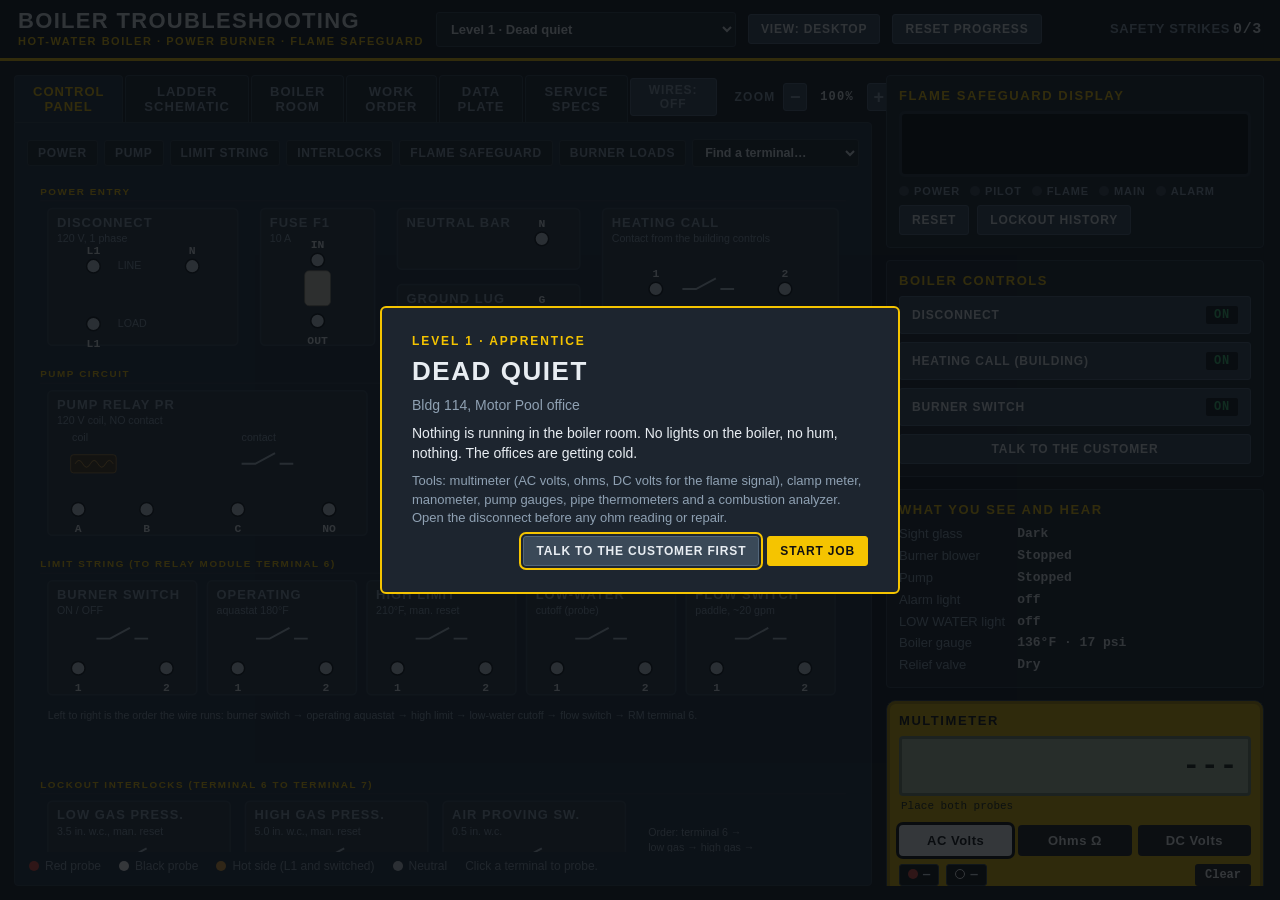
==== boiler-troubleshooting.html @ b12e19dd "Boiler Troubleshooting: first playable version Hot-water boiler with an on/off power burner and a 78" ====
<!doctype html>
<html lang="en" data-tab="Unit">
<head>
<meta charset="utf-8">
<meta name="viewport" content="width=device-width,initial-scale=1">
<title>Boiler Troubleshooting</title>
<style>
:root{
  --VH:1vh; --VW:1vw; --bz:1;
  --bg:#141a21; --panel:#1d252f; --panel2:#243040; --line:#33414f; --ink:#e8edf2; --dim:#8fa1b3;
  --yellow:#f5c400; --red:#e5483b; --green:#38c172; --blue:#4aa3df; --metal:#2c3845; --metal2:#3a4958;
  --head:"Bahnschrift","DIN Alternate","Arial Narrow","Helvetica Neue",Arial,sans-serif;
  --body:"Segoe UI","Helvetica Neue",Arial,sans-serif;
  --mono:"Consolas","SF Mono","Menlo","Courier New",monospace;
}
*{box-sizing:border-box}
html,body{height:100%;margin:0}
body{background:var(--bg);color:var(--ink);font:14px/1.45 var(--body);display:flex;flex-direction:column;min-width:1100px}
button{font:inherit;color:inherit;cursor:pointer}
button:focus-visible,select:focus-visible{outline:2px solid var(--yellow);outline-offset:2px}

header{display:flex;align-items:center;gap:20px;padding:10px 18px;background:#10151b;border-bottom:3px solid var(--yellow)}
h1{font:700 22px/1 var(--head);letter-spacing:.06em;text-transform:uppercase;margin:0;white-space:nowrap}
h1 small{display:block;font:600 11px/1.2 var(--body);letter-spacing:.14em;color:var(--yellow);margin-top:3px}
#lvlTabs{display:flex;gap:6px;flex:1}
.lvl{background:var(--panel);border:1px solid var(--line);border-radius:3px;padding:6px 12px;font:700 13px var(--head);letter-spacing:.05em;color:var(--dim)}
.lvl.on{background:var(--yellow);color:#111;border-color:var(--yellow)}
.lvl.done::after{content:" ✓";color:var(--green)}
.lvl.on.done::after{color:#0a5a2a}
.hud{display:flex;gap:18px;font:600 13px var(--head);letter-spacing:.05em;text-transform:uppercase;color:var(--dim)}
.hud b{color:var(--ink);font-family:var(--mono);font-size:15px;margin-left:4px}
#strikes b.bad{color:var(--red)}

main{flex:1;display:grid;grid-template-columns:1fr 380px;gap:14px;padding:14px;min-height:0}
.left{display:flex;flex-direction:column;min-width:0;min-height:0}
.tabs{display:flex;gap:2px}
.tab{background:var(--panel);border:1px solid var(--line);border-bottom:none;border-radius:4px 4px 0 0;padding:8px 18px;font:700 13px var(--head);letter-spacing:.08em;text-transform:uppercase;color:var(--dim)}
.tab.on{background:var(--panel2);color:var(--yellow)}
.view{flex:1;background:var(--panel2);border:1px solid var(--line);border-radius:0 4px 4px 4px;padding:10px;min-height:0;display:flex;flex-direction:column}
.view[hidden]{display:none}
.view svg{width:100%;height:auto;max-height:100%;flex:1;min-height:0}
.legend{display:flex;flex-wrap:wrap;gap:6px 18px;font-size:12px;color:var(--dim);padding:6px 4px 0}
.legend i{display:inline-block;width:10px;height:10px;border-radius:50%;margin-right:6px;vertical-align:-1px}

.term{cursor:pointer}
.term circle.hit{fill:#c9d3dd;stroke:#10151b;stroke-width:2}
.term:hover circle.hit{fill:var(--yellow)}
.term text{font:600 15px var(--mono);fill:var(--ink)}
.term circle.pad{fill:transparent}
.box{fill:var(--metal);stroke:var(--metal2);stroke-width:2}
.boxlabel{font:700 17px var(--head);letter-spacing:.08em;fill:var(--dim);text-transform:uppercase}
.sub{font:14px var(--body);fill:var(--dim)}
.ring-r{fill:none;stroke:var(--red);stroke-width:4}
.ring-b{fill:none;stroke:#ffffff;stroke-width:4;stroke-dasharray:4 3}
.sch .w{stroke:#b9c6d3;stroke-width:2;fill:none}
.sch .lv{stroke:var(--blue)}
.sch .hv{stroke:#e8a33b}
.sch text{font:600 12px var(--mono);fill:var(--ink)}
.sch .t{font:700 12px var(--head);letter-spacing:.08em;fill:var(--dim);text-transform:uppercase}
.sch .p{fill:#10151b;stroke:#b9c6d3;stroke-width:2}
.sch .n{fill:var(--yellow);font:700 11px var(--mono)}

aside{display:flex;flex-direction:column;gap:12px;min-height:0;overflow-y:auto;padding-right:2px}
.card{background:var(--panel);border:1px solid var(--line);border-radius:4px;padding:12px}
.card h2{margin:0 0 8px;font:700 13px var(--head);letter-spacing:.12em;text-transform:uppercase;color:var(--yellow)}
#ticket p{margin:0 0 6px}
#ticket .site{color:var(--dim);font-size:12px}
.status{display:grid;grid-template-columns:auto 1fr;gap:3px 12px;font-size:13px}
.status span:nth-child(odd){color:var(--dim)}
.status b{font-family:var(--mono);font-weight:600}
.ok{color:var(--green)}.warn{color:var(--yellow)}.bad{color:var(--red)}

.meter{background:#e4b800;border-radius:10px;padding:12px;color:#111;box-shadow:inset 0 0 0 3px #b99300}
.meter h2{color:#111}
#lcd{background:#b8c9a8;color:#1a2414;border-radius:4px;font:600 30px/1 var(--mono);text-align:right;padding:12px 10px;letter-spacing:.02em;min-height:56px;border:3px solid #7d8c6f}
#lcd.err{color:#8b1a10}
#lcdSub{font:11px var(--mono);color:#1a2414;margin:4px 2px 0;min-height:15px}
.modes{display:grid;grid-template-columns:repeat(3,1fr);gap:6px;margin:10px 0 8px}
.mode{text-transform:none;background:#222;color:#fff;border:none;border-radius:4px;padding:8px 4px;font:700 13px var(--head);letter-spacing:.04em}
.mode.on{background:#fff;color:#111;box-shadow:0 0 0 3px #111}
.probes{display:flex;justify-content:space-between;align-items:center;font:600 12px var(--mono)}
.pr{display:inline-block;width:10px;height:10px;border-radius:50%;margin-right:5px;vertical-align:-1px}
.pr.r{background:var(--red)}.pr.k{background:#111;border:1px solid #fff}
.sm{background:#222;color:#fff;border:none;border-radius:3px;padding:4px 10px;font-size:12px}
.row{display:flex;gap:8px;align-items:center;flex-wrap:wrap}
select{background:#10151b;color:var(--ink);border:1px solid var(--line);border-radius:3px;padding:6px;font:inherit;flex:1;min-width:0}
.btn{background:var(--metal2);border:1px solid #51657a;border-radius:3px;padding:7px 12px;font:700 12px var(--head);letter-spacing:.07em;text-transform:uppercase}
.btn:hover{background:#486076}
.btn.go{background:var(--yellow);border-color:var(--yellow);color:#111}
.btn.go:hover{background:#ffd633}
.sw{display:flex;align-items:center;justify-content:space-between;width:100%;padding:9px 12px}
.sw em{font-style:normal;font-family:var(--mono);padding:2px 8px;border-radius:2px;background:#10151b}
.sw.on em{color:var(--green)}.sw.off em{color:var(--red)}
.tools{display:grid;gap:8px}
#log{height:260px;overflow-y:auto;font-size:12.5px;display:flex;flex-direction:column;gap:5px}
#log div{padding-left:8px;border-left:3px solid var(--line)}
#log .s{border-color:var(--red);color:#ffb3ac}
#log .g{border-color:var(--green)}
#log .h{border-color:var(--blue);color:#bfe1f7}
#guide table{border-collapse:collapse;font-size:12.5px;width:100%}
#guide td{padding:2px 0;border-bottom:1px solid var(--line)}
#guide td:last-child{text-align:right;font-family:var(--mono);color:var(--yellow)}
#guide.hide{display:none}

#modal{position:fixed;top:0;right:0;bottom:0;left:0;background:rgba(8,11,15,.82);display:flex;align-items:center;justify-content:center;z-index:9}
#modal[hidden]{display:none}
.sheet{background:var(--panel);border:2px solid var(--yellow);border-radius:6px;padding:26px 30px;width:min(520px,calc(92 * var(--VW)))}
.sheet h3{margin:0 0 4px;font:700 26px var(--head);letter-spacing:.06em;text-transform:uppercase}
.sheet .kick{color:var(--yellow);font:700 12px var(--head);letter-spacing:.16em;text-transform:uppercase;margin-bottom:8px}
.sheet p{margin:8px 0}
.stars{font-size:34px;color:var(--yellow);letter-spacing:6px;margin:6px 0}
.stars span.off{color:#41505f}
.sheet table{width:100%;border-collapse:collapse;margin:10px 0 16px;font-size:13px}
.sheet td{padding:3px 0;border-bottom:1px solid var(--line)}
.sheet td:last-child{text-align:right;font-family:var(--mono)}
.sheet .row{justify-content:flex-end;margin-top:6px}

.scroll{flex:1;min-height:0;overflow:auto}
#unitSvg{display:block;flex:none;max-height:none;height:auto;min-height:0;width:100%}
.tabs{align-items:flex-end}
.zoom{margin-left:auto;display:flex;gap:8px;align-items:center;font:700 12px var(--head);letter-spacing:.1em;text-transform:uppercase;color:var(--dim);padding-bottom:6px}
.zoom[hidden]{display:none}
.zoom span{font-family:var(--mono);min-width:44px;text-align:center;color:var(--ink)}
.zb{background:var(--metal2);border:1px solid #51657a;border-radius:3px;width:30px;height:28px;font:700 18px/1 var(--head);padding:0}
.zb:hover{background:#486076}

#specBody{padding:6px 10px;max-width:880px}
#specBody h3{margin:18px 0 6px;font:700 14px var(--head);letter-spacing:.12em;text-transform:uppercase;color:var(--yellow)}
#specBody h3:first-child{margin-top:6px}
#specBody table{border-collapse:collapse;width:100%;font-size:14px}
#specBody th{font:700 12px var(--head);letter-spacing:.1em;text-transform:uppercase;color:var(--dim);text-align:right;padding:4px 10px;border-bottom:2px solid var(--line)}
#specBody th:first-child,#specBody td:first-child{text-align:left}
#specBody td{padding:6px 10px;border-bottom:1px solid var(--line);text-align:right;font-family:var(--mono)}
#specBody td:first-child{font-family:var(--body)}
#specBody p{color:var(--dim);font-size:13px;margin:6px 0 0}

#unitSvg.nowires .wr{display:none}
#wireTog{padding:4px 12px;margin-right:10px}
.lvl{white-space:nowrap;padding:6px 9px}#lvlTabs{flex-wrap:nowrap}

#setTabs{display:flex;gap:4px}.setbtn{background:var(--panel);border:1px solid var(--line);border-radius:3px;padding:6px 10px;font:700 12px var(--head);letter-spacing:.06em;text-transform:uppercase;color:var(--dim);white-space:nowrap}.setbtn.on{background:var(--blue);color:#06121c;border-color:var(--blue)}header{gap:14px}

.lvl{padding:6px 7px;font-size:12px}header{gap:12px}.hud{gap:12px}.hud b{margin-left:3px}.hud span{white-space:nowrap}
#phaseRow[hidden]{display:none}

#picSvg{display:block;width:100%;height:auto}
.pl{font:600 13px var(--body);fill:#8fa1b3}.sl{font:700 12px var(--head);letter-spacing:.06em;fill:var(--ink);paint-order:stroke;stroke:#10151b;stroke-width:3px}
.spot{cursor:pointer}.spot .pad{fill:transparent}.spot:hover circle:not(.pad):not(.ring){stroke:#fff}
#picPanel{display:grid;grid-template-columns:1.2fr 1fr 1.2fr;gap:12px;padding:12px 4px}
.pc{background:var(--panel);border:1px solid var(--line);border-radius:4px;padding:10px 12px}
.pc h3{margin:0 0 8px;font:700 13px var(--head);letter-spacing:.12em;text-transform:uppercase;color:var(--yellow)}
.pc .dim,.dim{color:var(--dim);font-size:12.5px}.pc p{margin:6px 0}
.gl{display:flex;justify-content:space-between;align-items:baseline;padding:4px 0;border-bottom:1px solid var(--line)}
.gl .big{font:700 24px var(--mono)}
.pc .status{grid-template-columns:auto 1fr}
header{flex-wrap:wrap;row-gap:6px}.hud{margin-left:auto}#lvlTabs{display:flex;gap:3px;flex-wrap:wrap}

.unitnav{display:flex;flex-wrap:wrap;gap:6px;align-items:center;padding:6px 2px 8px}
.unitnav .chip{background:var(--panel);border:1px solid var(--line);border-radius:3px;padding:5px 10px;font:700 12px var(--head);letter-spacing:.06em;text-transform:uppercase;color:var(--dim);cursor:pointer}
.unitnav .chip.on{background:var(--yellow);color:#10151b;border-color:var(--yellow)}
.unitnav select{background:var(--panel);color:var(--text,#e6edf3);border:1px solid var(--line);border-radius:3px;padding:5px 8px;font:600 12.5px var(--head);margin-left:auto;max-width:260px}
.term.flash .hit{transform-box:fill-box;transform-origin:center;animation:tflash .5s ease-in-out 4}
@keyframes tflash{50%{transform:scale(2);fill:#ffd23f}}
.plate{max-width:520px;margin:18px auto;padding:20px 24px;background:#cfd6dc;color:#1a222b;border:4px solid #7b8794;border-radius:6px;box-shadow:inset 0 0 0 2px #e9edf0}
.plate h3{margin:0 0 4px;font:800 18px var(--head);letter-spacing:.14em;text-transform:uppercase;color:#1a222b}
.plate .plm{font:600 14px var(--mono);margin-bottom:12px;color:#33414f}
.plate .plr{font:600 15px var(--mono);padding:7px 0;border-top:1px solid #9aa6b1}
.plate.sunworn{background:radial-gradient(ellipse at 70% 72%,#e6ddc8 0,#d9d4c6 28%,rgba(207,214,220,0) 62%),#cfd6dc}
.plate .plWorn{color:#5d6670}.plate .plFade{opacity:.35;filter:blur(.6px)}
.plate .plSmudge{display:inline-block;width:52px;height:15px;vertical-align:-2px;border-radius:7px;background:radial-gradient(ellipse,#b3aa96 0,#c9c2b0 55%,rgba(201,194,176,0) 100%);filter:blur(1px)}
.plate .dim{color:#46525e;font-size:12.5px;margin-top:12px}
#unitScroll::after{content:"";display:block;height:calc(50 * var(--VH));flex:none}

.pchip{background:#0f1419;color:#e6edf3;border:1px solid #3a4756;border-radius:3px;padding:3px 8px;font:600 12px var(--mono);cursor:pointer}
.pchip.sel{outline:2px solid #ffd23f}

@keyframes pcspin{to{transform:rotate(360deg)}}
@keyframes pcshake{0%{transform:translate(0,0)}25%{transform:translate(1.4px,-1px)}50%{transform:translate(-1.2px,.8px)}75%{transform:translate(1px,1.2px)}100%{transform:translate(0,0)}}
.spin.on{animation:pcspin var(--d,.4s) linear infinite}
.shake.on{animation:pcshake .16s linear infinite}.shake.on.hum{animation-duration:.07s}.shake.hum rect:first-child{stroke:#e5483b}
@media (prefers-reduced-motion:reduce){.spin.on,.shake.on{animation:none}}

.cstate{transition:opacity .6s;pointer-events:none}

/* ---- thermostat tab ---- */
.ts-wrap{display:flex;gap:28px;padding:22px;align-items:flex-start;flex-wrap:wrap}
.ts-dev{width:300px;background:linear-gradient(#eef1f4,#cfd6dd);border:2px solid #9aa6b2;border-radius:26px;padding:22px 20px 18px;box-shadow:0 8px 24px #0008, inset 0 2px 0 #fff}
.ts-screen{border-radius:14px;background:#0d1822;border:2px solid #25343f;padding:12px 16px 14px;text-align:center;color:#cfe6f5;font-family:var(--mono);transition:background .3s}
.ts-screen.cool{background:#0b3a63;box-shadow:inset 0 0 28px #3aa7ff66}
.ts-screen.idle{background:#133021}
.ts-screen.off{background:#1a1f25;color:#6c7a88}
.ts-room{font-size:13px;text-align:left}
.ts-setlbl{font-size:11px;letter-spacing:.14em;text-transform:uppercase;opacity:.7;margin-top:4px}
.ts-set{font-size:78px;line-height:1;font-weight:700}.ts-set span{font-size:24px;vertical-align:top;margin-left:2px}
.ts-state{font:700 12px var(--head);letter-spacing:.14em;margin-top:6px}
.ts-pad{display:flex;gap:14px;justify-content:center;margin:16px 0 12px}
.ts-b{background:linear-gradient(#fff,#d8dee4);border:1px solid #8793a0;border-radius:10px;color:#26323d;font:700 20px var(--head);width:72px;height:46px;box-shadow:0 2px 0 #7e8a96}
.ts-b:active{transform:translateY(2px);box-shadow:none}
.ts-b.wide{font-size:13px;letter-spacing:.08em;width:78px;height:36px}
.ts-row{display:flex;gap:8px;align-items:center;justify-content:center;color:#3c4a57;font:700 11px var(--head);letter-spacing:.1em}
.ts-side{flex:1;min-width:300px;max-width:460px;display:flex;flex-direction:column;gap:12px}
.ts-term{display:flex;gap:10px;align-items:center;padding:5px 0;border-top:1px solid var(--line)}
.ts-term span{flex:1}
.tc{font:700 13px var(--mono);font-style:normal;min-width:30px;text-align:center;border-radius:4px;padding:2px 6px;color:#111}
.tc.r{background:#e5483b;color:#fff}.tc.y{background:#f5c400}.tc.g{background:#38c172}.tc.c{background:#4aa3df}
.ts-led{width:12px;height:12px;border-radius:50%;background:#3b4652;display:inline-block}
.ts-led.on{background:#38e08a;box-shadow:0 0 8px #38e08a}

#unitSvg .wrhit{fill:none;pointer-events:stroke;cursor:pointer}
#unitSvg.nowires .wrhit{display:none}
#unitSvg.tracing .wr{opacity:0;transition:opacity .15s}
#unitSvg.tracing .wr.sel{opacity:1;stroke-width:5.5;filter:drop-shadow(0 0 4px #fff)}
#unitSvg.tracing .wrhit{pointer-events:none}
#unitSvg.tracing .wr.sel + .wrhit{pointer-events:stroke}
#picSvg.wide .sl{font-size:14px;stroke-width:3.5px}#picSvg.wide .pl{font-size:15px}
@keyframes dflow{to{stroke-dashoffset:-28}}.dflow{animation:dflow .9s linear infinite}.cdrip{animation:dflow .55s linear infinite}
.spot.hid .pad{fill:transparent;pointer-events:all}.spot.hid:hover .hv{opacity:.75}.spot.hid:focus{outline:none}.spot.hid:focus .hv{opacity:.75}

@keyframes rfc{to{stroke-dashoffset:-26.1}}@keyframes rfh{to{stroke-dashoffset:-36.2}}.rfC{animation:rfc .45s linear infinite}.rfH{animation:rfh .66s linear infinite}

/* phones and small tablets: single column, normal page scroll, bigger touch targets */
button,select,.spot,.term,.wrhit{touch-action:manipulation;-webkit-tap-highlight-color:transparent}
/* phone view: set by the View button (and automatically on narrow screens) */
html.phone body{min-width:0;height:auto;min-height:100%}
html.phone{height:auto}
html.phone header{padding:8px 10px;gap:8px;row-gap:6px}
html.phone h1{font-size:18px;white-space:normal}
html.phone #setTabs,html.phone #lvlTabs{flex-wrap:wrap;gap:4px}
html.phone .setbtn,html.phone .lvl,html.phone .btn,html.phone .mode,html.phone .pchip,html.phone .chip,html.phone .unitnav .chip,html.phone .zb,html.phone .sm{min-height:40px}
html.phone .lvl{padding:8px 11px}
html.phone .hud{margin-left:0;width:100%}
html.phone main{display:flex;flex-direction:column;gap:10px;padding:8px;min-height:0}
html.phone .left{min-height:0}
html.phone .tabs{flex-wrap:wrap;gap:3px}
html.phone .tab{padding:10px 12px;font-size:12px;border-bottom:1px solid var(--line);border-radius:4px}
html.phone .tabs .zoom{margin-left:0;width:100%}
html.phone .view{border-radius:4px;min-height:0;padding:6px}
html.phone .view .scroll{max-height:calc(72 * var(--VH));-webkit-overflow-scrolling:touch}
html.phone aside{overflow:visible;padding-right:0}
html.phone #modal{align-items:flex-start;overflow:auto;padding:10px}
html.phone .sheet{padding:18px 16px;width:100%;max-height:none;margin:auto}
html.phone .sheet h3{font-size:22px}
html.phone .ts-side{min-width:0;flex:1 1 100%;max-width:none}
html.phone select{min-height:40px}
html.phone .unitnav{flex-wrap:wrap}
html.phone .unitnav select{flex:1 1 100%}
html.phone body{max-width:480px;margin:0 auto;box-shadow:0 0 0 1px var(--line)}
html.phone .lvlsel{width:100%;min-width:0}
html.phone #lvlTabs{flex:1 1 100%}
html.phone .sheet.wide{width:100%}
html.phone header .btn{flex:1 1 auto}
#viewBtn{white-space:nowrap}

/* the repair minigames get nearly the whole window */
.sheet.wide.big{width:min(1240px,calc(97 * var(--VW)));max-height:calc(96 * var(--VH));overflow:auto;padding:14px 22px 16px}
.sheet.big h3{margin:2px 0 4px;font-size:22px}
.sheet.big svg{max-height:calc(96 * var(--VH) - 200px);margin:0 auto}
.sheet.big svg,.sheet.big canvas{box-shadow:0 0 0 1px var(--line)}
html.phone .sheet.big{width:100%;max-height:none;padding:14px 12px}
html.phone .sheet.big svg{max-height:none}

/* instructor job */
.sheet.wide{width:min(780px,calc(96 * var(--VW)));max-height:calc(92 * var(--VH));overflow:auto}
.fld{margin:10px 0}.fld>label{display:block;font:700 12px var(--head);letter-spacing:.08em;text-transform:uppercase;color:var(--yellow);margin-bottom:4px}
.fld input[type=text],.fld input[type=password],.fld input[type=email],.fld textarea{width:100%;box-sizing:border-box;background:#10151b;color:var(--ink);border:1px solid var(--line);border-radius:3px;padding:8px;font:inherit}
.fld textarea{resize:vertical;font-family:var(--mono);font-size:12.5px}
.iErr{color:var(--red);margin:6px 0;min-height:1em;font-size:13px}.ihr{border:0;border-top:1px solid var(--line);margin:14px 0}
.ifaults{display:grid;grid-template-columns:repeat(auto-fit,minmax(260px,1fr));gap:10px}
.ifaults fieldset{border:1px solid var(--line);border-radius:4px;margin:0;padding:6px 10px 8px;min-width:0}
.ifaults legend{font:700 12px var(--head);letter-spacing:.08em;text-transform:uppercase;color:var(--dim);padding:0 4px}
.chk{display:flex;gap:8px;align-items:flex-start;padding:3px 0;font-size:13px;cursor:pointer}.chk input{margin-top:3px}

#ticket{font-size:15px}
#ticket p{margin:0 0 10px}

.lvlsel{background:var(--panel);color:var(--ink);border:1px solid var(--line);border-radius:3px;padding:8px 10px;font:700 13px var(--head);min-width:260px;max-width:100%}
#lvlTabs{flex-wrap:wrap}
.lvlsel{width:300px;flex:none}#lvlTabs{flex:none}

/* show only the tools each screen needs */
html:not([data-tab="Unit"]) #cardMeter,html:not([data-tab="Unit"]) #cardClamp{display:none}
html:not([data-tab="Unit"]):not([data-tab="Pic"]):not([data-tab="Therm"]) #cardCtl,html:not([data-tab="Unit"]):not([data-tab="Pic"]):not([data-tab="Therm"]) #cardStatus{display:none}
html:not([data-tab="Unit"]):not([data-tab="Pic"]) #cardParts{display:none}
/* on the other screens the log can be shorter so the controls stay in view */
html[data-tab="Pic"] #log,html[data-tab="Therm"] #log{height:130px}
html[data-tab="Schem"] #log,html[data-tab="Order"] #log,html[data-tab="Plate"] #log,html[data-tab="Spec"] #log{height:340px}

/* no 24 V at the thermostat: the screen is dead */
.ts-screen.dead{background:#06090c;border-color:#1a232b;box-shadow:inset 0 0 40px #000;color:transparent}
.ts-screen.dead>*{visibility:hidden}
.ts-dev.dead .ts-b{opacity:.45}

.gdual{display:grid;grid-template-columns:1fr 1fr;gap:10px}
.gct{font:700 11px var(--head);letter-spacing:.1em;text-transform:uppercase;color:var(--yellow);margin-bottom:2px;min-height:1em}
html.phone .gdual{grid-template-columns:1fr}

/* smartboard view: the whole page is scaled up so it reads from across the room, with big touch targets */
html.board{--VH:calc(1vh / var(--bz));--VW:calc(1vw / var(--bz))}
html.board body{zoom:var(--bz);height:calc(100vh / var(--bz));min-width:0}
html.board .btn,html.board .tab,html.board .lvl,html.board .setbtn,html.board .mode,html.board .chip,html.board .pchip,html.board .zb,html.board select{min-height:44px}
html.board .tab{padding:12px 20px}
html.board .sheet{padding:30px 34px}
#bzBox{display:none;gap:4px;align-items:center}html.board #bzBox{display:inline-flex}

html:is([data-tab="Schem"],[data-tab="Order"],[data-tab="Plate"],[data-tab="Spec"]) #cardLog{display:none}
html[data-tab="Unit"] #cardCtl{order:1}
html[data-tab="Unit"] #cardStatus{order:2}
html[data-tab="Unit"] #cardMeter{order:3}
html[data-tab="Unit"] #cardClamp{order:4}
html[data-tab="Unit"] #cardParts{order:5}
html[data-tab="Unit"] #cardLog{order:6}
html[data-tab="Unit"] #guide{order:7}

.irow{display:grid;grid-template-columns:repeat(auto-fit,minmax(170px,1fr));gap:10px}.irow input{width:100%;box-sizing:border-box}

.ifaults{grid-template-columns:1fr}
.igrp{border:1px solid var(--line);border-radius:4px;padding:0 10px}
.igrp summary{cursor:pointer;font:700 12px var(--head);letter-spacing:.08em;text-transform:uppercase;color:var(--ink);padding:10px 0}
.igrp[open] summary{border-bottom:1px solid var(--line);margin-bottom:6px}
.igrp[open]{padding-bottom:8px}

html.phone #unitScroll::after{height:calc(8 * var(--VH))}
html.phone #unitScroll{max-height:calc(78 * var(--VH))}
html.phone .tab{padding:6px 9px;font-size:11px}
html.phone .unitnav .chip{min-height:32px;padding:5px 9px;font-size:11px}
html.phone .unitnav{gap:4px;margin-bottom:4px}
html.phone .unitnav select{flex:1 1 100%;min-height:34px}
html.phone .tabs .zoom .btn,html.phone .tabs .zoom .zb{min-height:34px}
html.phone[data-tab="Unit"] aside{display:contents}
html.phone[data-tab="Unit"] #cardMeter{order:-1}

#tabSel{display:none}
html.phone #tabSel{display:block;width:100%;font:700 14px var(--head);letter-spacing:.06em;text-transform:uppercase;min-height:44px}
html.phone .tabs .tab{display:none}

#setSel{background:var(--panel);border:1px solid var(--line);border-radius:3px;padding:6px 10px;font:700 12px var(--head);letter-spacing:.06em;text-transform:uppercase;color:var(--ink);min-width:190px}
html.phone #setSel{width:100%}
html.phone #picPanel{grid-template-columns:1fr;gap:10px;padding:10px 0}
html.phone #picPanel .pc{width:100%;box-sizing:border-box}
html.phone #picPanel .row{flex-wrap:wrap}
html.phone #viewPic .scroll{max-height:none;overflow:visible}
/* no white selection or focus outlines on clicked components */
svg *:focus,svg *:focus-visible,svg:focus,[tabindex]:focus{outline:none!important}
#picSvg .ring{display:none!important}
.spot.hid:focus .hv{opacity:0}
@media (hover:none){.spot.hid:hover .hv{opacity:0}}
*{-webkit-tap-highlight-color:transparent}

.rsWrap{overflow:auto;max-height:55vh;border:1px solid var(--line);border-radius:4px}
.rsTbl{width:100%;border-collapse:collapse;font-size:13px}
.rsTbl th{position:sticky;top:0;background:var(--panel2);text-align:left;font:700 11px var(--head);letter-spacing:.06em;text-transform:uppercase;color:var(--dim);padding:7px 8px;border-bottom:1px solid var(--line)}
.rsTbl td{padding:7px 8px;border-bottom:1px solid var(--line);vertical-align:top}
.rsRow{cursor:pointer}.rsRow:hover,.rsRow.open{background:rgba(255,255,255,.04)}
.rsList{margin:4px 0 4px 18px;padding:0;font:12px/1.5 var(--mono);color:var(--ink)}
#rsPw,#rsName,.irow input{background:#10151b;color:var(--ink);border:1px solid var(--line);border-radius:3px;padding:8px;font:inherit;box-sizing:border-box}
.rsTbl td,.rsSteps td,.rsList li{text-align:left!important}
.rsSteps td{background:rgba(0,0,0,.18)}

.ts-screen.heat{background:#5a2a0d;box-shadow:inset 0 0 28px #ff8a3a66}

.loto{margin-top:10px;border-top:1px solid var(--line);padding-top:8px}
.lotoT{font:700 11px var(--head);letter-spacing:.08em;text-transform:uppercase;color:var(--dim);margin:8px 0 4px}
.loto ol{margin:0;padding-left:20px;font-size:13px;color:var(--dim)}
.loto li{margin:3px 0}.loto li.ok{color:var(--green)}.loto li.ok::marker{content:'✓  '}
.loto li span{display:inline-block;font:700 11px var(--mono);padding:1px 4px;margin:1px 2px;border:1px solid var(--line);border-radius:3px}.loto li span.okp{color:var(--green);border-color:var(--green)}

.ctrans{max-height:42vh;overflow:auto;margin:6px 0 12px;display:flex;flex-direction:column;gap:6px}
.ctrans .cq{align-self:flex-end;max-width:80%;background:#2d6cdf;color:#fff;padding:8px 12px;border-radius:12px 12px 2px 12px;font-size:14px}
.ctrans .ca{align-self:flex-start;max-width:80%;background:var(--panel2);border:1px solid var(--line);padding:8px 12px;border-radius:12px 12px 12px 2px;font-size:14px}
.cqs{display:flex;flex-wrap:wrap;gap:6px;margin-bottom:10px}.cqs .btn{text-transform:none;letter-spacing:0;font-weight:600;text-align:left}

.svchips{display:flex;flex-wrap:wrap;gap:4px;margin-top:8px}.svchip{font:700 11px var(--mono);padding:2px 6px;border:1px solid var(--line);border-radius:3px;color:var(--dim)}.svchip.ok{color:var(--green);border-color:var(--green)}
.coBox{background:#10151b;border:1px solid var(--line);border-radius:3px;padding:8px;color:var(--dim);font-size:13px}
.coReads{max-height:210px;overflow:auto;border:1px solid var(--line);border-radius:3px;background:#10151b;padding:4px 6px}
.coRead{display:flex;gap:8px;align-items:flex-start;padding:5px 2px;border-bottom:1px solid rgba(255,255,255,.05);font:12.5px var(--mono);color:var(--ink);text-transform:none;letter-spacing:0;cursor:pointer}
.coRead input{margin-top:2px;flex:none;width:18px;height:18px}
.coAAR{margin:10px 0;border:1px solid var(--line);border-radius:3px;padding:8px 10px;background:#10151b}
.coAAR summary{cursor:pointer;font:700 12px var(--head);letter-spacing:.08em;text-transform:uppercase;color:var(--yellow)}
.coAAR ul{margin:2px 0;padding-left:20px}
.coWO{border-left:3px solid var(--yellow);padding:4px 10px;margin:6px 0;background:rgba(255,200,0,.05)}
.rcSeg .btn.on{background:var(--yellow);color:#111;border-color:var(--yellow)}
/* class controls */
#clsBar{position:fixed;left:12px;bottom:12px;z-index:8;max-width:min(560px,calc(100vw - 24px));background:#141b23;border:2px solid var(--yellow);border-radius:6px;padding:8px 10px;box-shadow:0 8px 30px rgba(0,0,0,.5)}
#clsBar[hidden],#clsMeter[hidden],#clsPause[hidden]{display:none}
.clsHead{display:flex;justify-content:space-between;align-items:center;font:700 12px var(--head);letter-spacing:.08em;text-transform:uppercase;color:var(--yellow);margin-bottom:6px}
.clsBtns{display:flex;flex-wrap:wrap;gap:6px}.clsBtns .btn{font-size:12px;padding:8px 10px}
.clsBtns .btn.on{background:var(--yellow);color:#111;border-color:var(--yellow)}
#clsMeter{position:fixed;top:140px;right:14px;cursor:move;touch-action:none;user-select:none;z-index:8;background:#c9d36a;color:#111;border:4px solid #2a2f1a;border-radius:8px;padding:10px 22px;text-align:right;font-family:var(--mono);box-shadow:0 8px 30px rgba(0,0,0,.5);min-width:260px}
.clsLcd{font-size:72px;font-weight:700;line-height:1.05}.clsSub{font-size:18px;opacity:.8}
#clsPause{position:fixed;bottom:0;left:50%;transform:translateX(-50%);z-index:8;white-space:nowrap;background:var(--red);color:#fff;font:700 18px var(--head);letter-spacing:.12em;padding:8px 26px;border-radius:6px 6px 0 0}
html.clsNoStatus #cardStatus{display:none}
html.clsNoGuide #guide{display:none}
html.phone #clsBar{left:6px;right:6px;bottom:6px;max-width:none}
html.phone .clsLcd{font-size:44px}html.phone #clsMeter{top:34px;bottom:auto;left:6px;right:6px;min-width:0;padding:6px 14px}
html.phone #clsPause{font-size:12px;padding:6px 14px;top:0;bottom:auto;border-radius:0 0 6px 6px}
/* sequence of operation */
#seqBar{position:fixed;right:12px;bottom:12px;z-index:8;width:min(440px,calc(100vw - 24px));max-height:70vh;overflow:auto;background:#141b23;border:2px solid var(--blue);border-radius:6px;padding:10px 12px;box-shadow:0 8px 30px rgba(0,0,0,.5)}
#seqBar[hidden]{display:none}
#seqBar .clsHead{color:var(--blue)}
.seqT{margin:4px 0 6px;font-size:18px}.seqTxt{margin:0 0 8px;font-size:14px;line-height:1.45;color:var(--ink)}
.seqRd{width:100%;border-collapse:collapse;margin-bottom:10px;font:13px var(--mono)}.seqRd td{padding:4px 2px;border-bottom:1px solid rgba(255,255,255,.07)}.seqRd td:last-child{text-align:right;color:var(--yellow);font-weight:700}
#unitSvg .term.seqHi circle,#unitSvg .term.seqHi rect{stroke:#4aa3df;stroke-width:4}
#unitSvg .term.seqHi{filter:drop-shadow(0 0 6px #4aa3df)}
html.phone #seqBar{left:6px;right:6px;bottom:6px;width:auto;max-height:55vh}
#schemSvg .seqBand{fill:rgba(74,163,223,.13);stroke:#4aa3df;stroke-width:3;stroke-dasharray:10 6}
/* meter school */
#msBar{position:fixed;right:12px;bottom:12px;z-index:8;width:min(440px,calc(100vw - 24px));max-height:72vh;overflow:auto;background:#141b23;border:2px solid var(--green);border-radius:6px;padding:10px 12px;box-shadow:0 8px 30px rgba(0,0,0,.5)}
#msBar[hidden]{display:none}#msBar .clsHead{color:var(--green)}
.msReq{margin:0 0 8px;padding-left:22px;font:13px var(--mono)}.msReq li{margin:3px 0;color:var(--dim)}.msReq li.ok{color:var(--green)}.msReq li.ok::marker{content:'✓  '}
.msCh{display:flex;flex-direction:column;gap:6px;margin-bottom:8px}.msCh .btn{text-align:left;text-transform:none;letter-spacing:0;font-weight:600}
.msOk{color:var(--green);font-size:14px;line-height:1.45}.msNo{color:var(--red);font-size:14px}
.msMods{display:flex;flex-direction:column;gap:8px}.msMod{display:flex;flex-direction:column;align-items:flex-start;text-align:left;gap:4px;padding:12px 14px;text-transform:none;letter-spacing:0}
.msMod b{font:700 15px var(--head);letter-spacing:.06em;text-transform:uppercase}.msMod span{font-size:13px;color:var(--dim);font-weight:400}
html.phone #msBar{left:6px;right:6px;bottom:6px;width:auto;max-height:50vh}
#msBar.min>*:not(.clsHead){display:none}#msBar.min .clsHead{margin:0}
/* refrigerant service rig */
#rigSvg{width:100%;display:block;max-height:calc(100vh - 300px);min-height:380px;border-radius:6px}
#rigInfo{margin:10px 4px}
.rigBar{display:flex;flex-wrap:wrap;gap:6px;align-items:center;margin:0 0 8px}.rigBar .btn.on{background:var(--yellow);color:#111;border-color:var(--yellow)}
.rigBarT{font:700 12px var(--head);letter-spacing:.1em;text-transform:uppercase;color:var(--yellow);margin-right:4px}
.rigTd{fill:#e8c13b;font:700 15px var(--head);letter-spacing:.06em;text-transform:uppercase}
.rigLab{fill:#c7d2dc;font:12px var(--mono)}.rigLabW{fill:#f2f4f6;font:700 13px var(--head);letter-spacing:.08em}.rigLabD{fill:#1a1a1a;font:700 12px var(--head)}
.rigDialN{fill:#111;font:700 7.5px var(--mono)}.rigDialU{fill:#222;font:700 9px var(--mono)}.rigDialR{fill:#c22;font:700 5.5px var(--head)}
.rigG{fill:#ffd84a;font:700 15px var(--mono)}.rigGs{fill:#555;font:10px var(--mono)}
.rigLcdT{fill:#111;font:700 20px var(--mono)}.rigLcdS{fill:#c9d36a;font:700 13px var(--mono)}
.rigHit{fill:transparent;cursor:pointer}
.rigPort{cursor:pointer}.rigPort.hot .rigHit{fill:rgba(74,163,223,.25);stroke:#4aa3df;stroke-width:3}
.rigEnd{cursor:pointer}.rigEnd.sel .rigHit{fill:rgba(255,255,255,.18);stroke:#fff;stroke-width:3}
.rigBtn{cursor:pointer}.rigBtn rect{fill:#26323e;stroke:#56687a;stroke-width:2}.rigBtn text{fill:#e6edf3;font:700 12px var(--head);letter-spacing:.05em;pointer-events:none}
.rigBtn.on rect{fill:#e8c13b;stroke:#b8961c}.rigBtn.on text{fill:#111}.rigBtn:hover rect{stroke:#e8c13b}
.rigBtn.sw.on rect{fill:#38c172;stroke:#1f7a45}
.rigKnob{cursor:pointer}.rigKnobT{fill:#e6edf3;font:700 11px var(--head);letter-spacing:.06em}.rigKnob.on .rigKnobT{fill:#38e08a}
.rigHint{color:#4aa3df;font-size:14px;margin-top:0}
html.phone #viewSvc .scroll{overflow-x:auto;-webkit-overflow-scrolling:touch}
html.phone #rigSvg{width:900px;max-width:none;max-height:none}
.rigTk{fill:#2c3238;font:700 14px var(--head);letter-spacing:.08em;text-transform:uppercase}.rigLk{fill:#2c3238;font:700 12px var(--mono)}
.rigBrand{fill:#fff;font:italic 800 16px Arial,sans-serif;letter-spacing:.02em}.rigModel{fill:#fff;font:700 14px Arial,sans-serif}
.rigTiny{fill:#c7d2dc;font:700 9px var(--mono)}
.rigLcdH{fill:#1d2420;font:700 10px var(--mono)}.rigLcdL{fill:#3b4640;font:700 9.5px var(--mono)}.rigLcdB{fill:#101512;font:700 19px var(--mono)}.rigLcdU{fill:#3b4640;font:9px var(--mono)}
.rigLcdM{fill:#101512;font:700 11.5px var(--mono)}.rigLcdS2{fill:#3b4640;font:9.5px var(--mono)}
.rigKey{fill:#e6edf3;font:700 9px var(--mono);pointer-events:none}
.rigAppion{fill:#e0312b;font:900 20px Arial,sans-serif;letter-spacing:.04em}.rigModelW{fill:#f2f2f2;font:italic 700 18px Arial,sans-serif}
.rigBtn.rocker rect{stroke-width:1}
.rigWarn{fill:#e6b417;font:700 5.5px Arial,sans-serif;letter-spacing:.02em}.rigWarnBig{fill:#ff3b30;font:700 12px var(--head);letter-spacing:.08em}
.rigInOut{fill:#e6b417;font:900 15px Arial,sans-serif}
.rigKpos{fill:#b89a2a;font:700 7.5px Arial,sans-serif}.rigKpos.on{fill:#fff}
.rigSuperEvac{fill:#f2f2f2;font:italic 900 15px Arial,sans-serif;letter-spacing:.02em}
.rigMgT{fill:#0b2033;font:700 13px var(--mono)}.rigMgB{fill:#111;font:italic 900 9px Arial,sans-serif}
.rigVcT{fill:#2c3238;font:700 9px var(--head);letter-spacing:.05em}
.rigVcRow{flex-wrap:wrap;justify-content:flex-start;gap:6px;margin:4px 0 8px}.rigVcRow .btn.on{background:#26323e;border-color:var(--yellow);color:var(--yellow)}

/* training record */
.recTiles{display:grid;grid-template-columns:repeat(auto-fit,minmax(110px,1fr));gap:8px;margin:8px 0 12px}
.recTiles div{background:var(--panel2);border:1px solid var(--line);border-radius:5px;padding:8px 10px}
.recTiles b{display:block;font:800 22px var(--head);color:var(--ink)}.recTiles span{font-size:12px;color:var(--dim)}
.recGrp{margin-bottom:10px}.recGh{font:700 12px var(--head);letter-spacing:.12em;text-transform:uppercase;color:var(--yellow);margin:6px 0 4px}
.recRow{display:grid;grid-template-columns:minmax(150px,1.3fr) auto minmax(120px,1fr) auto;gap:4px 10px;align-items:center;padding:6px 0;border-bottom:1px solid var(--line)}
.recN{font-size:14px}.recMeta{font:12px var(--mono);color:var(--dim)}.recSo{color:var(--green)}
.recChip{font:700 11px var(--head);letter-spacing:.06em;text-transform:uppercase;padding:3px 8px;border-radius:10px;border:1px solid var(--line);color:var(--dim);white-space:nowrap;justify-self:start}
.recChip.lv1{color:#e8a33b;border-color:#7a5a20}.recChip.lv2{color:var(--blue);border-color:#2b5f86}.recChip.lv3{color:var(--green);border-color:#1f6b40}.recChip.lv4{color:#111;background:var(--green);border-color:var(--green)}
.recSign{padding:4px 10px;font-size:11px}
.recDet{margin:6px 0 10px}.recDet summary{cursor:pointer;font:700 13px var(--head);letter-spacing:.08em;text-transform:uppercase;color:var(--yellow)}
html.phone .recRow{grid-template-columns:1fr auto}html.phone .recMeta{grid-column:1/-1}
@media print{
  body{background:#fff!important}
  body>*:not(#modal){display:none!important}
  #modal{position:static!important;background:none!important;display:block!important}
  #sheet{width:auto!important;max-height:none!important;overflow:visible!important;border:none!important;background:#fff!important;color:#000!important;padding:0!important}
  #sheet *{color:#000!important;background:transparent!important;border-color:#999!important}
  #sheet .recChip.lv4{background:#ddd!important}
  .noPrint{display:none!important}
}

/* smartboard: the hands-on jobs (filters, coil wash, drain, belt) fill the screen; the picture is as wide as the screen height allows */
html.board .sheet.wide.big{width:calc(98 * var(--VW));max-height:calc(98 * var(--VH));padding:12px 22px 14px}
html.board .sheet.big .mgFit{max-width:calc((98 * var(--VH) - 210px) * var(--ar));margin-left:auto;margin-right:auto}

.whoTools{display:grid;gap:8px;margin:4px 0 14px}
.whoTools .btn{display:flex;flex-direction:column;align-items:flex-start;text-align:left;padding:12px 14px;gap:3px}
.whoTools .btn span{font:400 12.5px var(--body,inherit);letter-spacing:0;text-transform:none;color:var(--dim)}
.whoTools .btn.go span{color:#3a3000}

.tmRow{display:grid;grid-template-columns:1fr auto auto;gap:6px 12px;align-items:center;padding:10px 0;border-bottom:1px solid var(--line)}
.tmBtns{display:flex;gap:6px;flex-wrap:wrap;justify-content:flex-end}.tmBtns .btn{padding:6px 10px;font-size:11px}
html.phone .tmRow{grid-template-columns:1fr auto}html.phone .tmBtns{grid-column:1/-1;justify-content:flex-start}

/* sign-in screen over the whole game */
#gate{position:fixed;top:0;right:0;bottom:0;left:0;z-index:30;background:var(--bg);overflow:auto}
#gate[hidden]{display:none}
.gateWrap{min-height:100%;display:flex;align-items:center;justify-content:center;padding:20px 12px;box-sizing:border-box}
#gateCard{width:min(460px,calc(94 * var(--VW)))}
#gateCard .chk{font-size:13px;margin:6px 0 4px}
.rpList{display:grid;gap:6px;margin:4px 0 12px}.rpList .btn{display:flex;flex-direction:column;align-items:flex-start;text-align:left;padding:10px 14px;gap:2px}
.rpList .btn span{font:400 12.5px inherit;letter-spacing:0;text-transform:none;color:var(--dim)}

/* field wiring diagram in the manufacturer's style: thin black lines on white, condensed capitals */
.sch .wd text{fill:#111;font-family:"Arial Narrow","Roboto Condensed","Helvetica Neue Condensed","Liberation Sans Narrow",Arial,sans-serif;text-transform:uppercase}
.sch .wdPaper{fill:#fff;stroke:#bbb;stroke-width:1.5}
.sch .wdW{fill:none;stroke:#111;stroke-width:1.25;stroke-linejoin:miter}
.sch .wdW.fld{stroke-dasharray:14 9}
.sch .wdSym{fill:none;stroke:#111;stroke-width:1.25;stroke-linejoin:round;stroke-linecap:round}
.sch .wdTc{fill:#fff;stroke:#111;stroke-width:1.25}
.sch .wdBox{fill:none;stroke:#111;stroke-width:1.25}.sch .wdBox.fld{stroke-dasharray:14 9}
.sch .wdDot{fill:#111}
.sch .wdGap{fill:#fff}
.sch .wd .wdTn{font-size:9.5px;font-weight:700}
.sch .wd .wdT{font-size:12px;font-weight:700;letter-spacing:.03em}
.sch .wd .wdS{font-size:10px;font-weight:600;letter-spacing:.02em}
.sch .wd .wdTag{font-size:9.5px;font-weight:700;letter-spacing:.03em}
.sch .wd .wdH{font-size:14px;font-weight:700;letter-spacing:.08em}
.sch .wd .wdCap{font-family:Arial,"Helvetica Neue",sans-serif;font-size:19px;font-weight:700;text-transform:none}
#schMode[hidden]{display:none!important}

/* ===== Boiler game additions on top of the shared package-unit stylesheet ===== */
#kdm{background:#0d1822;border:3px solid #25343f;border-radius:6px;padding:10px 12px;font-family:var(--mono);color:#7fd7ff;min-height:64px}
#kdm1{font:700 18px var(--mono);letter-spacing:.04em}
#kdm2{font-size:12.5px;margin-top:4px;color:#a9e4ff;min-height:16px}
#kdm.dark{background:#06090c;color:transparent}#kdm.dark *{visibility:hidden}
#kdm.lock{color:#ffb3ac}#kdm.lock #kdm2{color:#ffd0cb}
.leds{display:flex;gap:10px;flex-wrap:wrap;margin-top:8px;font:700 11px var(--head);letter-spacing:.08em;text-transform:uppercase;color:var(--dim)}
.leds u{display:inline-block;width:10px;height:10px;border-radius:50%;background:#3b4652;margin-right:5px;vertical-align:-1px}
.leds u.on{background:#38e08a;box-shadow:0 0 6px #38e08a}.leds u.r.on{background:#ff3b2e;box-shadow:0 0 6px #ff3b2e}
#unitSvg .wr{pointer-events:none}
#anaOut table{width:100%;border-collapse:collapse}#anaOut td{padding:1px 0;border-bottom:1px solid var(--line)}#anaOut td:last-child{text-align:right;color:var(--yellow)}
#picPanel{grid-template-columns:1fr}
.spot .ring{pointer-events:none}
.qa{display:grid;gap:6px;margin:10px 0}.qa .btn{text-align:left}
.ans{background:var(--panel2);border-left:3px solid var(--yellow);padding:8px 10px;margin:8px 0;min-height:1.4em}
.hist td:first-child{color:var(--dim);white-space:nowrap;padding-right:10px;font-family:var(--mono)}.hist td:last-child{text-align:left!important;font-family:var(--body)!important}
html[data-tab="Pic"] #cardClamp{display:block}
html:not([data-tab="Unit"]):not([data-tab="Pic"]) #cardKdm{order:-1}

</style>
<script>
/* plain old JavaScript on purpose: if the game script cannot run on this browser, say so on screen instead of showing a blank page */
window.onerror = function (msg, src, line) {
  try {
    var d = document.getElementById('bootErr');
    if (!d) { d = document.createElement('div'); d.id = 'bootErr'; d.style.cssText = 'position:fixed;left:0;right:0;bottom:0;z-index:99;background:#7a1d16;color:#fff;font:15px Arial,sans-serif;padding:12px 16px;line-height:1.4';
      (document.body || document.documentElement).appendChild(d); }
    d.innerHTML = '<b>The game hit an error on this browser.</b> Send this line to whoever maintains the game:<br>' + String(msg).replace(/</g, '&lt;') + ' (line ' + line + ') &middot; ' + navigator.userAgent.replace(/</g, '&lt;');
  } catch (e) {}
};
</script>
</head>
<body>
<header>
  <h1>Boiler Troubleshooting<small>Hot-water boiler · power burner · flame safeguard</small></h1>
  <div id="lvlTabs" role="tablist" aria-label="Levels"></div>
  <button class="btn" id="viewBtn" type="button" title="Switch between the desktop, phone and smartboard layouts">View: Desktop</button>
  <span id="bzBox"><button class="btn" id="bzDn" type="button" title="Make everything smaller">Size −</button><button class="btn" id="bzUp" type="button" title="Make everything bigger">Size +</button></span>
  <button class="btn" id="resetProg" type="button" title="Clear completed levels and start over at level 1">Reset progress</button>
  <div class="hud"><span id="strikes">Safety strikes<b>0/3</b></span></div>
</header>
<main>
  <section class="left">
    <div class="tabs">
      <select id="tabSel" aria-label="Choose a screen"><option value="Unit">Control panel</option><option value="Schem">Ladder schematic</option><option value="Pic">Boiler room</option><option value="Order">Work order</option><option value="Plate">Data plate</option><option value="Spec">Service specs</option></select>
      <button class="tab on" id="tabUnit" type="button">Control panel</button>
      <button class="tab" id="tabSchem" type="button">Ladder schematic</button>
      <button class="tab" id="tabPic" type="button">Boiler room</button>
      <button class="tab" id="tabOrder" type="button">Work order</button>
      <button class="tab" id="tabPlate" type="button">Data plate</button>
      <button class="tab" id="tabSpec" type="button">Service specs</button>
      <div class="zoom" id="zoomBox"><button class="btn" id="wireTog" type="button" aria-pressed="false">Wires: Off</button>Zoom <button class="zb" id="zOut" type="button" aria-label="Zoom out">−</button><span id="zLbl">100%</span><button class="zb" id="zIn" type="button" aria-label="Zoom in">+</button></div>
    </div>
    <div class="view" id="viewUnit">
      <div class="unitnav" id="unitNav"></div>
      <div class="scroll" id="unitScroll"><svg id="unitSvg" class="nowires" viewBox="0 0 1100 1660" preserveAspectRatio="xMidYMin meet" role="img" aria-label="Boiler control panel with probe points"></svg></div>
      <div class="legend"><span><i style="background:var(--red)"></i>Red probe</span><span><i style="background:#fff"></i>Black probe</span><span><i style="background:#e8a33b"></i>Hot side (L1 and switched)</span><span><i style="background:#d0d6dc"></i>Neutral</span><span>Click a terminal to probe.</span></div>
    </div>
    <div class="view" id="viewSchem" hidden>
      <div class="scroll" style="flex:1;min-height:0;overflow:auto"><svg id="schemSvg" class="sch" viewBox="0 0 900 1060" preserveAspectRatio="xMidYMin meet" role="img" aria-label="Ladder schematic of the boiler controls"></svg></div>
      <div class="legend"><span>All control circuits are 120 V. Left rail: L1 after fuse F1. Right rail: neutral. Numbers on the right are line numbers.</span></div>
    </div>
    <div class="view" id="viewPic" hidden><div class="scroll"><svg id="picSvg" viewBox="0 0 1100 760" preserveAspectRatio="xMidYMin meet" role="img" aria-label="Boiler room with burner, gas train, pump and piping"></svg>
      <div id="picPanel"><div class="pc" id="picSel"><h3>Look closely</h3><p class="dim">Click any part of the boiler room to inspect it.</p></div></div></div></div>
    <div class="view" id="viewOrder" hidden><div class="scroll"><div class="card" id="ticket" style="max-width:640px;margin:14px"></div></div></div>
    <div class="view" id="viewPlate" hidden><div class="scroll" id="plateBody"></div></div>
    <div class="view" id="viewSpec" hidden><div class="scroll" id="specBody"></div></div>
  </section>
  <aside>
    <div class="card" id="cardKdm"><h2>Flame safeguard display</h2>
      <div id="kdm"><div id="kdm1">---</div><div id="kdm2"></div></div>
      <div class="leds"><span><u id="ledPow"></u>Power</span><span><u id="ledPilot"></u>Pilot</span><span><u id="ledFlame"></u>Flame</span><span><u id="ledMain"></u>Main</span><span><u id="ledAlarm" class="r"></u>Alarm</span></div>
      <div class="row" style="margin-top:8px"><button class="btn" id="rmReset" type="button">Reset</button><button class="btn" id="rmHist" type="button">Lockout history</button></div>
    </div>
    <div class="card" id="cardCtl">
      <h2>Boiler controls</h2>
      <div class="tools">
        <button class="btn sw on" id="discBtn" type="button">Disconnect <em>ON</em></button>
        <button class="btn sw on" id="callBtn" type="button">Heating call (building) <em>ON</em></button>
        <button class="btn sw on" id="bsBtn" type="button">Burner switch <em>ON</em></button>
        <button class="btn" id="custBtn" type="button">Talk to the customer</button>
      </div>
    </div>
    <div class="card" id="cardStatus"><h2>What you see and hear</h2><div class="status" id="status"></div></div>
    <div class="card meter" id="cardMeter">
      <h2>Multimeter</h2>
      <div id="lcd">---</div>
      <div id="lcdSub">Place both probes</div>
      <div class="modes">
        <button class="mode on" id="mV" type="button">AC Volts</button>
        <button class="mode" id="mR" type="button">Ohms Ω</button>
        <button class="mode" id="mD" type="button">DC Volts</button>
      </div>
      <div class="probes"><span><button class="pchip" id="chipR" type="button" title="Pick up the red lead, or choose it for the next terminal"><i class="pr r"></i><span id="pRed">—</span></button> <button class="pchip" id="chipK" type="button" title="Pick up the black lead, or choose it for the next terminal"><i class="pr k"></i><span id="pBlk">—</span></button></span><button class="sm" id="clearP" type="button">Clear</button></div>
      <div class="dim" style="font-size:12px;margin-top:4px;color:#3a3000">Leads stay on until you click the terminal again. Click the red or black lead above to choose which one the next terminal gets.</div>
    </div>
    <div class="card" id="cardClamp">
      <h2>Clamp meter &amp; gauges</h2>
      <div class="row" style="margin-bottom:6px"><select id="clampSel" aria-label="Clamp location"><option value="pump">Pump motor lead</option><option value="blower">Blower motor lead</option><option value="ign">Ignition transformer lead</option><option value="line">Main line (L1)</option></select><button class="btn" id="clampBtn" type="button">Clamp</button></div>
      <div class="row" style="margin-bottom:10px;font-family:var(--mono)">Amps: <b id="clampOut">---</b></div>
      <div class="row" style="margin-bottom:6px"><select id="manoSel" aria-label="Manometer port"><option value="inlet">Manometer: gas inlet port</option><option value="manifold">Manometer: manifold port (after V2)</option><option value="pilot">Manometer: pilot test port</option><option value="air">Manometer: blower static (air switch port)</option></select><button class="btn" id="manoBtn" type="button">Read</button></div>
      <div class="row" style="margin-bottom:10px;font-family:var(--mono)">Pressure: <b id="manoOut">---</b></div>
      <div class="row" style="margin-bottom:6px"><select id="pgSel" aria-label="Pump gauge"><option value="dp">Pump suction and discharge gauges</option><option value="ret">Pipe thermometer: return water</option><option value="sup">Pipe thermometer: supply water</option></select><button class="btn" id="pgBtn" type="button">Read</button></div>
      <div class="row" style="margin-bottom:10px;font-family:var(--mono)"><b id="pgOut">---</b></div>
      <div class="row"><button class="btn" id="anaBtn" type="button">Combustion analyzer in the stack</button></div>
      <div id="anaOut" style="font-family:var(--mono);font-size:12.5px;margin-top:6px">---</div>
    </div>
    <div class="card" id="cardParts">
      <h2>Parts and repairs</h2>
      <div class="row"><select id="partSel" aria-label="Part"></select><button class="btn go" id="installBtn" type="button">Do it</button></div>
      <div style="color:var(--dim);font-size:12px;margin-top:6px">Open the disconnect before replacing or cleaning anything. Valves, resets and the fill can be done live.</div>
    </div>
    <div class="card" id="cardLog"><h2>Job log</h2><div id="log" aria-live="polite"></div>
      <div class="row" style="margin-top:8px"><button class="btn" id="hintBtn" type="button">Hint</button><button class="btn" id="restartBtn" type="button">Restart level</button></div></div>
    <div class="card" id="guide"></div>
  </aside>
</main>
<div id="modal" hidden><div class="sheet" id="sheet" role="dialog" aria-modal="true"></div></div>
<script>
/* ---- engine.js ---- */
/* ===== Hot-water boiler simulation: 120 V control circuit, 7800-series flame safeguard (on/off burner),
   water side (pump, flow, pressure, expansion tank, relief valve) and combustion (gas pressures, air, flue gas).
   Written in plain ES2017 on purpose: the classroom smartboard browser is old. ===== */

const SPEED = 2;            /* flame safeguard timers run at twice real time so a full start takes about 40 s, not 80 s */
const FLAME_MIN = 1.25;     /* flame signal (V dc at the test jacks) needed to prove flame */
const OC_SET = 180, OC_DIFF = 15, HL_SET = 210;   /* operating aquastat opens at 180 and closes at 165; manual reset high limit 210 */

/* every probe point on the panel, in the words a tech would use */
const NODES = {
  LN_L1: 'Disconnect, line side L1 (always live)', LN_N: 'Disconnect, line side neutral',
  DS_L1: 'Disconnect, load side L1', F1_IN: 'Control fuse F1, in', F1_OUT: 'Control fuse F1, out (L1 bus)',
  NB: 'Neutral bar', GND: 'Ground lug (bare metal)',
  EN_1: 'Heating call contact (building controls), in', EN_2: 'Heating call contact (building controls), out',
  PR_A: 'Pump relay PR coil, terminal A', PR_B: 'Pump relay PR coil, terminal B (neutral)',
  PR_C: 'Pump relay PR contact, common (L1 bus)', PR_NO: 'Pump relay PR contact, normally open (to pump)',
  PM_1: 'Pump motor lead 1 (from PR)', PM_2: 'Pump motor lead 2 (neutral)',
  BS_1: 'Burner switch, in', BS_2: 'Burner switch, out',
  OC_1: 'Operating aquastat, in', OC_2: 'Operating aquastat, out',
  HL_1: 'High limit (manual reset), in', HL_2: 'High limit (manual reset), out',
  LW_1: 'Low-water cutoff, in', LW_2: 'Low-water cutoff, out',
  FS_1: 'Flow switch, in', FS_2: 'Flow switch, out (to RM terminal 6)',
  LG_1: 'Low gas pressure switch, in', LG_2: 'Low gas pressure switch, out',
  HG_1: 'High gas pressure switch, in', HG_2: 'High gas pressure switch, out',
  AP_1: 'Air proving switch, common', AP_2: 'Air proving switch, normally open (to RM terminal 7)',
  RM_L1: 'Relay module L1 (power in)', RM_L2: 'Relay module L2 (neutral)',
  RM_3: 'Relay module 3 (blower motor out)', RM_4: 'Relay module 4 (alarm out)',
  RM_6: 'Relay module 6 (limits and operating control in)', RM_7: 'Relay module 7 (lockout interlock in)',
  RM_8: 'Relay module 8 (pilot valve out)', RM_9: 'Relay module 9 (main valves out)', RM_10: 'Relay module 10 (ignition out)',
  FT_P: 'Flame signal test jack + (V dc)', FT_N: 'Flame signal test jack − (common)',
  BM_1: 'Blower motor lead 1 (from RM 3)', BM_2: 'Blower motor lead 2 (neutral)',
  AL_1: 'Alarm light, from RM 4', AL_2: 'Alarm light, neutral',
  PV_1: 'Pilot valve coil, from RM 8', PV_2: 'Pilot valve coil, neutral',
  V1_1: 'Main valve V1 coil, from RM 9', V1_2: 'Main valve V1 coil, neutral',
  V2_1: 'Main valve V2 coil, from RM 9', V2_2: 'Main valve V2 coil, neutral',
  IG_1: 'Ignition transformer primary, from RM 10', IG_2: 'Ignition transformer primary, neutral'
};

/* points joined by wire (one list per wire run) */
const NETS = [
  ['LN_L1'], ['DS_L1', 'F1_IN'], ['F1_OUT', 'EN_1', 'PR_C', 'RM_L1'], ['EN_2', 'PR_A', 'BS_1'], ['PR_NO', 'PM_1'],
  ['BS_2', 'OC_1'], ['OC_2', 'HL_1'], ['HL_2', 'LW_1'], ['LW_2', 'FS_1'], ['FS_2', 'RM_6', 'LG_1'], ['LG_2', 'HG_1'], ['HG_2', 'AP_1'], ['AP_2', 'RM_7'],
  ['RM_3', 'BM_1'], ['RM_4', 'AL_1'], ['RM_8', 'PV_1'], ['RM_9', 'V1_1', 'V2_1'], ['RM_10', 'IG_1'],
  ['LN_N', 'NB', 'GND', 'PR_B', 'PM_2', 'RM_L2', 'BM_2', 'AL_2', 'PV_2', 'V1_2', 'V2_2', 'IG_2'],
  ['FT_P'], ['FT_N']
];
const NET_OF = {};
NETS.forEach((n, i) => n.forEach(x => { NET_OF[x] = i; }));

/* ---------- a small resistor-network solver: voltages with the power on, ohms with it off ---------- */
function netGroups(els) {
  const par = NETS.map((n, i) => i);
  const find = x => { while (par[x] !== x) { par[x] = par[par[x]]; x = par[x]; } return x; };
  els.forEach(e => { if (e[2] === 0) { const a = find(NET_OF[e[0]]), b = find(NET_OF[e[1]]); if (a !== b) par[a] = b; } });
  const g = NETS.map((n, i) => find(i));
  const res = els.filter(e => e[2] > 0 && e[2] < Infinity).map(e => [g[NET_OF[e[0]]], g[NET_OF[e[1]]], e[2]]).filter(e => e[0] !== e[1]);
  return { g, res };
}
function gauss(A, b) {
  const n = b.length;
  for (let c = 0; c < n; c++) {
    let p = c; for (let r = c + 1; r < n; r++) if (Math.abs(A[r][c]) > Math.abs(A[p][c])) p = r;
    const t = A[c]; A[c] = A[p]; A[p] = t; const tb = b[c]; b[c] = b[p]; b[p] = tb;
    if (Math.abs(A[c][c]) < 1e-15) continue;
    for (let r = 0; r < n; r++) { if (r === c) continue; const f = A[r][c] / A[c][c]; if (!f) continue; for (let k = c; k < n; k++) A[r][k] -= f * A[c][k]; b[r] -= f * b[c]; }
  }
  return b.map((v, i) => Math.abs(A[i][i]) < 1e-15 ? 0 : v / A[i][i]);
}
function component(start, res) {
  const seen = new Set([start]), q = [start];
  while (q.length) { const x = q.pop(); res.forEach(e => { const o = e[0] === x ? e[1] : e[1] === x ? e[0] : null; if (o !== null && !seen.has(o)) { seen.add(o); q.push(o); } }); }
  return seen;
}
/* potentials (V) of every wire run; fixed = {groupNode: volts}; anything not tied to a source floats (null) */
function solveVolts(els, fixed) {
  const G = netGroups(els), V = {}, fixedG = {};
  Object.keys(fixed).forEach(id => { fixedG[G.g[NET_OF[id]]] = fixed[id]; });
  const reach = new Set();
  Object.keys(fixedG).forEach(k => component(+k, G.res).forEach(x => reach.add(x)));
  const unk = [...reach].filter(x => fixedG[x] === undefined), idx = {};
  unk.forEach((x, i) => { idx[x] = i; });
  const A = unk.map(() => unk.map(() => 0)), b = unk.map(() => 0);
  G.res.forEach(e => {
    const c = 1 / e[2];
    [[e[0], e[1]], [e[1], e[0]]].forEach(p => {
      const i = idx[p[0]]; if (i === undefined) return;
      A[i][i] += c;
      if (idx[p[1]] !== undefined) A[i][idx[p[1]]] -= c; else if (fixedG[p[1]] !== undefined) b[i] += c * fixedG[p[1]];
    });
  });
  const sol = unk.length ? gauss(A, b) : [];
  NETS.forEach((n, i) => { const g = G.g[i]; V[i] = fixedG[g] !== undefined ? fixedG[g] : idx[g] !== undefined ? sol[idx[g]] : null; });
  return V;
}
function solveOhms(els, a, b) {
  const G = netGroups(els), ga = G.g[NET_OF[a]], gb = G.g[NET_OF[b]];
  if (ga === gb) return 0.05;
  const comp = component(ga, G.res); if (!comp.has(gb)) return Infinity;
  const unk = [...comp].filter(x => x !== gb), idx = {}; unk.forEach((x, i) => { idx[x] = i; });
  const A = unk.map(() => unk.map(() => 0)), bb = unk.map(() => 0);
  G.res.forEach(e => {
    const c = 1 / e[2];
    [[e[0], e[1]], [e[1], e[0]]].forEach(p => { const i = idx[p[0]]; if (i === undefined) return; A[i][i] += c; if (idx[p[1]] !== undefined) A[i][idx[p[1]]] -= c; });
  });
  bb[idx[ga]] = 1;
  return gauss(A, bb)[idx[ga]];
}

/* ---------- the boiler ---------- */
const RM_TEXT = { OFF: 'NO POWER', INIT: 'INITIATE', STANDBY: 'STANDBY', PURGE: 'PREPURGE', PFEP: 'PILOT IGN (PFEP)', MFEP: 'MAIN IGN (MFEP)', RUN: 'RUN', POST: 'POSTPURGE', LOCKOUT: 'LOCKOUT', HOLD: 'STANDBY HOLD' };
const RM_OUT = { 3: ['PURGE', 'PFEP', 'MFEP', 'RUN', 'POST'], 8: ['PFEP', 'MFEP'], 10: ['PFEP'], 9: ['MFEP', 'RUN'], 4: ['LOCKOUT'] };

const Boiler = {
  faults: new Set(), disc: true, call: true, burnerSw: true,
  rm: null, Tb: 140, ocOpen: false, hlTrip: false, lgTrip: false, hgTrip: false, lockedOnce: false,
  pilot: false, main: false, spark: false, sig: 0, air: 0, flow: 0, dp: 0, pin: 7.2, man: 0, pilotP: 0,
  pumpRun: false, blowerRun: false, P: 18, relief: 'dry', time: 0, seed: 1, quiet: false, V: {}, en: {}, onLog: null, resetsSinceFix: 0,

  has(f) { return this.faults.has(f); },
  reset(faults, seed, opt) {
    opt = opt || {};
    this.faults = new Set(faults); this.seed = seed || 1;
    this.disc = true; this.call = true; this.burnerSw = true;
    this.rm = { st: 'OFF', t: 0, el: 0, ilk: false, hold: 0, hist: [], lock: '', runT: 0, lowSig: 0 };
    this.Tb = opt.Tb != null ? opt.Tb : 138 + (seed % 5) * 2; this.ocOpen = false; this.hlTrip = false; this.lgTrip = false; this.hgTrip = false;
    this.pilot = false; this.main = false; this.spark = false; this.sig = 0; this.air = 0; this.flow = 0; this.dp = 0;
    this.pumpRun = false; this.blowerRun = false; this.time = 0; this.resetsSinceFix = 0; this.en = {};
    this.line = 119 + (seed % 4) * 0.8;
    /* the boiler ran (or tried to) before the tech got there: play that out so the job is found as the customer left it */
    this.quiet = true;
    const pre = opt.pre != null ? opt.pre : 260;
    for (let i = 0; i < pre * 2; i++) this.tick(0.5);
    if (opt.resets) for (let r = 0; r < opt.resets; r++) { if (this.rm.st === 'LOCKOUT') this.rmReset(true); for (let i = 0; i < 120; i++) this.tick(0.5); }
    this.quiet = false; this.resetsSinceFix = 0;
  },

  /* ----- switch positions decided by the physical state ----- */
  ocClosed() { if (this.has('oc_bad')) return false; if (this.has('oc_stuck')) return true; return !this.ocOpen; },
  hlClosed() { return !this.has('hl_bad') && !this.hlTrip; },
  lowWater() { return this.has('low_water'); },
  lwClosed() { if (this.has('jmp_lwco')) return true; return !this.has('lwco_dirty') && !this.lowWater(); },
  fsClosed() { return !this.has('fs_bad') && this.flow >= 20; },
  apClosed() { if (this.has('aps_weld')) return true; return !this.has('aps_bad') && !this.has('aps_tube') && this.air >= 0.5; },
  rmPowered() { return this.rmOK() && this.vAt('RM_L1') > 90; },
  rmOK() { return !this.has('rm_bad'); },
  out(n) { const r = this.rm; return !!(r && this.rmOK() && this.lastPow && RM_OUT[n].indexOf(r.st) >= 0); },

  elements() {
    const f = this.faults, O = Infinity, sw = on => on ? 0 : O;
    return [
      ['LN_L1', 'DS_L1', sw(this.disc)], ['F1_IN', 'F1_OUT', f.has('fuse_open') ? O : 0],
      ['EN_1', 'EN_2', sw(this.call)], ['PR_A', 'PR_B', f.has('pr_coil') ? O : 380], ['PR_C', 'PR_NO', sw(this.en.pr)],
      ['PM_1', 'PM_2', f.has('pm_open') ? O : 1.3],
      ['BS_1', 'BS_2', sw(this.burnerSw)], ['OC_1', 'OC_2', sw(this.ocClosed())], ['HL_1', 'HL_2', sw(this.hlClosed())],
      ['LW_1', 'LW_2', sw(this.lwClosed())], ['FS_1', 'FS_2', sw(this.fsClosed())],
      ['LG_1', 'LG_2', sw(!this.lgTrip)], ['HG_1', 'HG_2', sw(!this.hgTrip)], ['AP_1', 'AP_2', sw(this.apClosed())],
      ['RM_L1', 'RM_L2', 3300], ['RM_6', 'RM_L2', 22000], ['RM_7', 'RM_L2', 22000],
      ['RM_L1', 'RM_3', sw(this.out(3))], ['RM_L1', 'RM_4', sw(this.out(4))], ['RM_L1', 'RM_8', sw(this.out(8))], ['RM_L1', 'RM_9', sw(this.out(9))], ['RM_L1', 'RM_10', sw(this.out(10))],
      ['BM_1', 'BM_2', f.has('blower_open') ? O : 1.9], ['AL_1', 'AL_2', 150], ['PV_1', 'PV_2', f.has('pv_open') ? O : 640],
      ['V1_1', 'V1_2', f.has('v1_open') ? O : 1150], ['V2_1', 'V2_2', f.has('v2_open') ? O : 1150], ['IG_1', 'IG_2', f.has('ig_open') ? O : 2.2]
    ];
  },
  solve() { this.V = solveVolts(this.elements(), { LN_L1: this.line, LN_N: 0 }); },
  vAt(id) { const v = this.V[NET_OF[id]]; return v == null ? null : v; },
  across(a, b) { const x = this.vAt(a), y = this.vAt(b); if (x == null || y == null) return 0; return Math.abs(x - y); },
  volts(a, b) {
    if (a === 'FT_P' || a === 'FT_N' || b === 'FT_P' || b === 'FT_N') return 0;
    return this.across(a, b);
  },
  dcVolts(a, b) {
    const pair = [a, b].sort().join();
    if (pair === 'FT_N,FT_P') { const s = this.rmPowered() ? this.sig : 0; return a === 'FT_P' ? s : -s; }
    return 0;
  },
  ohms(a, b) {
    if (a === 'FT_P' || a === 'FT_N' || b === 'FT_P' || b === 'FT_N') return [a, b].sort().join() === 'FT_N,FT_P' ? 1e6 : Infinity;
    return solveOhms(this.elements(), a, b);
  },

  /* ----- one step of time (seconds) ----- */
  tick(dt) {
    this.time += dt;
    const f = this.faults;
    for (let k = 0; k < 2; k++) {        /* settle: relay coils pull in, then their contacts change the circuit */
      this.solve();
      this.lastPow = this.rmOK() && (this.vAt('RM_L1') || 0) > 90;
      this.en.pr = this.across('PR_A', 'PR_B') > 85 && !f.has('pr_coil');
    }
    const on = (a, b) => this.across(a, b) > 90;
    const pumpV = on('PM_1', 'PM_2'), blowV = on('BM_1', 'BM_2');
    this.en.pumpV = pumpV; this.en.blowV = blowV;
    this.en.pv = on('PV_1', 'PV_2') && !f.has('pv_open');
    this.en.v1 = on('V1_1', 'V1_2') && !f.has('v1_open');
    this.en.v2 = on('V2_1', 'V2_2') && !f.has('v2_open');
    this.en.ig = on('IG_1', 'IG_2') && !f.has('ig_open');
    this.en.alarm = on('AL_1', 'AL_2');

    /* water side */
    this.pumpRun = pumpV && !f.has('pm_open');
    let flow = 0, dp = 0;
    if (this.pumpRun) {
      if (f.has('coupler')) { flow = 0; dp = 0; }
      else if (f.has('iso_closed')) { flow = 0; dp = 13.8; }
      else if (f.has('air_bound')) { const w = Math.sin(this.time * 0.9) * 0.5 + Math.sin(this.time * 2.3) * 0.5; flow = 13 + 10 * w; dp = 2.2 + 1.4 * w; }
      else if (f.has('strainer')) { flow = 38; dp = 12.6; }
      else { flow = 80; dp = 9.4; }
    }
    this.flow = flow; this.dp = dp;

    /* air: blower static pressure at the air switch port, in. w.c. */
    this.blowerRun = blowV && !f.has('blower_open');
    this.air = this.blowerRun ? (f.has('blower_dirty') ? 0.62 : 1.40) : 0;

    /* gas pressures, in. w.c. */
    const firing = this.main;
    this.pin = f.has('gas_closed') ? 0 : f.has('gas_low') ? (firing ? 2.4 : 3.0) : (firing ? 6.6 : 7.2);
    if (this.pin < 3.5) this.lgTrip = true;
    const mainOpen = this.en.v1 && this.en.v2;
    this.man = mainOpen && this.pin > 0.3 ? Math.min(this.pin - 0.2, f.has('reg_high') ? 6.2 : f.has('reg_low') ? 1.6 : 3.5) : 0;
    if (this.man > 5.0) this.hgTrip = true;
    this.pilotP = this.en.pv && this.pin > 0.3 && !f.has('pilot_cock') ? 3.0 : 0;

    /* flame */
    this.spark = this.en.ig && !f.has('electrode');
    const pilotGas = this.pilotP > 1;
    this.pilot = pilotGas && (this.spark || this.pilot);
    this.main = mainOpen && this.man > 0.8 && (this.pilot || this.main) && this.blowerRun;
    let s = 0;
    if (this.main) s = f.has('linkage') ? 2.1 : f.has('reg_low') ? 2.4 : 3.9;
    if (this.pilot) s = this.main ? s + 0.3 : 2.6;
    if (f.has('lens_dirty')) s *= 0.35;
    if (f.has('scanner_bad') || f.has('amp_bad')) s = 0;
    s = s ? Math.min(5, s * (1 + Math.sin(this.time * 1.7) * 0.03)) : 0;
    this.sig = s;

    this.rmStep(dt * SPEED);

    /* boiler water temperature: burner heat in, building load out */
    const qIn = this.main ? (f.has('reg_low') ? 680 : 1000) * this.eff() / 100 : 0;
    const qLoad = (this.flow > 5 ? 450 * Math.min(1, this.flow / 60) : 25) * Math.max(0, this.Tb - 70) / 110;
    this.qLoad = qLoad;
    this.Tb += (qIn - qLoad) / 509 * dt;
    if (this.Tb >= OC_SET) this.ocOpen = true; else if (this.Tb <= OC_SET - OC_DIFF) this.ocOpen = false;
    if (this.Tb >= HL_SET && !f.has('hl_bad')) { if (!this.hlTrip) this.note('High limit tripped at ' + Math.round(this.Tb) + '°F.'); this.hlTrip = true; }

    /* system pressure: cold fill plus expansion; a waterlogged tank lets it climb to the relief valve */
    const base = this.lowWater() ? 3.2 : 12;
    let P = base + (this.Tb - 70) * (f.has('tank_logged') ? 0.32 : 0.075);
    this.relief = 'dry';
    if (P >= 30) { P = 30 + (P - 30) * 0.05; this.relief = 'discharging'; }
    else if (f.has('relief_bad') && P > 19) this.relief = 'dripping';
    this.P = P;
  },
  eff() { const f = this.faults; return f.has('tubes_soot') ? 76.8 : f.has('linkage') ? 77.5 : f.has('blower_dirty') ? 80.6 : f.has('reg_low') ? 80.2 : 82.1; },
  note(m) { if (!this.quiet && this.onLog) this.onLog(m); },

  /* ----- the flame safeguard ----- */
  rmStep(d) {
    const r = this.rm, pow = this.rmOK() && (this.vAt('RM_L1') || 0) > 90;
    const t6 = (this.vAt('RM_6') || 0) > 90, t7 = (this.vAt('RM_7') || 0) > 90, flame = this.sig >= FLAME_MIN;
    const go = (st, t) => { r.st = st; r.t = t || 0; r.el = 0; r.ilk = false; r.hold = 0; };
    const lock = msg => { r.hist.unshift({ msg, at: RM_TEXT[r.st] }); r.hist = r.hist.slice(0, 6); r.lock = msg; go('LOCKOUT'); this.note('Flame safeguard LOCKOUT: ' + msg); };
    if (!pow) { if (r.st !== 'LOCKOUT') go('OFF'); return; }
    r.t -= d; r.el += d;
    switch (r.st) {
      case 'OFF': go('INIT', 10); break;
      case 'INIT': if (r.t <= 0) go('STANDBY'); break;
      case 'STANDBY': case 'HOLD':
        if (flame) { r.st = 'HOLD'; r.hold += d; if (r.hold > 30) lock('Flame signal with no call for burner (flame detected out of sequence)'); break; }
        if (t6 && t7) { r.st = 'HOLD'; r.hold += d; if (r.hold > 30) lock('Lockout interlock closed before the blower started (airflow switch made in standby)'); break; }
        if (r.st === 'HOLD') { r.st = 'STANDBY'; r.hold = 0; }
        if (t6) go('PURGE', 30);
        break;
      case 'PURGE':
        if (!t6) { go('STANDBY'); break; }
        if (t7) r.ilk = true;
        else if (r.ilk) { lock('Lockout interlock opened during prepurge'); break; }
        else if (r.el > 10) { lock('Lockout interlock did not prove in prepurge (airflow / gas pressure switches)'); break; }
        if (flame) { lock('Flame signal during prepurge'); break; }
        if (r.t <= 0 && r.ilk) go('PFEP', 10);
        break;
      case 'PFEP':
        if (!t6) { go('POST', 15); break; }
        if (!t7) { lock('Lockout interlock opened during pilot ignition'); break; }
        if (r.t <= 0) { if (flame) go('MFEP', 10); else lock('Pilot flame fail (PFEP): no flame proven at end of pilot trial'); }
        break;
      case 'MFEP':
        if (!t6) { go('POST', 15); break; }
        if (!t7) { lock('Lockout interlock opened during main ignition'); break; }
        if (!flame) { lock('Flame fail during main flame establishing period (MFEP)'); break; }
        if (r.t <= 0) { go('RUN'); r.runT = 0; r.lowSig = 0; }
        break;
      case 'RUN':
        r.runT += d;
        if (!t6) { go('POST', 15); break; }
        if (!t7) { lock('Lockout interlock opened while running (airflow / gas pressure)'); break; }
        if (!flame) { r.lowSig += d; if (r.lowSig >= 1.5) { lock(r.runT < 6 ? 'Main flame did not prove at end of MFEP (main flame ignition)' : 'Main flame fail (RUN)'); break; } } else r.lowSig = 0;
        break;
      case 'POST': if (r.t <= 0) go('STANDBY'); break;
      case 'LOCKOUT': break;
    }
  },
  rmReset(silent) {
    const r = this.rm;
    if (r.st !== 'LOCKOUT') return false;
    if (!this.rmOK() || (this.vAt('RM_L1') || 0) < 90) return false;
    r.st = 'INIT'; r.t = 10; r.el = 0; r.lock = '';
    if (!silent) this.resetsSinceFix++;
    return true;
  },

  /* ----- readings for the tools ----- */
  amps(where) {
    const j = v => v * (1 + Math.sin(this.time * 3.1) * 0.01), f = this.faults;
    const pump = !this.pumpRun ? 0 : f.has('coupler') ? 3.6 : f.has('iso_closed') ? 6.9 : f.has('air_bound') ? 6.0 + Math.sin(this.time * 0.9) * 0.8 : f.has('strainer') ? 8.3 : 10.2;
    const blow = this.blowerRun ? (f.has('blower_dirty') ? 4.5 : 5.8) : 0;
    const ign = this.en.ig ? 1.3 : 0, pv = this.en.pv ? 0.19 : 0, mv = (this.en.v1 ? 0.1 : 0) + (this.en.v2 ? 0.1 : 0), al = this.en.alarm ? 0.35 : 0;
    const prc = this.en.pr ? 0.06 : 0, rmc = this.lastPow ? 0.04 : 0;
    const m = { pump, blower: blow, ign, line: pump + blow + ign + pv + mv + al + prc + rmc };
    return j(m[where] || 0);
  },
  analyzer() {
    if (!this.main) return null;
    const f = this.faults;
    let o2 = 4.5, co = 35, st = 405;
    if (f.has('blower_dirty')) { o2 = 1.2; co = 780; st = 430; }
    if (f.has('linkage')) { o2 = 9.4; co = 18; st = 440; }
    if (f.has('tubes_soot')) { o2 = Math.min(o2, 4.3); co = Math.max(co, 62); st = 575; }
    if (f.has('reg_low')) { o2 = 8.1; co = 25; st = 330; }
    const co2 = (20.9 - o2) / 20.9 * 11.7;
    const coAF = co * 20.9 / (20.9 - o2);
    const w = 1 + Math.sin(this.time * 1.3) * 0.02;
    return { o2: o2 * w, co: Math.round(co * w), co2, coAF: Math.round(coAF * w), stack: Math.round(st * (1 + Math.sin(this.time) * 0.004)), eff: this.eff(), draft: -0.02 };
  },
  returnT() { if (this.flow < 5) return this.Tb - 25; return this.Tb - Math.min(60, (this.qLoad || 0) * 1000 / (500 * this.flow)); },
  status() {
    const f = this.faults;
    return {
      rm: this.rm.st, flame: this.main ? 'main' : this.pilot ? 'pilot' : this.spark ? 'spark' : 'none',
      blower: this.blowerRun ? 'run' : this.en.blowV ? 'hum' : 'off',
      pump: this.pumpRun ? 'run' : this.en.pumpV ? 'hum' : 'off',
      alarm: this.en.alarm, Tb: this.Tb, P: this.P, Tr: this.returnT(), relief: this.relief,
      lwLamp: this.lastPow !== undefined && (this.vAt('F1_OUT') || 0) > 90 && (f.has('lwco_dirty') || this.lowWater()),
      hlTrip: this.hlTrip, lgTrip: this.lgTrip, hgTrip: this.hgTrip
    };
  },
  healthy() {
    return this.faults.size === 0 && !this.hlTrip && !this.lgTrip && !this.hgTrip && this.rm.st === 'RUN' && this.rm.runT > 4;
  }
};

/* ---- parts.js ---- */
/* ===== Parts counter: every part or action a trainee can pick, and which fault each one cures ===== */
const PARTS = {
  fuse:      { name: 'Control fuse F1 (10 A)', g: 'Power and controls' },
  prelay:    { name: 'Pump relay PR (120 V coil)', g: 'Power and controls' },
  oc:        { name: 'Operating aquastat', g: 'Power and controls' },
  hl:        { name: 'High limit aquastat (manual reset)', g: 'Power and controls' },
  hlreset:   { name: 'Press the reset button on the high limit', g: 'Power and controls', live: true, reset: 'hl' },
  rm:        { name: 'Flame safeguard relay module', g: 'Flame safeguard' },
  amp:       { name: 'Flame amplifier (plug-in card)', g: 'Flame safeguard' },
  scanner:   { name: 'UV flame scanner', g: 'Flame safeguard' },
  scanclean: { name: 'Clean the flame scanner lens and sight tube', g: 'Flame safeguard' },
  ignx:      { name: 'Ignition transformer', g: 'Burner' },
  electrode: { name: 'Ignition electrode (set the gap)', g: 'Burner' },
  pilotv:    { name: 'Pilot gas valve', g: 'Burner' },
  pilotcock: { name: 'Open the pilot gas cock', g: 'Burner', live: true },
  blower:    { name: 'Burner blower motor', g: 'Burner' },
  blowclean: { name: 'Clean the blower wheel and air inlet', g: 'Burner' },
  aps:       { name: 'Air proving switch', g: 'Burner' },
  apstube:   { name: 'Air proving switch sensing tube', g: 'Burner' },
  linkage:   { name: 'Reset the air damper linkage (combustion setup)', g: 'Burner', live: true },
  tubes:     { name: 'Brush the fire tubes and clean the flue passages', g: 'Burner' },
  gascock:   { name: 'Open the main manual gas valve', g: 'Gas train', live: true },
  gasutil:   { name: 'Call the gas utility about low supply pressure', g: 'Gas train', live: true },
  gasreg:    { name: 'Main gas pressure regulator', g: 'Gas train' },
  lgps:      { name: 'Low gas pressure switch', g: 'Gas train' },
  lgpsreset: { name: 'Press the reset button on the low gas pressure switch', g: 'Gas train', live: true, reset: 'lg' },
  hgpsreset: { name: 'Press the reset button on the high gas pressure switch', g: 'Gas train', live: true, reset: 'hg' },
  mainv1:    { name: 'Main gas valve V1 (actuator / coil)', g: 'Gas train' },
  mainv2:    { name: 'Main gas valve V2 (actuator / coil)', g: 'Gas train' },
  pump:      { name: 'Circulating pump motor', g: 'Water side' },
  coupler:   { name: 'Pump coupler', g: 'Water side' },
  isoopen:   { name: 'Open the pump isolation valves', g: 'Water side', live: true },
  purgeair:  { name: 'Purge air from the system (vents and purge valve)', g: 'Water side', live: true },
  strainer:  { name: 'Clean the pump suction strainer', g: 'Water side' },
  flowsw:    { name: 'Flow switch', g: 'Water side' },
  lwcoclean: { name: 'Clean the low-water cutoff probe', g: 'Water side' },
  fillopen:  { name: 'Open the make-up water valve and fill the system', g: 'Water side', live: true },
  exptank:   { name: 'Expansion tank (drain, recharge air to fill pressure)', g: 'Water side' },
  relief:    { name: 'Pressure relief valve', g: 'Water side' },
  jmplwco:   { name: 'Remove jumper: low-water cutoff', g: 'Remove a jumper', jumper: true }
};
const FIXES = {
  fuse_open: 'fuse', pr_coil: 'prelay', oc_bad: 'oc', oc_stuck: 'oc', hl_bad: 'hl', rm_bad: 'rm', amp_bad: 'amp', scanner_bad: 'scanner',
  lens_dirty: 'scanclean', ig_open: 'ignx', electrode: 'electrode', pv_open: 'pilotv', pilot_cock: 'pilotcock', blower_open: 'blower',
  blower_dirty: 'blowclean', aps_bad: 'aps', aps_weld: 'aps', aps_tube: 'apstube', linkage: 'linkage', tubes_soot: 'tubes',
  gas_closed: 'gascock', gas_low: 'gasutil', reg_high: 'gasreg', reg_low: 'gasreg', v1_open: 'mainv1', v2_open: 'mainv2',
  pm_open: 'pump', coupler: 'coupler', iso_closed: 'isoopen', air_bound: 'purgeair', strainer: 'strainer', fs_bad: 'flowsw',
  lwco_dirty: 'lwcoclean', low_water: 'fillopen', tank_logged: 'exptank', relief_bad: 'relief', jmp_lwco: 'jmplwco'
};
const PART_GROUPS = ['Power and controls', 'Flame safeguard', 'Burner', 'Gas train', 'Water side', 'Remove a jumper'];

/* what a tech finds when they look closely at a part (unit picture). Only the clicked part tells anything */
function inspectText(k, B) {
  const f = B.faults, off = !B.disc;
  const T = {
    burner: () => 'Burner head and blower housing. ' + (B.blowerRun ? 'The blower is running.' : 'The blower is stopped.'),
    blower: () => !off ? 'Open the disconnect before you reach into the blower housing.' : f.has('blower_dirty') ? 'The blower wheel blades are packed with lint and dust, and the air inlet screen is matted over.' : 'The blower wheel is clean and spins freely by hand. The inlet screen is clear.',
    damper: () => f.has('linkage') ? 'The air damper is much further open than the paint mark on the shaft. The linkage set screw is loose.' : 'The air damper lines up with the paint mark on its shaft. The linkage is tight.',
    aps: () => f.has('aps_tube') ? 'The sensing tube from the blower housing to the switch is cracked through at a tight bend.' : 'The sensing tube is soft and whole, pushed fully on both barbs. Setpoint 0.5 in. w.c.',
    sight: () => B.main ? 'Through the sight glass: a steady main flame' + (f.has('linkage') ? ', short and lifting off the burner head, very blue.' : f.has('blower_dirty') ? ', long, lazy and yellow-tipped.' : ', blue with a firm shape.') : B.pilot ? 'Through the sight glass: a pilot flame.' : B.spark ? 'Through the sight glass: a spark snapping at the pilot, but no flame.' : 'Through the sight glass: dark.',
    scanner: () => !off ? 'Open the disconnect before you pull the scanner.' : f.has('lens_dirty') ? 'The scanner lens and sight tube are coated with a grey-brown film.' : 'The scanner lens is clear and the sight tube is clean.',
    electrode: () => !off ? 'Open the disconnect before you pull the pilot assembly.' : f.has('electrode') ? 'The electrode porcelain has a hairline crack, with a black carbon track across it.' : 'The electrode porcelain is clean and whole. Gap is about 1/8 inch.',
    ignx: () => 'Ignition transformer, 120 V primary, 6,000 V secondary.' + (B.en.ig ? ' It is buzzing.' : ''),
    pilotcock: () => f.has('pilot_cock') ? 'The pilot gas cock handle is across the pipe.' : 'The pilot gas cock handle is in line with the pipe.',
    gascock: () => f.has('gas_closed') ? 'The main manual gas valve handle is across the pipe.' : 'The main manual gas valve handle is in line with the pipe.',
    lgps: () => 'Low gas pressure switch, set at 3.5 in. w.c., manual reset. ' + (B.lgTrip ? 'The reset button is popped out.' : 'The reset button is in.'),
    hgps: () => 'High gas pressure switch, set at 5.0 in. w.c., manual reset. ' + (B.hgTrip ? 'The reset button is popped out.' : 'The reset button is in.'),
    reg: () => 'Main gas pressure regulator. The vent is clear.',
    v1: () => 'Main gas valve V1 actuator. ' + (B.en.v1 ? 'The OPEN indicator shows.' : 'The indicator shows CLOSED.'),
    v2: () => 'Main gas valve V2 actuator. ' + (B.en.v2 ? 'The OPEN indicator shows.' : 'The indicator shows CLOSED.'),
    pv: () => 'Pilot solenoid valve. ' + (B.en.pv ? 'It is warm and humming.' : 'It is quiet.'),
    pump: () => B.pumpRun ? (f.has('coupler') ? 'The pump motor is running. The coupler guard is warm. Through the guard slots the motor shaft spins but the pump shaft does not.' : f.has('air_bound') ? 'The pump is running and you can hear gravel-like rattling in the volute.' : 'The pump is running smoothly.') : B.en.pumpV ? 'The pump motor hums but does not turn. Hot to the touch.' : 'The pump is stopped.',
    coupler: () => !off ? 'Open the disconnect before you take the coupler guard off.' : f.has('coupler') ? 'With the guard off: the rubber coupler insert is shredded. The motor half spins free.' : 'With the guard off: the coupler is whole and tight.',
    iso: () => f.has('iso_closed') ? 'The suction isolation valve handle is across the pipe.' : 'Both pump isolation valves have their handles in line with the pipe.',
    strainer: () => 'Y-strainer on the pump suction. ' + (off && f.has('strainer') ? 'With the cap off: the basket is packed with scale and debris.' : off ? 'With the cap off: the basket is clean.' : 'Isolate and shut off the pump before you open it.'),
    fs: () => 'Paddle flow switch on the supply pipe. Closes at about 20 gpm.',
    lwco: () => (B.status().lwLamp ? 'The LOW WATER light is on. ' : 'The LOW WATER light is off. ') + (off && f.has('lwco_dirty') ? 'With the probe pulled: it is thick with scale and sludge.' : off ? 'With the probe pulled: it is clean.' : 'Probe-type low-water cutoff.'),
    gauge: () => 'Boiler pressure/temperature gauge: ' + B.P.toFixed(0) + ' psi, ' + Math.round(B.Tb) + '°F.',
    relief: () => 'Pressure relief valve, set at 30 psi. ' + (B.relief === 'discharging' ? 'Water is pouring out of the discharge pipe onto the floor.' : B.relief === 'dripping' ? 'The discharge pipe is dripping steadily.' : 'The discharge pipe is dry.'),
    exptank: () => off && f.has('tank_logged') ? 'Tapped along its side, the tank sounds full of water top to bottom. A drop of water comes out of the air valve.' : off ? 'Tapped along its side, the top half sounds hollow. The air valve gives air.' : 'Diaphragm expansion tank. Tap it or check the air charge with the system pressure off it.',
    fill: () => f.has('low_water') ? 'The make-up water valve is closed. The pressure-reducing fill valve is set at 12 psi.' : 'The make-up water valve is open. The pressure-reducing fill valve is set at 12 psi.',
    vent: () => 'Automatic air vent on the air separator. ' + (f.has('air_bound') ? 'It hisses air when you push the cap.' : 'Quiet.'),
    stack: () => 'Flue outlet and the analyzer test port.',
    tubes: () => !off ? 'Open the disconnect before you open the boiler door.' : f.has('tubes_soot') ? 'With the rear door open: the fire tubes are lined with soft black soot.' : 'With the rear door open: the fire tubes are clean.',
    rm: () => 'Flame safeguard relay module with keyboard display. ' + (B.rmOK() ? '' : 'The display and all LEDs are dark.'),
    alarm: () => B.en.alarm ? 'The red alarm light is on.' : 'The alarm light is off.',
    jumper: () => f.has('jmp_lwco') ? 'In the control cabinet, a short wire jumper is screwed across the two low-water cutoff terminals.' : 'No jumpers on the safety terminals.'
  };
  return T[k] ? T[k]() : '';
}

/* ---- levels.js ---- */
/* ===== Twenty service calls, from the basics to compound faults. Tickets are in the customer's words and never name the part.
   cust: answers to the questions in "Talk to the customer". pre: seconds the boiler ran before you arrived. resets: times the
   customer already pushed the reset button. ===== */
const RANKS = ['Apprentice', 'Apprentice', 'Apprentice', 'Apprentice', 'Apprentice', 'Journeyman', 'Journeyman', 'Journeyman', 'Journeyman', 'Journeyman',
  'Journeyman', 'Journeyman', 'Journeyman', 'Journeyman', 'Senior tech', 'Senior tech', 'Senior tech', 'Senior tech', 'Senior tech', 'Senior tech'];
const LEVELS = [
  { id: 1, title: 'Dead quiet', site: 'Bldg 114, Motor Pool office', faults: ['fuse_open'], par: 6,
    ticket: 'Nothing is running in the boiler room. No lights on the boiler, no hum, nothing. The offices are getting cold.',
    cust: { when: 'Sometime overnight. It was fine at close of business.', work: 'Nobody has touched it in months.', lights: 'No lights at all on the burner panel. Usually there is a green one.', noise: 'It is completely silent in there.' },
    hints: ['Start at the disconnect. Is there 120 V on the line side and the load side?', 'Follow L1 into the panel. Read across the control fuse with the power on.', 'Voltage across a fuse with the power on means the fuse is open. Confirm with ohms, power off.'] },
  { id: 2, title: 'Pump will not start', site: 'Bldg 207, Dental Clinic', faults: ['pr_coil'], par: 8,
    ticket: 'The boiler is not firing and the pipes in the mechanical room are cold. The building controls show heat is on.',
    cust: { when: 'This morning. The front desk noticed the cold first.', work: 'No work done.', lights: 'The burner display just says STANDBY.', noise: 'Very quiet. Usually you can hear the pump.' },
    hints: ['The burner waits for the flow switch, and the flow switch waits for the pump. Is the pump running?', 'Check for 120 V across the pump relay coil, then across its contacts.', 'Coil has 120 V across it but the contacts never close: ohm the coil with the power off.'] },
  { id: 3, title: 'Pump runs, burner waits', site: 'Bldg 31, Chapel annex', faults: ['oc_bad'], par: 8,
    ticket: 'The pump is running but the boiler never lights. The water gauge says it is barely warm.',
    cust: { when: 'Two days ago it started taking longer to warm up, then today it just stopped heating.', work: 'Nobody has been in there.', lights: 'The screen on the burner says STANDBY.', noise: 'Just the pump.' },
    hints: ['In STANDBY the relay module is waiting for terminal 6. Measure terminal 6 to neutral.', 'Walk the limit string from the burner switch to terminal 6. Where does the 120 V stop?', 'The water is far below the 180°F setpoint, so the operating control should be closed.'] },
  { id: 4, title: 'Red light after the gas work', site: 'Bldg 9, Headquarters', faults: ['gas_closed'], par: 7, resets: 1,
    ticket: 'The gas company was working on the meter yesterday. Now the boiler has a red light on and will not stay on. We pushed the reset once.',
    cust: { when: 'Since the gas crew left yesterday afternoon.', work: 'The gas company swapped the building meter.', lights: 'A red alarm light, and the screen says LOCKOUT.', noise: 'The fan ran for a little while after we pushed reset, then it stopped again.' },
    hints: ['Read the lockout message on the keyboard display. What does it name?', 'The lockout interlock string runs through the gas pressure switches and the air switch. Find where 120 V stops between terminal 6 and terminal 7.', 'Put the manometer on the gas inlet port. What is the supply pressure?'] },
  { id: 5, title: 'Click, click, no fire', site: 'Bldg 52, Barracks B', faults: ['ig_open'], par: 9, resets: 1,
    ticket: 'The boiler starts its fan, waits, then gives up with an alarm. Showers are lukewarm.',
    cust: { when: 'Early this morning.', work: 'Nothing.', lights: 'Red alarm light. The screen says something about pilot.', noise: 'The fan runs for a while, then nothing.' },
    hints: ['Reset and watch the sequence. During pilot ignition, look through the sight glass. Is there a spark?', 'During PFEP, read terminal 10 to neutral and across the ignition transformer primary.', '120 V across the primary and no spark: ohm the primary with the power off.'] },
  { id: 6, title: 'Spark but no pilot', site: 'Bldg 52, Barracks C', faults: ['pv_open'], par: 9, resets: 2,
    ticket: 'Same as the other barracks last week: alarm light, no heat. Our building manager pushed reset twice.',
    cust: { when: 'Last night.', work: 'No one has worked on it.', lights: 'Red light, the display says pilot flame fail.', noise: 'You can hear a ticking during start, then it stops.' },
    hints: ['During pilot ignition there is a spark but no flame. Is gas getting to the pilot? Check the pilot pressure.', 'Read terminal 8 to neutral during PFEP, and across the pilot valve coil.', '120 V at the pilot valve and no pilot gas: ohm the coil.'] },
  { id: 7, title: 'Flame you can see', site: 'Bldg 340, Gym', faults: ['lens_dirty'], par: 8, resets: 1,
    ticket: 'The boiler tries to light and you can actually see a little flame through the window, but then it shuts off and alarms.',
    cust: { when: 'It has done it on and off for a week, now every time.', work: 'Nothing.', lights: 'Red alarm. The screen says pilot flame fail.', noise: 'Normal start-up noises, then it shuts off.' },
    hints: ['A flame is there but the relay module does not believe it. What does the flame signal read in DC volts?', 'Normal pilot signal is 2 V dc or more. Minimum to prove flame is 1.25 V.', 'Low signal with a good flame: look at what the scanner looks through.'] },
  { id: 8, title: 'Fan runs, no prove', site: 'Bldg 18, Supply warehouse', faults: ['aps_bad'], par: 8, resets: 1,
    ticket: 'The boiler fan comes on and then it alarms within a few seconds. No heat in the warehouse office.',
    cust: { when: 'This morning.', work: 'No.', lights: 'Red light. Display says lockout something interlock.', noise: 'Fan runs, then quits.' },
    hints: ['The lockout says the interlock did not prove in prepurge. Which switches are in that string?', 'With the blower running, read the blower static pressure at the air switch port.', 'Good air pressure at the switch, but 120 V across its contacts with the blower running.'] },
  { id: 9, title: 'Hot smell from the burner', site: 'Bldg 405, Clinic', faults: ['blower_open'], par: 9, resets: 1,
    ticket: 'There was a hot electrical smell near the burner and now it has an alarm light. We did not touch anything else.',
    cust: { when: 'Around noon.', work: 'No work done.', lights: 'Red alarm light.', noise: 'It was humming loud before it quit. Now it is quiet.' },
    hints: ['During prepurge, is the blower turning?', 'Read terminal 3 to neutral, then across the blower motor leads.', 'Voltage is there and the motor does not run: ohm the motor, power off.'] },
  { id: 10, title: 'Pilot lights, main does not', site: 'Bldg 77, Dining facility', faults: ['v1_open'], par: 10, resets: 1,
    ticket: 'The boiler lights a little flame, then shuts down with an alarm. The kitchen needs hot water for the noon meal.',
    cust: { when: 'Since breakfast.', work: 'No.', lights: 'Red alarm. Something about main flame.', noise: 'A puff of a start, then it goes off.' },
    hints: ['The pilot proves. The main flame never lights. What does the main gas valve need?', 'During MFEP read terminal 9 to neutral, then across each main valve coil.', 'Both valves are in series in the gas line: if one does not open, no gas reaches the burner. Isolate each coil before you ohm it.'] },
  { id: 11, title: 'After the leak repair', site: 'Bldg 2, Family housing office', faults: ['low_water'], par: 6,
    ticket: 'A plumber fixed a leaking radiator valve upstairs yesterday. Today there is no heat at all.',
    cust: { when: 'This morning.', work: 'A plumber drained down part of the system and fixed a valve on the second floor.', lights: 'There is a light that says LOW WATER on a box on the side of the boiler.', noise: 'The pump is running.' },
    hints: ['What is the boiler pressure gauge reading? Cold fill is about 12 psi.', 'A probe-type low-water cutoff opens the limit string when the water drops below its probe.', 'After water is drained, it has to be put back.'] },
  { id: 12, title: 'Low water, full boiler', site: 'Bldg 60, Fire station', faults: ['lwco_dirty'], par: 8,
    ticket: 'The boiler says low water, but the pressure gauge looks normal. We added water anyway and nothing changed.',
    cust: { when: 'Yesterday.', work: 'We opened the water feed for a minute. The gauge went a little higher.', lights: 'LOW WATER light on.', noise: 'Pump runs. Burner never starts.' },
    hints: ['Is the boiler really low? Check the pressure gauge against the cold fill pressure.', 'Measure across the low-water cutoff contacts.', 'A probe senses water by conducting through it. What happens when it is coated?'] },
  { id: 13, title: 'Pump hums along, no heat', site: 'Bldg 115, Training center', faults: ['coupler'], par: 9,
    ticket: 'We hear the pump motor running, but the boiler will not fire and the building is cold.',
    cust: { when: 'This morning after the weekend.', work: 'No.', lights: 'Screen says STANDBY.', noise: 'The pump sounds louder than normal. Kind of a rattle.' },
    hints: ['The burner is waiting on terminal 6. Walk the limit string.', 'The flow switch is open. Is the pump actually moving water? Check the pump differential pressure.', 'Clamp the pump motor. Running current far below nameplate means the motor is not loaded.'] },
  { id: 14, title: 'After the pump service', site: 'Bldg 115, Training center', faults: ['iso_closed'], par: 8,
    ticket: 'A contractor rebuilt our pump yesterday. It is running but the building never heats up.',
    cust: { when: 'Since the pump was put back together.', work: 'The pump was rebuilt by a contractor.', lights: 'Screen says STANDBY.', noise: 'The pump runs.' },
    hints: ['Is water moving? Check the pump differential pressure.', 'A pump that runs at shutoff head shows high differential and low current.', 'Something on the pump piping is not where it should be after the service.'] },
  { id: 15, title: 'Gurgling and short cycling', site: 'Bldg 3, Recruiting office', faults: ['air_bound'], par: 10,
    ticket: 'The boiler keeps starting and stopping and there is a gurgling noise in the pipes. Some rooms are cold.',
    cust: { when: 'Since the system was drained and refilled for a valve change last week.', work: 'A valve was changed and the system was refilled.', lights: 'No alarms. It just keeps cycling.', noise: 'Gurgling in the pipes and a rattle at the pump.' },
    hints: ['Watch the flow switch and the pump differential over time. Is it steady?', 'Low, swinging pump differential and low amps: the pump is not full of water.', 'After a refill the air has to go somewhere.'] },
  { id: 16, title: 'Water on the floor', site: 'Bldg 220, Admin', faults: ['tank_logged'], par: 8,
    ticket: 'There is water on the boiler room floor every morning. The boiler seems to heat fine.',
    cust: { when: 'Over the last two weeks, getting worse.', work: 'No work.', lights: 'No alarm lights.', noise: 'Sometimes a hiss and a splash.' },
    hints: ['Watch the pressure gauge as the water heats up.', 'Normal system pressure rises only a few psi from cold to 180°F. This one climbs to the relief setting.', 'What in the system takes up the water as it expands?'] },
  { id: 17, title: 'Too hot, then nothing', site: 'Bldg 41, Medical logistics', faults: ['oc_stuck'], par: 10, pre: 300,
    ticket: 'Yesterday the radiators were too hot to touch. Today the boiler is off and the building is cooling down.',
    cust: { when: 'It got very hot yesterday afternoon, then off this morning.', work: 'No.', lights: 'The burner display says STANDBY.', noise: 'Some banging in the pipes yesterday when it was hot.' },
    hints: ['Walk the limit string. Which control has opened?', 'A manual reset high limit only trips when the water gets too hot. Why did it get that hot?', 'The operating control should have stopped the burner at 180°F. Watch it after you reset the high limit.'] },
  { id: 18, title: 'Trips while running', site: 'Bldg 9, Headquarters', faults: ['reg_high'], par: 10, resets: 1,
    ticket: 'The boiler starts, runs for a few seconds and then shuts down with an alarm. The gas company says our supply is fine.',
    cust: { when: 'Since yesterday.', work: 'No.', lights: 'Red light. Lockout.', noise: 'It lights with a louder roar than usual, then shuts off.' },
    hints: ['Read the lockout history. When in the sequence does it trip?', 'Check the gas pressure switches. One has a popped reset button.', 'Put the manometer on the manifold port during a start. What should manifold pressure be?'] },
  { id: 19, title: 'Exhaust smell', site: 'Bldg 500, Child development center', faults: ['blower_dirty'], par: 8,
    ticket: 'Staff noticed an exhaust smell near the boiler room door and the boiler window is getting dark. The heat is working.',
    cust: { when: 'The smell started this week.', work: 'Nobody has cleaned anything in there for a long time.', lights: 'No alarm.', noise: 'Sounds normal.' },
    hints: ['The boiler runs. This job is about combustion. Use the analyzer in the stack.', 'Low O2 and high CO mean not enough air for the gas.', 'Check the blower static pressure, then look at what moves the air.'] },
  { id: 20, title: 'Someone got it running', site: 'Bldg 8, Old armory', faults: ['jmp_lwco', 'low_water'], par: 10,
    ticket: 'Another company came out last night and got the boiler going. Now it is making loud banging and kettle noises.',
    cust: { when: 'The noise started this morning.', work: 'Another contractor came out last night. He said he got it running and would come back for parts.', lights: 'There is a LOW WATER light on, but the boiler is running anyway.', noise: 'Banging and rumbling like a kettle.' },
    hints: ['The LOW WATER light is on but the burner runs. How can that be?', 'Look at the low-water cutoff terminals in the cabinet.', 'Never leave a safety jumped. Fix the reason it tripped, then remove the jumper.'] }
];
LEVELS.forEach((l, i) => { l.rank = RANKS[i]; l.n = i + 1; });

/* ---- panel.js ---- */
/* ===== Boiler control panel: every probe point the meter can touch, grouped the way the cabinet is laid out ===== */
const PANEL_W = 1100, PANEL_H = 1660;
const TPOS = {};
const NAV = [['Power', 0], ['Pump', 250], ['Limit string', 500], ['Interlocks', 790], ['Flame safeguard', 1010], ['Burner loads', 1330]];
const TLBL = {
  LN_L1: 'L1', LN_N: 'N', DS_L1: 'L1', F1_IN: 'IN', F1_OUT: 'OUT', NB: 'N', GND: 'G', EN_1: '1', EN_2: '2',
  PR_A: 'A', PR_B: 'B', PR_C: 'C', PR_NO: 'NO', PM_1: '1', PM_2: '2',
  BS_1: '1', BS_2: '2', OC_1: '1', OC_2: '2', HL_1: '1', HL_2: '2', LW_1: '1', LW_2: '2', FS_1: '1', FS_2: '2',
  LG_1: 'C', LG_2: 'NO', HG_1: 'C', HG_2: 'NC', AP_1: 'C', AP_2: 'NO',
  RM_L1: 'L1', RM_L2: 'L2', RM_3: '3', RM_4: '4', RM_6: '6', RM_7: '7', RM_8: '8', RM_9: '9', RM_10: '10', FT_P: '+', FT_N: '−',
  BM_1: '1', BM_2: '2', AL_1: '1', AL_2: '2', PV_1: '1', PV_2: '2', V1_1: '1', V1_2: '2', V2_1: '1', V2_2: '2', IG_1: '1', IG_2: '2'
};
function term(id, x, y, lblPos) {
  TPOS[id] = [x, y];
  const ly = lblPos === 'b' ? y + 30 : y - 16;
  return `<g class="term" data-id="${id}" tabindex="0" role="button" aria-label="${esc(NODES[id])}"><circle class="pad" cx="${x}" cy="${y}" r="22"/><circle class="hit" cx="${x}" cy="${y}" r="9"/><circle class="ring-r" cx="${x}" cy="${y}" r="15" style="display:none"/><circle class="ring-b" cx="${x}" cy="${y}" r="19" style="display:none"/><text x="${x}" y="${ly}" text-anchor="middle">${TLBL[id] || id}</text></g>`;
}
function box(x, y, w, h, label, sub) {
  return `<rect class="box" x="${x}" y="${y}" width="${w}" height="${h}" rx="6"/><text class="boxlabel" x="${x + 12}" y="${y + 24}">${label}</text>` + (sub ? `<text class="sub" x="${x + 12}" y="${y + 44}">${sub}</text>` : '');
}
function sect(y, label) { return `<text x="20" y="${y}" style="font:700 13px var(--head);letter-spacing:.16em;fill:var(--yellow);text-transform:uppercase">${label}</text><line x1="20" x2="1080" y1="${y + 8}" y2="${y + 8}" stroke="#33414f"/>`; }
function twoTermDevice(x, y, w, label, sub, a, b, glyph) {
  return box(x, y, w, 150, label, sub) + (glyph || '') + term(a, x + 40, y + 115, 'b') + term(b, x + w - 40, y + 115, 'b');
}
/* small drawings inside the boxes (no faults are ever shown here) */
const G_SW = (x, y) => `<path d="M${x} ${y} h18 l26 -14 M${x + 50} ${y} h18" stroke="#b9c6d3" stroke-width="2.5" fill="none"/>`;
const G_COIL = (x, y) => `<rect x="${x}" y="${y - 12}" width="60" height="24" rx="4" fill="#4a3a1e" stroke="#b9873a"/><path d="M${x + 6} ${y} q5 -9 10 0 t10 0 t10 0 t10 0 t10 0" stroke="#e8a33b" fill="none"/>`;
const G_MOTOR = (x, y, key) => `<circle cx="${x}" cy="${y}" r="26" fill="#2b3642" stroke="#6a7d90" stroke-width="2"/><g class="spin" data-fan="${key}" style="transform-origin:${x}px ${y}px"><path d="M${x} ${y - 20} L${x} ${y + 20} M${x - 20} ${y} L${x + 20} ${y}" stroke="#9fb1c3" stroke-width="4"/></g><text x="${x}" y="${y + 44}" text-anchor="middle" class="sub">M</text>`;

function buildPanel() {
  let s = '';
  /* ---- power ---- */
  s += sect(26, 'Power entry');
  s += box(30, 44, 250, 180, 'Disconnect', '120 V, 1 phase') + term('LN_L1', 90, 120) + term('LN_N', 220, 120) + term('DS_L1', 90, 196, 'b');
  s += `<text class="sub" x="122" y="124">LINE</text><text class="sub" x="122" y="200">LOAD</text>`;
  s += box(310, 44, 150, 180, 'Fuse F1', '10 A') + `<rect x="368" y="126" width="34" height="46" rx="6" fill="#d9d2c0" stroke="#8a826e"/>` + term('F1_IN', 385, 112) + term('F1_OUT', 385, 192, 'b');
  s += box(490, 44, 240, 80, 'Neutral bar', '') + term('NB', 680, 84);
  s += box(490, 144, 240, 80, 'Ground lug', '') + term('GND', 680, 184);
  s += box(760, 44, 310, 180, 'Heating call', 'Contact from the building controls') + G_SW(865, 150) + term('EN_1', 830, 150) + term('EN_2', 1000, 150);
  /* ---- pump ---- */
  s += sect(266, 'Pump circuit');
  s += box(30, 284, 420, 190, 'Pump relay PR', '120 V coil, NO contact') + G_COIL(60, 380) + `<text class="sub" x="62" y="350">coil</text>` + G_SW(285, 380) + `<text class="sub" x="285" y="350">contact</text>`;
  s += term('PR_A', 70, 440, 'b') + term('PR_B', 160, 440, 'b') + term('PR_C', 280, 440, 'b') + term('PR_NO', 400, 440, 'b');
  s += box(480, 284, 340, 190, 'Pump motor', '3/4 hp, 120 V, 1 phase') + G_MOTOR(650, 370, 'pump') + term('PM_1', 540, 440, 'b') + term('PM_2', 760, 440, 'b');
  /* ---- limit string ---- */
  s += sect(516, 'Limit string (to relay module terminal 6)');
  const lim = [['BS', 'Burner switch', 'ON / OFF'], ['OC', 'Operating', 'aquastat 180°F'], ['HL', 'High limit', '210°F, man. reset'], ['LW', 'Low-water', 'cutoff (probe)'], ['FS', 'Flow switch', 'paddle, ~20 gpm']];
  lim.forEach((d, i) => { const x = 30 + i * 210; s += twoTermDevice(x, 534, 196, d[1], d[2], d[0] + '_1', d[0] + '_2', G_SW(x + 64, 610)); });
  s += `<text class="sub" x="30" y="716">Left to right is the order the wire runs: burner switch → operating aquastat → high limit → low-water cutoff → flow switch → RM terminal 6.</text>`;
  /* ---- interlocks ---- */
  s += sect(806, 'Lockout interlocks (terminal 6 to terminal 7)');
  const ilk = [['LG', 'Low gas press.', '3.5 in. w.c., man. reset'], ['HG', 'High gas press.', '5.0 in. w.c., man. reset'], ['AP', 'Air proving sw.', '0.5 in. w.c.']];
  ilk.forEach((d, i) => { const x = 30 + i * 260; s += twoTermDevice(x, 824, 240, d[1], d[2], d[0] + '_1', d[0] + '_2', G_SW(x + 86, 900)); });
  s += `<text class="sub" x="820" y="870">Order: terminal 6 →</text><text class="sub" x="820" y="890">low gas → high gas →</text><text class="sub" x="820" y="910">air switch → terminal 7</text>`;
  /* ---- relay module ---- */
  s += sect(1026, 'Flame safeguard relay module (7800 series, on/off)');
  s += box(30, 1044, 1040, 260, 'Relay module on its subbase', 'Keyboard display, plug-in flame amplifier, UV scanner on F and G');
  s += `<rect x="560" y="1062" width="230" height="80" rx="6" fill="#0d1822" stroke="#25343f"/><text id="pnlKdm" x="675" y="1098" text-anchor="middle" style="font:700 16px var(--mono);fill:#7fd7ff">---</text><text id="pnlKdm2" x="675" y="1124" text-anchor="middle" style="font:12px var(--mono);fill:#7fd7ff"></text>`;
  s += `<rect x="830" y="1062" width="210" height="80" rx="6" fill="#273340" stroke="#51657a"/><text class="sub" x="842" y="1082">Flame amplifier</text><text class="sub" x="842" y="1100">test jacks (V dc)</text>`;
  s += term('FT_P', 940, 1124) + term('FT_N', 1000, 1124);
  const rmT = ['RM_L1', 'RM_L2', 'RM_3', 'RM_4', 'RM_6', 'RM_7', 'RM_8', 'RM_9', 'RM_10'];
  rmT.forEach((id, i) => { const x = 80 + i * 110; s += `<rect x="${x - 26}" y="1196" width="52" height="56" rx="4" fill="#1a222b" stroke="#51657a"/>` + term(id, x, 1236); });
  s += `<text class="sub" x="54" y="1286">Subbase terminals. F and G (scanner) are not probe points; read the flame signal at the test jacks.</text>`;
  /* ---- loads ---- */
  s += sect(1346, 'Burner loads');
  const lds = [['BM', 'Blower motor', '1/3 hp', G_MOTOR], ['IG', 'Ignition xfmr', '120 / 6,000 V'], ['PV', 'Pilot valve', '120 V coil'], ['V1', 'Main valve V1', '120 V'], ['V2', 'Main valve V2', '120 V'], ['AL', 'Alarm light', '120 V']];
  lds.forEach((d, i) => {
    const x = 30 + (i % 3) * 350, y = 1364 + Math.floor(i / 3) * 150;
    const gl = d[0] === 'BM' ? G_MOTOR(x + 230, y + 70, 'blw') : d[0] === 'AL' ? `<circle id="pnlAlarm" cx="${x + 230}" cy="${y + 70}" r="18" fill="#3a1d1a" stroke="#7a3a33" stroke-width="3"/>` : G_COIL(x + 200, y + 70);
    s += box(x, y, 330, 136, d[1], d[2]) + gl + term(d[0] + '_1', x + 40, y + 100, 'b') + term(d[0] + '_2', x + 130, y + 100, 'b');
  });
  s += buildWires();
  return s;
}
/* field wiring, drawn when "Wires: On" (orange: hot side, white: neutral, green: ground) */
function buildWires() {
  let s = '';
  NETS.forEach((n, i) => {
    if (n.length < 2) return;
    const neutral = n.indexOf('NB') >= 0;
    const col = neutral ? '#d0d6dc' : '#e8a33b';
    const pts = n.filter(id => TPOS[id]).map(id => TPOS[id]);
    for (let k = 1; k < pts.length; k++) {
      const a = neutral ? TPOS.NB : pts[k - 1], b = pts[k];
      const midY = Math.max(a[1], b[1]) + 18 + (i % 5) * 4;
      const d = `M${a[0]} ${a[1]} V${midY} H${b[0]} V${b[1]}`;
      s += `<path class="wr" d="${d}" stroke="${n.indexOf('GND') >= 0 && b === TPOS.GND ? '#38c172' : col}" stroke-width="3" fill="none" opacity=".75"/>`;
    }
  });
  return s;
}

/* ---- ladder.js ---- */
/* ===== Ladder schematic: how 120 V flows from L1 through each control to neutral ===== */
const LAD_W = 900, LAD_H = 1060, RAIL_L = 70, RAIL_R = 840;

/* symbols. Each returns [svg, width] drawn from x along a rung at height y */
const SYM = {
  no: (x, y, t) => [`<path class="w" d="M${x} ${y} h14 M${x + 14} ${y - 12} v24 M${x + 30} ${y - 12} v24 M${x + 30} ${y} h14"/><text x="${x + 22}" y="${y - 18}" text-anchor="middle">${t}</text>`, 44],
  nc: (x, y, t) => [`<path class="w" d="M${x} ${y} h14 M${x + 14} ${y - 12} v24 M${x + 30} ${y - 12} v24 M${x + 30} ${y} h14 M${x + 8} ${y + 12} l28 -24"/><text x="${x + 22}" y="${y - 18}" text-anchor="middle">${t}</text>`, 44],
  coil: (x, y, t) => [`<path class="w" d="M${x} ${y} h10 M${x + 46} ${y} h10"/><circle class="p" cx="${x + 28}" cy="${y}" r="18"/><text x="${x + 28}" y="${y + 4}" text-anchor="middle">${t}</text>`, 56],
  motor: (x, y, t) => [`<path class="w" d="M${x} ${y} h10 M${x + 50} ${y} h10"/><circle class="p" cx="${x + 30}" cy="${y}" r="20"/><text x="${x + 30}" y="${y + 5}" text-anchor="middle">M</text><text x="${x + 30}" y="${y - 26}" text-anchor="middle">${t}</text>`, 60],
  lamp: (x, y, t) => [`<path class="w" d="M${x} ${y} h10 M${x + 46} ${y} h10"/><circle class="p" cx="${x + 28}" cy="${y}" r="16"/><path class="w" d="M${x + 17} ${y - 11} l22 22 M${x + 39} ${y - 11} l-22 22"/><text x="${x + 28}" y="${y - 24}" text-anchor="middle">${t}</text>`, 56],
  xfmr: (x, y, t) => [`<path class="w" d="M${x} ${y} h8 q6 -14 12 0 q6 -14 12 0 q6 -14 12 0 h8 M${x + 20} ${y - 18} h24 M${x + 20} ${y - 22} h24"/><text x="${x + 26}" y="${y - 30}" text-anchor="middle">${t}</text>`, 52],
  fuse: (x, y, t) => [`<path class="w" d="M${x} ${y} h8 M${x + 48} ${y} h8"/><rect class="p" x="${x + 8}" y="${y - 8}" width="40" height="16" rx="3"/><path class="w" d="M${x + 8} ${y} h40"/><text x="${x + 28}" y="${y - 16}" text-anchor="middle">${t}</text>`, 56],
  /* temperature switch (opens on rise), pressure switch, float/probe, flow paddle: contact with a sensing mark under it */
  temp: (x, y, t, nc) => { const c = SYM[nc ? 'nc' : 'no'](x, y, t); return [c[0] + `<path class="w" d="M${x + 22} ${y + 14} v10 h-8 l8 10 l8 -10 h-8"/>`, 44]; },
  press: (x, y, t, nc) => { const c = SYM[nc ? 'nc' : 'no'](x, y, t); return [c[0] + `<path class="w" d="M${x + 22} ${y + 14} v8 M${x + 10} ${y + 32} q12 -14 24 0 z"/>`, 44]; },
  probe: (x, y, t) => { const c = SYM.no(x, y, t); return [c[0] + `<path class="w" d="M${x + 22} ${y + 14} v16 M${x + 14} ${y + 32} h16"/>`, 44]; },
  flow: (x, y, t) => { const c = SYM.no(x, y, t); return [c[0] + `<path class="w" d="M${x + 22} ${y + 14} v14 l10 8"/>`, 44]; },
  rmT: (x, y, t) => [`<rect class="p" x="${x}" y="${y - 12}" width="30" height="24" rx="2"/><text class="n" x="${x + 15}" y="${y + 4}" text-anchor="middle">${t}</text>`, 30],
  wire: (x, y, t, w) => [`<path class="w" d="M${x} ${y} h${w}"/>` + (t ? `<text x="${x + w / 2}" y="${y - 8}" text-anchor="middle">${t}</text>` : ''), w]
};
function rung(y, items, opt) {
  opt = opt || {};
  let x = opt.from || RAIL_L, s = '';
  const total = items.reduce((a, it) => a + SYM[it[0]](0, 0, '', it[2])[1], 0);
  const end = opt.to || RAIL_R;
  const gaps = items.length + 1, gap = Math.max(10, (end - x - total) / gaps);
  s += `<path class="w" d="M${x} ${y} h${gap}"/>`; x += gap;
  items.forEach((it, i) => {
    const r = SYM[it[0]](x, y, it[1], it[2]); s += r[0]; x += r[1];
    const g = i === items.length - 1 ? end - x : gap; s += `<path class="w" d="M${x} ${y} h${g}"/>`; x += g;
  });
  if (opt.label) s += `<text class="t" x="${RAIL_R + 14}" y="${y + 4}">${opt.label}</text>`;
  return s;
}
function buildLadder() {
  let s = '';
  s += `<text class="t" x="${RAIL_L - 30}" y="30">L1 120 V</text><text class="t" x="${RAIL_R - 6}" y="30">N</text>`;
  /* supply: disconnect and fuse feeding the left rail */
  s += `<path class="w" d="M${RAIL_L - 40} 60 h12"/>` + SYM.no(RAIL_L - 28, 60, 'DISC')[0] + `<path class="w" d="M${RAIL_L + 16} 60 h10"/>` + SYM.fuse(RAIL_L + 26, 60, 'F1 10A')[0] + `<path class="w" d="M${RAIL_L + 82} 60 h20 v20 H${RAIL_L} V1010"/>`;
  s += `<path class="w" d="M${RAIL_R} 46 V1010"/>`;
  /* rung 1: heating call to the pump relay coil, and node A */
  s += rung(130, [['no', 'HEAT CALL'], ['wire', 'A', 290], ['coil', 'PR']], { label: '1' });
  s += rung(210, [['no', 'PR'], ['motor', 'PUMP']], { label: '2' });
  /* rung 3: from A through the limit string to terminal 6 */
  const ax = 310;
  s += `<path class="w" d="M${ax} 130 V290"/><circle cx="${ax}" cy="130" r="4" fill="#b9c6d3"/>`;
  s += rung(290, [['no', 'BURNER SW'], ['temp', 'OPER 180°', true], ['temp', 'HI LIM MR', true], ['probe', 'LWCO'], ['flow', 'FLOW SW'], ['rmT', '6']], { from: ax, label: '3' });
  s += `<text x="${ax + 4}" y="330" style="font:11px var(--mono);fill:#8fa1b3">operating and high limit open on temperature rise</text>`;
  /* rung 4: lockout interlocks 6 to 7 */
  s += rung(390, [['rmT', '6'], ['press', 'LGPS (MR)'], ['press', 'HGPS (MR)', true], ['press', 'AIR SW'], ['rmT', '7']], { from: 180, to: 780, label: '4' });
  s += `<text x="180" y="430" style="font:11px var(--mono);fill:#8fa1b3">gas pressure switches are manual reset. 6 and 7 are inputs to the relay module.</text>`;
  /* the relay module outputs */
  s += `<rect x="${RAIL_L + 30}" y="470" width="150" height="440" rx="6" fill="none" stroke="#4aa3df" stroke-dasharray="6 4"/><text class="t" x="${RAIL_L + 40}" y="490">RELAY MODULE</text><text class="t" x="${RAIL_L + 40}" y="506">internal relays</text>`;
  const outs = [[550, '3', 'motor', 'BLOWER', '5'], [620, '10', 'xfmr', 'IGN XFMR', '6'], [690, '8', 'coil', 'PV', '7'], [760, '9', 'coil', 'V1', '8'], [870, '4', 'lamp', 'ALARM', '10']];
  outs.forEach(o => { s += rung(o[0], [['no', ''], ['rmT', o[1]], ['wire', '', 120], [o[2], o[3]]], { label: o[4] }); });
  s += `<path class="w" d="M520 760 V800 H${RAIL_R - 120}"/><circle cx="520" cy="760" r="4" fill="#b9c6d3"/>` + SYM.coil(RAIL_R - 120, 800, 'V2')[0] + `<path class="w" d="M${RAIL_R - 64} 800 H${RAIL_R}"/><text class="t" x="${RAIL_R + 14}" y="804">9</text>`;
  s += rung(970, [['rmT', 'L1'], ['wire', 'RELAY MODULE POWER', 380], ['rmT', 'L2']], { label: '11' });
  s += `<text x="${RAIL_L + 40}" y="530" style="font:11px var(--mono);fill:#8fa1b3">3: prepurge→postpurge · 10: pilot trial · 8: PFEP+MFEP · 9: MFEP+run · 4: lockout</text>`;
  s += `<text x="${RAIL_L}" y="1040" style="font:12px var(--mono);fill:#8fa1b3">UV scanner wires to F and G on the subbase (flame signal: 1.25 V dc minimum at the amplifier test jacks).</text>`;
  return s;
}

/* ---- pic.js ---- */
/* ===== Boiler room picture: piping, pump, gas train, burner and stack. Click a part to look at it closely. ===== */
const PIC_W = 1100, PIC_H = 760;
const SPOTS = {
  burner: [250, 470, 'Burner'], blower: [215, 420, 'Blower'], damper: [205, 515, 'Air damper'], aps: [262, 372, 'Air switch'],
  sight: [312, 470, 'Sight glass'], scanner: [300, 430, 'UV scanner'], electrode: [292, 512, 'Ignition electrode'], ignx: [228, 560, 'Ignition xfmr'],
  gascock: [42, 652, 'Main gas cock'], reg: [92, 652, 'Gas regulator'], lgps: [140, 612, 'Low gas sw.'], v1: [178, 652, 'Main valve V1'], v2: [220, 652, 'Main valve V2'],
  hgps: [258, 612, 'High gas sw.'], pilotcock: [128, 576, 'Pilot cock'], pv: [176, 576, 'Pilot valve'],
  stack: [725, 210, 'Stack / analyzer port'], tubes: [560, 470, 'Fire tubes'], gauge: [420, 270, 'P/T gauge'], relief: [520, 262, 'Relief valve'],
  lwco: [790, 400, 'Low-water cutoff'], fs: [850, 126, 'Flow switch'], vent: [960, 92, 'Air vent'], exptank: [960, 300, 'Expansion tank'],
  fill: [1044, 212, 'Make-up water'], pump: [900, 612, 'Pump'], coupler: [930, 642, 'Pump coupler'], iso: [1010, 612, 'Isolation valves'], strainer: [968, 650, 'Strainer'],
  rm: [118, 186, 'Control cabinet'], alarm: [118, 104, 'Alarm light'], jumper: [150, 250, 'Cabinet terminals']
};
function buildPic() {
  let s = `<defs><linearGradient id="gJk" x1="0" x2="0" y1="0" y2="1"><stop offset="0" stop-color="#9b2d22"/><stop offset="1" stop-color="#5e1a14"/></linearGradient>
    <linearGradient id="gPipe" x1="0" x2="0" y1="0" y2="1"><stop offset="0" stop-color="#5d6d7d"/><stop offset=".5" stop-color="#8697a8"/><stop offset="1" stop-color="#4a5866"/></linearGradient>
    <radialGradient id="gFl"><stop offset="0" stop-color="#fff6c8"/><stop offset=".5" stop-color="#5aa7ff"/><stop offset="1" stop-color="#173a6b"/></radialGradient></defs>`;
  s += `<rect x="0" y="0" width="${PIC_W}" height="${PIC_H}" fill="#1a2129"/><rect x="0" y="700" width="${PIC_W}" height="60" fill="#262e37"/><path d="M0 700 H${PIC_W}" stroke="#3a4652" stroke-width="3"/>`;
  /* relief valve discharge pipe, run behind the stack and down to the floor */
  s += `<path d="M534 262 H818 V690" stroke="#8697a8" stroke-width="8" fill="none"/>`;
  /* stack */
  s += `<rect x="700" y="40" width="50" height="270" fill="#6b7682" stroke="#4a545e"/><circle cx="725" cy="210" r="6" fill="#222"/><text class="pl" x="760" y="60">Flue</text>`;
  /* boiler shell */
  s += `<rect x="330" y="300" width="440" height="340" rx="22" fill="url(#gJk)" stroke="#3a0f0b" stroke-width="3"/><rect x="350" y="320" width="400" height="300" rx="14" fill="none" stroke="#c2513f" stroke-opacity=".35"/>`;
  s += `<text class="sl" x="590" y="420" text-anchor="middle">HOT WATER BOILER · 1,000 MBH</text>`;
  s += `<path d="M380 640 v40 M720 640 v40" stroke="#2b333c" stroke-width="16"/><rect x="360" y="680" width="380" height="20" fill="#2b333c"/>`;
  /* supply: up from the boiler, across the top to the building */
  s += `<path d="M460 300 V120 H1100" stroke="url(#gPipe)" stroke-width="22" fill="none"/><path id="supFlow" d="M460 300 V120 H1100" stroke="#e86b4a" stroke-width="3" fill="none" stroke-dasharray="8 20" opacity="0"/>`;
  s += `<text class="pl" x="1000" y="106">Supply →</text>`;
  /* P/T gauge and relief valve on top */
  s += `<path d="M420 300 v-14" stroke="#8697a8" stroke-width="6"/><circle cx="420" cy="270" r="18" fill="#f2f2ea" stroke="#333" stroke-width="3"/><path id="ptNeedle" d="M420 270 l0 -13" stroke="#b00" stroke-width="2.5"/>`;
  s += `<path d="M520 300 v-26" stroke="#8697a8" stroke-width="10"/><rect x="506" y="246" width="28" height="30" rx="4" fill="#c9a640" stroke="#7d6420"/>`;
  s += `<path id="reliefDrip" d="M818 690 v14" stroke="#4aa3df" stroke-width="4" stroke-dasharray="4 6" class="cdrip" opacity="0"/><ellipse id="puddle" cx="830" cy="712" rx="0" ry="5" fill="#3a6f9a" opacity=".7"/>`;
  /* flow switch and air separator with vent, expansion tank and fill below */
  s += `<rect x="838" y="96" width="24" height="16" fill="#4a5866"/><rect x="842" y="80" width="16" height="18" fill="#2e3a46"/>`;
  s += `<rect x="938" y="104" width="44" height="60" rx="10" fill="#6d7c8b" stroke="#3d4955"/><rect x="954" y="80" width="12" height="24" fill="#b0b9c2"/>`;
  s += `<path d="M960 164 V230" stroke="#8697a8" stroke-width="8"/><rect x="926" y="230" width="68" height="140" rx="30" fill="#3d77b5" stroke="#244a73" stroke-width="3"/><text class="pl" x="1000" y="300">Exp. tank</text>`;
  s += `<path d="M960 196 H1080 V700" stroke="#8697a8" stroke-width="6" fill="none"/><rect x="1032" y="200" width="24" height="24" rx="4" fill="#b9873a"/><text class="pl" x="1000" y="250">City water</text>`;
  /* return: from the building, through valves, strainer and pump into the boiler */
  s += `<path d="M1100 620 H770" stroke="url(#gPipe)" stroke-width="22" fill="none"/><path id="retFlow" d="M1100 620 H770" stroke="#5aa7ff" stroke-width="3" fill="none" stroke-dasharray="8 20" opacity="0"/>`;
  s += `<text class="pl" x="1000" y="596">← Return</text>`;
  s += `<rect x="1000" y="600" width="20" height="40" fill="#b9873a"/><rect x="842" y="600" width="20" height="40" fill="#b9873a"/>`;
  s += `<path d="M955 630 l18 0 l0 28 l-18 -8 z" fill="#6d7c8b" stroke="#3d4955"/>`;
  s += `<rect x="870" y="588" width="64" height="64" rx="8" fill="#2f6f9e" stroke="#1d4a6b" stroke-width="3"/><circle cx="902" cy="620" r="20" fill="#24577c"/><g class="spin" data-fan="pump2" style="transform-origin:902px 620px"><path d="M902 604 V636 M886 620 H918" stroke="#9fc6e3" stroke-width="4"/></g>`;
  s += `<rect x="908" y="640" width="42" height="20" fill="#5a6672"/><rect x="920" y="660" width="70" height="36" rx="6" fill="#2f6f9e" stroke="#1d4a6b"/>`;
  /* low-water cutoff on the side of the boiler, with its lamp */
  s += `<rect x="772" y="372" width="40" height="60" rx="6" fill="#56636f" stroke="#2c343c"/><circle id="lwLamp" cx="792" cy="388" r="6" fill="#3a2a1a"/>`;
  /* burner and blower on the front */
  s += `<rect x="190" y="380" width="140" height="180" rx="12" fill="#5f6d7a" stroke="#38424c" stroke-width="3"/><circle cx="222" cy="430" r="34" fill="#38424c"/><g class="spin" data-fan="blw2" style="transform-origin:222px 430px"><path d="M222 400 V460 M192 430 H252 M200 408 L244 452 M244 408 L200 452" stroke="#9fb1c3" stroke-width="5"/></g>`;
  s += `<rect x="180" y="500" width="40" height="34" fill="#4a5866" stroke="#2c343c"/><path id="damperBlade" d="M186 517 h28" stroke="#c9d3dd" stroke-width="4"/>`;
  s += `<circle cx="312" cy="470" r="14" fill="#0b0f14" stroke="#b9c6d3" stroke-width="3"/><circle id="flameGlow" cx="312" cy="470" r="11" fill="url(#gFl)" opacity="0"/>`;
  s += `<rect x="290" y="420" width="22" height="16" rx="3" fill="#7a3fae"/><rect x="214" y="548" width="34" height="24" rx="3" fill="#3b4652"/><circle id="sparkDot" cx="292" cy="512" r="5" fill="#cfe9ff" opacity="0"/>`;
  s += `<path d="M262 380 v-10" stroke="#ddd" stroke-width="3"/><rect x="250" y="356" width="26" height="18" rx="3" fill="#2d6a9f"/>`;
  /* gas train along the floor into the burner */
  s += `<path d="M0 652 H300 V560" stroke="#d4b73a" stroke-width="12" fill="none"/><path d="M110 652 V576 H300" stroke="#d4b73a" stroke-width="6" fill="none"/>`;
  s += `<rect x="32" y="640" width="20" height="24" fill="#c33"/><rect x="78" y="628" width="30" height="40" rx="6" fill="#4a5866"/><rect x="128" y="600" width="24" height="22" rx="3" fill="#2d6a9f"/>`;
  s += `<rect x="164" y="634" width="28" height="36" rx="4" fill="#3b4652"/><rect x="206" y="634" width="28" height="36" rx="4" fill="#3b4652"/><rect x="246" y="600" width="24" height="22" rx="3" fill="#2d6a9f"/>`;
  s += `<rect x="120" y="568" width="16" height="16" fill="#c33"/><rect x="164" y="566" width="24" height="20" rx="3" fill="#3b4652"/><text class="pl" x="6" y="690">Gas in</text>`;
  /* control cabinet on the wall with the alarm light */
  s += `<rect x="50" y="120" width="140" height="160" rx="6" fill="#56636f" stroke="#2c343c" stroke-width="3"/><rect x="66" y="140" width="80" height="34" rx="3" fill="#0d1822"/><text id="picKdm" x="106" y="162" text-anchor="middle" style="font:700 10px var(--mono);fill:#7fd7ff">---</text>`;
  s += `<circle id="picAlarm" cx="118" cy="104" r="12" fill="#3a1d1a" stroke="#222" stroke-width="2"/><rect x="20" y="140" width="24" height="60" rx="3" fill="#6d7c8b"/><text class="pl" x="16" y="220">Disc.</text>`;
  /* clickable spots */
  Object.keys(SPOTS).forEach(k => {
    const p = SPOTS[k];
    s += `<g class="spot" data-spot="${k}" tabindex="0" role="button" aria-label="${p[2]}"><circle class="pad" cx="${p[0]}" cy="${p[1]}" r="20"/><circle class="ring" cx="${p[0]}" cy="${p[1]}" r="17" fill="none" stroke="#ffd23f" stroke-width="3" style="display:none"/></g>`;
  });
  return s;
}
/* keep the picture in step with the boiler */
function renderPicLive(B) {
  const st = B.status(), set = (id, a, v) => { const e = document.getElementById(id); if (e) e.setAttribute(a, v); };
  set('flameGlow', 'opacity', st.flame === 'main' ? (B.has('blower_dirty') ? 0.95 : 0.85) : st.flame === 'pilot' ? 0.45 : 0);
  set('flameGlow', 'r', st.flame === 'main' ? 11 : 6);
  set('sparkDot', 'opacity', B.spark ? (Math.random() > 0.4 ? 1 : 0.2) : 0);
  set('picAlarm', 'fill', st.alarm ? '#ff3b2e' : '#3a1d1a');
  set('lwLamp', 'fill', st.lwLamp ? '#ffb020' : '#3a2a1a');
  set('reliefDrip', 'opacity', st.relief === 'dry' ? 0 : 1);
  set('puddle', 'rx', st.relief === 'discharging' ? 46 : st.relief === 'dripping' ? 18 : 0);
  set('supFlow', 'opacity', B.flow > 5 ? 0.9 : 0); set('retFlow', 'opacity', B.flow > 5 ? 0.9 : 0);
  ['supFlow', 'retFlow'].forEach(id => { const e = document.getElementById(id); if (e) e.classList.toggle('dflow', B.flow > 5); });
  const ang = Math.max(-130, Math.min(130, -130 + (B.P / 60) * 260));
  set('ptNeedle', 'transform', `rotate(${ang} 420 270)`);
  const k = document.getElementById('picKdm'); if (k) k.textContent = B.rmOK() && B.lastPow ? RM_TEXT[B.rm.st] : '';
}

/* ---- app.js ---- */
/* ===== Game: levels, meter, tools, parts, scoring and screens ===== */
const $ = id => document.getElementById(id);
const esc = s => String(s == null ? '' : s).replace(/[&<>"]/g, c => ({ '&': '&amp;', '<': '&lt;', '>': '&gt;', '"': '&quot;' }[c]));
const B = Boiler;
let li = 0, mode = 'V', probes = { red: null, black: null }, probeSel = null;
let strikes = 0, readings = 0, wrongParts = 0, partsUsed = 0, hintsUsed = 0, active = false, explore = false, t0 = Date.now(), winWait = 0;
let doneSet = new Set();
try { doneSet = new Set(JSON.parse(localStorage.getItem('blr_done') || '[]')); } catch (e) {}
const saveDone = () => { try { localStorage.setItem('blr_done', JSON.stringify([...doneSet])); } catch (e) {} };
const mmss = s => Math.floor(s / 60) + ':' + String(s % 60).padStart(2, '0');

function log(msg, cls) {
  const d = document.createElement('div'); d.textContent = msg; if (cls) d.className = cls;
  $('log').appendChild(d); $('log').scrollTop = $('log').scrollHeight;
}
B.onLog = m => { if (active) log(m, 'h'); };
function sheet(html) { $('sheet').className = 'sheet'; $('sheet').innerHTML = html; $('modal').hidden = false; const b = $('sheet').querySelector('button'); if (b) b.focus(); }
const closeSheet = () => { $('modal').hidden = true; };

/* ---------- normal readings and specs ---------- */
const GUIDE = [['Line L1 to neutral', '≈ 120 V'], ['Across a closed switch, power on', '0 V'], ['Across an open switch in a live string', '≈ 120 V'],
  ['Flame signal, pilot', '2.0 – 3.0 V dc'], ['Flame signal, main', '3.5 – 4.5 V dc'], ['Minimum to prove flame', '1.25 V dc'],
  ['Gas inlet, natural gas', '6.5 – 7.5 in. w.c.'], ['Manifold, full fire', '3.5 in. w.c.'], ['Blower static at the air switch', '≈ 1.4 in. w.c.'],
  ['Boiler pressure, cold / at 180°F', '12 / about 20 psi'], ['Pump differential', '≈ 9.4 psi'], ['Pump motor current', '≈ 10.2 A'], ['Blower motor current', '≈ 5.8 A']];
function buildSpecs() {
  const t = (h, rows) => `<h3>${h}</h3><table><tr><th>Item</th><th>Value</th></tr>` + rows.map(r => `<tr><td>${r[0]}</td><td>${r[1]}</td></tr>`).join('') + '</table>';
  return t('Electrical', [['Supply', '120 V, 1 phase, 60 Hz'], ['Control fuse F1', '10 A'], ['Blower motor', '1/3 hp, 5.8 A running'], ['Circulating pump motor', '3/4 hp, 10.2 A running'], ['Ignition transformer', '120 V primary, about 1.3 A'], ['Relay coils and valve coils', '120 V']]) +
    t('Flame safeguard sequence (this game runs it at 2× speed)', [['Initiate after power-up', '10 s'], ['Prepurge (blower on, airflow proven within 10 s)', '30 s'], ['Pilot flame establishing period, PFEP (ignition + pilot)', '10 s'], ['Main flame establishing period, MFEP (pilot + main)', '10 s'], ['Run (main valves only, interrupted pilot)', 'until the limits open'], ['Postpurge', '15 s'], ['Flame signal to prove flame', '1.25 V dc minimum'], ['Normal flame signal, pilot / main', '2 – 3 / 3.5 – 4.5 V dc']]) +
    t('Gas train (natural gas)', [['Inlet pressure', '7 in. w.c. (6.5 firing)'], ['Manifold pressure, full fire', '3.5 in. w.c.'], ['Pilot pressure', '3.0 in. w.c.'], ['Low gas pressure switch (manual reset)', 'opens below 3.5 in. w.c.'], ['High gas pressure switch (manual reset)', 'opens above 5.0 in. w.c.'], ['Air proving switch', 'closes at 0.5 in. w.c.'], ['Blower static at the switch port', 'about 1.4 in. w.c.']]) +
    t('Combustion (flue gas at the stack)', [['O2', '3 – 6 %'], ['CO2', '8.5 – 10 %'], ['CO, as measured', 'under 100 ppm'], ['Stack temperature', '380 – 450°F'], ['Combustion efficiency', 'about 82 %']]) +
    t('Water side', [['Operating aquastat', 'opens 180°F, closes 165°F'], ['High limit (manual reset)', '210°F'], ['Cold fill pressure', '12 psi'], ['Pressure at 180°F', 'about 20 psi'], ['Relief valve', '30 psi'], ['Design flow / ΔT', '80 gpm / about 20°F at full load'], ['Pump differential', 'about 9.4 psi'], ['Flow switch', 'closes at about 20 gpm']]) +
    `<p>Values not taken from a specific manufacturer's literature are typical for a 1,000 MBH commercial hot-water boiler with an on/off power burner. Confirm against the equipment on your site.</p>`;
}
function buildPlate() {
  return `<div class="plate"><h3>Hot water boiler</h3><div class="plm">Model HWB-1000 · Serial 24B-1187</div>
    <div class="plr">Input: 1,000,000 Btu/h natural gas</div><div class="plr">Gross output: 820,000 Btu/h</div>
    <div class="plr">Max. allowable working pressure: 80 psi water</div><div class="plr">Relief valve setting: 30 psi</div>
    <div class="plr">Max. water temperature: 250°F</div><div class="plr">Manifold pressure: 3.5 in. w.c. · Min. inlet: 5.0 in. w.c.</div>
    <div class="plr">Electrical: 120 V, 1 ph, 60 Hz · Burner 7.5 FLA</div></div>
    <div class="plate"><h3>Circulating pump</h3><div class="plm">In-line, close-coupled</div><div class="plr">80 gpm at 22 ft head</div><div class="plr">3/4 hp · 120 V · 1 ph · 10.6 FLA</div></div>`;
}

/* ---------- screens ---------- */
function renderTabs() {
  $('lvlTabs').innerHTML = `<select id="lvlSel" class="lvlsel" aria-label="Choose a level">` + LEVELS.map((l, i) =>
    `<option value="${i}"${i === li ? ' selected' : ''}>${doneSet.has(l.id) ? '✓ ' : ''}Level ${l.n} · ${esc(l.title)}</option>`).join('') + `</select>`;
  $('lvlSel').onchange = e => startLevel(+e.target.value);
}
function renderHud() { $('strikes').innerHTML = `Safety strikes<b class="${strikes ? 'bad' : ''}">${strikes}/3</b>`; }
function renderTicket() {
  const l = LEVELS[li];
  $('ticket').innerHTML = `<h2>Work order · ${esc(l.rank)}</h2><p><b>${esc(l.title)}</b></p><p class="site">${esc(l.site)}</p><p>${esc(l.ticket)}</p><div class="row" style="justify-content:flex-start"><button class="btn" type="button" id="custBtn2">Talk to the customer</button></div>`;
  $('custBtn2').onclick = custSheet;
  const g = $('guide');
  if (l.n <= 10) { g.className = 'card'; g.innerHTML = '<h2>Normal readings (training aid)</h2><table>' + GUIDE.map(r => `<tr><td>${r[0]}</td><td>${r[1]}</td></tr>`).join('') + '</table>'; }
  else { g.className = 'card hide'; g.innerHTML = ''; }
}
function setTab(t) {
  ['Unit', 'Schem', 'Pic', 'Order', 'Plate', 'Spec'].forEach(k => { $('tab' + k).classList.toggle('on', k === t); $('view' + k).hidden = k !== t; });
  document.documentElement.dataset.tab = t; $('tabSel').value = t; $('zoomBox').hidden = t !== 'Unit';
}

/* ---------- live status ---------- */
const FLAME_TXT = { none: 'Dark', spark: 'Spark, no flame', pilot: 'Pilot flame', main: 'Main flame' };
function updateStatus() {
  const s = B.status(), row = (k, v, c) => `<span>${k}</span><b class="${c || ''}">${v}</b>`;
  const noise = B.main && B.lowWater() ? 'Banging and kettling in the boiler' : B.has('air_bound') && B.pumpRun ? 'Gurgling in the pipes' : '';
  $('status').innerHTML =
    row('Sight glass', FLAME_TXT[s.flame], s.flame === 'main' ? 'ok' : s.flame === 'none' ? '' : 'warn') +
    row('Burner blower', s.blower === 'run' ? 'Running' : s.blower === 'hum' ? 'Humming, not turning' : 'Stopped', s.blower === 'hum' ? 'bad' : '') +
    row('Pump', s.pump === 'run' ? 'Running' : s.pump === 'hum' ? 'Humming, not turning' : 'Stopped', s.pump === 'hum' ? 'bad' : '') +
    row('Alarm light', s.alarm ? 'ON' : 'off', s.alarm ? 'bad' : '') +
    row('LOW WATER light', s.lwLamp ? 'ON' : 'off', s.lwLamp ? 'warn' : '') +
    row('Boiler gauge', Math.round(s.Tb) + '°F · ' + s.P.toFixed(0) + ' psi') +
    row('Relief valve', s.relief === 'dry' ? 'Dry' : s.relief === 'dripping' ? 'Dripping' : 'Discharging', s.relief === 'dry' ? '' : 'bad') +
    (noise ? row('Sound', noise, 'warn') : '');
  /* keyboard display and LEDs */
  const r = B.rm, pow = B.rmOK() && B.lastPow, k = $('kdm');
  k.className = !pow && r.st !== 'LOCKOUT' ? 'dark' : r.st === 'LOCKOUT' ? 'lock' : '';
  if (r.st === 'LOCKOUT' && !pow) k.className = 'dark';
  let l2 = '';
  if (r.st === 'LOCKOUT') l2 = r.lock;
  else if (['INIT', 'PURGE', 'PFEP', 'MFEP', 'POST'].indexOf(r.st) >= 0) l2 = Math.max(0, Math.ceil(r.t)) + ' s' + (r.st === 'PURGE' || r.st === 'PFEP' || r.st === 'MFEP' ? ' · Flame ' + B.sig.toFixed(1) + ' V' : '');
  else if (r.st === 'RUN' || r.st === 'HOLD' || r.st === 'STANDBY') l2 = 'Flame ' + B.sig.toFixed(1) + ' V';
  $('kdm1').textContent = RM_TEXT[r.st]; $('kdm2').textContent = l2;
  const led = (id, on) => $(id).classList.toggle('on', !!on);
  led('ledPow', pow); led('ledPilot', pow && B.out(8)); led('ledFlame', pow && B.sig >= FLAME_MIN); led('ledMain', pow && B.out(9)); led('ledAlarm', pow && r.st === 'LOCKOUT');
  const p1 = $('pnlKdm'), p2 = $('pnlKdm2'); if (p1) { p1.textContent = pow ? RM_TEXT[r.st] : ''; p2.textContent = pow ? l2.slice(0, 30) : ''; }
  const al = $('pnlAlarm'); if (al) al.setAttribute('fill', s.alarm ? '#ff3b2e' : '#3a1d1a');
  /* spinning motors */
  document.querySelectorAll('[data-fan]').forEach(el => {
    const kk = el.dataset.fan, on = /^pump/.test(kk) ? B.pumpRun : B.blowerRun;
    el.classList.toggle('on', on); el.style.setProperty('--d', /^pump/.test(kk) && B.has('coupler') ? '.25s' : '.3s');
  });
  renderPicLive(B);
  setSwitches();
}

/* ---------- meter ---------- */
function lcd(text, sub, err) { $('lcd').textContent = text; $('lcd').className = err ? 'err' : ''; $('lcdSub').textContent = sub || ''; }
const jit = v => v * (1 + (Math.random() - 0.5) * 0.006);
const lineSide = id => /^LN_/.test(id);
function measure(act) {
  const r = probes.red, b = probes.black;
  $('pRed').textContent = r || '—'; $('pBlk').textContent = b || '—';
  $('chipR').classList.toggle('sel', probeSel === 'red'); $('chipK').classList.toggle('sel', probeSel === 'black');
  document.querySelectorAll('#unitSvg .term').forEach(t => {
    const id = t.dataset.id;
    t.querySelector('.ring-r').style.display = id === r ? '' : 'none';
    t.querySelector('.ring-b').style.display = id === b ? '' : 'none';
  });
  if (!r || !b) return lcd('---', 'Place both probes');
  if (r === b) return lcd('0.0', 'Both probes on the same point');
  const name = id => NODES[id] || id;
  if (mode === 'V') {
    const v = B.volts(r, b), vt = v < 0.5 ? '0.0 V' : jit(v).toFixed(1) + ' V';
    if (act) { readings++; log('AC volts, ' + name(r) + ' to ' + name(b) + ': ' + vt); }
    lcd(vt, 'AC volts');
  } else if (mode === 'D') {
    const v = B.dcVolts(r, b), vt = Math.abs(v) < 0.05 ? '0.00 V' : jit(v).toFixed(2) + ' V';
    if (act) { readings++; log('DC volts, ' + name(r) + ' to ' + name(b) + ': ' + vt); }
    lcd(vt, 'DC volts');
  } else {
    if (lineSide(r) || lineSide(b)) { if (act) strike('You put the meter in ohms on the line side of the disconnect. That side is live even with the handle off.'); return lcd('ERR', 'Line side is always live.', true); }
    if (B.disc) { if (act) strike('You took an ohm reading on a live circuit. Open the disconnect first.'); return lcd('ERR', 'Circuit is live. Open the disconnect.', true); }
    const o = B.ohms(r, b), ot = o === Infinity ? 'OL' : o >= 1e5 ? 'OL' : (o < 1 ? jit(o).toFixed(2) : o >= 1000 ? (jit(o) / 1000).toFixed(2) + ' k' : jit(o).toFixed(1)) + (o === Infinity || o >= 1e5 ? '' : ' Ω');
    if (act) { readings++; log('Ohms, ' + name(r) + ' to ' + name(b) + ': ' + ot); }
    lcd(ot, o === Infinity || o >= 1e5 ? 'Open circuit' : 'Resistance');
  }
}
function setMode(m) { mode = m; ['V', 'R', 'D'].forEach(k => $('m' + k).classList.toggle('on', k === m)); measure(!!(probes.red && probes.black)); }
function probeClick(id) {
  if (!active) return;
  if (probeSel) { const other = probeSel === 'red' ? 'black' : 'red'; if (probes[other] === id) probes[other] = null; probes[probeSel] = id; probeSel = null; }
  else if (probes.red === id) probes.red = null;
  else if (probes.black === id) probes.black = null;
  else if (!probes.red) probes.red = id;
  else if (!probes.black) probes.black = id;
  else probes.red = id;
  measure(!!(probes.red && probes.black));
}
function chipClick(which) {
  if (!active) return;
  if (probes[which] && probeSel !== which) { probes[which] = null; probeSel = which; }
  else probeSel = probeSel === which ? null : which;
  measure(false);
}

/* ---------- tools ---------- */
function clamp() {
  if (!active) return; readings++;
  const k = $('clampSel').value, a = B.amps(k), t = a < 0.05 ? '0.0 A' : a.toFixed(a < 1 ? 2 : 1) + ' A';
  $('clampOut').textContent = t; log('Clamp, ' + $('clampSel').selectedOptions[0].text.toLowerCase() + ': ' + t);
}
function mano() {
  if (!active) return; readings++;
  const k = $('manoSel').value, v = { inlet: B.pin, manifold: B.man, pilot: B.pilotP, air: B.air }[k];
  const t = (v * (1 + (Math.random() - 0.5) * 0.02)).toFixed(1) + ' in. w.c.';
  $('manoOut').textContent = t; log($('manoSel').selectedOptions[0].text + ': ' + t);
}
function pumpGauge() {
  if (!active) return; readings++;
  const k = $('pgSel').value; let t;
  if (k === 'dp') { const suc = B.P - 1.5 - (B.has('strainer') && B.pumpRun ? 3 : 0), dis = suc + B.dp; t = 'Suction ' + suc.toFixed(1) + ' psi · discharge ' + dis.toFixed(1) + ' psi · difference ' + B.dp.toFixed(1) + ' psi'; }
  else if (k === 'ret') t = 'Return water ' + Math.round(B.returnT()) + '°F';
  else t = 'Supply water ' + Math.round(B.Tb - 1) + '°F';
  $('pgOut').textContent = t; log(t);
}
function analyzer() {
  if (!active) return; readings++;
  const a = B.analyzer();
  if (!a) { $('anaOut').textContent = 'No combustion: O2 20.9 %, CO 0 ppm. The burner is not firing.'; log('Combustion analyzer: burner not firing (room air).'); return; }
  $('anaOut').innerHTML = '<table>' + [['O2', a.o2.toFixed(1) + ' %'], ['CO2', a.co2.toFixed(1) + ' %'], ['CO (measured)', a.co + ' ppm'], ['CO (air free)', a.coAF + ' ppm'], ['Stack temp', a.stack + '°F'], ['Efficiency', a.eff.toFixed(1) + ' %']].map(r => `<tr><td>${r[0]}</td><td>${r[1]}</td></tr>`).join('') + '</table>';
  log('Combustion analyzer: O2 ' + a.o2.toFixed(1) + '%, CO ' + a.co + ' ppm, stack ' + a.stack + '°F, efficiency ' + a.eff.toFixed(1) + '%.');
}

/* ---------- rules ---------- */
function strike(msg) {
  strikes++; log('SAFETY STRIKE: ' + msg, 's'); renderHud();
  if (strikes >= 3) endLevel(false, 'Three safety strikes. A real tech gets sent home after that. Go over your safety routine and try again.');
}
function rmReset() {
  if (!active) return;
  if (B.rm.st !== 'LOCKOUT') { log('Reset pressed. The relay module is not locked out, so nothing happens.'); return; }
  if (!B.rmOK() || !B.lastPow) { log('The display is dark. No power to the relay module, so the reset does nothing.'); return; }
  B.rmReset();
  log('Relay module reset. It starts the sequence again.', 'h');
  if (B.resetsSinceFix >= 3) strike('You reset a locked-out burner three times without finding the cause. Each failed light-off can leave unburned gas in the combustion chamber.');
}
function rmHistory() {
  const h = B.rm.hist;
  sheet(`<div class="kick">Keyboard display · lockout history</div><h3>Last lockouts</h3>` + (h.length ? '<table class="hist">' + h.map((x, i) => `<tr><td>${i + 1}. during ${esc(x.at)}</td><td>${esc(x.msg)}</td></tr>`).join('') + '</table>' : '<p>No lockouts stored.</p>') + `<div class="row"><button class="btn go" type="button" id="hClose">Close</button></div>`);
  $('hClose').onclick = closeSheet;
}
function setSwitches() {
  [['discBtn', B.disc], ['callBtn', B.call], ['bsBtn', B.burnerSw]].forEach(p => { const b = $(p[0]); b.className = 'btn sw ' + (p[1] ? 'on' : 'off'); b.querySelector('em').textContent = p[1] ? 'ON' : 'OFF'; });
}
function installPart(k) {
  if (!active) return;
  const p = PARTS[k];
  if (!p.live && B.disc) return strike('You started work on the boiler with the disconnect closed. 120 V was live in the cabinet and the burner could start.');
  partsUsed++;
  if (p.reset) {
    const was = p.reset === 'hl' ? B.hlTrip : p.reset === 'lg' ? B.lgTrip : B.hgTrip;
    if (!was) { wrongParts++; log(p.name + ': it was not tripped.', 's'); return; }
    if (p.reset === 'hl') { if (B.Tb > HL_SET - 15) { partsUsed--; log('The high limit will not reset yet. The water is still ' + Math.round(B.Tb) + '°F. Let it cool below ' + (HL_SET - 15) + '°F.', 'h'); return; } B.hlTrip = false; }
    if (p.reset === 'lg') { B.lgTrip = false; B.tick(0.01); if (B.lgTrip) { log('Low gas pressure switch reset. It popped right back out: the gas pressure at the switch is still too low.', 's'); return; } }
    if (p.reset === 'hg') B.hgTrip = false;
    B.resetsSinceFix = 0; log(p.name.replace('Press', 'Pressed') + '. It latched in.', 'g'); updateStatus(); return;
  }
  const cured = [...B.faults].filter(f => FIXES[f] === k);
  if (cured.length) {
    cured.forEach(f => B.faults.delete(f));
    B.resetsSinceFix = 0;
    if (k === 'rm') { B.rm.st = 'OFF'; B.rm.lock = ''; }
    log('Done: ' + p.name + '.', 'g');
    if (B.faults.size) log('Watch how the boiler behaves now.', 'g');
    else log('That should take care of it. Make sure every switch and the relay module are reset, then watch the boiler fire normally.', 'g');
  } else if (p.jumper) { wrongParts++; log('You looked at those terminals. There is no jumper on them.', 's'); }
  else { wrongParts++; log('Done: ' + p.name + '. It made no difference. That part was fine.', 's'); }
  updateStatus(); measure(false);
}

/* ---------- levels ---------- */
function startLevel(i) {
  li = i; const l = LEVELS[i];
  B.reset(l.faults, i + 3, { pre: l.pre, resets: l.resets });
  probes = { red: null, black: null }; probeSel = null;
  strikes = 0; readings = 0; wrongParts = 0; partsUsed = 0; hintsUsed = 0; active = false; explore = false; winWait = 0;
  $('log').innerHTML = ''; ['clampOut', 'manoOut', 'pgOut', 'anaOut'].forEach(id => { $(id).textContent = '---'; });
  $('picSel').innerHTML = '<h3>Look closely</h3><p class="dim">Click any part of the boiler room to inspect it.</p>';
  document.querySelectorAll('.spot .ring').forEach(r => { r.style.display = 'none'; });
  renderTabs(); renderHud(); renderTicket(); updateStatus(); measure(false);
  sheet(`<div class="kick">Level ${l.n} · ${esc(l.rank)}</div><h3>${esc(l.title)}</h3><p style="color:var(--dim)">${esc(l.site)}</p><p>${esc(l.ticket)}</p>
    <p style="color:var(--dim);font-size:13px">Tools: multimeter (AC volts, ohms, DC volts for the flame signal), clamp meter, manometer, pump gauges, pipe thermometers and a combustion analyzer. Open the disconnect before any ohm reading or repair.</p>
    <div class="row"><button class="btn" id="custBtn0" type="button">Talk to the customer first</button><button class="btn go" id="goBtn" type="button">Start job</button></div>`);
  $('goBtn').onclick = () => { closeSheet(); active = true; t0 = Date.now(); log('On site. The building controls are calling for heat.'); };
  $('custBtn0').onclick = () => { $('goBtn').onclick(); custSheet(); };
}
function endLevel(win, msg) {
  active = false; const l = LEVELS[li];
  if (!win) {
    sheet(`<div class="kick">Job failed</div><h3>${esc(l.title)}</h3><p>${esc(msg)}</p><div class="row"><button class="btn go" id="rBtn" type="button">Try again</button></div>`);
    $('rBtn').onclick = () => startLevel(li); return;
  }
  const secs = Math.round((Date.now() - t0) / 1000);
  let stars = 3 - (strikes ? 1 : 0) - (wrongParts ? 1 : 0) - (hintsUsed || readings > l.par * 2 ? 1 : 0);
  stars = Math.max(1, stars);
  doneSet.add(l.id); saveDone(); renderTabs();
  const last = li === LEVELS.length - 1;
  sheet(`<div class="kick">Job complete</div><h3>${esc(l.title)}</h3>
    <div class="stars">${'★'.repeat(stars)}<span class="off">${'★'.repeat(3 - stars)}</span></div>
    <p>${last ? 'Every call is done. The boiler is firing normally and the building is warm.' : 'The boiler is firing normally and the building is warming up.'}</p>
    <table><tr><td>Readings taken (par ${l.par})</td><td>${readings}</td></tr><tr><td>Hints used</td><td>${hintsUsed}</td></tr><tr><td>Safety strikes</td><td>${strikes}</td></tr>
    <tr><td>Wrong parts</td><td>${wrongParts}</td></tr><tr><td>Parts and repairs</td><td>${partsUsed}</td></tr><tr><td>Time on the job</td><td>${mmss(secs)}</td></tr></table>
    <div class="row"><button class="btn" id="exploreBtn" type="button">Keep exploring</button><button class="btn" id="againBtn" type="button">Replay</button>${last ? '' : '<button class="btn go" id="nextBtn" type="button">Next job</button>'}</div>`);
  $('againBtn').onclick = () => startLevel(li);
  $('exploreBtn').onclick = () => { explore = true; active = true; closeSheet(); log('Job closed out. Free look: keep using the meters and tools. Nothing is scored now.', 'h'); };
  if (!last) $('nextBtn').onclick = () => startLevel(li + 1);
}
function hint() {
  if (!active || explore) return;
  const h = LEVELS[li].hints || []; if (!h.length) return;
  const i = Math.min(hintsUsed, h.length - 1); hintsUsed++;
  log('Hint: ' + h[i], 'h');
}
function custSheet() {
  const l = LEVELS[li], Q = [['when', 'When did this start?'], ['work', 'Has anyone worked on it lately?'], ['lights', 'Any lights or messages on the boiler?'], ['noise', 'Any noises or smells?']];
  sheet(`<div class="kick">${esc(l.site)}</div><h3>Talk to the customer</h3><div class="qa">` + Q.map(q => `<button class="btn" type="button" data-q="${q[0]}">${q[1]}</button>`).join('') + `</div><div class="ans" id="ans">Ask a question.</div><div class="row"><button class="btn go" type="button" id="cClose">Back to work</button></div>`);
  $('sheet').querySelectorAll('[data-q]').forEach(b => { b.onclick = () => { $('ans').textContent = '“' + (l.cust[b.dataset.q] || 'I am not sure.') + '”'; }; });
  $('cClose').onclick = closeSheet;
}
function inspect(k) {
  document.querySelectorAll('.spot .ring').forEach(r => { r.style.display = r.parentNode.dataset.spot === k ? '' : 'none'; });
  const t = inspectText(k, B);
  $('picSel').innerHTML = `<h3>${esc(SPOTS[k][2])}</h3><p>${esc(t)}</p>`;
  if (active) log('Looked at ' + SPOTS[k][2].toLowerCase() + ': ' + t);
}

/* ---------- start-up ---------- */
function buildPartOptions() {
  $('partSel').innerHTML = PART_GROUPS.map(g => `<optgroup label="${g}">` + Object.keys(PARTS).filter(k => PARTS[k].g === g).map(k => `<option value="${k}">${esc(PARTS[k].name)}</option>`).join('') + '</optgroup>').join('');
}
function buildNav() {
  const sc = $('unitScroll'), svg = $('unitSvg'), scale = () => svg.getBoundingClientRect().width / PANEL_W;
  /* old smartboard browsers have no element.scrollTo: set scrollTop there */
  const scrollPanel = y => { y = Math.max(0, y); if (sc.scrollTo) sc.scrollTo({ top: y, behavior: 'smooth' }); else sc.scrollTop = y; };
  const groups = NAV.map(() => []);
  Object.keys(TPOS).forEach(id => { let k = 0; NAV.forEach((n, q) => { if (n[1] <= TPOS[id][1]) k = q; }); groups[k].push(id); });
  $('unitNav').innerHTML = NAV.map((n, i) => `<button class="chip" data-i="${i}" type="button">${esc(n[0])}</button>`).join('') +
    '<select id="findTerm" aria-label="Find a terminal"><option value="">Find a terminal…</option>' + groups.map((g, q) => g.length ? `<optgroup label="${esc(NAV[q][0])}">` + g.map(id => `<option value="${id}">${esc(NODES[id])}</option>`).join('') + '</optgroup>' : '').join('') + '</select>';
  $('unitNav').onclick = e => { const c = e.target.closest('.chip'); if (!c) return; scrollPanel(NAV[+c.dataset.i][1] * scale() - 6); };
  $('findTerm').onchange = e => {
    const id = e.target.value; if (!id) return;
    scrollPanel((TPOS[id][1] - 120) * scale());
    const t = document.querySelector(`#unitSvg .term[data-id="${id}"]`); if (t) { t.classList.remove('flash'); void t.getBoundingClientRect(); t.classList.add('flash'); }
    e.target.value = '';
  };
}
function initViews() {
  const VIEWS = ['desktop', 'phone', 'board'], VLABEL = { desktop: 'View: Desktop', phone: 'View: Phone', board: 'View: Smartboard' };
  let viewMode = 'desktop', boardAdj = 1;
  try { boardAdj = +localStorage.getItem('blr_bz') || 1; } catch (e) {}
  const applyBoardZoom = () => { const z = Math.max(1, Math.min(3.5, window.innerWidth / 1536 * boardAdj)); document.documentElement.style.setProperty('--bz', viewMode === 'board' ? z.toFixed(3) : '1'); };
  const setView = (m, save) => {
    viewMode = m; const r = document.documentElement.classList;
    r.toggle('phone', m === 'phone'); r.toggle('board', m === 'board'); applyBoardZoom();
    $('viewBtn').textContent = VLABEL[m];
    if (save) try { localStorage.setItem('blr_view', m); } catch (e) {}
  };
  let v = null; try { v = localStorage.getItem('blr_view'); } catch (e) {}
  setView(VIEWS.indexOf(v) >= 0 ? v : window.innerWidth >= 2560 ? 'board' : window.innerWidth <= 900 ? 'phone' : 'desktop', false);
  $('viewBtn').onclick = () => setView(VIEWS[(VIEWS.indexOf(viewMode) + 1) % 3], true);
  const bz = d => { boardAdj = Math.max(0.6, Math.min(2, boardAdj + d)); try { localStorage.setItem('blr_bz', boardAdj); } catch (e) {} applyBoardZoom(); };
  $('bzUp').onclick = () => bz(0.1); $('bzDn').onclick = () => bz(-0.1);
  window.addEventListener('resize', applyBoardZoom);
  /* panel zoom */
  const Z = [100, 130, 160, 200, 250, 300]; let zi = 0;
  const applyZoom = () => { $('unitSvg').style.width = Z[zi] + '%'; $('zLbl').textContent = Z[zi] + '%'; };
  $('zIn').onclick = () => { zi = Math.min(Z.length - 1, zi + 1); applyZoom(); };
  $('zOut').onclick = () => { zi = Math.max(0, zi - 1); applyZoom(); };
  if (viewMode === 'phone') { zi = 3; applyZoom(); }
}
function init() {
  $('unitSvg').innerHTML = buildPanel();
  $('schemSvg').innerHTML = buildLadder();
  $('picSvg').innerHTML = buildPic();
  $('specBody').innerHTML = buildSpecs(); $('plateBody').innerHTML = buildPlate();
  buildPartOptions(); buildNav(); initViews();
  ['Unit', 'Schem', 'Pic', 'Order', 'Plate', 'Spec'].forEach(k => { $('tab' + k).onclick = () => setTab(k); });
  $('tabSel').onchange = e => setTab(e.target.value);
  $('unitSvg').addEventListener('click', e => { const t = e.target.closest('.term'); if (t) probeClick(t.dataset.id); });
  $('unitSvg').addEventListener('keydown', e => { const t = e.target.closest('.term'); if (t && (e.key === 'Enter' || e.key === ' ')) { e.preventDefault(); probeClick(t.dataset.id); } });
  $('picSvg').addEventListener('click', e => { const t = e.target.closest('.spot'); if (t) inspect(t.dataset.spot); });
  $('picSvg').addEventListener('keydown', e => { const t = e.target.closest('.spot'); if (t && (e.key === 'Enter' || e.key === ' ')) { e.preventDefault(); inspect(t.dataset.spot); } });
  $('mV').onclick = () => setMode('V'); $('mR').onclick = () => setMode('R'); $('mD').onclick = () => setMode('D');
  $('chipR').onclick = () => chipClick('red'); $('chipK').onclick = () => chipClick('black');
  $('clearP').onclick = () => { probes = { red: null, black: null }; probeSel = null; measure(false); };
  $('wireTog').onclick = () => { const on = $('unitSvg').classList.toggle('nowires'); $('wireTog').textContent = 'Wires: ' + (on ? 'Off' : 'On'); $('wireTog').setAttribute('aria-pressed', String(!on)); };
  $('discBtn').onclick = () => { if (!active) return; B.disc = !B.disc; log(B.disc ? 'Disconnect closed. Power is on.' : 'Disconnect opened. Power is off to the boiler controls (the line side is still live).'); B.tick(0.01); updateStatus(); measure(false); };
  $('callBtn').onclick = () => { if (!active) return; B.call = !B.call; log('Heating call from the building controls ' + (B.call ? 'ON.' : 'OFF.')); B.tick(0.01); updateStatus(); measure(false); };
  $('bsBtn').onclick = () => { if (!active) return; B.burnerSw = !B.burnerSw; log('Burner switch ' + (B.burnerSw ? 'ON.' : 'OFF.')); B.tick(0.01); updateStatus(); measure(false); };
  $('custBtn').onclick = custSheet; $('rmReset').onclick = rmReset; $('rmHist').onclick = rmHistory;
  $('clampBtn').onclick = clamp; $('manoBtn').onclick = mano; $('pgBtn').onclick = pumpGauge; $('anaBtn').onclick = analyzer;
  $('installBtn').onclick = () => installPart($('partSel').value);
  $('hintBtn').onclick = hint; $('restartBtn').onclick = () => startLevel(li);
  $('resetProg').onclick = () => { if (!confirm('Clear all completed levels?')) return; doneSet = new Set(); saveDone(); startLevel(0); };
  setTab('Unit');
  const first = LEVELS.findIndex(l => !doneSet.has(l.id));
  startLevel(first < 0 ? 0 : first);
  setInterval(() => {
    if (!active) return;
    B.tick(0.25);
    updateStatus(); measure(false);
    if (!explore && B.healthy()) { winWait += 0.25; if (winWait >= 2) endLevel(true); } else winWait = 0;
  }, 250);
}
if ($('unitSvg')) init();   /* test.html loads the same code without the game screen */

</script>
</body>
</html>
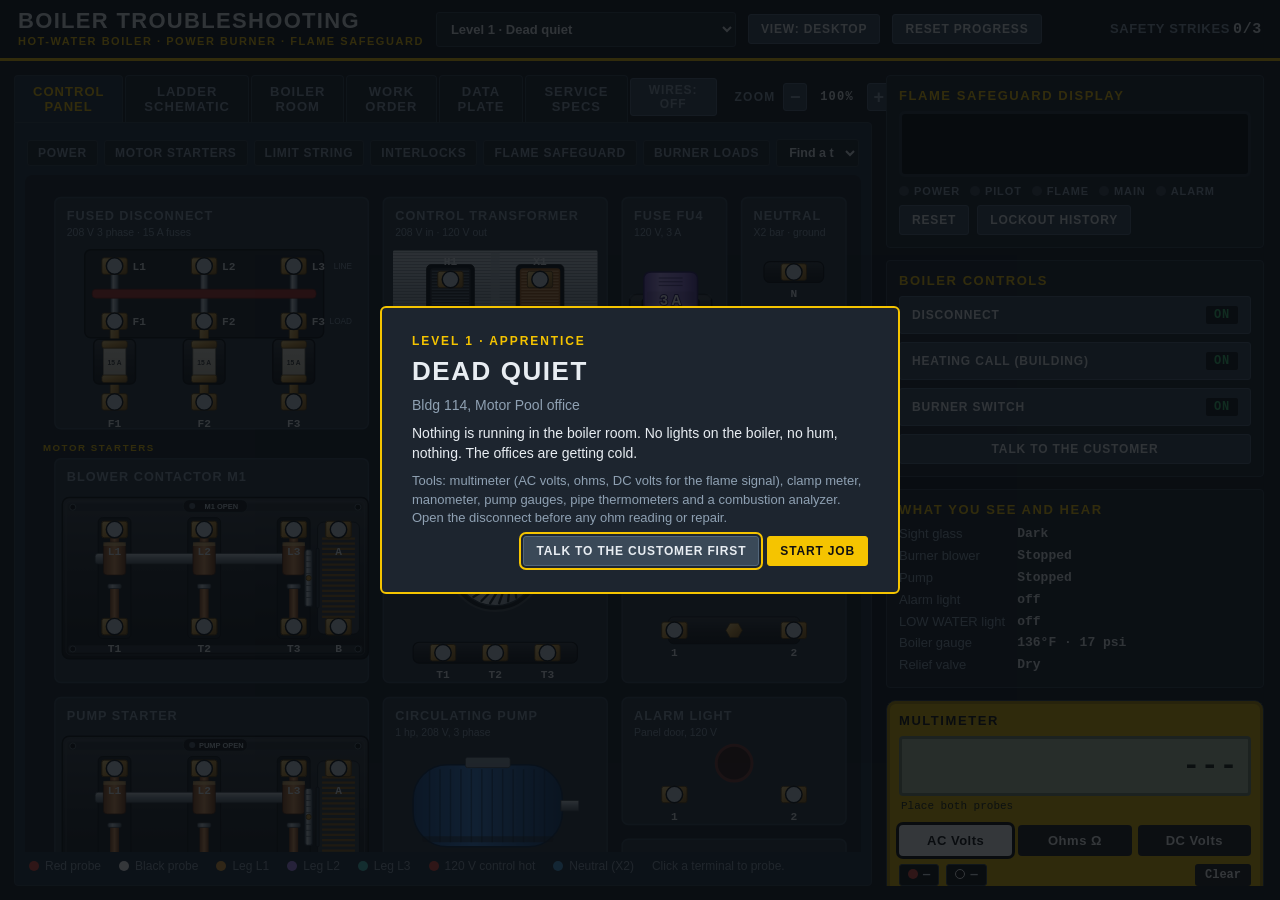
==== commit c3a393ea: "Switch to 208 V 3-phase and redraw the control panel in the package unit style - Fused disconnect F1" ====
--- a/boiler-troubleshooting.html
+++ b/boiler-troubleshooting.html
@@ -566,12 +566,12 @@
     </div>
     <div class="view" id="viewUnit">
       <div class="unitnav" id="unitNav"></div>
-      <div class="scroll" id="unitScroll"><svg id="unitSvg" class="nowires" viewBox="0 0 1100 1660" preserveAspectRatio="xMidYMin meet" role="img" aria-label="Boiler control panel with probe points"></svg></div>
-      <div class="legend"><span><i style="background:var(--red)"></i>Red probe</span><span><i style="background:#fff"></i>Black probe</span><span><i style="background:#e8a33b"></i>Hot side (L1 and switched)</span><span><i style="background:#d0d6dc"></i>Neutral</span><span>Click a terminal to probe.</span></div>
+      <div class="scroll" id="unitScroll"><svg id="unitSvg" class="nowires" viewBox="0 0 1120 2110" preserveAspectRatio="xMidYMin meet" role="img" aria-label="Boiler control panel with probe points"></svg></div>
+      <div class="legend"><span><i style="background:var(--red)"></i>Red probe</span><span><i style="background:#fff"></i>Black probe</span><span><i style="background:#e8a33b"></i>Leg L1</span><span><i style="background:#b48cff"></i>Leg L2</span><span><i style="background:#4ac9c0"></i>Leg L3</span><span><i style="background:#e5483b"></i>120 V control hot</span><span><i style="background:#4aa3df"></i>Neutral (X2)</span><span>Click a terminal to probe.</span></div>
     </div>
     <div class="view" id="viewSchem" hidden>
-      <div class="scroll" style="flex:1;min-height:0;overflow:auto"><svg id="schemSvg" class="sch" viewBox="0 0 900 1060" preserveAspectRatio="xMidYMin meet" role="img" aria-label="Ladder schematic of the boiler controls"></svg></div>
-      <div class="legend"><span>All control circuits are 120 V. Left rail: L1 after fuse F1. Right rail: neutral. Numbers on the right are line numbers.</span></div>
+      <div class="scroll" style="flex:1;min-height:0;overflow:auto"><svg id="schemSvg" class="sch" viewBox="0 0 900 1390" preserveAspectRatio="xMidYMin meet" role="img" aria-label="Ladder schematic of the boiler controls"></svg></div>
+      <div class="legend"><span>Top: 208 V 3-phase power. Below: 120 V control from the control transformer (left rail X1 after FU4, right rail X2). Numbers on the right are line numbers.</span></div>
     </div>
     <div class="view" id="viewPic" hidden><div class="scroll"><svg id="picSvg" viewBox="0 0 1100 760" preserveAspectRatio="xMidYMin meet" role="img" aria-label="Boiler room with burner, gas train, pump and piping"></svg>
       <div id="picPanel"><div class="pc" id="picSel"><h3>Look closely</h3><p class="dim">Click any part of the boiler room to inspect it.</p></div></div></div></div>
@@ -609,7 +609,7 @@
     </div>
     <div class="card" id="cardClamp">
       <h2>Clamp meter &amp; gauges</h2>
-      <div class="row" style="margin-bottom:6px"><select id="clampSel" aria-label="Clamp location"><option value="pump">Pump motor lead</option><option value="blower">Blower motor lead</option><option value="ign">Ignition transformer lead</option><option value="line">Main line (L1)</option></select><button class="btn" id="clampBtn" type="button">Clamp</button></div>
+      <div class="row" style="margin-bottom:6px"><select id="clampSel" aria-label="Clamp location"><option value="pump1">Pump motor lead T1</option><option value="pump2">Pump motor lead T2</option><option value="pump3">Pump motor lead T3</option><option value="blower1">Blower motor lead T1</option><option value="blower2">Blower motor lead T2</option><option value="blower3">Blower motor lead T3</option><option value="ign">Ignition transformer lead</option><option value="x1">Control transformer X1</option><option value="line">Main line L1</option></select><button class="btn" id="clampBtn" type="button">Clamp</button></div>
       <div class="row" style="margin-bottom:10px;font-family:var(--mono)">Amps: <b id="clampOut">---</b></div>
       <div class="row" style="margin-bottom:6px"><select id="manoSel" aria-label="Manometer port"><option value="inlet">Manometer: gas inlet port</option><option value="manifold">Manometer: manifold port (after V2)</option><option value="pilot">Manometer: pilot test port</option><option value="air">Manometer: blower static (air switch port)</option></select><button class="btn" id="manoBtn" type="button">Read</button></div>
       <div class="row" style="margin-bottom:10px;font-family:var(--mono)">Pressure: <b id="manoOut">---</b></div>
@@ -631,23 +631,35 @@
 <div id="modal" hidden><div class="sheet" id="sheet" role="dialog" aria-modal="true"></div></div>
 <script>
 /* ---- engine.js ---- */
-/* ===== Hot-water boiler simulation: 120 V control circuit, 7800-series flame safeguard (on/off burner),
-   water side (pump, flow, pressure, expansion tank, relief valve) and combustion (gas pressures, air, flue gas).
+/* ===== Hot-water boiler simulation: 208 V 3-phase power (blower and pump motors), 120 V control circuit from a control
+   transformer, 7800-series flame safeguard (on/off burner), water side (pump, flow, pressure, expansion tank, relief valve)
+   and combustion (gas pressures, air, flue gas).
    Written in plain ES2017 on purpose: the classroom smartboard browser is old. ===== */
 
 const SPEED = 2;            /* flame safeguard timers run at twice real time so a full start takes about 40 s, not 80 s */
 const FLAME_MIN = 1.25;     /* flame signal (V dc at the test jacks) needed to prove flame */
 const OC_SET = 180, OC_DIFF = 15, HL_SET = 210;   /* operating aquastat opens at 180 and closes at 165; manual reset high limit 210 */
+const XF_RATIO = 120 / 208; /* control transformer 208 V primary, 120 V secondary */
 
 /* every probe point on the panel, in the words a tech would use */
 const NODES = {
-  LN_L1: 'Disconnect, line side L1 (always live)', LN_N: 'Disconnect, line side neutral',
-  DS_L1: 'Disconnect, load side L1', F1_IN: 'Control fuse F1, in', F1_OUT: 'Control fuse F1, out (L1 bus)',
-  NB: 'Neutral bar', GND: 'Ground lug (bare metal)',
+  LN_L1: 'Disconnect, line side L1 (always live)', LN_L2: 'Disconnect, line side L2 (always live)', LN_L3: 'Disconnect, line side L3 (always live)',
+  F1_IN: 'Disconnect fuse F1, in', F2_IN: 'Disconnect fuse F2, in', F3_IN: 'Disconnect fuse F3, in',
+  F1_OUT: 'Disconnect fuse F1, out', F2_OUT: 'Disconnect fuse F2, out', F3_OUT: 'Disconnect fuse F3, out',
+  XF_H1: 'Control transformer H1 (208 V primary)', XF_H2: 'Control transformer H2 (208 V primary)',
+  XF_X1: 'Control transformer X1 (120 V secondary)', XF_X2: 'Control transformer X2 (secondary, grounded)',
+  FU_IN: 'Control fuse FU4, in', FU_OUT: 'Control fuse FU4, out (120 V bus)',
+  NB: 'Neutral bar (X2)', GND: 'Ground lug (bare metal)',
+  M1_L1: 'Blower contactor M1 L1 (line)', M1_L2: 'Blower contactor M1 L2 (line)', M1_L3: 'Blower contactor M1 L3 (line)',
+  M1_T1: 'Blower contactor M1 T1 (load)', M1_T2: 'Blower contactor M1 T2 (load)', M1_T3: 'Blower contactor M1 T3 (load)',
+  M1_A: 'Blower contactor M1 coil A (from RM 3)', M1_B: 'Blower contactor M1 coil B (neutral)',
+  BM_T1: 'Blower motor T1', BM_T2: 'Blower motor T2', BM_T3: 'Blower motor T3',
+  PS_L1: 'Pump starter L1 (line)', PS_L2: 'Pump starter L2 (line)', PS_L3: 'Pump starter L3 (line)',
+  PS_T1: 'Pump starter T1 (to motor)', PS_T2: 'Pump starter T2 (to motor)', PS_T3: 'Pump starter T3 (to motor)',
+  PS_A: 'Pump starter coil A', PS_B: 'Pump starter coil B (neutral)',
+  OL_95: 'Pump overload contact 95 (NC, in)', OL_96: 'Pump overload contact 96 (NC, out to coil)',
+  PM_T1: 'Pump motor T1', PM_T2: 'Pump motor T2', PM_T3: 'Pump motor T3',
   EN_1: 'Heating call contact (building controls), in', EN_2: 'Heating call contact (building controls), out',
-  PR_A: 'Pump relay PR coil, terminal A', PR_B: 'Pump relay PR coil, terminal B (neutral)',
-  PR_C: 'Pump relay PR contact, common (L1 bus)', PR_NO: 'Pump relay PR contact, normally open (to pump)',
-  PM_1: 'Pump motor lead 1 (from PR)', PM_2: 'Pump motor lead 2 (neutral)',
   BS_1: 'Burner switch, in', BS_2: 'Burner switch, out',
   OC_1: 'Operating aquastat, in', OC_2: 'Operating aquastat, out',
   HL_1: 'High limit (manual reset), in', HL_2: 'High limit (manual reset), out',
@@ -657,11 +669,10 @@
   HG_1: 'High gas pressure switch, in', HG_2: 'High gas pressure switch, out',
   AP_1: 'Air proving switch, common', AP_2: 'Air proving switch, normally open (to RM terminal 7)',
   RM_L1: 'Relay module L1 (power in)', RM_L2: 'Relay module L2 (neutral)',
-  RM_3: 'Relay module 3 (blower motor out)', RM_4: 'Relay module 4 (alarm out)',
+  RM_3: 'Relay module 3 (blower contactor out)', RM_4: 'Relay module 4 (alarm out)',
   RM_6: 'Relay module 6 (limits and operating control in)', RM_7: 'Relay module 7 (lockout interlock in)',
   RM_8: 'Relay module 8 (pilot valve out)', RM_9: 'Relay module 9 (main valves out)', RM_10: 'Relay module 10 (ignition out)',
   FT_P: 'Flame signal test jack + (V dc)', FT_N: 'Flame signal test jack − (common)',
-  BM_1: 'Blower motor lead 1 (from RM 3)', BM_2: 'Blower motor lead 2 (neutral)',
   AL_1: 'Alarm light, from RM 4', AL_2: 'Alarm light, neutral',
   PV_1: 'Pilot valve coil, from RM 8', PV_2: 'Pilot valve coil, neutral',
   V1_1: 'Main valve V1 coil, from RM 9', V1_2: 'Main valve V1 coil, neutral',
@@ -671,16 +682,19 @@
 
 /* points joined by wire (one list per wire run) */
 const NETS = [
-  ['LN_L1'], ['DS_L1', 'F1_IN'], ['F1_OUT', 'EN_1', 'PR_C', 'RM_L1'], ['EN_2', 'PR_A', 'BS_1'], ['PR_NO', 'PM_1'],
+  ['LN_L1'], ['LN_L2'], ['LN_L3'], ['F1_IN'], ['F2_IN'], ['F3_IN'],
+  ['F1_OUT', 'XF_H1', 'M1_L1', 'PS_L1'], ['F2_OUT', 'XF_H2', 'M1_L2', 'PS_L2'], ['F3_OUT', 'M1_L3', 'PS_L3'],
+  ['M1_T1', 'BM_T1'], ['M1_T2', 'BM_T2'], ['M1_T3', 'BM_T3'], ['PS_T1', 'PM_T1'], ['PS_T2', 'PM_T2'], ['PS_T3', 'PM_T3'],
+  ['XF_X1', 'FU_IN'], ['FU_OUT', 'EN_1', 'RM_L1'], ['EN_2', 'OL_95', 'BS_1'], ['OL_96', 'PS_A'],
   ['BS_2', 'OC_1'], ['OC_2', 'HL_1'], ['HL_2', 'LW_1'], ['LW_2', 'FS_1'], ['FS_2', 'RM_6', 'LG_1'], ['LG_2', 'HG_1'], ['HG_2', 'AP_1'], ['AP_2', 'RM_7'],
-  ['RM_3', 'BM_1'], ['RM_4', 'AL_1'], ['RM_8', 'PV_1'], ['RM_9', 'V1_1', 'V2_1'], ['RM_10', 'IG_1'],
-  ['LN_N', 'NB', 'GND', 'PR_B', 'PM_2', 'RM_L2', 'BM_2', 'AL_2', 'PV_2', 'V1_2', 'V2_2', 'IG_2'],
+  ['RM_3', 'M1_A'], ['RM_4', 'AL_1'], ['RM_8', 'PV_1'], ['RM_9', 'V1_1', 'V2_1'], ['RM_10', 'IG_1'],
+  ['XF_X2', 'NB', 'GND', 'PS_B', 'M1_B', 'RM_L2', 'AL_2', 'PV_2', 'V1_2', 'V2_2', 'IG_2'],
   ['FT_P'], ['FT_N']
 ];
 const NET_OF = {};
 NETS.forEach((n, i) => n.forEach(x => { NET_OF[x] = i; }));
 
-/* ---------- a small resistor-network solver: voltages with the power on, ohms with it off ---------- */
+/* ---------- a small resistor-network solver: AC voltages (as phasors) with the power on, ohms with it off ---------- */
 function netGroups(els) {
   const par = NETS.map((n, i) => i);
   const find = x => { while (par[x] !== x) { par[x] = par[par[x]]; x = par[x]; } return x; };
@@ -704,7 +718,8 @@
   while (q.length) { const x = q.pop(); res.forEach(e => { const o = e[0] === x ? e[1] : e[1] === x ? e[0] : null; if (o !== null && !seen.has(o)) { seen.add(o); q.push(o); } }); }
   return seen;
 }
-/* potentials (V) of every wire run; fixed = {groupNode: volts}; anything not tied to a source floats (null) */
+/* potentials of every wire run as [re, im] phasors; fixed = {node: [re, im]}; anything not tied to a source floats (null).
+   Everything is resistive, so the real and imaginary parts solve separately with the same matrix. */
 function solveVolts(els, fixed) {
   const G = netGroups(els), V = {}, fixedG = {};
   Object.keys(fixed).forEach(id => { fixedG[G.g[NET_OF[id]]] = fixed[id]; });
@@ -712,17 +727,19 @@
   Object.keys(fixedG).forEach(k => component(+k, G.res).forEach(x => reach.add(x)));
   const unk = [...reach].filter(x => fixedG[x] === undefined), idx = {};
   unk.forEach((x, i) => { idx[x] = i; });
-  const A = unk.map(() => unk.map(() => 0)), b = unk.map(() => 0);
+  const mk = () => unk.map(() => unk.map(() => 0));
+  const A = mk(), br = unk.map(() => 0), bi = unk.map(() => 0);
   G.res.forEach(e => {
     const c = 1 / e[2];
     [[e[0], e[1]], [e[1], e[0]]].forEach(p => {
       const i = idx[p[0]]; if (i === undefined) return;
       A[i][i] += c;
-      if (idx[p[1]] !== undefined) A[i][idx[p[1]]] -= c; else if (fixedG[p[1]] !== undefined) b[i] += c * fixedG[p[1]];
+      if (idx[p[1]] !== undefined) A[i][idx[p[1]]] -= c; else if (fixedG[p[1]] !== undefined) { br[i] += c * fixedG[p[1]][0]; bi[i] += c * fixedG[p[1]][1]; }
     });
   });
-  const sol = unk.length ? gauss(A, b) : [];
-  NETS.forEach((n, i) => { const g = G.g[i]; V[i] = fixedG[g] !== undefined ? fixedG[g] : idx[g] !== undefined ? sol[idx[g]] : null; });
+  const A2 = A.map(r => r.slice());
+  const sr = unk.length ? gauss(A, br) : [], si = unk.length ? gauss(A2, bi) : [];
+  NETS.forEach((n, i) => { const g = G.g[i]; V[i] = fixedG[g] !== undefined ? fixedG[g] : idx[g] !== undefined ? [sr[idx[g]], si[idx[g]]] : null; });
   return V;
 }
 function solveOhms(els, a, b) {
@@ -738,6 +755,7 @@
   bb[idx[ga]] = 1;
   return gauss(A, bb)[idx[ga]];
 }
+const phasor = (mag, deg) => [mag * Math.cos(deg * Math.PI / 180), mag * Math.sin(deg * Math.PI / 180)];
 
 /* ---------- the boiler ---------- */
 const RM_TEXT = { OFF: 'NO POWER', INIT: 'INITIATE', STANDBY: 'STANDBY', PURGE: 'PREPURGE', PFEP: 'PILOT IGN (PFEP)', MFEP: 'MAIN IGN (MFEP)', RUN: 'RUN', POST: 'POSTPURGE', LOCKOUT: 'LOCKOUT', HOLD: 'STANDBY HOLD' };
@@ -747,7 +765,7 @@
   faults: new Set(), disc: true, call: true, burnerSw: true,
   rm: null, Tb: 140, ocOpen: false, hlTrip: false, lgTrip: false, hgTrip: false, lockedOnce: false,
   pilot: false, main: false, spark: false, sig: 0, air: 0, flow: 0, dp: 0, pin: 7.2, man: 0, pilotP: 0,
-  pumpRun: false, blowerRun: false, P: 18, relief: 'dry', time: 0, seed: 1, quiet: false, V: {}, en: {}, onLog: null, resetsSinceFix: 0,
+  pumpRun: false, blowerRun: false, pumpHum: false, blowerHum: false, olTrip: false, humT: 0, P: 18, relief: 'dry', time: 0, seed: 1, quiet: false, V: {}, en: {}, onLog: null, resetsSinceFix: 0,
 
   has(f) { return this.faults.has(f); },
   reset(faults, seed, opt) {
@@ -757,8 +775,8 @@
     this.rm = { st: 'OFF', t: 0, el: 0, ilk: false, hold: 0, hist: [], lock: '', runT: 0, lowSig: 0 };
     this.Tb = opt.Tb != null ? opt.Tb : 138 + (seed % 5) * 2; this.ocOpen = false; this.hlTrip = false; this.lgTrip = false; this.hgTrip = false;
     this.pilot = false; this.main = false; this.spark = false; this.sig = 0; this.air = 0; this.flow = 0; this.dp = 0;
-    this.pumpRun = false; this.blowerRun = false; this.time = 0; this.resetsSinceFix = 0; this.en = {};
-    this.line = 119 + (seed % 4) * 0.8;
+    this.pumpRun = false; this.blowerRun = false; this.pumpHum = false; this.blowerHum = false; this.olTrip = false; this.humT = 0; this.time = 0; this.resetsSinceFix = 0; this.en = {};
+    this.line = 205 + (seed % 4) * 1.3;
     /* the boiler ran (or tried to) before the tech got there: play that out so the job is found as the customer left it */
     this.quiet = true;
     const pre = opt.pre != null ? opt.pre : 260;
@@ -774,28 +792,53 @@
   lwClosed() { if (this.has('jmp_lwco')) return true; return !this.has('lwco_dirty') && !this.lowWater(); },
   fsClosed() { return !this.has('fs_bad') && this.flow >= 20; },
   apClosed() { if (this.has('aps_weld')) return true; return !this.has('aps_bad') && !this.has('aps_tube') && this.air >= 0.5; },
-  rmPowered() { return this.rmOK() && this.vAt('RM_L1') > 90; },
+  rmPowered() { return this.rmOK() && this.mag('RM_L1') > 90; },
   rmOK() { return !this.has('rm_bad'); },
   out(n) { const r = this.rm; return !!(r && this.rmOK() && this.lastPow && RM_OUT[n].indexOf(r.st) >= 0); },
 
   elements() {
-    const f = this.faults, O = Infinity, sw = on => on ? 0 : O;
+    const f = this.faults, O = Infinity, sw = on => on ? 0 : O, en = this.en;
+    const leg = k => f.has('fuse_L' + k) ? O : 0;
+    const m1 = k => sw(en.m1 && !(k === 3 && f.has('m1_pole')));
     return [
-      ['LN_L1', 'DS_L1', sw(this.disc)], ['F1_IN', 'F1_OUT', f.has('fuse_open') ? O : 0],
-      ['EN_1', 'EN_2', sw(this.call)], ['PR_A', 'PR_B', f.has('pr_coil') ? O : 380], ['PR_C', 'PR_NO', sw(this.en.pr)],
-      ['PM_1', 'PM_2', f.has('pm_open') ? O : 1.3],
+      /* 208 V power */
+      ['LN_L1', 'F1_IN', sw(this.disc)], ['LN_L2', 'F2_IN', sw(this.disc)], ['LN_L3', 'F3_IN', sw(this.disc)],
+      ['F1_IN', 'F1_OUT', leg(1)], ['F2_IN', 'F2_OUT', leg(2)], ['F3_IN', 'F3_OUT', leg(3)],
+      ['XF_H1', 'XF_H2', f.has('xfmr_open') ? O : 45],
+      ['M1_L1', 'M1_T1', m1(1)], ['M1_L2', 'M1_T2', m1(2)], ['M1_L3', 'M1_T3', m1(3)],
+      ['PS_L1', 'PS_T1', sw(en.ps)], ['PS_L2', 'PS_T2', sw(en.ps)], ['PS_L3', 'PS_T3', sw(en.ps)],
+      /* motor windings in delta */
+      ['BM_T1', 'BM_T2', f.has('blower_open') ? O : 9.6], ['BM_T2', 'BM_T3', 9.6], ['BM_T3', 'BM_T1', 9.6],
+      ['PM_T1', 'PM_T2', f.has('pm_open') ? O : 7.2], ['PM_T2', 'PM_T3', 7.2], ['PM_T3', 'PM_T1', 7.2],
+      /* 120 V control */
+      ['FU_IN', 'FU_OUT', f.has('fuse_open') ? O : 0],
+      ['EN_1', 'EN_2', sw(this.call)], ['OL_95', 'OL_96', sw(!this.olTrip)], ['PS_A', 'PS_B', f.has('ps_coil') ? O : 260],
+      ['M1_A', 'M1_B', f.has('m1_coil') ? O : 280],
       ['BS_1', 'BS_2', sw(this.burnerSw)], ['OC_1', 'OC_2', sw(this.ocClosed())], ['HL_1', 'HL_2', sw(this.hlClosed())],
       ['LW_1', 'LW_2', sw(this.lwClosed())], ['FS_1', 'FS_2', sw(this.fsClosed())],
       ['LG_1', 'LG_2', sw(!this.lgTrip)], ['HG_1', 'HG_2', sw(!this.hgTrip)], ['AP_1', 'AP_2', sw(this.apClosed())],
       ['RM_L1', 'RM_L2', 3300], ['RM_6', 'RM_L2', 22000], ['RM_7', 'RM_L2', 22000],
       ['RM_L1', 'RM_3', sw(this.out(3))], ['RM_L1', 'RM_4', sw(this.out(4))], ['RM_L1', 'RM_8', sw(this.out(8))], ['RM_L1', 'RM_9', sw(this.out(9))], ['RM_L1', 'RM_10', sw(this.out(10))],
-      ['BM_1', 'BM_2', f.has('blower_open') ? O : 1.9], ['AL_1', 'AL_2', 150], ['PV_1', 'PV_2', f.has('pv_open') ? O : 640],
+      ['AL_1', 'AL_2', 150], ['PV_1', 'PV_2', f.has('pv_open') ? O : 640],
       ['V1_1', 'V1_2', f.has('v1_open') ? O : 1150], ['V2_1', 'V2_2', f.has('v2_open') ? O : 1150], ['IG_1', 'IG_2', f.has('ig_open') ? O : 2.2]
     ];
   },
-  solve() { this.V = solveVolts(this.elements(), { LN_L1: this.line, LN_N: 0 }); },
+  /* wye 208 V service with a grounded neutral: each leg is 120 V to ground. The control transformer secondary follows
+     whatever its primary sees, so it is solved in two passes: power side first, then the 120 V side from X1 */
+  solve() {
+    const L = this.line / Math.sqrt(3), src = { LN_L1: phasor(L, 0), LN_L2: phasor(L, -120), LN_L3: phasor(L, 120), GND: [0, 0] };
+    const els = this.elements();
+    let V = solveVolts(els, src);
+    const h1 = V[NET_OF.XF_H1], h2 = V[NET_OF.XF_H2];
+    if (h1 && h2 && !this.faults.has('xfmr_open')) {
+      src.XF_X1 = [(h1[0] - h2[0]) * XF_RATIO, (h1[1] - h2[1]) * XF_RATIO];
+      if (Math.hypot(src.XF_X1[0], src.XF_X1[1]) > 1) V = solveVolts(els, src); else delete src.XF_X1;
+    }
+    this.V = V;
+  },
   vAt(id) { const v = this.V[NET_OF[id]]; return v == null ? null : v; },
-  across(a, b) { const x = this.vAt(a), y = this.vAt(b); if (x == null || y == null) return 0; return Math.abs(x - y); },
+  mag(id) { const v = this.vAt(id); return v ? Math.hypot(v[0], v[1]) : 0; },
+  across(a, b) { const x = this.vAt(a), y = this.vAt(b); if (x == null || y == null) return 0; return Math.hypot(x[0] - y[0], x[1] - y[1]); },
   volts(a, b) {
     if (a === 'FT_P' || a === 'FT_N' || b === 'FT_P' || b === 'FT_N') return 0;
     return this.across(a, b);
@@ -814,14 +857,21 @@
   tick(dt) {
     this.time += dt;
     const f = this.faults;
-    for (let k = 0; k < 2; k++) {        /* settle: relay coils pull in, then their contacts change the circuit */
+    for (let k = 0; k < 3; k++) {        /* settle: coils pull in, then their contacts change the circuit */
       this.solve();
-      this.lastPow = this.rmOK() && (this.vAt('RM_L1') || 0) > 90;
-      this.en.pr = this.across('PR_A', 'PR_B') > 85 && !f.has('pr_coil');
+      this.lastPow = this.rmOK() && this.mag('RM_L1') > 90;
+      this.en.ps = this.across('PS_A', 'PS_B') > 85 && !f.has('ps_coil');
+      this.en.m1 = this.across('M1_A', 'M1_B') > 85 && !f.has('m1_coil');
     }
     const on = (a, b) => this.across(a, b) > 90;
-    const pumpV = on('PM_1', 'PM_2'), blowV = on('BM_1', 'BM_2');
-    this.en.pumpV = pumpV; this.en.blowV = blowV;
+    /* a 3-phase motor starts only with all three legs; on two legs (single-phasing) or with a winding open it hums */
+    const three = (p, k) => on(p + '1', p + '2') && on(p + '2', p + '3') && on(p + '3', p + '1') && Math.min(this.across(p + '1', p + '2'), this.across(p + '2', p + '3'), this.across(p + '3', p + '1')) > 180;
+    const any = p => on(p + '1', p + '2') || on(p + '2', p + '3') || on(p + '3', p + '1');
+    const pumpV = three('PM_T') && !f.has('pm_open'), blowV = three('BM_T') && !f.has('blower_open');
+    this.pumpHum = !pumpV && any('PM_T'); this.blowerHum = !blowV && any('BM_T');
+    /* the pump overload trips after a few seconds of locked-rotor current and stays out until someone resets it */
+    if (this.pumpHum) { this.humT += dt; if (this.humT > 8) { this.olTrip = true; this.note('Pump overload tripped.'); } } else this.humT = 0;
+    this.en.pumpV = pumpV || this.pumpHum; this.en.blowV = blowV || this.blowerHum;
     this.en.pv = on('PV_1', 'PV_2') && !f.has('pv_open');
     this.en.v1 = on('V1_1', 'V1_2') && !f.has('v1_open');
     this.en.v2 = on('V2_1', 'V2_2') && !f.has('v2_open');
@@ -829,7 +879,7 @@
     this.en.alarm = on('AL_1', 'AL_2');
 
     /* water side */
-    this.pumpRun = pumpV && !f.has('pm_open');
+    this.pumpRun = pumpV;
     let flow = 0, dp = 0;
     if (this.pumpRun) {
       if (f.has('coupler')) { flow = 0; dp = 0; }
@@ -841,7 +891,7 @@
     this.flow = flow; this.dp = dp;
 
     /* air: blower static pressure at the air switch port, in. w.c. */
-    this.blowerRun = blowV && !f.has('blower_open');
+    this.blowerRun = blowV;
     this.air = this.blowerRun ? (f.has('blower_dirty') ? 0.62 : 1.40) : 0;
 
     /* gas pressures, in. w.c. */
@@ -889,8 +939,8 @@
 
   /* ----- the flame safeguard ----- */
   rmStep(d) {
-    const r = this.rm, pow = this.rmOK() && (this.vAt('RM_L1') || 0) > 90;
-    const t6 = (this.vAt('RM_6') || 0) > 90, t7 = (this.vAt('RM_7') || 0) > 90, flame = this.sig >= FLAME_MIN;
+    const r = this.rm, pow = this.rmOK() && this.mag('RM_L1') > 90;
+    const t6 = this.mag('RM_6') > 90, t7 = this.mag('RM_7') > 90, flame = this.sig >= FLAME_MIN;
     const go = (st, t) => { r.st = st; r.t = t || 0; r.el = 0; r.ilk = false; r.hold = 0; };
     const lock = msg => { r.hist.unshift({ msg, at: RM_TEXT[r.st] }); r.hist = r.hist.slice(0, 6); r.lock = msg; go('LOCKOUT'); this.note('Flame safeguard LOCKOUT: ' + msg); };
     if (!pow) { if (r.st !== 'LOCKOUT') go('OFF'); return; }
@@ -936,20 +986,29 @@
   rmReset(silent) {
     const r = this.rm;
     if (r.st !== 'LOCKOUT') return false;
-    if (!this.rmOK() || (this.vAt('RM_L1') || 0) < 90) return false;
+    if (!this.rmOK() || this.mag('RM_L1') < 90) return false;
     r.st = 'INIT'; r.t = 10; r.el = 0; r.lock = '';
     if (!silent) this.resetsSinceFix++;
     return true;
   },
 
   /* ----- readings for the tools ----- */
+  /* clamp readings. Motor legs: running current, or locked-rotor current on the legs that still have power */
   amps(where) {
     const j = v => v * (1 + Math.sin(this.time * 3.1) * 0.01), f = this.faults;
-    const pump = !this.pumpRun ? 0 : f.has('coupler') ? 3.6 : f.has('iso_closed') ? 6.9 : f.has('air_bound') ? 6.0 + Math.sin(this.time * 0.9) * 0.8 : f.has('strainer') ? 8.3 : 10.2;
-    const blow = this.blowerRun ? (f.has('blower_dirty') ? 4.5 : 5.8) : 0;
+    const pumpRun = f.has('coupler') ? 1.4 : f.has('iso_closed') ? 2.4 : f.has('air_bound') ? 2.1 + Math.sin(this.time * 0.9) * 0.3 : f.has('strainer') ? 2.9 : 3.3;
+    /* on a lost leg the dead terminal only shows a phantom voltage (about half) to the others, and carries no current */
+    const motor = (run, hum, p, runA, lra, k) => run ? runA : !hum ? 0 : [1, 2, 3].some(o => o !== k && this.across(p + k, p + o) > 180) ? lra : 0;
+    const m = {};
+    [1, 2, 3].forEach(k => {
+      m['pump' + k] = motor(this.pumpRun, this.pumpHum, 'PM_T', pumpRun, 16.5, k);
+      m['blower' + k] = motor(this.blowerRun, this.blowerHum, 'BM_T', f.has('blower_dirty') ? 2.0 : 2.6, 13.8, k);
+    });
     const ign = this.en.ig ? 1.3 : 0, pv = this.en.pv ? 0.19 : 0, mv = (this.en.v1 ? 0.1 : 0) + (this.en.v2 ? 0.1 : 0), al = this.en.alarm ? 0.35 : 0;
-    const prc = this.en.pr ? 0.06 : 0, rmc = this.lastPow ? 0.04 : 0;
-    const m = { pump, blower: blow, ign, line: pump + blow + ign + pv + mv + al + prc + rmc };
+    const coils = (this.en.ps ? 0.45 : 0) + (this.en.m1 ? 0.4 : 0), rmc = this.lastPow ? 0.04 : 0;
+    m.ign = ign;
+    m.x1 = ign + pv + mv + al + coils + rmc;
+    m.line = m.pump1 + m.blower1 + m.x1 * XF_RATIO;
     return j(m[where] || 0);
   },
   analyzer() {
@@ -970,23 +1029,27 @@
     const f = this.faults;
     return {
       rm: this.rm.st, flame: this.main ? 'main' : this.pilot ? 'pilot' : this.spark ? 'spark' : 'none',
-      blower: this.blowerRun ? 'run' : this.en.blowV ? 'hum' : 'off',
-      pump: this.pumpRun ? 'run' : this.en.pumpV ? 'hum' : 'off',
+      blower: this.blowerRun ? 'run' : this.blowerHum ? 'hum' : 'off',
+      pump: this.pumpRun ? 'run' : this.pumpHum ? 'hum' : 'off',
       alarm: this.en.alarm, Tb: this.Tb, P: this.P, Tr: this.returnT(), relief: this.relief,
-      lwLamp: this.lastPow !== undefined && (this.vAt('F1_OUT') || 0) > 90 && (f.has('lwco_dirty') || this.lowWater()),
-      hlTrip: this.hlTrip, lgTrip: this.lgTrip, hgTrip: this.hgTrip
+      lwLamp: this.lastPow !== undefined && this.mag('FU_OUT') > 90 && (f.has('lwco_dirty') || this.lowWater()),
+      hlTrip: this.hlTrip, lgTrip: this.lgTrip, hgTrip: this.hgTrip, olTrip: this.olTrip
     };
   },
   healthy() {
-    return this.faults.size === 0 && !this.hlTrip && !this.lgTrip && !this.hgTrip && this.rm.st === 'RUN' && this.rm.runT > 4;
+    return this.faults.size === 0 && !this.hlTrip && !this.lgTrip && !this.hgTrip && !this.olTrip && this.rm.st === 'RUN' && this.rm.runT > 4;
   }
 };
 
 /* ---- parts.js ---- */
 /* ===== Parts counter: every part or action a trainee can pick, and which fault each one cures ===== */
 const PARTS = {
-  fuse:      { name: 'Control fuse F1 (10 A)', g: 'Power and controls' },
-  prelay:    { name: 'Pump relay PR (120 V coil)', g: 'Power and controls' },
+  pfuse:     { name: 'Disconnect fuse (one leg, 15 A)', g: 'Power and controls' },
+  xfmr:      { name: 'Control transformer (208 / 120 V)', g: 'Power and controls' },
+  fuse:      { name: 'Control fuse FU4 (3 A)', g: 'Power and controls' },
+  pstarter:  { name: 'Pump starter (contactor with 120 V coil)', g: 'Power and controls' },
+  olreset:   { name: 'Press the reset button on the pump overload', g: 'Power and controls', live: true, reset: 'ol' },
+  m1:        { name: 'Blower contactor M1 (120 V coil)', g: 'Power and controls' },
   oc:        { name: 'Operating aquastat', g: 'Power and controls' },
   hl:        { name: 'High limit aquastat (manual reset)', g: 'Power and controls' },
   hlreset:   { name: 'Press the reset button on the high limit', g: 'Power and controls', live: true, reset: 'hl' },
@@ -1025,7 +1088,7 @@
   jmplwco:   { name: 'Remove jumper: low-water cutoff', g: 'Remove a jumper', jumper: true }
 };
 const FIXES = {
-  fuse_open: 'fuse', pr_coil: 'prelay', oc_bad: 'oc', oc_stuck: 'oc', hl_bad: 'hl', rm_bad: 'rm', amp_bad: 'amp', scanner_bad: 'scanner',
+  fuse_open: 'fuse', fuse_L1: 'pfuse', fuse_L2: 'pfuse', fuse_L3: 'pfuse', xfmr_open: 'xfmr', ps_coil: 'pstarter', m1_coil: 'm1', m1_pole: 'm1', oc_bad: 'oc', oc_stuck: 'oc', hl_bad: 'hl', rm_bad: 'rm', amp_bad: 'amp', scanner_bad: 'scanner',
   lens_dirty: 'scanclean', ig_open: 'ignx', electrode: 'electrode', pv_open: 'pilotv', pilot_cock: 'pilotcock', blower_open: 'blower',
   blower_dirty: 'blowclean', aps_bad: 'aps', aps_weld: 'aps', aps_tube: 'apstube', linkage: 'linkage', tubes_soot: 'tubes',
   gas_closed: 'gascock', gas_low: 'gasutil', reg_high: 'gasreg', reg_low: 'gasreg', v1_open: 'mainv1', v2_open: 'mainv2',
@@ -1039,7 +1102,7 @@
   const f = B.faults, off = !B.disc;
   const T = {
     burner: () => 'Burner head and blower housing. ' + (B.blowerRun ? 'The blower is running.' : 'The blower is stopped.'),
-    blower: () => !off ? 'Open the disconnect before you reach into the blower housing.' : f.has('blower_dirty') ? 'The blower wheel blades are packed with lint and dust, and the air inlet screen is matted over.' : 'The blower wheel is clean and spins freely by hand. The inlet screen is clear.',
+    blower: () => B.blowerHum ? 'The blower motor hums loudly but the wheel does not turn. The motor is getting hot.' : !off ? 'Open the disconnect before you reach into the blower housing.' : f.has('blower_dirty') ? 'The blower wheel blades are packed with lint and dust, and the air inlet screen is matted over.' : 'The blower wheel is clean and spins freely by hand. The inlet screen is clear.',
     damper: () => f.has('linkage') ? 'The air damper is much further open than the paint mark on the shaft. The linkage set screw is loose.' : 'The air damper lines up with the paint mark on its shaft. The linkage is tight.',
     aps: () => f.has('aps_tube') ? 'The sensing tube from the blower housing to the switch is cracked through at a tight bend.' : 'The sensing tube is soft and whole, pushed fully on both barbs. Setpoint 0.5 in. w.c.',
     sight: () => B.main ? 'Through the sight glass: a steady main flame' + (f.has('linkage') ? ', short and lifting off the burner head, very blue.' : f.has('blower_dirty') ? ', long, lazy and yellow-tipped.' : ', blue with a firm shape.') : B.pilot ? 'Through the sight glass: a pilot flame.' : B.spark ? 'Through the sight glass: a spark snapping at the pilot, but no flame.' : 'Through the sight glass: dark.',
@@ -1054,7 +1117,7 @@
     v1: () => 'Main gas valve V1 actuator. ' + (B.en.v1 ? 'The OPEN indicator shows.' : 'The indicator shows CLOSED.'),
     v2: () => 'Main gas valve V2 actuator. ' + (B.en.v2 ? 'The OPEN indicator shows.' : 'The indicator shows CLOSED.'),
     pv: () => 'Pilot solenoid valve. ' + (B.en.pv ? 'It is warm and humming.' : 'It is quiet.'),
-    pump: () => B.pumpRun ? (f.has('coupler') ? 'The pump motor is running. The coupler guard is warm. Through the guard slots the motor shaft spins but the pump shaft does not.' : f.has('air_bound') ? 'The pump is running and you can hear gravel-like rattling in the volute.' : 'The pump is running smoothly.') : B.en.pumpV ? 'The pump motor hums but does not turn. Hot to the touch.' : 'The pump is stopped.',
+    pump: () => B.pumpRun ? (f.has('coupler') ? 'The pump motor is running. The coupler guard is warm. Through the guard slots the motor shaft spins but the pump shaft does not.' : f.has('air_bound') ? 'The pump is running and you can hear gravel-like rattling in the volute.' : 'The pump is running smoothly.') : B.pumpHum ? 'The pump motor hums but does not turn. Hot to the touch.' : 'The pump is stopped.',
     coupler: () => !off ? 'Open the disconnect before you take the coupler guard off.' : f.has('coupler') ? 'With the guard off: the rubber coupler insert is shredded. The motor half spins free.' : 'With the guard off: the coupler is whole and tight.',
     iso: () => f.has('iso_closed') ? 'The suction isolation valve handle is across the pipe.' : 'Both pump isolation valves have their handles in line with the pipe.',
     strainer: () => 'Y-strainer on the pump suction. ' + (off && f.has('strainer') ? 'With the cap off: the basket is packed with scale and debris.' : off ? 'With the cap off: the basket is clean.' : 'Isolate and shut off the pump before you open it.'),
@@ -1067,6 +1130,7 @@
     vent: () => 'Automatic air vent on the air separator. ' + (f.has('air_bound') ? 'It hisses air when you push the cap.' : 'Quiet.'),
     stack: () => 'Flue outlet and the analyzer test port.',
     tubes: () => !off ? 'Open the disconnect before you open the boiler door.' : f.has('tubes_soot') ? 'With the rear door open: the fire tubes are lined with soft black soot.' : 'With the rear door open: the fire tubes are clean.',
+    olr: () => 'Pump overload relay, manual reset. ' + (B.olTrip ? 'The trip flag is showing.' : 'The trip flag is not showing.'),
     rm: () => 'Flame safeguard relay module with keyboard display. ' + (B.rmOK() ? '' : 'The display and all LEDs are dark.'),
     alarm: () => B.en.alarm ? 'The red alarm light is on.' : 'The alarm light is off.',
     jumper: () => f.has('jmp_lwco') ? 'In the control cabinet, a short wire jumper is screwed across the two low-water cutoff terminals.' : 'No jumpers on the safety terminals.'
@@ -1074,21 +1138,347 @@
   return T[k] ? T[k]() : '';
 }
 
+/* ---- ptdraw.js ---- */
+/* Copied unchanged from the Package Unit Troubleshooting game (parts.js, the PT artwork helpers) so both games' panels look alike. */
+/* ===== Realistic component artwork for the unit panel pages =====
+   Every helper returns SVG drawn BEHIND the terminal dots. Terminals keep their positions;
+   the art is placed around them so each dot looks like a screw on the real part. */
+const PT = {
+  defs: '<defs>' +
+    '<linearGradient id="ptMetal" x1="0" x2="1"><stop offset="0" stop-color="#6b7886"/><stop offset=".35" stop-color="#cfd8e0"/><stop offset=".7" stop-color="#8c99a6"/><stop offset="1" stop-color="#58646f"/></linearGradient>' +
+    '<linearGradient id="ptMetalV" x1="0" y1="0" x2="0" y2="1"><stop offset="0" stop-color="#d7dfe6"/><stop offset=".5" stop-color="#8c99a6"/><stop offset="1" stop-color="#56626d"/></linearGradient>' +
+    '<linearGradient id="ptBrass" x1="0" x2="1" y1="0" y2="1"><stop offset="0" stop-color="#f0cf80"/><stop offset=".5" stop-color="#c9953a"/><stop offset="1" stop-color="#8a5f1c"/></linearGradient>' +
+    '<linearGradient id="ptBlack" x1="0" x2="0" y1="0" y2="1"><stop offset="0" stop-color="#3a4048"/><stop offset=".5" stop-color="#22272d"/><stop offset="1" stop-color="#14181c"/></linearGradient>' +
+    '<linearGradient id="ptBlue" x1="0" x2="1"><stop offset="0" stop-color="#1d4e8f"/><stop offset=".4" stop-color="#3b82d6"/><stop offset="1" stop-color="#173f73"/></linearGradient>' +
+    '<linearGradient id="ptCopper" x1="0" x2="1"><stop offset="0" stop-color="#8a4a20"/><stop offset=".5" stop-color="#e0995a"/><stop offset="1" stop-color="#7a3f18"/></linearGradient>' +
+    '<linearGradient id="ptBeige" x1="0" x2="0" y1="0" y2="1"><stop offset="0" stop-color="#e9e4d6"/><stop offset="1" stop-color="#c9c2ad"/></linearGradient>' +
+    '</defs>',
+  /* brass screw lug behind a terminal dot */
+  lug(x, y, dir) {
+    const w = 34, h = 22; dir = dir || 'c';
+    return `<rect x="${x - w / 2}" y="${y - h / 2}" width="${w}" height="${h}" rx="3" fill="url(#ptBrass)" stroke="#5c3f10" stroke-width="1.2"/>`;
+  },
+  lugs(list) { return list.map(([x, y]) => PT.lug(x, y)).join(''); },
+  /* contactor: moulded body, fixed contact stems (line above / load below), a moving carrier with
+     copper bridges that slides up (open) and down (closed), and a coil can with an armature plate.
+     k = id used by app.js to animate it (data-k). */
+  contactor(x, y, w, h, poles, yt, yb, coil, k) {
+    const mid = (yt + yb) / 2;
+    let s = `<rect x="${x}" y="${y}" width="${w}" height="${h}" rx="9" fill="url(#ptBlack)" stroke="#0b0e11" stroke-width="2"/>`;
+    s += `<rect x="${x + 5}" y="${y + 5}" width="${w - 10}" height="${h - 10}" rx="6" fill="none" stroke="#4a525b" stroke-width="1" opacity=".7"/>`;
+    s += `<rect x="${x + 8}" y="${y + 8}" width="${w - 16}" height="10" rx="3" fill="#2d343b"/><rect x="${x + 8}" y="${y + h - 18}" width="${w - 16}" height="10" rx="3" fill="#2d343b"/>`;
+    [[x + 14, y + 13], [x + w - 14, y + 13], [x + 14, y + h - 13], [x + w - 14, y + h - 13]].forEach(([cx, cy]) => { s += `<circle cx="${cx}" cy="${cy}" r="4" fill="#0e1114" stroke="#6b7886"/>`; });
+    poles.forEach(px => {
+      s += `<rect x="${px - 22}" y="${yt - 16}" width="44" height="${yb - yt + 32}" rx="6" fill="#1b2026" stroke="#0a0d10"/>`;
+      s += `<rect x="${px - 6}" y="${yt + 10}" width="12" height="${mid - 8 - yt - 10}" fill="url(#ptCopper)"/><rect x="${px - 6}" y="${mid + 8}" width="12" height="${yb - 10 - mid - 8}" fill="url(#ptCopper)"/>`;
+      s += `<rect x="${px - 9}" y="${mid - 14}" width="18" height="6" rx="2" fill="url(#ptMetal)" stroke="#3d4650"/><rect x="${px - 9}" y="${mid + 8}" width="18" height="6" rx="2" fill="url(#ptMetal)" stroke="#3d4650"/>`;
+    });
+    if (coil) {
+      const [cx, c1, c2] = coil;
+      s += `<rect x="${cx - 28}" y="${c1 - 10}" width="56" height="${c2 - c1 + 20}" rx="8" fill="#3a4048" stroke="#10151a"/>`;
+      for (let yy = c1 + 12; yy < c2 - 8; yy += 7) s += `<line x1="${cx - 22}" y1="${yy}" x2="${cx + 22}" y2="${yy}" stroke="#8a5f1c" stroke-width="3"/>`;
+      s += `<rect class="coilglow" data-k="${k}" x="${cx - 28}" y="${c1 - 10}" width="56" height="${c2 - c1 + 20}" rx="8" fill="#38e08a" opacity="0" style="transition:opacity .25s;pointer-events:none"/>`;
+    }
+    const lx = poles[0] - 26, rx = coil ? coil[0] - 38 : poles[poles.length - 1] + 26;
+    let g = `<rect x="${lx}" y="${mid - 7}" width="${rx - lx}" height="14" rx="4" fill="url(#ptMetalV)" stroke="#3d4650"/>`;
+    poles.forEach(px => { g += `<rect x="${px - 15}" y="${mid - 22}" width="30" height="44" rx="5" fill="url(#ptCopper)" stroke="#4a2410"/><rect x="${px - 15}" y="${mid - 22}" width="30" height="5" fill="#f0cf80" opacity=".6"/>`; });
+    s += `<g class="armg" data-k="${k}" style="transform:translateY(-26px)">${g}</g>`;
+    if (coil) {
+      // laminated pole face on the coil, and the armature plate that is pulled in against it when the coil energizes
+      const [cx, c1, c2] = coil;
+      s += `<rect x="${cx - 30}" y="${mid - 40}" width="4" height="80" rx="2" fill="#2f3943" stroke="#10151a"/>`;
+      let pl = `<rect x="${cx - 38}" y="${mid - 38}" width="10" height="76" rx="3" fill="url(#ptMetal)" stroke="#2f3943" stroke-width="1.5"/>`;
+      for (let yy = mid - 30; yy < mid + 34; yy += 8) pl += `<line x1="${cx - 37}" y1="${yy}" x2="${cx - 29}" y2="${yy}" stroke="#56626d" stroke-width="1"/>`;
+      pl += `<circle cx="${cx - 33}" cy="${mid}" r="3.5" fill="#c9953a" stroke="#5c3f10"/>`;
+      s += `<g class="armp" data-k="${k}" style="transform:translateX(-7px)">${pl}</g>`;
+    }
+    s += `<rect x="${x + w / 2 - 43}" y="${y + 3}" width="86" height="17" rx="8" fill="#14181c" stroke="#3d4650"/><circle class="kled" data-k="${k}" cx="${x + w / 2 - 31}" cy="${y + 11.5}" r="4" fill="#55616d"/><text class="kbadge" data-k="${k}" x="${x + w / 2 + 8}" y="${y + 15}" text-anchor="middle" style="font:700 10px sans-serif;fill:#c8d2dc">K OPEN</text>`;
+    return s + PT.lugs(poles.reduce((a, px) => a.concat([[px, yt], [px, yb]]), []).concat(coil ? [[coil[0], coil[1]], [coil[0], coil[2]]] : []));
+  },
+  /* oval dual run capacitor can with terminals on top */
+  can(x, y, w, h, lab, sub) {
+    let s = `<rect x="${x}" y="${y}" width="${w}" height="${h}" rx="${Math.min(w, h) * 0.28}" fill="url(#ptMetal)" stroke="#3d4650" stroke-width="2"/>`;
+    s += `<rect x="${x + 4}" y="${y + 4}" width="${w - 8}" height="26" rx="8" fill="#26303a"/>`;
+    s += `<rect x="${x + w * 0.22}" y="${y + h * 0.42}" width="${w * 0.56}" height="${h * 0.34}" rx="4" fill="#f1f3f5" opacity=".92"/>`;
+    s += `<text x="${x + w / 2}" y="${y + h * 0.42 + 16}" text-anchor="middle" style="font:700 12px sans-serif;fill:#20262c">${lab}</text><text x="${x + w / 2}" y="${y + h * 0.42 + 32}" text-anchor="middle" style="font:600 10px sans-serif;fill:#3a434c">${sub || ''}</text>`;
+    return s;
+  },
+  /* capacitor seen from above: aluminum can rim, dark plastic top with a raised base under every terminal,
+     a pressure-relief vent, and the printed rating sticker. terms = [[x,y],...]; stick = [cx,cy,w,h]; vent = [x,y] */
+  cap(x, y, w, h, lab, sub, terms, stick, vent) {
+    const r = Math.min(w, h) / 2;
+    let s = `<rect x="${x}" y="${y}" width="${w}" height="${h}" rx="${r}" fill="url(#ptMetal)" stroke="#3d4650" stroke-width="2.5"/>`;
+    s += `<rect x="${x + 7}" y="${y + 7}" width="${w - 14}" height="${h - 14}" rx="${r - 7}" fill="#8c99a6" stroke="#56626d"/>`;
+    s += `<rect x="${x + 12}" y="${y + 12}" width="${w - 24}" height="${h - 24}" rx="${r - 12}" fill="#232a31" stroke="#0e1114" stroke-width="1.5"/>`;
+    s += `<rect x="${x + 16}" y="${y + 16}" width="${w - 32}" height="${h - 32}" rx="${Math.max(r - 16, 4)}" fill="none" stroke="#3a434c" stroke-width="1"/>`;
+    terms.forEach(([tx, ty]) => { s += `<circle cx="${tx}" cy="${ty}" r="22" fill="#12161a" stroke="#4a525b" stroke-width="2"/><circle cx="${tx}" cy="${ty}" r="17" fill="none" stroke="#2c343c" stroke-width="2"/>`; });
+    if (vent) s += `<circle cx="${vent[0]}" cy="${vent[1]}" r="9" fill="#303840" stroke="#5c6670"/><path d="M${vent[0] - 5} ${vent[1]} h10 M${vent[0]} ${vent[1] - 5} v10" stroke="#8c99a6" stroke-width="2"/>`;
+    return s;
+  },
+  /* hermetic compressor shell with terminal plate */
+  hermetic(x, y, w, h) {
+    const cx = x + w / 2;
+    let s = `<path d="M${x + 10} ${y + h * 0.28} Q${x + 10} ${y} ${cx} ${y} Q${x + w - 10} ${y} ${x + w - 10} ${y + h * 0.28} V${y + h - 30} Q${x + w - 10} ${y + h} ${cx} ${y + h} Q${x + 10} ${y + h} ${x + 10} ${y + h - 30} Z" fill="url(#ptMetal)" stroke="#2f3943" stroke-width="2.5"/>`;
+    s += `<path d="M${x + 11} ${y + h * 0.3} H${x + w - 11}" stroke="#2a323a" stroke-width="3"/>`;
+    s += `<rect x="${x + 11}" y="${y + h * 0.78}" width="${w - 22}" height="14" fill="#2a323a" opacity=".55"/>`;
+    s += `<rect x="${x + w - 62}" y="${y + h * 0.43}" width="42" height="26" rx="3" fill="#e9edf1" stroke="#6b7886"/><path d="M${x + w - 56} ${y + h * 0.43 + 8} h30 M${x + w - 56} ${y + h * 0.43 + 14} h24 M${x + w - 56} ${y + h * 0.43 + 20} h28" stroke="#6b7886"/>`;
+    return s;
+  },
+  /* compressor terminal head ("pecker head"): steel weld flange around three glass-sealed fusite pins, with a mounting stud and
+     a spring retainer clip across the top. pins = [[x,y],[x,y],[x,y]] */
+  peckerA(pins) {
+    const pts = pins.map(p => p.join(',')).join(' ');
+    const cx = pins.reduce((a, p) => a + p[0], 0) / pins.length, cy = pins.reduce((a, p) => a + p[1], 0) / pins.length;
+    let s = `<polygon points="${pts}" fill="#2f3943" stroke="#2f3943" stroke-width="76" stroke-linejoin="round"/>`;
+    s += `<polygon points="${pts}" fill="url(#ptMetal)" stroke="url(#ptMetal)" stroke-width="68" stroke-linejoin="round"/>`;
+    s += `<polygon points="${pts}" fill="none" stroke="#56626d" stroke-width="56" stroke-linejoin="round" opacity=".7"/>`;
+    s += `<polygon points="${pts}" fill="#8c99a6" stroke="#6b7886" stroke-width="40" stroke-linejoin="round" opacity=".55"/>`;
+    pins.forEach(([x, y]) => {
+      s += `<circle cx="${x}" cy="${y}" r="27" fill="#1b2026" stroke="#0b0e11" stroke-width="2"/><circle cx="${x}" cy="${y}" r="22" fill="url(#ptBlack)" stroke="#4a525b" stroke-width="2"/>`;
+      s += `<circle cx="${x}" cy="${y}" r="17" fill="none" stroke="#6b7886" stroke-width="1.5" opacity=".7"/>`;
+    });
+    s += `<circle cx="${cx}" cy="${cy + 8}" r="9" fill="url(#ptMetalV)" stroke="#3d4650"/><path d="M${cx - 5} ${cy + 8} h10 M${cx} ${cy + 3} v10" stroke="#3d4650" stroke-width="1.5"/>`;
+    return s;
+  },
+  /* compressor terminal head, molded-block style: a black plastic terminal box with ribbed sides, a raised lid lip, corner screws and
+     a round brass-collared socket for each pin. pins = [[x,y],[x,y],[x,y]] */
+  pecker(pins, box) {
+    const xs = pins.map(p => p[0]), ys = pins.map(p => p[1]);
+    const x1 = box ? box[0] : Math.min(...xs) - 38, y1 = box ? box[1] : Math.min(...ys) - 38, x2 = box ? box[0] + box[2] : Math.max(...xs) + 38, y2 = box ? box[1] + box[3] : Math.max(...ys) + 38, w = x2 - x1, h = y2 - y1;
+    let s = `<rect x="${x1 - 6}" y="${y1 + 10}" width="${w + 12}" height="${h - 20}" rx="10" fill="#2a3036" stroke="#0b0e11" stroke-width="2"/>`;
+    for (let yy = y1 + 22; yy < y2 - 18; yy += 9) s += `<line x1="${x1 - 6}" y1="${yy}" x2="${x1}" y2="${yy}" stroke="#4a525b" stroke-width="2"/><line x1="${x2}" y1="${yy}" x2="${x2 + 6}" y2="${yy}" stroke="#4a525b" stroke-width="2"/>`;
+    s += `<rect x="${x1}" y="${y1}" width="${w}" height="${h}" rx="14" fill="url(#ptBlack)" stroke="#0b0e11" stroke-width="2.5"/>`;
+    s += `<rect x="${x1 + 7}" y="${y1 + 7}" width="${w - 14}" height="${h - 14}" rx="9" fill="#1d2329" stroke="#4a525b" stroke-width="1.5"/>`;
+    [[x1 + 14, y1 + 14], [x2 - 14, y1 + 14], [x1 + 14, y2 - 14], [x2 - 14, y2 - 14]].forEach(([x, y]) => { s += `<circle cx="${x}" cy="${y}" r="5.5" fill="url(#ptMetalV)" stroke="#2f3943"/><path d="M${x - 3} ${y} h6" stroke="#2f3943" stroke-width="1.5"/>`; });
+    pins.forEach(([x, y]) => {
+      s += `<circle cx="${x}" cy="${y}" r="27" fill="#0e1114" stroke="#4a525b" stroke-width="2"/><circle cx="${x}" cy="${y}" r="22" fill="url(#ptBrass)" stroke="#5c3f10" stroke-width="1.5"/><circle cx="${x}" cy="${y}" r="17" fill="#1b2026" stroke="#5c3f10"/>`;
+    });
+    s += `<rect x="${(x1 + x2) / 2 - 22}" y="${y2 - 20}" width="44" height="12" rx="3" fill="#2f3943" stroke="#4a525b"/><path d="M${(x1 + x2) / 2 - 14} ${y2 - 14} h28" stroke="#6b7886"/>`;
+    return s;
+  },
+  /* terminal cover with three pins (fusite) */
+  fusite(x, y, w, h) { return `<rect x="${x}" y="${y}" width="${w}" height="${h}" rx="8" fill="url(#ptBlack)" stroke="#0b0e11" stroke-width="2"/>`; },
+  /* PSC fan motor: finned can, shaft, bracket */
+  motor(x, y, w, h, shaft) {
+    const cy = y + h / 2;
+    let s = `<rect x="${x}" y="${y}" width="${w}" height="${h}" rx="${h / 2.4}" fill="url(#ptBlue)" stroke="#0e2a4f" stroke-width="2"/>`;
+    for (let xx = x + 22; xx < x + w - 14; xx += 14) s += `<line x1="${xx}" y1="${y + 6}" x2="${xx}" y2="${y + h - 6}" stroke="#0e2a4f" stroke-width="2" opacity=".55"/>`;
+    s += `<rect x="${x + w * 0.35}" y="${y - 10}" width="${w * 0.3}" height="14" rx="3" fill="#8c99a6" stroke="#3d4650"/>`;
+    if (shaft !== false) s += `<rect x="${x + w - 2}" y="${cy - 7}" width="24" height="14" fill="url(#ptMetalV)" stroke="#3d4650"/>`;
+    s += `<rect x="${x + 12}" y="${y + h - 14}" width="${w - 24}" height="8" rx="3" fill="#20262c" opacity=".5"/>`;
+    return s;
+  },
+  /* control transformer: steel E-I core with two coil bobbins. Primary (high-voltage H1/H2) on the left, secondary (24 V / C) on the right.
+     c1/c2 = x of the primary/secondary terminal columns, t/b = y of the top/bottom terminal rows. */
+  xfmr(x, y, w, h, c1, c2, t, b, pl, sl) {
+    let s = `<rect x="${x - 8}" y="${y + h - 12}" width="24" height="10" rx="2" fill="url(#ptMetalV)" stroke="#2f3943"/><rect x="${x + w - 16}" y="${y + h - 12}" width="24" height="10" rx="2" fill="url(#ptMetalV)" stroke="#2f3943"/>`;
+    s += `<rect x="${x}" y="${y}" width="${w}" height="${h - 10}" rx="3" fill="url(#ptMetalV)" stroke="#2f3943" stroke-width="2"/>`;
+    for (let yy = y + 4; yy < y + h - 12; yy += 4) s += `<line x1="${x + 1}" y1="${yy}" x2="${x + w - 1}" y2="${yy}" stroke="#3d4650" stroke-width=".8" opacity=".55"/>`;
+    s += `<rect x="${(c1 + c2) / 2 - 6}" y="${y + 4}" width="12" height="${h - 18}" fill="#aeb9c3" opacity=".6"/>`;
+    const coil = (cx, wire, hi, tag) => {
+      const y1 = t - 20, y2 = b + 20;
+      let q = `<rect x="${cx - 32}" y="${y1}" width="64" height="${y2 - y1}" rx="6" fill="#10151a" stroke="#0a0d10"/>`;
+      q += `<rect x="${cx - 27}" y="${y1 + 5}" width="54" height="${y2 - y1 - 10}" rx="4" fill="${wire}"/>`;
+      for (let yy = y1 + 9; yy < y2 - 6; yy += 4) q += `<line x1="${cx - 25}" y1="${yy}" x2="${cx + 25}" y2="${yy}" stroke="${hi}" stroke-width="2" opacity=".7"/>`;
+      return q;
+    };
+    s += coil(c1, '#2a2f36', '#6b7480') + coil(c2, '#a4601f', '#f0b070');
+    [[c1, pl, 'PRIMARY'], [c2, sl, 'SECONDARY']].forEach(([cx, v, nm]) => {
+      const my = t + 52;
+      s += `<rect x="${cx - 27}" y="${my - 12}" width="54" height="24" rx="4" fill="#f1f3f5" stroke="#6b7886"/><text x="${cx}" y="${my - 2}" text-anchor="middle" style="font:700 9px sans-serif;fill:#20262c">${nm}</text><text x="${cx}" y="${my + 9}" text-anchor="middle" style="font:700 10px sans-serif;fill:#20262c">${v}</text>`;
+    });
+    return s;
+  },
+  /* 3 A blade fuse (ATO/ATC style, violet) standing in a black fuse block. The two blade terminals sit side by side at the foot of the
+     fuse: x1 = IN, x2 = OUT, y = terminal row. The blades run down from the fuse body into the brass lugs. */
+  fuse(x1, x2, y) {
+    const mid = (x1 + x2) / 2, w = x2 - x1 + 22, top = y - 60, bot = y - 12, L = mid - w / 2, R = mid + w / 2;
+    let s = `<rect x="${x1 - 30}" y="${y - 30}" width="${x2 - x1 + 60}" height="56" rx="10" fill="url(#ptBlack)" stroke="#0b0e11" stroke-width="2"/>`;
+    s += `<rect x="${x1 - 30}" y="${y - 30}" width="${x2 - x1 + 60}" height="8" rx="4" fill="#4a525b" opacity=".6"/>`;
+    s += `<rect x="${x1 - 14}" y="${y - 24}" width="28" height="12" rx="3" fill="#07090b"/><rect x="${x2 - 14}" y="${y - 24}" width="28" height="12" rx="3" fill="#07090b"/>`;
+    s += `<rect x="${x1 - 5}" y="${y - 24}" width="10" height="26" fill="url(#ptMetal)" stroke="#3d4650"/><rect x="${x2 - 5}" y="${y - 24}" width="10" height="26" fill="url(#ptMetal)" stroke="#3d4650"/>`;
+    s += PT.lug(x1, y) + PT.lug(x2, y);
+    s += `<defs><linearGradient id="ptViolet" x1="0" x2="1"><stop offset="0" stop-color="#6d4fb8"/><stop offset=".3" stop-color="#b79cf2"/><stop offset=".75" stop-color="#8d6ed3"/><stop offset="1" stop-color="#58409a"/></linearGradient></defs>`;
+    s += `<path d="M${L} ${bot} V${top + 10} Q${L} ${top} ${L + 10} ${top} H${R - 10} Q${R} ${top} ${R} ${top + 10} V${bot} Z" fill="url(#ptViolet)" stroke="#33236b" stroke-width="2"/>`;
+    for (let i = 0; i < 3; i++) s += `<line x1="${mid - 16}" y1="${top + 8 + i * 5}" x2="${mid + 16}" y2="${top + 8 + i * 5}" stroke="#2c1d5e" stroke-width="1.6" opacity=".55"/>`;
+    s += `<rect x="${L + 4}" y="${top + 26}" width="${w - 8}" height="${bot - top - 32}" rx="3" fill="#000" opacity=".08"/>`;
+    s += `<text x="${mid}" y="${top + 44}" text-anchor="middle" style="font:700 19px sans-serif;fill:#f6f2ff;paint-order:stroke;stroke:#33236b;stroke-width:2.5px">3 A</text>`;
+    return s;
+  },
+  /* dark terminal bar behind a row of lugs (motor lead block) */
+  tbar(x1, x2, y) { return `<rect x="${x1}" y="${y - 14}" width="${x2 - x1}" height="28" rx="8" fill="url(#ptBlack)" stroke="#0b0e11" stroke-width="1.5"/>`; },
+  /* axial fan seen from the front: guard ring, five pitched blades, blue motor hub */
+  fan(cx, cy, r, hr, k) {
+    let s = `<circle cx="${cx}" cy="${cy}" r="${r}" fill="#171c21" stroke="#4a525b" stroke-width="3"/><circle cx="${cx}" cy="${cy}" r="${r - 5}" fill="none" stroke="#2c343c" stroke-width="1.5"/>`;
+    let b = '';
+    for (let i = 0; i < 5; i++) {
+      const a = i * 72, R = r - 9, h = hr - 2;
+      b += `<path transform="rotate(${a} ${cx} ${cy})" d="M${cx - 7} ${cy - h} C${cx - 34} ${cy - R * 0.45} ${cx - 30} ${cy - R * 0.9} ${cx + 4} ${cy - R} C${cx + 26} ${cy - R * 0.85} ${cx + 22} ${cy - R * 0.45} ${cx + 9} ${cy - h} Z" fill="url(#ptMetal)" stroke="#2f3943" stroke-width="1.5"/>`;
+    }
+    s += `<g class="fanblades spin" data-fan="${k}" style="transform-origin:${cx}px ${cy}px">${b}</g>`;
+    s += `<circle cx="${cx}" cy="${cy}" r="${hr}" fill="url(#ptBlue)" stroke="#0e2a4f" stroke-width="2"/><circle cx="${cx}" cy="${cy}" r="${hr * 0.55}" fill="none" stroke="#0e2a4f" stroke-width="2" opacity=".6"/>`;
+    return s;
+  },
+  /* squirrel-cage blower wheel seen end-on: housing ring, forward-curved blade slots, blue motor hub */
+  wheel(cx, cy, r, k) {
+    let s = `<circle cx="${cx}" cy="${cy}" r="${r}" fill="#171c21" stroke="#4a525b" stroke-width="3"/>`;
+    s += `<circle cx="${cx}" cy="${cy}" r="${r - 7}" fill="url(#ptMetal)" stroke="#2f3943" stroke-width="2"/>`;
+    let b = '';
+    for (let i = 0; i < 28; i++) {
+      const a = i * 360 / 28 * Math.PI / 180, r1 = r * 0.5, r2 = r - 10;
+      const x1 = cx + Math.cos(a) * r1, y1 = cy + Math.sin(a) * r1, x2 = cx + Math.cos(a + 0.35) * r2, y2 = cy + Math.sin(a + 0.35) * r2;
+      b += `<line x1="${x1.toFixed(1)}" y1="${y1.toFixed(1)}" x2="${x2.toFixed(1)}" y2="${y2.toFixed(1)}" stroke="#20272e" stroke-width="3.2" stroke-linecap="round"/>`;
+    }
+    s += `<g class="fanblades spin" data-fan="${k}" style="transform-origin:${cx}px ${cy}px">${b}</g><circle cx="${cx}" cy="${cy}" r="${r * 0.5}" fill="#171c21" stroke="#4a525b"/>`;
+    s += `<circle cx="${cx}" cy="${cy}" r="${r * 0.34}" fill="url(#ptBlue)" stroke="#0e2a4f" stroke-width="2"/><circle cx="${cx}" cy="${cy}" r="${r * 0.1}" fill="#cfd8e0" stroke="#3d4650"/>`;
+    return s;
+  },
+  /* terminal strip plate (thermostat subbase / board) */
+  plate(x, y, w, h, color) {
+    return `<rect x="${x}" y="${y}" width="${w}" height="${h}" rx="8" fill="${color || 'url(#ptBeige)'}" stroke="#8d8672" stroke-width="2"/>`;
+  },
+  /* safety switches between their in and out terminals. kind: hp, lp, float, frz, filter, phase */
+  pswitch(x1, x2, y, kind) {
+    const mid = (x1 + x2) / 2, L = x1 - 8, W = x2 - x1 + 16;
+    const hex = (cx, cy, r) => { let pts = ''; for (let a = 0; a < 6; a++) pts += (cx + r * Math.cos(a * Math.PI / 3)).toFixed(1) + ',' + (cy + r * Math.sin(a * Math.PI / 3)).toFixed(1) + ' '; return `<polygon points="${pts}" fill="url(#ptBrass)" stroke="#5c3f10"/>`; };
+    const blades = `<rect x="${x1 - 4}" y="${y - 3}" width="12" height="6" fill="#b9c3cc" stroke="#4a525b"/><rect x="${x2 - 8}" y="${y - 3}" width="12" height="6" fill="#b9c3cc" stroke="#4a525b"/>`;
+    if (kind === 'hp' || kind === 'lp') {
+      const col = kind === 'hp' ? '#b3302a' : '#2f6fb5', dk = kind === 'hp' ? '#6e1712' : '#173f6b';
+      let s = `<rect x="${L}" y="${y - 15}" width="${W}" height="30" rx="6" fill="url(#ptBlack)" stroke="#0b0e11"/>`;
+      s += `<rect x="${mid - 16}" y="${y - 18}" width="32" height="36" rx="6" fill="${col}" stroke="${dk}" stroke-width="2"/><ellipse cx="${mid - 4}" cy="${y - 8}" rx="9" ry="4" fill="#fff" opacity=".18"/>`;
+      s += `<text x="${mid}" y="${y + 5}" text-anchor="middle" style="font:800 12px sans-serif;fill:#fff;paint-order:stroke;stroke:${dk};stroke-width:2px">${kind === 'hp' ? 'HP' : 'LP'}</text>`;
+      return s + blades;
+    }
+    if (kind === 'float') {
+      let s = `<rect x="${L}" y="${y - 15}" width="${W}" height="30" rx="6" fill="url(#ptBlack)" stroke="#0b0e11"/>`;
+      s += `<line x1="${mid - 18}" y1="${y + 6}" x2="${mid + 8}" y2="${y - 4}" stroke="#aab4be" stroke-width="3" stroke-linecap="round"/>`;
+      s += `<circle cx="${mid + 14}" cy="${y - 4}" r="10" fill="#e8c24a" stroke="#7d6510" stroke-width="2"/><ellipse cx="${mid + 11}" cy="${y - 8}" rx="4" ry="2.5" fill="#fff" opacity=".45"/>`;
+      s += `<circle cx="${mid - 18}" cy="${y + 6}" r="3.5" fill="url(#ptMetal)" stroke="#3d4650"/>`;
+      return s + blades;
+    }
+    if (kind === 'frz') {
+      let s = `<rect x="${L}" y="${y - 15}" width="${W}" height="30" rx="6" fill="#d9dde1" stroke="#7b848c" stroke-width="1.5"/>`;
+      s += `<circle cx="${mid - 12}" cy="${y}" r="10" fill="#f4f6f8" stroke="#6b7480" stroke-width="1.5"/><line x1="${mid - 12}" y1="${y}" x2="${mid - 6}" y2="${y - 6}" stroke="#b3302a" stroke-width="2"/>`;
+      let w = `M${mid + 4} ${y}`; for (let k = 0; k < 3; k++) w += ' q3 -9 6 0 q3 9 6 0';
+      s += `<path d="${w}" fill="none" stroke="#6b7480" stroke-width="2"/>`;
+      return s + blades;
+    }
+    if (kind === 'filter') {
+      let s = `<rect x="${L}" y="${y - 15}" width="${W}" height="30" rx="6" fill="#aab4be" stroke="#4a525b" stroke-width="1.5"/>`;
+      s += `<circle cx="${mid}" cy="${y}" r="11" fill="#1b2128" stroke="#4a525b" stroke-width="2"/><line x1="${mid}" y1="${y}" x2="${mid + 6}" y2="${y - 7}" stroke="#e8c24a" stroke-width="2"/><circle cx="${mid}" cy="${y}" r="2" fill="#cfd8e0"/>`;
+      s += `<rect x="${mid - 22}" y="${y - 20}" width="6" height="7" fill="#c9953a" stroke="#5c3f10"/><rect x="${mid + 16}" y="${y - 20}" width="6" height="7" fill="#c9953a" stroke="#5c3f10"/>`;
+      return s + blades;
+    }
+    if (kind === 'phase') {
+      let s = `<rect x="${L}" y="${y - 16}" width="${W}" height="32" rx="5" fill="#1d4d34" stroke="#0b2418" stroke-width="1.5"/>`;
+      s += `<circle cx="${mid - 8}" cy="${y}" r="5" fill="#38e08a" stroke="#0b2418"/><circle cx="${mid + 8}" cy="${y}" r="5" fill="#7a2a24" stroke="#0b2418"/>`;
+      return s + blades;
+    }
+    return `<rect x="${L}" y="${y - 18}" width="${W}" height="36" rx="7" fill="url(#ptBlack)" stroke="#0b0e11"/>` + hex(mid, y, 11) + blades;
+  },
+  /* plug-in SPDT relay. Lug layout (relative to x,y): COM (70,30) top-left, NC (30,100), NO (110,100) bottom-left,
+     coil A (200,30) / B (200,100) down the right. The blade is hinged at COM and swings to NC (de-energized) or NO (energized). */
+  relay(x, y, w, h, k) {
+    let s = `<rect x="${x}" y="${y}" width="${w}" height="${h}" rx="8" fill="#16202a" stroke="#0b0e11" stroke-width="2"/>`;
+    s += `<rect x="${x + 6}" y="${y + 6}" width="${w - 12}" height="${h - 12}" rx="6" fill="#9ec4de" opacity=".14" stroke="#9ec4de" stroke-opacity=".5"/>`;
+    s += `<line x1="${x + 156}" y1="${y + 12}" x2="${x + 156}" y2="${y + h - 12}" stroke="#4a5560" stroke-dasharray="4 4"/>`;
+    s += `<text x="${x + 112}" y="${y + 20}" text-anchor="middle" style="font:700 10px sans-serif;fill:#8fa1b3">CONTACTS</text>`;
+    const cx = x + 200;
+    s += `<rect x="${cx - 24}" y="${y + 14}" width="48" height="${h - 28}" rx="8" fill="#3a4048" stroke="#10151a"/>`;
+    for (let yy = y + 26; yy < y + h - 22; yy += 6) s += `<line x1="${cx - 18}" y1="${yy}" x2="${cx + 18}" y2="${yy}" stroke="#b4691f" stroke-width="3"/>`;
+    s += `<rect class="coilglow" data-k="${k}" x="${cx - 24}" y="${y + 14}" width="48" height="${h - 28}" rx="8" fill="#38e08a" opacity="0" style="transition:opacity .25s;pointer-events:none"/>`;
+    s += `<text x="${cx}" y="${y + 82}" text-anchor="middle" style="font:700 9px sans-serif;fill:#f3f6f9;paint-order:stroke;stroke:#000;stroke-width:3px">COIL</text>`;
+    const px = x + 70, py = y + 30, L = 58;
+    const dirs = [[-40, 70], [40, 70]].map(([dx, dy]) => { const n = Math.hypot(dx, dy); return [dx / n, dy / n]; });
+    const [nc, no] = dirs;
+    s += [nc, no].map(d => `<circle cx="${px + d[0] * L}" cy="${py + d[1] * L}" r="6" fill="url(#ptMetal)" stroke="#3d4650"/>`).join('');
+    const rot = (Math.atan2(no[1], no[0]) - Math.atan2(nc[1], nc[0])) * 180 / Math.PI;
+    const ex = px + nc[0] * (L - 4), ey = py + nc[1] * (L - 4);
+    s += `<g class="rblade" data-k="${k}" data-rot="${rot.toFixed(1)}" style="transform-origin:${px}px ${py}px;transition:transform .2s"><line x1="${px}" y1="${py}" x2="${ex}" y2="${ey}" stroke="url(#ptBrass)" stroke-width="7" stroke-linecap="round"/><circle cx="${ex}" cy="${ey}" r="4" fill="#e8e8e8" stroke="#555"/></g>`;
+    s += `<circle cx="${px}" cy="${py}" r="7" fill="#c9953a" stroke="#5c3f10"/>`;
+    return s;
+  },
+  /* small round capacitor */
+  roundCap(x, y, w, h) { return PT.can(x, y, w, h, '10 µF', '370 VAC'); },
+  /* copper ground lug on a bolt */
+  ground(x, y) { return `<rect x="${x - 28}" y="${y - 12}" width="56" height="24" rx="4" fill="url(#ptCopper)" stroke="#4a2410"/><circle cx="${x - 20}" cy="${y}" r="4" fill="#3a4048"/>`; },
+  /* belly-band crankcase heater: flexible black silicone band with seams, a leaf-spring clamp at one end and short black leads at the other */
+  band(x, y, w, h) {
+    const cy = y + h / 2, bx = x + 22, bw = w - 22 - 54, id = 'ptBand' + Math.round(x + y);
+    let s = `<defs><linearGradient id="${id}" x1="0" y1="0" x2="0" y2="1"><stop offset="0" stop-color="#4b535c"/><stop offset=".25" stop-color="#2a3036"/><stop offset=".7" stop-color="#14181c"/><stop offset="1" stop-color="#2b3238"/></linearGradient></defs>`;
+    // leads out of the left end
+    s += `<path d="M${x + 4} ${cy} H${bx + 6}" stroke="#0b0e11" stroke-width="7" stroke-linecap="round"/><path d="M${x + 4} ${cy} H${bx + 6}" stroke="#3a434c" stroke-width="2" stroke-linecap="round"/>`;
+    s += `<rect x="${bx - 8}" y="${cy - 9}" width="22" height="18" rx="5" fill="#1d2329" stroke="#0b0e11"/>`;
+    // the band
+    s += `<rect x="${bx}" y="${y + 2}" width="${bw}" height="${h - 4}" rx="7" fill="url(#${id})" stroke="#0b0e11" stroke-width="2"/>`;
+    for (let xx = bx + 18; xx < bx + bw - 6; xx += 13) s += `<line x1="${xx}" y1="${y + 6}" x2="${xx}" y2="${y + h - 6}" stroke="#5a636c" stroke-width="1.3" opacity=".45"/>`;
+    s += `<rect x="${bx + 4}" y="${y + 6}" width="${bw - 8}" height="4" rx="2" fill="#7b858f" opacity=".35"/>`;
+    // spring clamp at the right end
+    const sx = bx + bw;
+    s += `<rect x="${sx - 4}" y="${y - 1}" width="14" height="${h + 2}" rx="3" fill="url(#ptMetalV)" stroke="#3d4650"/>`;
+    let sp = `M${sx + 10} ${cy}`;
+    for (let i = 0; i < 6; i++) sp += ` l5 ${i % 2 ? 9 : -9} l0 0`;
+    s += `<path d="M${sx + 10} ${cy} l5 -9 l5 18 l5 -18 l5 18 l5 -18 l5 18 l5 -9" fill="none" stroke="#aeb9c3" stroke-width="2.6" stroke-linejoin="round"/>`;
+    s += `<path d="M${sx + 40} ${cy} H${x + w - 4}" stroke="#0b0e11" stroke-width="7" stroke-linecap="round"/><path d="M${sx + 40} ${cy} H${x + w - 4}" stroke="#3a434c" stroke-width="2" stroke-linecap="round"/>`;
+    s += `<circle cx="${sx + 40}" cy="${cy}" r="5" fill="url(#ptMetalV)" stroke="#3d4650"/>`;
+    return s;
+  },
+  /* DIN-rail module (phase monitor, lead/lag board) */
+  module(x, y, w, h, color) {
+    let s = `<rect x="${x}" y="${y}" width="${w}" height="${h}" rx="6" fill="${color || '#e7ebee'}" stroke="#7d8892" stroke-width="2"/>`;
+    s += `<rect x="${x + 8}" y="${y + 8}" width="${w - 16}" height="16" rx="3" fill="#20262c"/><circle cx="${x + 20}" cy="${y + 16}" r="3" fill="#37d67a"/><circle cx="${x + 34}" cy="${y + 16}" r="3" fill="#f5c400"/>`;
+    return s;
+  },
+  /* green PCB (lead/lag board) with mounting holes, traces and a couple of chips */
+  board(x, y, w, h) {
+    const t = (tx, ty, str, sz, col, anc) => `<text x="${tx}" y="${ty}" text-anchor="${anc || 'start'}" style="font:700 ${sz || 9}px sans-serif;fill:${col || '#e9efe9'};letter-spacing:.06em">${str}</text>`;
+    let s = `<rect x="${x}" y="${y}" width="${w}" height="${h}" rx="6" fill="#17543a" stroke="#0a2a1c" stroke-width="2"/>`;
+    s += `<rect x="${x + 3}" y="${y + 3}" width="${w - 6}" height="${h - 6}" rx="4" fill="none" stroke="#2c7a56" stroke-width="1" opacity=".7"/>`;
+    [[x + 12, y + 12], [x + w - 12, y + 12], [x + 12, y + h - 12], [x + w - 12, y + h - 12]].forEach(([cx, cy]) => { s += `<circle cx="${cx}" cy="${cy}" r="6" fill="#0e1a12" stroke="#c9d3cc" stroke-width="1.5"/><circle cx="${cx}" cy="${cy}" r="9" fill="none" stroke="#c9a24a" stroke-width="1" opacity=".6"/>`; });
+    /* traces */
+    s += `<path d="M${x + 60} ${y + 60} V${y + 100} H${x + 120} M${x + 160} ${y + 60} V${y + 92} H${x + 170} M${x + 260} ${y + 70} V${y + 118} M${x + 360} ${y + 70} V${y + 118} M${x + 40} ${y + 140} H${x + 200} M${x + 120} ${y + 150} H${x + 230} V${y + 128}" fill="none" stroke="#3f9a6e" stroke-width="2.5" opacity=".7"/>`;
+    /* input terminal block (R C Y1 Y2) */
+    s += `<rect x="${x + 22}" y="${y + 5}" width="${w - 44 - 60}" height="32" rx="5" fill="#2b6fb0" stroke="#10304f" stroke-width="1.5"/><rect x="${x + 22}" y="${y + 5}" width="${w - 104}" height="8" rx="3" fill="#4f93d1" opacity=".6"/>`;
+    for (let k = 0; k < 4; k++) s += `<line x1="${x + 98 + k * 100}" y1="${y + 8}" x2="${x + 98 + k * 100}" y2="${y + 34}" stroke="#10304f" stroke-width="1.5"/>`;
+    /* output terminal block (OUT 1, OUT 2) */
+    s += `<rect x="${x + 198}" y="${y + 96}" width="200" height="30" rx="5" fill="#d9dde1" stroke="#7b848c" stroke-width="1.5"/>`;
+    s += `<line x1="${x + 298}" y1="${y + 99}" x2="${x + 298}" y2="${y + 123}" stroke="#7b848c" stroke-width="1.5"/>`;
+    /* microcontroller */
+    const mx = x + 36, my = y + 78;
+    s += `<rect x="${mx}" y="${my}" width="64" height="40" rx="3" fill="url(#ptBlack)" stroke="#0b0e11"/><circle cx="${mx + 8}" cy="${my + 8}" r="2.5" fill="#6b7886"/>`;
+    for (let k = 0; k < 8; k++) s += `<line x1="${mx + 6 + k * 7.5}" y1="${my - 5}" x2="${mx + 6 + k * 7.5}" y2="${my}" stroke="#c9d3cc" stroke-width="2"/><line x1="${mx + 6 + k * 7.5}" y1="${my + 40}" x2="${mx + 6 + k * 7.5}" y2="${my + 45}" stroke="#c9d3cc" stroke-width="2"/>`;
+    s += t(mx + 32, my + 28, 'CTRL', 8, '#9aa6b2', 'middle');
+    /* crystal, delay pot, DIP bank, LEDs */
+    s += `<rect x="${x + 112}" y="${y + 90}" width="22" height="12" rx="6" fill="url(#ptMetal)" stroke="#3d4650"/>`;
+    s += `<rect x="${x + 112}" y="${y + 140}" width="46" height="26" rx="3" fill="#2d6bb0" stroke="#10304f"/><circle cx="${x + 135}" cy="${y + 153}" r="9" fill="url(#ptBrass)" stroke="#5c3f10"/><line x1="${x + 135}" y1="${y + 153}" x2="${x + 141}" y2="${y + 147}" stroke="#3a2a10" stroke-width="2"/>`;
+    s += t(x + 135, y + h - 4, 'DELAY', 8, '#e9efe9', 'middle');
+    s += `<rect x="${x + 40}" y="${y + 138}" width="52" height="26" rx="2" fill="#d6b43c" stroke="#7d6510"/>`;
+    for (let k = 0; k < 4; k++) s += `<rect x="${x + 46 + k * 11}" y="${y + 143 + (k % 2) * 8}" width="8" height="10" rx="1" fill="#f4f6f8" stroke="#7d6510"/>`;
+    s += t(x + 66, y + h - 4, 'SW1', 8, '#e9efe9', 'middle');
+    s += `<circle cx="${x + 190}" cy="${y + 108}" r="4.5" fill="#38e08a" stroke="#0a2a1c"/><circle cx="${x + 190}" cy="${y + 124}" r="4.5" fill="#e8c24a" stroke="#0a2a1c"/>`;
+    s += t(x + 178, y + 111, 'PWR', 7, '#e9efe9', 'end') + t(x + 178, y + 127, 'CALL', 7, '#e9efe9', 'end');
+    /* output relays and diodes near outputs */
+    s += `<rect x="${x + 410}" y="${y + 70}" width="30" height="42" rx="3" fill="#2e86c9" stroke="#0e2a4f"/><rect x="${x + 410}" y="${y + 122}" width="30" height="42" rx="3" fill="#2e86c9" stroke="#0e2a4f"/>`;
+    s += t(x + 425, y + 95, 'K1', 8, '#fff', 'middle') + t(x + 425, y + 147, 'K2', 8, '#fff', 'middle');
+    s += `<rect x="${x + 216}" y="${y + 150}" width="30" height="8" rx="3" fill="#2b2b2b" stroke="#000"/><rect x="${x + 222}" y="${y + 150}" width="4" height="8" fill="#c9d3cc"/>`;
+    s += t(x + w - 10, y + h - 6, 'LEAD / LAG CONTROL', 8, '#bfe6cf', 'end');
+    return s;
+  }
+};
+
 /* ---- levels.js ---- */
-/* ===== Twenty service calls, from the basics to compound faults. Tickets are in the customer's words and never name the part.
+/* ===== Twenty-two service calls, from the basics to compound faults. Tickets are in the customer's words and never name the part.
    cust: answers to the questions in "Talk to the customer". pre: seconds the boiler ran before you arrived. resets: times the
    customer already pushed the reset button. ===== */
-const RANKS = ['Apprentice', 'Apprentice', 'Apprentice', 'Apprentice', 'Apprentice', 'Journeyman', 'Journeyman', 'Journeyman', 'Journeyman', 'Journeyman',
-  'Journeyman', 'Journeyman', 'Journeyman', 'Journeyman', 'Senior tech', 'Senior tech', 'Senior tech', 'Senior tech', 'Senior tech', 'Senior tech'];
 const LEVELS = [
   { id: 1, title: 'Dead quiet', site: 'Bldg 114, Motor Pool office', faults: ['fuse_open'], par: 6,
     ticket: 'Nothing is running in the boiler room. No lights on the boiler, no hum, nothing. The offices are getting cold.',
     cust: { when: 'Sometime overnight. It was fine at close of business.', work: 'Nobody has touched it in months.', lights: 'No lights at all on the burner panel. Usually there is a green one.', noise: 'It is completely silent in there.' },
     hints: ['Start at the disconnect. Is there 120 V on the line side and the load side?', 'Follow L1 into the panel. Read across the control fuse with the power on.', 'Voltage across a fuse with the power on means the fuse is open. Confirm with ohms, power off.'] },
-  { id: 2, title: 'Pump will not start', site: 'Bldg 207, Dental Clinic', faults: ['pr_coil'], par: 8,
+  { id: 2, title: 'Pump will not start', site: 'Bldg 207, Dental Clinic', faults: ['ps_coil'], par: 8,
     ticket: 'The boiler is not firing and the pipes in the mechanical room are cold. The building controls show heat is on.',
     cust: { when: 'This morning. The front desk noticed the cold first.', work: 'No work done.', lights: 'The burner display just says STANDBY.', noise: 'Very quiet. Usually you can hear the pump.' },
-    hints: ['The burner waits for the flow switch, and the flow switch waits for the pump. Is the pump running?', 'Check for 120 V across the pump relay coil, then across its contacts.', 'Coil has 120 V across it but the contacts never close: ohm the coil with the power off.'] },
+    hints: ['The burner waits for the flow switch, and the flow switch waits for the pump. Is the pump running?', 'Check for 120 V across the pump starter coil (A to B), then 208 V on its line and load sides.', 'Coil has 120 V across it but the starter never pulls in: ohm the coil with the power off.'] },
   { id: 3, title: 'Pump runs, burner waits', site: 'Bldg 31, Chapel annex', faults: ['oc_bad'], par: 8,
     ticket: 'The pump is running but the boiler never lights. The water gauge says it is barely warm.',
     cust: { when: 'Two days ago it started taking longer to warm up, then today it just stopped heating.', work: 'Nobody has been in there.', lights: 'The screen on the burner says STANDBY.', noise: 'Just the pump.' },
@@ -1116,7 +1506,11 @@
   { id: 9, title: 'Hot smell from the burner', site: 'Bldg 405, Clinic', faults: ['blower_open'], par: 9, resets: 1,
     ticket: 'There was a hot electrical smell near the burner and now it has an alarm light. We did not touch anything else.',
     cust: { when: 'Around noon.', work: 'No work done.', lights: 'Red alarm light.', noise: 'It was humming loud before it quit. Now it is quiet.' },
-    hints: ['During prepurge, is the blower turning?', 'Read terminal 3 to neutral, then across the blower motor leads.', 'Voltage is there and the motor does not run: ohm the motor, power off.'] },
+    hints: ['During prepurge, is the blower turning? Listen to it.', 'With M1 pulled in, read 208 V across each pair of blower motor leads (T1-T2, T2-T3, T3-T1).', 'All three legs are there and the motor only hums: ohm each pair of windings with the power off. They should all match.'] },
+  { id: 21, title: 'Fan never comes on', site: 'Bldg 66, Vehicle maintenance', faults: ['m1_coil'], par: 9, resets: 1,
+    ticket: 'The boiler clicks, waits a bit and then the red alarm light comes on. We never hear the burner fan.',
+    cust: { when: 'This morning.', work: 'No.', lights: 'Red alarm light. The screen says lockout, something about interlock.', noise: 'A click from the panel, then nothing. No fan.' },
+    hints: ['During prepurge the relay module sends 120 V out of terminal 3 to start the blower. Does it get there?', 'Read across the M1 coil, A to B, during prepurge. Does the contactor pull in?', '120 V on the coil and the contactor never pulls in: ohm the coil with the power off.'] },
   { id: 10, title: 'Pilot lights, main does not', site: 'Bldg 77, Dining facility', faults: ['v1_open'], par: 10, resets: 1,
     ticket: 'The boiler lights a little flame, then shuts down with an alarm. The kitchen needs hot water for the noon meal.',
     cust: { when: 'Since breakfast.', work: 'No.', lights: 'Red alarm. Something about main flame.', noise: 'A puff of a start, then it goes off.' },
@@ -1129,6 +1523,10 @@
     ticket: 'The boiler says low water, but the pressure gauge looks normal. We added water anyway and nothing changed.',
     cust: { when: 'Yesterday.', work: 'We opened the water feed for a minute. The gauge went a little higher.', lights: 'LOW WATER light on.', noise: 'Pump runs. Burner never starts.' },
     hints: ['Is the boiler really low? Check the pressure gauge against the cold fill pressure.', 'Measure across the low-water cutoff contacts.', 'A probe senses water by conducting through it. What happens when it is coated?'] },
+  { id: 22, title: 'Pump keeps tripping', site: 'Bldg 12, Transportation office', faults: ['fuse_L3'], par: 10, pre: 200,
+    ticket: 'The pump stopped and there is no heat. Our maintenance guy pushed a reset button on the pump starter and it hummed and stopped again.',
+    cust: { when: 'After a thunderstorm last night.', work: 'Our maintenance guy pushed the reset on the pump starter this morning.', lights: 'Screen says STANDBY.', noise: 'When he reset it the pump just hummed loud for a few seconds, then clicked off.' },
+    hints: ['A 3-phase motor that hums and will not turn is usually missing a leg. Check all three legs.', 'Read L1-L2, L2-L3 and L3-L1 at the line side of the disconnect, then after each fuse.', 'One leg reads about half voltage after its fuse: that is back-feed through the motor windings, not real power. Ohm the fuse with the power off. Then reset the overload.'] },
   { id: 13, title: 'Pump hums along, no heat', site: 'Bldg 115, Training center', faults: ['coupler'], par: 9,
     ticket: 'We hear the pump motor running, but the boiler will not fire and the building is cold.',
     cust: { when: 'This morning after the weekend.', work: 'No.', lights: 'Screen says STANDBY.', noise: 'The pump sounds louder than normal. Kind of a rattle.' },
@@ -1162,96 +1560,197 @@
     cust: { when: 'The noise started this morning.', work: 'Another contractor came out last night. He said he got it running and would come back for parts.', lights: 'There is a LOW WATER light on, but the boiler is running anyway.', noise: 'Banging and rumbling like a kettle.' },
     hints: ['The LOW WATER light is on but the burner runs. How can that be?', 'Look at the low-water cutoff terminals in the cabinet.', 'Never leave a safety jumped. Fix the reason it tripped, then remove the jumper.'] }
 ];
-LEVELS.forEach((l, i) => { l.rank = RANKS[i]; l.n = i + 1; });
+LEVELS.forEach((l, i) => { l.n = i + 1; l.rank = l.n <= 5 ? 'Apprentice' : l.n <= 15 ? 'Journeyman' : 'Senior tech'; });
 
 /* ---- panel.js ---- */
-/* ===== Boiler control panel: every probe point the meter can touch, grouped the way the cabinet is laid out ===== */
-const PANEL_W = 1100, PANEL_H = 1660;
-const TPOS = {};
-const NAV = [['Power', 0], ['Pump', 250], ['Limit string', 500], ['Interlocks', 790], ['Flame safeguard', 1010], ['Burner loads', 1330]];
+/* ===== Boiler control panel: every probe point the meter can touch, drawn with the same part artwork (ptdraw.js) as the
+   package unit game. Art goes behind; brass lugs sit under every terminal dot; wires (toggle) on top of the art. ===== */
+const PANEL_W = 1120, PANEL_H = 2110;
+let TPOS = {};
+const NAV = [['Power', 0], ['Motor starters', 360], ['Limit string', 1075], ['Interlocks', 1285], ['Flame safeguard', 1495], ['Burner loads', 1875]];
 const TLBL = {
-  LN_L1: 'L1', LN_N: 'N', DS_L1: 'L1', F1_IN: 'IN', F1_OUT: 'OUT', NB: 'N', GND: 'G', EN_1: '1', EN_2: '2',
-  PR_A: 'A', PR_B: 'B', PR_C: 'C', PR_NO: 'NO', PM_1: '1', PM_2: '2',
-  BS_1: '1', BS_2: '2', OC_1: '1', OC_2: '2', HL_1: '1', HL_2: '2', LW_1: '1', LW_2: '2', FS_1: '1', FS_2: '2',
+  LN_L1: 'L1', LN_L2: 'L2', LN_L3: 'L3', F1_IN: 'F1', F2_IN: 'F2', F3_IN: 'F3', F1_OUT: 'F1', F2_OUT: 'F2', F3_OUT: 'F3',
+  XF_H1: 'H1', XF_H2: 'H2', XF_X1: 'X1', XF_X2: 'X2', FU_IN: 'IN', FU_OUT: 'OUT', NB: 'N', GND: 'GND',
+  M1_L1: 'L1', M1_L2: 'L2', M1_L3: 'L3', M1_T1: 'T1', M1_T2: 'T2', M1_T3: 'T3', M1_A: 'A', M1_B: 'B',
+  BM_T1: 'T1', BM_T2: 'T2', BM_T3: 'T3', PS_L1: 'L1', PS_L2: 'L2', PS_L3: 'L3', PS_T1: 'T1', PS_T2: 'T2', PS_T3: 'T3', PS_A: 'A', PS_B: 'B',
+  OL_95: '95', OL_96: '96', PM_T1: 'T1', PM_T2: 'T2', PM_T3: 'T3', EN_1: '1', EN_2: '2', AL_1: '1', AL_2: '2', BS_1: '1', BS_2: '2',
+  OC_1: '1', OC_2: '2', HL_1: '1', HL_2: '2', LW_1: '1', LW_2: '2', FS_1: '1', FS_2: '2',
   LG_1: 'C', LG_2: 'NO', HG_1: 'C', HG_2: 'NC', AP_1: 'C', AP_2: 'NO',
   RM_L1: 'L1', RM_L2: 'L2', RM_3: '3', RM_4: '4', RM_6: '6', RM_7: '7', RM_8: '8', RM_9: '9', RM_10: '10', FT_P: '+', FT_N: '−',
-  BM_1: '1', BM_2: '2', AL_1: '1', AL_2: '2', PV_1: '1', PV_2: '2', V1_1: '1', V1_2: '2', V2_1: '1', V2_2: '2', IG_1: '1', IG_2: '2'
+  PV_1: '1', PV_2: '2', V1_1: '1', V1_2: '2', V2_1: '1', V2_2: '2', IG_1: '1', IG_2: '2'
 };
-function term(id, x, y, lblPos) {
-  TPOS[id] = [x, y];
-  const ly = lblPos === 'b' ? y + 30 : y - 16;
-  return `<g class="term" data-id="${id}" tabindex="0" role="button" aria-label="${esc(NODES[id])}"><circle class="pad" cx="${x}" cy="${y}" r="22"/><circle class="hit" cx="${x}" cy="${y}" r="9"/><circle class="ring-r" cx="${x}" cy="${y}" r="15" style="display:none"/><circle class="ring-b" cx="${x}" cy="${y}" r="19" style="display:none"/><text x="${x}" y="${ly}" text-anchor="middle">${TLBL[id] || id}</text></g>`;
-}
-function box(x, y, w, h, label, sub) {
-  return `<rect class="box" x="${x}" y="${y}" width="${w}" height="${h}" rx="6"/><text class="boxlabel" x="${x + 12}" y="${y + 24}">${label}</text>` + (sub ? `<text class="sub" x="${x + 12}" y="${y + 44}">${sub}</text>` : '');
-}
-function sect(y, label) { return `<text x="20" y="${y}" style="font:700 13px var(--head);letter-spacing:.16em;fill:var(--yellow);text-transform:uppercase">${label}</text><line x1="20" x2="1080" y1="${y + 8}" y2="${y + 8}" stroke="#33414f"/>`; }
-function twoTermDevice(x, y, w, label, sub, a, b, glyph) {
-  return box(x, y, w, 150, label, sub) + (glyph || '') + term(a, x + 40, y + 115, 'b') + term(b, x + w - 40, y + 115, 'b');
-}
-/* small drawings inside the boxes (no faults are ever shown here) */
-const G_SW = (x, y) => `<path d="M${x} ${y} h18 l26 -14 M${x + 50} ${y} h18" stroke="#b9c6d3" stroke-width="2.5" fill="none"/>`;
-const G_COIL = (x, y) => `<rect x="${x}" y="${y - 12}" width="60" height="24" rx="4" fill="#4a3a1e" stroke="#b9873a"/><path d="M${x + 6} ${y} q5 -9 10 0 t10 0 t10 0 t10 0 t10 0" stroke="#e8a33b" fill="none"/>`;
-const G_MOTOR = (x, y, key) => `<circle cx="${x}" cy="${y}" r="26" fill="#2b3642" stroke="#6a7d90" stroke-width="2"/><g class="spin" data-fan="${key}" style="transform-origin:${x}px ${y}px"><path d="M${x} ${y - 20} L${x} ${y + 20} M${x - 20} ${y} L${x + 20} ${y}" stroke="#9fb1c3" stroke-width="4"/></g><text x="${x}" y="${y + 44}" text-anchor="middle" class="sub">M</text>`;
+/* terminal positions [id, x, y, label side: 'a' above (default below)] */
+const TERMS = [
+  ['LN_L1', 120, 122, 'r'], ['LN_L2', 240, 122, 'r'], ['LN_L3', 360, 122, 'r'], ['F1_IN', 120, 196, 'r'], ['F2_IN', 240, 196, 'r'], ['F3_IN', 360, 196, 'r'],
+  ['F1_OUT', 120, 304], ['F2_OUT', 240, 304], ['F3_OUT', 360, 304],
+  ['XF_H1', 570, 140, 'a'], ['XF_H2', 570, 270], ['XF_X1', 690, 140, 'a'], ['XF_X2', 690, 270],
+  ['FU_IN', 840, 190], ['FU_OUT', 890, 190], ['NB', 1030, 130], ['GND', 1030, 270],
+  ['M1_L1', 120, 475], ['M1_L2', 240, 475], ['M1_L3', 360, 475], ['M1_T1', 120, 605], ['M1_T2', 240, 605], ['M1_T3', 360, 605], ['M1_A', 420, 475], ['M1_B', 420, 605],
+  ['BM_T1', 560, 640], ['BM_T2', 630, 640], ['BM_T3', 700, 640],
+  ['EN_1', 870, 610], ['EN_2', 1030, 610],
+  ['PS_L1', 120, 795], ['PS_L2', 240, 795], ['PS_L3', 360, 795], ['PS_T1', 120, 925], ['PS_T2', 240, 925], ['PS_T3', 360, 925], ['PS_A', 420, 795], ['PS_B', 420, 925],
+  ['OL_95', 320, 1000], ['OL_96', 410, 1000],
+  ['PM_T1', 560, 985], ['PM_T2', 630, 985], ['PM_T3', 700, 985],
+  ['AL_1', 870, 830], ['AL_2', 1030, 830], ['BS_1', 870, 1020], ['BS_2', 1030, 1020],
+  ['OC_1', 85, 1220], ['OC_2', 245, 1220], ['HL_1', 350, 1220], ['HL_2', 510, 1220], ['LW_1', 615, 1220], ['LW_2', 775, 1220], ['FS_1', 880, 1220], ['FS_2', 1040, 1220],
+  ['LG_1', 100, 1430], ['LG_2', 300, 1430], ['HG_1', 460, 1430], ['HG_2', 660, 1430], ['AP_1', 820, 1430], ['AP_2', 1020, 1430],
+  ['FT_P', 960, 1640], ['FT_N', 1040, 1640],
+  ['RM_L1', 120, 1790, 'ad'], ['RM_L2', 225, 1790, 'ad'], ['RM_3', 330, 1790, 'ad'], ['RM_4', 435, 1790, 'ad'], ['RM_6', 540, 1790, 'ad'], ['RM_7', 645, 1790, 'ad'], ['RM_8', 750, 1790, 'ad'], ['RM_9', 855, 1790, 'ad'], ['RM_10', 960, 1790, 'ad'],
+  ['IG_1', 85, 2030], ['IG_2', 245, 2030], ['PV_1', 350, 2030], ['PV_2', 510, 2030], ['V1_1', 615, 2030], ['V1_2', 775, 2030], ['V2_1', 880, 2030], ['V2_2', 1040, 2030]
+];
+TERMS.forEach(t => { TPOS[t[0]] = [t[1], t[2]]; });
+
+function pbox(x, y, w, h, t, s) {
+  return `<rect class="box" x="${x}" y="${y}" width="${w}" height="${h}" rx="8"/><text class="boxlabel" x="${x + 16}" y="${y + 30}">${t}</text>` + (s ? `<text class="sub" x="${x + 16}" y="${y + 52}">${s}</text>` : '');
+}
+function psect(y, label) { return `<text x="24" y="${y}" style="font:700 13px var(--head);letter-spacing:.16em;fill:var(--yellow);text-transform:uppercase">${label}</text>`; }
+
+/* boiler parts not in the package unit set, drawn in the same style */
+const BX = {
+  /* cartridge fuse in a black holder between an in and an out lug */
+  cartridge(x, y1, y2, amps) {
+    const h = y2 - y1;
+    return `<rect x="${x - 6}" y="${y1}" width="12" height="40" fill="url(#ptBrass)" stroke="#5c3f10"/><rect x="${x - 6}" y="${y2 - 40}" width="12" height="40" fill="url(#ptBrass)" stroke="#5c3f10"/>` +
+      `<rect x="${x - 28}" y="${y1 + 22}" width="56" height="${h - 44}" rx="7" fill="url(#ptBlack)" stroke="#0b0e11" stroke-width="2"/>` +
+      `<rect x="${x - 15}" y="${y1 + h / 2 - 24}" width="30" height="48" fill="url(#ptBeige)" stroke="#8d8672"/><rect x="${x - 17}" y="${y1 + h / 2 - 28}" width="34" height="10" rx="3" fill="url(#ptBrass)" stroke="#5c3f10"/><rect x="${x - 17}" y="${y1 + h / 2 + 18}" width="34" height="10" rx="3" fill="url(#ptBrass)" stroke="#5c3f10"/>` +
+      `<text x="${x}" y="${y1 + h / 2 + 4}" text-anchor="middle" style="font:700 9px sans-serif;fill:#3a3a3a">${amps}</text>`;
+  },
+  /* disconnect switch blades between the line lugs and the fuse lugs */
+  blades(xs, y1, y2) {
+    let s = `<rect x="${xs[0] - 40}" y="${y1 - 22}" width="${xs[xs.length - 1] - xs[0] + 80}" height="${y2 - y1 + 44}" rx="8" fill="#20262c" stroke="#0b0e11" stroke-width="2"/>`;
+    xs.forEach(x => { s += `<rect x="${x - 5}" y="${y1 + 10}" width="10" height="${y2 - y1 - 20}" rx="3" fill="url(#ptMetal)" stroke="#3d4650"/>`; });
+    s += `<rect x="${xs[0] - 30}" y="${(y1 + y2) / 2 - 6}" width="${xs[xs.length - 1] - xs[0] + 60}" height="12" rx="5" fill="#b3302a" stroke="#6e1712"/>`;
+    return s;
+  },
+  /* overload relay block hung under a starter, with a blue reset button and the 95-96 contact */
+  overload(x, y, w) {
+    return `<rect x="${x}" y="${y}" width="${w}" height="64" rx="8" fill="url(#ptBlack)" stroke="#0b0e11" stroke-width="2"/><rect x="${x + 8}" y="${y + 8}" width="${w - 16}" height="12" rx="3" fill="#2d343b"/>` +
+      `<circle cx="${x + 60}" cy="${y + 38}" r="15" fill="url(#ptBlue)" stroke="#0e2a4f" stroke-width="2"/><text x="${x + 60}" y="${y + 42}" text-anchor="middle" style="font:800 9px sans-serif;fill:#fff">RESET</text>` +
+      `<rect x="${x + 96}" y="${y + 26}" width="54" height="22" rx="4" fill="#d9dde1" stroke="#7b848c"/><text x="${x + 123}" y="${y + 41}" text-anchor="middle" style="font:700 10px sans-serif;fill:#20262c">OL 2–4 A</text>`;
+  },
+  /* aquastat / high limit: beige case with a setpoint dial (high limit adds a red manual reset button) */
+  aquastat(x, y, w, set, reset) {
+    let s = `<rect x="${x}" y="${y}" width="${w}" height="70" rx="8" fill="url(#ptBeige)" stroke="#8d8672" stroke-width="2"/>`;
+    s += `<circle cx="${x + 46}" cy="${y + 35}" r="24" fill="#f4f6f8" stroke="#6b7480" stroke-width="2"/><line x1="${x + 46}" y1="${y + 35}" x2="${x + 60}" y2="${y + 22}" stroke="#b3302a" stroke-width="3"/><circle cx="${x + 46}" cy="${y + 35}" r="3" fill="#333"/>`;
+    s += `<text x="${x + 46}" y="${y + 66}" text-anchor="middle" style="font:700 9px sans-serif;fill:#3a434c">${set}</text>`;
+    if (reset) s += `<circle cx="${x + w - 34}" cy="${y + 35}" r="13" fill="#c33" stroke="#6e1712" stroke-width="2"/><text x="${x + w - 34}" y="${y + 60}" text-anchor="middle" style="font:700 8px sans-serif;fill:#6e1712">RESET</text>`;
+    else s += `<path d="M${x + 90} ${y + 52} q10 -30 20 0 q10 30 20 0" fill="none" stroke="#6b7480" stroke-width="2"/>`;
+    return s;
+  },
+  /* probe low-water cutoff: grey control with its LOW WATER and POWER lamps (lamps are live, like the real one) */
+  lwco(x, y, w) {
+    return `<rect x="${x}" y="${y}" width="${w}" height="70" rx="8" fill="#aab4be" stroke="#4a525b" stroke-width="2"/><rect x="${x + 10}" y="${y + 10}" width="${w - 20}" height="18" rx="3" fill="#20262c"/>` +
+      `<text x="${x + 18}" y="${y + 23}" style="font:700 9px sans-serif;fill:#cfd8e0">LOW WATER CUTOFF</text>` +
+      `<circle id="pnlLwLamp" cx="${x + 40}" cy="${y + 48}" r="8" fill="#3a2a1a" stroke="#222"/><text x="${x + 54}" y="${y + 52}" style="font:700 9px sans-serif;fill:#20262c">LOW WATER</text>` +
+      `<rect x="${x + w - 44}" y="${y + 40}" width="30" height="16" rx="4" fill="#c33" stroke="#6e1712"/><text x="${x + w - 29}" y="${y + 51}" text-anchor="middle" style="font:800 7px sans-serif;fill:#fff">TEST</text>`;
+  },
+  /* paddle flow switch on a pipe tee */
+  flowsw(x, y, w) {
+    return `<rect x="${x}" y="${y + 40}" width="${w}" height="26" rx="6" fill="url(#ptMetalV)" stroke="#3d4650"/><rect x="${x + w / 2 - 34}" y="${y}" width="68" height="44" rx="6" fill="#2d6a9f" stroke="#173f6b" stroke-width="2"/>` +
+      `<path d="M${x + w / 2} ${y + 66} v12 l18 10" stroke="#c9d3dd" stroke-width="4" fill="none"/><text x="${x + w / 2}" y="${y + 26}" text-anchor="middle" style="font:800 10px sans-serif;fill:#fff">FLOW</text>`;
+  },
+  /* round diaphragm pressure switch (gas or air) with a manual reset where it has one */
+  dswitch(cx, cy, col, label, note) {
+    let s = `<circle cx="${cx}" cy="${cy}" r="36" fill="#3b4652" stroke="#1d242b" stroke-width="3"/><circle cx="${cx}" cy="${cy}" r="29" fill="${col}" stroke="#0e2a4f" stroke-width="2"/>`;
+    s += `<text x="${cx}" y="${cy - 2}" text-anchor="middle" style="font:800 11px sans-serif;fill:#fff;paint-order:stroke;stroke:#0e2a4f;stroke-width:2px">${label}</text><text x="${cx}" y="${cy + 12}" text-anchor="middle" style="font:700 9px sans-serif;fill:#fff;paint-order:stroke;stroke:#0e2a4f;stroke-width:2px">${note}</text>`;
+    s += `<rect x="${cx - 7}" y="${cy + 34}" width="14" height="10" fill="url(#ptBrass)" stroke="#5c3f10"/>`;
+    if (/MR/.test(note)) s += `<circle cx="${cx + 30}" cy="${cy - 24}" r="8" fill="#c33" stroke="#6e1712" stroke-width="2"/>`;
+    return s;
+  },
+  /* toggle switch on a plate */
+  toggle(cx, cy) {
+    return `<rect x="${cx - 40}" y="${cy - 34}" width="80" height="68" rx="6" fill="#d9dde1" stroke="#7b848c" stroke-width="2"/><circle cx="${cx}" cy="${cy}" r="14" fill="url(#ptMetal)" stroke="#3d4650"/><rect x="${cx - 4}" y="${cy - 30}" width="8" height="30" rx="4" fill="url(#ptMetalV)" stroke="#3d4650"/>` +
+      `<text x="${cx}" y="${cy + 30}" text-anchor="middle" style="font:700 8px sans-serif;fill:#20262c">ON / OFF</text>`;
+  },
+  /* solenoid coil (pilot valve) */
+  solenoid(cx, cy) {
+    return `<rect x="${cx - 34}" y="${cy - 40}" width="68" height="70" rx="10" fill="url(#ptBlack)" stroke="#0b0e11" stroke-width="2"/><rect x="${cx - 26}" y="${cy - 30}" width="52" height="30" rx="4" fill="#d9dde1"/><text x="${cx}" y="${cy - 11}" text-anchor="middle" style="font:700 9px sans-serif;fill:#20262c">120 V</text>` +
+      `<rect x="${cx - 12}" y="${cy + 30}" width="24" height="18" fill="url(#ptBrass)" stroke="#5c3f10"/>`;
+  },
+  /* motorized main gas valve actuator with OPEN/CLOSED window */
+  actuator(cx, cy, id) {
+    return `<rect x="${cx - 60}" y="${cy - 44}" width="120" height="80" rx="8" fill="#6d7c8b" stroke="#3d4955" stroke-width="2"/><rect x="${cx - 40}" y="${cy - 30}" width="80" height="22" rx="3" fill="#20262c"/>` +
+      `<text id="${id}" x="${cx}" y="${cy - 14}" text-anchor="middle" style="font:800 11px sans-serif;fill:#e5483b">CLOSED</text><rect x="${cx - 70}" y="${cy + 36}" width="140" height="8" rx="3" fill="#d4b73a" stroke="#7d6510"/>`;
+  },
+  /* ignition transformer with two porcelain HV posts */
+  ignx(cx, cy) {
+    return `<rect x="${cx - 62}" y="${cy - 34}" width="124" height="64" rx="6" fill="#3b4652" stroke="#1d242b" stroke-width="2"/><rect x="${cx - 40}" y="${cy - 56}" width="16" height="24" rx="6" fill="#efe9da" stroke="#8d8672"/><rect x="${cx + 24}" y="${cy - 56}" width="16" height="24" rx="6" fill="#efe9da" stroke="#8d8672"/>` +
+      `<rect x="${cx - 34}" y="${cy - 18}" width="68" height="26" rx="3" fill="#f1f3f5"/><text x="${cx}" y="${cy - 1}" text-anchor="middle" style="font:700 9px sans-serif;fill:#20262c">6000 V</text>`;
+  }
+};
 
 function buildPanel() {
-  let s = '';
+  let g = PT.defs + `<rect x="0" y="0" width="${PANEL_W}" height="${PANEL_H}" rx="10" fill="#1a222b"/>`;
   /* ---- power ---- */
-  s += sect(26, 'Power entry');
-  s += box(30, 44, 250, 180, 'Disconnect', '120 V, 1 phase') + term('LN_L1', 90, 120) + term('LN_N', 220, 120) + term('DS_L1', 90, 196, 'b');
-  s += `<text class="sub" x="122" y="124">LINE</text><text class="sub" x="122" y="200">LOAD</text>`;
-  s += box(310, 44, 150, 180, 'Fuse F1', '10 A') + `<rect x="368" y="126" width="34" height="46" rx="6" fill="#d9d2c0" stroke="#8a826e"/>` + term('F1_IN', 385, 112) + term('F1_OUT', 385, 192, 'b');
-  s += box(490, 44, 240, 80, 'Neutral bar', '') + term('NB', 680, 84);
-  s += box(490, 144, 240, 80, 'Ground lug', '') + term('GND', 680, 184);
-  s += box(760, 44, 310, 180, 'Heating call', 'Contact from the building controls') + G_SW(865, 150) + term('EN_1', 830, 150) + term('EN_2', 1000, 150);
-  /* ---- pump ---- */
-  s += sect(266, 'Pump circuit');
-  s += box(30, 284, 420, 190, 'Pump relay PR', '120 V coil, NO contact') + G_COIL(60, 380) + `<text class="sub" x="62" y="350">coil</text>` + G_SW(285, 380) + `<text class="sub" x="285" y="350">contact</text>`;
-  s += term('PR_A', 70, 440, 'b') + term('PR_B', 160, 440, 'b') + term('PR_C', 280, 440, 'b') + term('PR_NO', 400, 440, 'b');
-  s += box(480, 284, 340, 190, 'Pump motor', '3/4 hp, 120 V, 1 phase') + G_MOTOR(650, 370, 'pump') + term('PM_1', 540, 440, 'b') + term('PM_2', 760, 440, 'b');
+  g += pbox(40, 30, 420, 310, 'Fused disconnect', '208 V 3 phase · 15 A fuses') + BX.blades([120, 240, 360], 122, 196);
+  [120, 240, 360].forEach(x => { g += BX.cartridge(x, 198, 302, '15 A'); });
+  g += `<text class="sub" x="438" y="126" text-anchor="end" style="font-size:11px">LINE</text><text class="sub" x="438" y="200" text-anchor="end" style="font-size:11px">LOAD</text>`;
+  g += pbox(480, 30, 300, 310, 'Control transformer', '208 V in · 120 V out') + PT.xfmr(492, 100, 276, 210, 570, 690, 140, 270, '208 V', '120 V');
+  g += pbox(800, 30, 140, 240, 'Fuse FU4', '120 V, 3 A') + PT.fuse(840, 890, 190);
+  g += pbox(960, 30, 140, 310, 'Neutral', 'X2 bar · ground') + PT.tbar(990, 1070, 130) + PT.ground(1030, 270);
+  /* ---- motor starters ---- */
+  g += psect(370, 'Motor starters');
+  g += pbox(40, 380, 420, 300, 'Blower contactor M1', '') + PT.contactor(50, 432, 410, 216, [120, 240, 360], 475, 605, [420, 475, 605], 'm1');
+  g += pbox(480, 380, 300, 300, 'Burner blower', '3/4 hp, 208 V, 3 phase') + PT.wheel(630, 520, 64, 'blw') + PT.tbar(520, 740, 640);
+  g += pbox(800, 380, 300, 300, 'Heating call', 'Contact from building controls') + PT.module(820, 450, 260, 90, '#e7ebee') + PT.pswitch(870, 1030, 610, 'call');
+  g += pbox(40, 700, 420, 360, 'Pump starter', '') + PT.contactor(50, 752, 410, 216, [120, 240, 360], 795, 925, [420, 795, 925], 'ps') + BX.overload(60, 968, 390);
+  g += pbox(480, 700, 300, 360, 'Circulating pump', '1 hp, 208 V, 3 phase') + PT.motor(520, 790, 200, 110) + PT.tbar(520, 740, 985);
+  g += pbox(800, 700, 300, 170, 'Alarm light', 'Panel door, 120 V') + `<circle id="pnlAlarm" cx="950" cy="788" r="24" fill="#3a1d1a" stroke="#7a3a33" stroke-width="4"/>`;
+  g += pbox(800, 890, 300, 170, 'Burner switch', '') + BX.toggle(950, 972);
   /* ---- limit string ---- */
-  s += sect(516, 'Limit string (to relay module terminal 6)');
-  const lim = [['BS', 'Burner switch', 'ON / OFF'], ['OC', 'Operating', 'aquastat 180°F'], ['HL', 'High limit', '210°F, man. reset'], ['LW', 'Low-water', 'cutoff (probe)'], ['FS', 'Flow switch', 'paddle, ~20 gpm']];
-  lim.forEach((d, i) => { const x = 30 + i * 210; s += twoTermDevice(x, 534, 196, d[1], d[2], d[0] + '_1', d[0] + '_2', G_SW(x + 64, 610)); });
-  s += `<text class="sub" x="30" y="716">Left to right is the order the wire runs: burner switch → operating aquastat → high limit → low-water cutoff → flow switch → RM terminal 6.</text>`;
+  g += psect(1080, 'Limit string · burner switch → operating → high limit → low water → flow → RM 6');
+  g += pbox(40, 1090, 250, 170, 'Operating aquastat', '') + BX.aquastat(60, 1140, 210, '180°F');
+  g += pbox(305, 1090, 250, 170, 'High limit (MR)', '') + BX.aquastat(325, 1140, 210, '210°F', true);
+  g += pbox(570, 1090, 250, 170, 'Low-water cutoff', '') + BX.lwco(590, 1140, 210);
+  g += pbox(835, 1090, 250, 170, 'Flow switch', '') + BX.flowsw(855, 1132, 210);
   /* ---- interlocks ---- */
-  s += sect(806, 'Lockout interlocks (terminal 6 to terminal 7)');
-  const ilk = [['LG', 'Low gas press.', '3.5 in. w.c., man. reset'], ['HG', 'High gas press.', '5.0 in. w.c., man. reset'], ['AP', 'Air proving sw.', '0.5 in. w.c.']];
-  ilk.forEach((d, i) => { const x = 30 + i * 260; s += twoTermDevice(x, 824, 240, d[1], d[2], d[0] + '_1', d[0] + '_2', G_SW(x + 86, 900)); });
-  s += `<text class="sub" x="820" y="870">Order: terminal 6 →</text><text class="sub" x="820" y="890">low gas → high gas →</text><text class="sub" x="820" y="910">air switch → terminal 7</text>`;
+  g += psect(1290, 'Lockout interlocks · RM 6 → low gas → high gas → air switch → RM 7');
+  g += pbox(40, 1300, 340, 170, 'Low gas pressure', '') + BX.dswitch(200, 1378, 'url(#ptBlue)', 'LOW GAS', '3.5 in. MR');
+  g += pbox(400, 1300, 340, 170, 'High gas pressure', '') + BX.dswitch(560, 1378, '#b3302a', 'HIGH GAS', '5.0 in. MR');
+  g += pbox(760, 1300, 340, 170, 'Air proving switch', '') + BX.dswitch(920, 1378, '#6d7c8b', 'AIR', '0.5 in.');
   /* ---- relay module ---- */
-  s += sect(1026, 'Flame safeguard relay module (7800 series, on/off)');
-  s += box(30, 1044, 1040, 260, 'Relay module on its subbase', 'Keyboard display, plug-in flame amplifier, UV scanner on F and G');
-  s += `<rect x="560" y="1062" width="230" height="80" rx="6" fill="#0d1822" stroke="#25343f"/><text id="pnlKdm" x="675" y="1098" text-anchor="middle" style="font:700 16px var(--mono);fill:#7fd7ff">---</text><text id="pnlKdm2" x="675" y="1124" text-anchor="middle" style="font:12px var(--mono);fill:#7fd7ff"></text>`;
-  s += `<rect x="830" y="1062" width="210" height="80" rx="6" fill="#273340" stroke="#51657a"/><text class="sub" x="842" y="1082">Flame amplifier</text><text class="sub" x="842" y="1100">test jacks (V dc)</text>`;
-  s += term('FT_P', 940, 1124) + term('FT_N', 1000, 1124);
-  const rmT = ['RM_L1', 'RM_L2', 'RM_3', 'RM_4', 'RM_6', 'RM_7', 'RM_8', 'RM_9', 'RM_10'];
-  rmT.forEach((id, i) => { const x = 80 + i * 110; s += `<rect x="${x - 26}" y="1196" width="52" height="56" rx="4" fill="#1a222b" stroke="#51657a"/>` + term(id, x, 1236); });
-  s += `<text class="sub" x="54" y="1286">Subbase terminals. F and G (scanner) are not probe points; read the flame signal at the test jacks.</text>`;
+  g += psect(1500, 'Flame safeguard relay module (7800 series, on/off)');
+  g += pbox(40, 1510, 1060, 340, 'Relay module on its subbase', 'Keyboard display, plug-in flame amplifier, UV scanner on F and G');
+  g += `<rect x="70" y="1570" width="820" height="160" rx="10" fill="url(#ptBlack)" stroke="#0b0e11" stroke-width="2"/><rect x="80" y="1580" width="800" height="14" rx="4" fill="#2d343b"/>`;
+  g += `<rect x="110" y="1610" width="330" height="96" rx="8" fill="#0d1822" stroke="#25343f" stroke-width="3"/><text id="pnlKdm" x="275" y="1650" text-anchor="middle" style="font:700 20px var(--mono);fill:#7fd7ff">---</text><text id="pnlKdm2" x="275" y="1680" text-anchor="middle" style="font:13px var(--mono);fill:#7fd7ff"></text>`;
+  ['POWER', 'PILOT', 'FLAME', 'MAIN', 'ALARM'].forEach((t, i) => { g += `<circle class="pled" data-led="${t}" cx="${490 + i * 76}" cy="1640" r="8" fill="#3b4652"/><text x="${490 + i * 76}" y="1668" text-anchor="middle" style="font:700 10px sans-serif;fill:#c8d2dc">${t}</text>`; });
+  g += `<rect x="910" y="1570" width="170" height="110" rx="8" fill="#17543a" stroke="#0a2a1c" stroke-width="2"/><text x="995" y="1596" text-anchor="middle" style="font:700 10px sans-serif;fill:#e9efe9">FLAME AMPLIFIER</text><text x="995" y="1610" text-anchor="middle" style="font:700 9px sans-serif;fill:#bfe6cf">TEST JACKS V dc</text>`;
+  g += `<rect x="70" y="1748" width="1000" height="80" rx="8" fill="url(#ptBeige)" stroke="#8d8672" stroke-width="2"/><text x="1056" y="1820" text-anchor="end" style="font:700 10px sans-serif;fill:#3a434c">SUBBASE</text>`;
   /* ---- loads ---- */
-  s += sect(1346, 'Burner loads');
-  const lds = [['BM', 'Blower motor', '1/3 hp', G_MOTOR], ['IG', 'Ignition xfmr', '120 / 6,000 V'], ['PV', 'Pilot valve', '120 V coil'], ['V1', 'Main valve V1', '120 V'], ['V2', 'Main valve V2', '120 V'], ['AL', 'Alarm light', '120 V']];
-  lds.forEach((d, i) => {
-    const x = 30 + (i % 3) * 350, y = 1364 + Math.floor(i / 3) * 150;
-    const gl = d[0] === 'BM' ? G_MOTOR(x + 230, y + 70, 'blw') : d[0] === 'AL' ? `<circle id="pnlAlarm" cx="${x + 230}" cy="${y + 70}" r="18" fill="#3a1d1a" stroke="#7a3a33" stroke-width="3"/>` : G_COIL(x + 200, y + 70);
-    s += box(x, y, 330, 136, d[1], d[2]) + gl + term(d[0] + '_1', x + 40, y + 100, 'b') + term(d[0] + '_2', x + 130, y + 100, 'b');
+  g += psect(1880, 'Burner loads (120 V)');
+  g += pbox(40, 1890, 250, 190, 'Ignition xfmr', '') + BX.ignx(165, 1985);
+  g += pbox(305, 1890, 250, 190, 'Pilot valve', '') + BX.solenoid(430, 1975);
+  g += pbox(570, 1890, 250, 190, 'Main valve V1', '') + BX.actuator(695, 1975, 'pnlV1');
+  g += pbox(835, 1890, 250, 190, 'Main valve V2', '') + BX.actuator(960, 1975, 'pnlV2');
+  /* brass lugs under every terminal, wires, then the terminal dots */
+  g += PT.lugs(TERMS.filter(t => !/^FT_/.test(t[0])).map(t => [t[1], t[2]]));
+  g += `<circle cx="960" cy="1640" r="12" fill="#c33" stroke="#6e1712" stroke-width="2"/><circle cx="1040" cy="1640" r="12" fill="#222" stroke="#000" stroke-width="2"/>`;
+  g += buildWires();
+  TERMS.forEach(t => {
+    const id = t[0], x = t[1], y = t[2], side = t[3] === 'r', up = t[3] === 'a' || t[3] === 'ad', ly = side ? y + 5 : up ? y - 20 : y + 34, lx = side ? x + 24 : x;
+    g += `<g class="term" data-id="${id}" tabindex="0" role="button" aria-label="${esc(NODES[id])}"><title>${esc(NODES[id])}</title>` +
+      `<circle class="ring-r" r="20" cx="${x}" cy="${y}" style="display:none"/><circle class="ring-b" r="20" cx="${x}" cy="${y}" style="display:none"/>` +
+      `<circle class="pad" cx="${x}" cy="${y}" r="24"/><circle class="hit" cx="${x}" cy="${y}" r="11"/><text x="${lx}" y="${ly}" text-anchor="${side ? 'start' : 'middle'}"${t[3] === 'ad' ? ' style="fill:#20262c"' : ''}>${TLBL[id] || id}</text></g>`;
   });
-  s += buildWires();
-  return s;
-}
-/* field wiring, drawn when "Wires: On" (orange: hot side, white: neutral, green: ground) */
+  return g;
+}
+/* field wiring, drawn when "Wires: On". Leg colours as in the package unit game; red 120 V hot, blue neutral */
 function buildWires() {
+  const LEG = { 1: '#e8a33b', 2: '#b48cff', 3: '#4ac9c0' };
   let s = '';
   NETS.forEach((n, i) => {
-    if (n.length < 2) return;
+    const pts = n.filter(id => TPOS[id]);
+    if (pts.length < 2) return;
     const neutral = n.indexOf('NB') >= 0;
-    const col = neutral ? '#d0d6dc' : '#e8a33b';
-    const pts = n.filter(id => TPOS[id]).map(id => TPOS[id]);
-    for (let k = 1; k < pts.length; k++) {
-      const a = neutral ? TPOS.NB : pts[k - 1], b = pts[k];
-      const midY = Math.max(a[1], b[1]) + 18 + (i % 5) * 4;
-      const d = `M${a[0]} ${a[1]} V${midY} H${b[0]} V${b[1]}`;
-      s += `<path class="wr" d="${d}" stroke="${n.indexOf('GND') >= 0 && b === TPOS.GND ? '#38c172' : col}" stroke-width="3" fill="none" opacity=".75"/>`;
+    const lm = n.join(' ').match(/\b(?:F|M1_T|PS_T)([123])/);
+    const col = neutral ? '#4aa3df' : lm ? LEG[lm[1]] : '#e5483b';
+    const root = neutral ? 'NB' : pts[0];
+    for (let k = neutral ? 0 : 1; k < pts.length; k++) {
+      const a = TPOS[neutral ? root : pts[k - 1]], b = TPOS[pts[k]];
+      if (a === b) continue;
+      const lane = 22 + (i % 6) * 5;
+      const d = Math.abs(a[1] - b[1]) < 4 ? `M${a[0]} ${a[1]} V${a[1] + lane} H${b[0]} V${b[1]}` : `M${a[0]} ${a[1]} V${Math.max(a[1], b[1]) + lane} H${b[0]} V${b[1]}`;
+      s += `<path class="wr" d="${d}" stroke="${col}" stroke-width="3.5" fill="none" stroke-linejoin="round" stroke-linecap="round" opacity=".85"/>`;
     }
   });
   return s;
@@ -1259,7 +1758,7 @@
 
 /* ---- ladder.js ---- */
 /* ===== Ladder schematic: how 120 V flows from L1 through each control to neutral ===== */
-const LAD_W = 900, LAD_H = 1060, RAIL_L = 70, RAIL_R = 840;
+const LAD_W = 900, LAD_H = 1390, RAIL_L = 70, RAIL_R = 840;
 
 /* symbols. Each returns [svg, width] drawn from x along a rung at height y */
 const SYM = {
@@ -1292,17 +1791,45 @@
   if (opt.label) s += `<text class="t" x="${RAIL_R + 14}" y="${y + 4}">${opt.label}</text>`;
   return s;
 }
+/* 208 V power section drawn above the control ladder: vertical legs, horizontal buses, contacts drawn vertically */
+const VS = {
+  no: (x, y, t) => `<path class="w" d="M${x} ${y} v12 M${x - 10} ${y + 12} h20 M${x - 10} ${y + 24} h20 M${x} ${y + 24} v12"/>` + (t ? `<text x="${x + 14}" y="${y + 22}">${t}</text>` : ''),
+  fuse: (x, y, t) => `<path class="w" d="M${x} ${y} v8 M${x} ${y + 40} v8"/><rect class="p" x="${x - 7}" y="${y + 8}" width="14" height="32" rx="3"/><path class="w" d="M${x} ${y + 8} v32"/>` + (t ? `<text x="${x + 12}" y="${y + 28}">${t}</text>` : ''),
+  ol: (x, y) => `<path class="w" d="M${x} ${y} v6 q8 4 0 8 q-8 4 0 8 q8 4 0 8 v6"/>`,
+  motor: (cx, cy, t) => `<circle class="p" cx="${cx}" cy="${cy}" r="26"/><text x="${cx}" y="${cy - 2}" text-anchor="middle">M</text><text x="${cx}" y="${cy + 12}" text-anchor="middle" style="font-size:10px">3~</text><text class="t" x="${cx}" y="${cy + 44}" text-anchor="middle">${t}</text>`
+};
+function powerLadder() {
+  let s = `<text class="t" x="70" y="22">208 V 3 PHASE</text>`;
+  const L = [100, 140, 180], BUS = [150, 170, 190], COL = ['#e8a33b', '#b48cff', '#4ac9c0'];
+  L.forEach((x, i) => {
+    s += `<text x="${x}" y="44" text-anchor="middle">L${i + 1}</text><path class="w" d="M${x} 50 v8" style="stroke:${COL[i]}"/>` + VS.no(x, 58, i === 2 ? 'DISC' : '') + VS.fuse(x, 94, i === 2 ? 'F1-F3 15A' : '');
+    s += `<path class="w" d="M${x} 142 V${BUS[i]} H700" style="stroke:${COL[i]}"/>`;
+  });
+  s += `<path class="w" d="M70 76 H200" style="stroke-dasharray:4 4"/>`;
+  /* blower: M1 contacts to the motor */
+  [310, 340, 370].forEach((x, i) => { s += `<circle cx="${x}" cy="${BUS[i]}" r="3.5" fill="#b9c6d3"/><path class="w" d="M${x} ${BUS[i]} V206"/>` + VS.no(x, 206, i === 2 ? 'M1' : '') + `<path class="w" d="M${x} 242 V262 L340 270"/>`; });
+  s += VS.motor(340, 296, 'BLOWER');
+  /* pump: starter contacts and overload heaters */
+  [490, 520, 550].forEach((x, i) => { s += `<circle cx="${x}" cy="${BUS[i]}" r="3.5" fill="#b9c6d3"/><path class="w" d="M${x} ${BUS[i]} V206"/>` + VS.no(x, 206, i === 2 ? 'PS' : '') + VS.ol(x, 242) + `<path class="w" d="M${x} 270 V272 L520 276"/>`; });
+  s += `<text x="566" y="262">OL</text>` + VS.motor(520, 300, 'PUMP');
+  /* control transformer on L1-L2 */
+  s += `<path class="w" d="M640 150 V214 M670 170 V214"/><circle cx="640" cy="150" r="3.5" fill="#b9c6d3"/><circle cx="670" cy="170" r="3.5" fill="#b9c6d3"/>`;
+  s += `<path class="w" d="M630 214 h50 M640 214 q-2 8 0 8 M640 216 q8 4 0 8 q8 4 0 8 q8 4 0 8 M670 216 q8 4 0 8 q8 4 0 8 q8 4 0 8 M630 246 h50 M630 250 h50"/>`;
+  s += `<text x="690" y="222">H1-H2 208 V</text><text x="690" y="262">X1-X2 120 V</text>`;
+  s += `<path class="w" d="M640 250 V362 H${RAIL_L - 40} V${330 + 60}"/><path class="w" d="M670 250 V276 H${RAIL_R} V${330 + 46}"/><text x="${RAIL_R - 40}" y="270">X2 (grounded)</text><text x="${RAIL_L - 36}" y="356">X1</text>`;
+  return s;
+}
 function buildLadder() {
-  let s = '';
-  s += `<text class="t" x="${RAIL_L - 30}" y="30">L1 120 V</text><text class="t" x="${RAIL_R - 6}" y="30">N</text>`;
-  /* supply: disconnect and fuse feeding the left rail */
-  s += `<path class="w" d="M${RAIL_L - 40} 60 h12"/>` + SYM.no(RAIL_L - 28, 60, 'DISC')[0] + `<path class="w" d="M${RAIL_L + 16} 60 h10"/>` + SYM.fuse(RAIL_L + 26, 60, 'F1 10A')[0] + `<path class="w" d="M${RAIL_L + 82} 60 h20 v20 H${RAIL_L} V1010"/>`;
+  let s = powerLadder() + '<g transform="translate(0,330)">';
+  s += `<text class="t" x="${RAIL_L + 60}" y="22">120 V CONTROL (X1 after FU4)</text><text class="t" x="${RAIL_R - 6}" y="30">X2</text>`;
+  /* control fuse FU4 feeding the left rail */
+  s += SYM.fuse(RAIL_L - 40, 60, 'FU4 3A')[0] + `<path class="w" d="M${RAIL_L + 16} 60 h20 v20 H${RAIL_L} V1010"/>`;
   s += `<path class="w" d="M${RAIL_R} 46 V1010"/>`;
-  /* rung 1: heating call to the pump relay coil, and node A */
-  s += rung(130, [['no', 'HEAT CALL'], ['wire', 'A', 290], ['coil', 'PR']], { label: '1' });
-  s += rung(210, [['no', 'PR'], ['motor', 'PUMP']], { label: '2' });
+  /* rung 1: heating call, pump overload contact, pump starter coil; node A feeds the burner */
+  s += rung(130, [['no', 'HEAT CALL'], ['wire', 'A', 120], ['nc', 'OL 95-96'], ['coil', 'PS']], { label: '1' });
+  s += `<text x="${RAIL_L + 300}" y="200" style="font:11px var(--mono);fill:#8fa1b3">PS = pump starter. OL opens on motor overload (manual reset).</text>`;
   /* rung 3: from A through the limit string to terminal 6 */
-  const ax = 310;
+  const ax = 330;
   s += `<path class="w" d="M${ax} 130 V290"/><circle cx="${ax}" cy="130" r="4" fill="#b9c6d3"/>`;
   s += rung(290, [['no', 'BURNER SW'], ['temp', 'OPER 180°', true], ['temp', 'HI LIM MR', true], ['probe', 'LWCO'], ['flow', 'FLOW SW'], ['rmT', '6']], { from: ax, label: '3' });
   s += `<text x="${ax + 4}" y="330" style="font:11px var(--mono);fill:#8fa1b3">operating and high limit open on temperature rise</text>`;
@@ -1311,13 +1838,13 @@
   s += `<text x="180" y="430" style="font:11px var(--mono);fill:#8fa1b3">gas pressure switches are manual reset. 6 and 7 are inputs to the relay module.</text>`;
   /* the relay module outputs */
   s += `<rect x="${RAIL_L + 30}" y="470" width="150" height="440" rx="6" fill="none" stroke="#4aa3df" stroke-dasharray="6 4"/><text class="t" x="${RAIL_L + 40}" y="490">RELAY MODULE</text><text class="t" x="${RAIL_L + 40}" y="506">internal relays</text>`;
-  const outs = [[550, '3', 'motor', 'BLOWER', '5'], [620, '10', 'xfmr', 'IGN XFMR', '6'], [690, '8', 'coil', 'PV', '7'], [760, '9', 'coil', 'V1', '8'], [870, '4', 'lamp', 'ALARM', '10']];
+  const outs = [[550, '3', 'coil', 'M1', '5'], [620, '10', 'xfmr', 'IGN XFMR', '6'], [690, '8', 'coil', 'PV', '7'], [760, '9', 'coil', 'V1', '8'], [870, '4', 'lamp', 'ALARM', '10']];
   outs.forEach(o => { s += rung(o[0], [['no', ''], ['rmT', o[1]], ['wire', '', 120], [o[2], o[3]]], { label: o[4] }); });
   s += `<path class="w" d="M520 760 V800 H${RAIL_R - 120}"/><circle cx="520" cy="760" r="4" fill="#b9c6d3"/>` + SYM.coil(RAIL_R - 120, 800, 'V2')[0] + `<path class="w" d="M${RAIL_R - 64} 800 H${RAIL_R}"/><text class="t" x="${RAIL_R + 14}" y="804">9</text>`;
   s += rung(970, [['rmT', 'L1'], ['wire', 'RELAY MODULE POWER', 380], ['rmT', 'L2']], { label: '11' });
   s += `<text x="${RAIL_L + 40}" y="530" style="font:11px var(--mono);fill:#8fa1b3">3: prepurge→postpurge · 10: pilot trial · 8: PFEP+MFEP · 9: MFEP+run · 4: lockout</text>`;
-  s += `<text x="${RAIL_L}" y="1040" style="font:12px var(--mono);fill:#8fa1b3">UV scanner wires to F and G on the subbase (flame signal: 1.25 V dc minimum at the amplifier test jacks).</text>`;
-  return s;
+  s += `<text x="${RAIL_L}" y="1040" style="font:12px var(--mono);fill:#8fa1b3">M1 = blower contactor. UV scanner wires to F and G on the subbase (1.25 V dc minimum at the amplifier test jacks).</text>`;
+  return s + '</g>';
 }
 
 /* ---- pic.js ---- */
@@ -1426,13 +1953,13 @@
 const closeSheet = () => { $('modal').hidden = true; };
 
 /* ---------- normal readings and specs ---------- */
-const GUIDE = [['Line L1 to neutral', '≈ 120 V'], ['Across a closed switch, power on', '0 V'], ['Across an open switch in a live string', '≈ 120 V'],
+const GUIDE = [['Any two legs (L1-L2, L2-L3, L3-L1)', '≈ 208 V'], ['Any leg to ground', '≈ 120 V'], ['Control transformer X1 to X2', '≈ 120 V'], ['Across a closed switch, power on', '0 V'], ['Across an open switch in a live string', '≈ 120 V'],
   ['Flame signal, pilot', '2.0 – 3.0 V dc'], ['Flame signal, main', '3.5 – 4.5 V dc'], ['Minimum to prove flame', '1.25 V dc'],
   ['Gas inlet, natural gas', '6.5 – 7.5 in. w.c.'], ['Manifold, full fire', '3.5 in. w.c.'], ['Blower static at the air switch', '≈ 1.4 in. w.c.'],
-  ['Boiler pressure, cold / at 180°F', '12 / about 20 psi'], ['Pump differential', '≈ 9.4 psi'], ['Pump motor current', '≈ 10.2 A'], ['Blower motor current', '≈ 5.8 A']];
+  ['Boiler pressure, cold / at 180°F', '12 / about 20 psi'], ['Pump differential', '≈ 9.4 psi'], ['Pump motor current, each leg', '≈ 3.3 A'], ['Blower motor current, each leg', '≈ 2.6 A']];
 function buildSpecs() {
   const t = (h, rows) => `<h3>${h}</h3><table><tr><th>Item</th><th>Value</th></tr>` + rows.map(r => `<tr><td>${r[0]}</td><td>${r[1]}</td></tr>`).join('') + '</table>';
-  return t('Electrical', [['Supply', '120 V, 1 phase, 60 Hz'], ['Control fuse F1', '10 A'], ['Blower motor', '1/3 hp, 5.8 A running'], ['Circulating pump motor', '3/4 hp, 10.2 A running'], ['Ignition transformer', '120 V primary, about 1.3 A'], ['Relay coils and valve coils', '120 V']]) +
+  return t('Electrical', [['Supply', '208 V, 3 phase, 60 Hz (120 V leg to ground)'], ['Disconnect fuses F1–F3', '15 A'], ['Control transformer', '208 V primary (L1-L2), 120 V secondary, X2 grounded'], ['Control fuse FU4', '3 A'], ['Burner blower motor', '3/4 hp, 2.6 A per leg running'], ['Circulating pump motor', '1 hp, 3.3 A per leg running'], ['Pump overload', 'manual reset, set 3.6 A'], ['Locked rotor (motor humming)', 'about 14–17 A'], ['Ignition transformer', '120 V primary, about 1.3 A'], ['Contactor coils and valve coils', '120 V']]) +
     t('Flame safeguard sequence (this game runs it at 2× speed)', [['Initiate after power-up', '10 s'], ['Prepurge (blower on, airflow proven within 10 s)', '30 s'], ['Pilot flame establishing period, PFEP (ignition + pilot)', '10 s'], ['Main flame establishing period, MFEP (pilot + main)', '10 s'], ['Run (main valves only, interrupted pilot)', 'until the limits open'], ['Postpurge', '15 s'], ['Flame signal to prove flame', '1.25 V dc minimum'], ['Normal flame signal, pilot / main', '2 – 3 / 3.5 – 4.5 V dc']]) +
     t('Gas train (natural gas)', [['Inlet pressure', '7 in. w.c. (6.5 firing)'], ['Manifold pressure, full fire', '3.5 in. w.c.'], ['Pilot pressure', '3.0 in. w.c.'], ['Low gas pressure switch (manual reset)', 'opens below 3.5 in. w.c.'], ['High gas pressure switch (manual reset)', 'opens above 5.0 in. w.c.'], ['Air proving switch', 'closes at 0.5 in. w.c.'], ['Blower static at the switch port', 'about 1.4 in. w.c.']]) +
     t('Combustion (flue gas at the stack)', [['O2', '3 – 6 %'], ['CO2', '8.5 – 10 %'], ['CO, as measured', 'under 100 ppm'], ['Stack temperature', '380 – 450°F'], ['Combustion efficiency', 'about 82 %']]) +
@@ -1444,8 +1971,8 @@
     <div class="plr">Input: 1,000,000 Btu/h natural gas</div><div class="plr">Gross output: 820,000 Btu/h</div>
     <div class="plr">Max. allowable working pressure: 80 psi water</div><div class="plr">Relief valve setting: 30 psi</div>
     <div class="plr">Max. water temperature: 250°F</div><div class="plr">Manifold pressure: 3.5 in. w.c. · Min. inlet: 5.0 in. w.c.</div>
-    <div class="plr">Electrical: 120 V, 1 ph, 60 Hz · Burner 7.5 FLA</div></div>
-    <div class="plate"><h3>Circulating pump</h3><div class="plm">In-line, close-coupled</div><div class="plr">80 gpm at 22 ft head</div><div class="plr">3/4 hp · 120 V · 1 ph · 10.6 FLA</div></div>`;
+    <div class="plr">Electrical: 208 V, 3 ph, 60 Hz · Burner motor 2.9 FLA</div><div class="plr">Control circuit: 120 V</div></div>
+    <div class="plate"><h3>Circulating pump</h3><div class="plm">In-line, close-coupled</div><div class="plr">80 gpm at 22 ft head</div><div class="plr">1 hp · 208 V · 3 ph · 3.6 FLA</div></div>`;
 }
 
 /* ---------- screens ---------- */
@@ -1500,8 +2027,28 @@
     const kk = el.dataset.fan, on = /^pump/.test(kk) ? B.pumpRun : B.blowerRun;
     el.classList.toggle('on', on); el.style.setProperty('--d', /^pump/.test(kk) && B.has('coupler') ? '.25s' : '.3s');
   });
+  syncPanel(s, pow);
   renderPicLive(B);
   setSwitches();
+}
+
+/* contactors pull in, LEDs and lamps on the panel follow the boiler */
+function syncPanel(s, pow) {
+  const st = { m1: !!B.en.m1, ps: !!B.en.ps }, NAME = { m1: 'M1', ps: 'PUMP' };
+  document.querySelectorAll('#unitSvg [data-k]').forEach(el => {
+    const k = el.dataset.k, on = !!st[k], c = el.classList;
+    if (c.contains('armg') || c.contains('armp')) {
+      const was = el.dataset.on; el.dataset.on = on ? '1' : '0';
+      if (was !== el.dataset.on) el.style.transition = on ? 'transform .09s cubic-bezier(.6,0,1,.55)' : 'transform .22s cubic-bezier(.2,1.35,.5,1)';
+      el.style.transform = c.contains('armg') ? (on ? 'translateY(0)' : 'translateY(-26px)') : (on ? 'translateX(0)' : 'translateX(-7px)');
+    } else if (c.contains('coilglow')) el.setAttribute('opacity', on ? 0.45 : 0);
+    else if (c.contains('kled')) el.setAttribute('fill', on ? '#38e08a' : '#55616d');
+    else if (c.contains('kbadge')) el.textContent = NAME[k] + (on ? ' CLOSED' : ' OPEN');
+  });
+  const led = { POWER: pow, PILOT: pow && B.out(8), FLAME: pow && B.sig >= FLAME_MIN, MAIN: pow && B.out(9), ALARM: pow && B.rm.st === 'LOCKOUT' };
+  document.querySelectorAll('#unitSvg .pled').forEach(el => { const k = el.dataset.led; el.setAttribute('fill', led[k] ? (k === 'ALARM' ? '#ff3b2e' : '#38e08a') : '#3b4652'); });
+  const lw = $('pnlLwLamp'); if (lw) lw.setAttribute('fill', s.lwLamp ? '#ffb020' : '#3a2a1a');
+  [['pnlV1', B.en.v1], ['pnlV2', B.en.v2]].forEach(v => { const e = $(v[0]); if (e) { e.textContent = v[1] ? 'OPEN' : 'CLOSED'; e.style.fill = v[1] ? '#38e08a' : '#e5483b'; } });
 }
 
 /* ---------- meter ---------- */
@@ -1609,11 +2156,12 @@
   if (!p.live && B.disc) return strike('You started work on the boiler with the disconnect closed. 120 V was live in the cabinet and the burner could start.');
   partsUsed++;
   if (p.reset) {
-    const was = p.reset === 'hl' ? B.hlTrip : p.reset === 'lg' ? B.lgTrip : B.hgTrip;
+    const was = p.reset === 'hl' ? B.hlTrip : p.reset === 'lg' ? B.lgTrip : p.reset === 'ol' ? B.olTrip : B.hgTrip;
     if (!was) { wrongParts++; log(p.name + ': it was not tripped.', 's'); return; }
     if (p.reset === 'hl') { if (B.Tb > HL_SET - 15) { partsUsed--; log('The high limit will not reset yet. The water is still ' + Math.round(B.Tb) + '°F. Let it cool below ' + (HL_SET - 15) + '°F.', 'h'); return; } B.hlTrip = false; }
     if (p.reset === 'lg') { B.lgTrip = false; B.tick(0.01); if (B.lgTrip) { log('Low gas pressure switch reset. It popped right back out: the gas pressure at the switch is still too low.', 's'); return; } }
     if (p.reset === 'hg') B.hgTrip = false;
+    if (p.reset === 'ol') { B.olTrip = false; B.humT = 0; }
     B.resetsSinceFix = 0; log(p.name.replace('Press', 'Pressed') + '. It latched in.', 'g'); updateStatus(); return;
   }
   const cured = [...B.faults].filter(f => FIXES[f] === k);
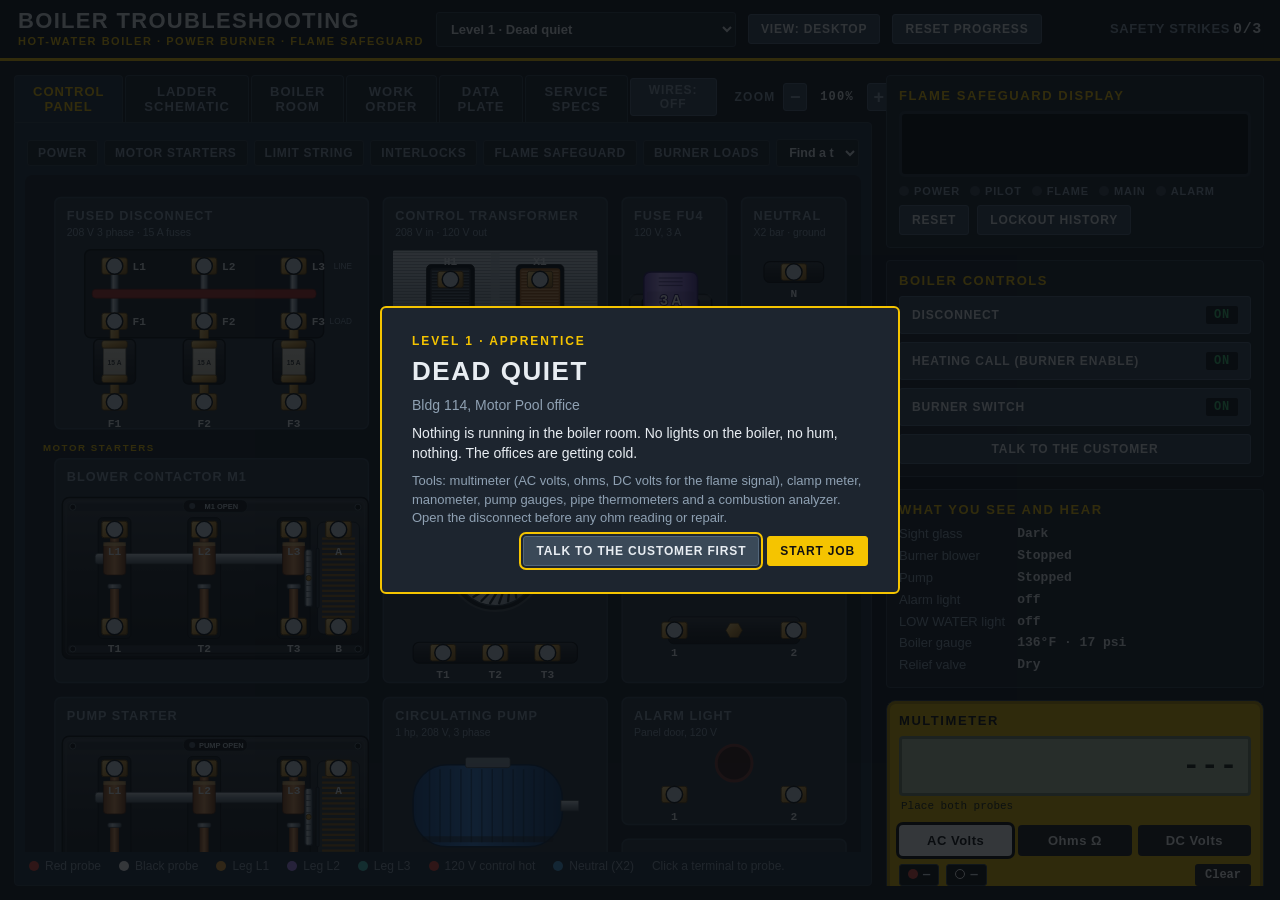
==== commit 870709c8: "Run the circulating pump continuously The pump starter coil is now fed from the 120 V bus through th" ====
--- a/boiler-troubleshooting.html
+++ b/boiler-troubleshooting.html
@@ -589,7 +589,7 @@
       <h2>Boiler controls</h2>
       <div class="tools">
         <button class="btn sw on" id="discBtn" type="button">Disconnect <em>ON</em></button>
-        <button class="btn sw on" id="callBtn" type="button">Heating call (building) <em>ON</em></button>
+        <button class="btn sw on" id="callBtn" type="button">Heating call (burner enable) <em>ON</em></button>
         <button class="btn sw on" id="bsBtn" type="button">Burner switch <em>ON</em></button>
         <button class="btn" id="custBtn" type="button">Talk to the customer</button>
       </div>
@@ -657,9 +657,9 @@
   PS_L1: 'Pump starter L1 (line)', PS_L2: 'Pump starter L2 (line)', PS_L3: 'Pump starter L3 (line)',
   PS_T1: 'Pump starter T1 (to motor)', PS_T2: 'Pump starter T2 (to motor)', PS_T3: 'Pump starter T3 (to motor)',
   PS_A: 'Pump starter coil A', PS_B: 'Pump starter coil B (neutral)',
-  OL_95: 'Pump overload contact 95 (NC, in)', OL_96: 'Pump overload contact 96 (NC, out to coil)',
+  OL_95: 'Pump overload contact 95 (NC, in from the 120 V bus)', OL_96: 'Pump overload contact 96 (NC, out to coil)',
   PM_T1: 'Pump motor T1', PM_T2: 'Pump motor T2', PM_T3: 'Pump motor T3',
-  EN_1: 'Heating call contact (building controls), in', EN_2: 'Heating call contact (building controls), out',
+  EN_1: 'Heating call contact (building controls), in', EN_2: 'Heating call contact (building controls), out (burner enable)',
   BS_1: 'Burner switch, in', BS_2: 'Burner switch, out',
   OC_1: 'Operating aquastat, in', OC_2: 'Operating aquastat, out',
   HL_1: 'High limit (manual reset), in', HL_2: 'High limit (manual reset), out',
@@ -685,7 +685,7 @@
   ['LN_L1'], ['LN_L2'], ['LN_L3'], ['F1_IN'], ['F2_IN'], ['F3_IN'],
   ['F1_OUT', 'XF_H1', 'M1_L1', 'PS_L1'], ['F2_OUT', 'XF_H2', 'M1_L2', 'PS_L2'], ['F3_OUT', 'M1_L3', 'PS_L3'],
   ['M1_T1', 'BM_T1'], ['M1_T2', 'BM_T2'], ['M1_T3', 'BM_T3'], ['PS_T1', 'PM_T1'], ['PS_T2', 'PM_T2'], ['PS_T3', 'PM_T3'],
-  ['XF_X1', 'FU_IN'], ['FU_OUT', 'EN_1', 'RM_L1'], ['EN_2', 'OL_95', 'BS_1'], ['OL_96', 'PS_A'],
+  ['XF_X1', 'FU_IN'], ['FU_OUT', 'EN_1', 'RM_L1', 'OL_95'], ['EN_2', 'BS_1'], ['OL_96', 'PS_A'],
   ['BS_2', 'OC_1'], ['OC_2', 'HL_1'], ['HL_2', 'LW_1'], ['LW_2', 'FS_1'], ['FS_2', 'RM_6', 'LG_1'], ['LG_2', 'HG_1'], ['HG_2', 'AP_1'], ['AP_2', 'RM_7'],
   ['RM_3', 'M1_A'], ['RM_4', 'AL_1'], ['RM_8', 'PV_1'], ['RM_9', 'V1_1', 'V2_1'], ['RM_10', 'IG_1'],
   ['XF_X2', 'NB', 'GND', 'PS_B', 'M1_B', 'RM_L2', 'AL_2', 'PV_2', 'V1_2', 'V2_2', 'IG_2'],
@@ -1825,14 +1825,13 @@
   /* control fuse FU4 feeding the left rail */
   s += SYM.fuse(RAIL_L - 40, 60, 'FU4 3A')[0] + `<path class="w" d="M${RAIL_L + 16} 60 h20 v20 H${RAIL_L} V1010"/>`;
   s += `<path class="w" d="M${RAIL_R} 46 V1010"/>`;
-  /* rung 1: heating call, pump overload contact, pump starter coil; node A feeds the burner */
-  s += rung(130, [['no', 'HEAT CALL'], ['wire', 'A', 120], ['nc', 'OL 95-96'], ['coil', 'PS']], { label: '1' });
-  s += `<text x="${RAIL_L + 300}" y="200" style="font:11px var(--mono);fill:#8fa1b3">PS = pump starter. OL opens on motor overload (manual reset).</text>`;
+  /* rung 1: the pump runs whenever the boiler has power (continuous circulation), through its overload contact */
+  s += rung(130, [['nc', 'OL 95-96'], ['coil', 'PS']], { label: '1' });
+  s += `<text x="${RAIL_L + 20}" y="190" style="font:11px var(--mono);fill:#8fa1b3">PS = pump starter: runs continuously. OL opens on motor overload (manual reset).</text>`;
   /* rung 3: from A through the limit string to terminal 6 */
-  const ax = 330;
-  s += `<path class="w" d="M${ax} 130 V290"/><circle cx="${ax}" cy="130" r="4" fill="#b9c6d3"/>`;
-  s += rung(290, [['no', 'BURNER SW'], ['temp', 'OPER 180°', true], ['temp', 'HI LIM MR', true], ['probe', 'LWCO'], ['flow', 'FLOW SW'], ['rmT', '6']], { from: ax, label: '3' });
-  s += `<text x="${ax + 4}" y="330" style="font:11px var(--mono);fill:#8fa1b3">operating and high limit open on temperature rise</text>`;
+  /* rung 3: the heating call from the building enables the burner through the limit string to terminal 6 */
+  s += rung(290, [['no', 'HEAT CALL'], ['no', 'BURNER SW'], ['temp', 'OPER 180°', true], ['temp', 'HI LIM MR', true], ['probe', 'LWCO'], ['flow', 'FLOW SW'], ['rmT', '6']], { label: '3' });
+  s += `<text x="${RAIL_L + 20}" y="330" style="font:11px var(--mono);fill:#8fa1b3">operating and high limit open on temperature rise</text>`;
   /* rung 4: lockout interlocks 6 to 7 */
   s += rung(390, [['rmT', '6'], ['press', 'LGPS (MR)'], ['press', 'HGPS (MR)', true], ['press', 'AIR SW'], ['rmT', '7']], { from: 180, to: 780, label: '4' });
   s += `<text x="180" y="430" style="font:11px var(--mono);fill:#8fa1b3">gas pressure switches are manual reset. 6 and 7 are inputs to the relay module.</text>`;
@@ -1959,7 +1958,7 @@
   ['Boiler pressure, cold / at 180°F', '12 / about 20 psi'], ['Pump differential', '≈ 9.4 psi'], ['Pump motor current, each leg', '≈ 3.3 A'], ['Blower motor current, each leg', '≈ 2.6 A']];
 function buildSpecs() {
   const t = (h, rows) => `<h3>${h}</h3><table><tr><th>Item</th><th>Value</th></tr>` + rows.map(r => `<tr><td>${r[0]}</td><td>${r[1]}</td></tr>`).join('') + '</table>';
-  return t('Electrical', [['Supply', '208 V, 3 phase, 60 Hz (120 V leg to ground)'], ['Disconnect fuses F1–F3', '15 A'], ['Control transformer', '208 V primary (L1-L2), 120 V secondary, X2 grounded'], ['Control fuse FU4', '3 A'], ['Burner blower motor', '3/4 hp, 2.6 A per leg running'], ['Circulating pump motor', '1 hp, 3.3 A per leg running'], ['Pump overload', 'manual reset, set 3.6 A'], ['Locked rotor (motor humming)', 'about 14–17 A'], ['Ignition transformer', '120 V primary, about 1.3 A'], ['Contactor coils and valve coils', '120 V']]) +
+  return t('Electrical', [['Supply', '208 V, 3 phase, 60 Hz (120 V leg to ground)'], ['Circulating pump', 'runs continuously whenever the boiler has power'], ['Heating call (building controls)', 'enables the burner only'], ['Disconnect fuses F1–F3', '15 A'], ['Control transformer', '208 V primary (L1-L2), 120 V secondary, X2 grounded'], ['Control fuse FU4', '3 A'], ['Burner blower motor', '3/4 hp, 2.6 A per leg running'], ['Circulating pump motor', '1 hp, 3.3 A per leg running'], ['Pump overload', 'manual reset, set 3.6 A'], ['Locked rotor (motor humming)', 'about 14–17 A'], ['Ignition transformer', '120 V primary, about 1.3 A'], ['Contactor coils and valve coils', '120 V']]) +
     t('Flame safeguard sequence (this game runs it at 2× speed)', [['Initiate after power-up', '10 s'], ['Prepurge (blower on, airflow proven within 10 s)', '30 s'], ['Pilot flame establishing period, PFEP (ignition + pilot)', '10 s'], ['Main flame establishing period, MFEP (pilot + main)', '10 s'], ['Run (main valves only, interrupted pilot)', 'until the limits open'], ['Postpurge', '15 s'], ['Flame signal to prove flame', '1.25 V dc minimum'], ['Normal flame signal, pilot / main', '2 – 3 / 3.5 – 4.5 V dc']]) +
     t('Gas train (natural gas)', [['Inlet pressure', '7 in. w.c. (6.5 firing)'], ['Manifold pressure, full fire', '3.5 in. w.c.'], ['Pilot pressure', '3.0 in. w.c.'], ['Low gas pressure switch (manual reset)', 'opens below 3.5 in. w.c.'], ['High gas pressure switch (manual reset)', 'opens above 5.0 in. w.c.'], ['Air proving switch', 'closes at 0.5 in. w.c.'], ['Blower static at the switch port', 'about 1.4 in. w.c.']]) +
     t('Combustion (flue gas at the stack)', [['O2', '3 – 6 %'], ['CO2', '8.5 – 10 %'], ['CO, as measured', 'under 100 ppm'], ['Stack temperature', '380 – 450°F'], ['Combustion efficiency', 'about 82 %']]) +
@@ -2190,7 +2189,7 @@
   sheet(`<div class="kick">Level ${l.n} · ${esc(l.rank)}</div><h3>${esc(l.title)}</h3><p style="color:var(--dim)">${esc(l.site)}</p><p>${esc(l.ticket)}</p>
     <p style="color:var(--dim);font-size:13px">Tools: multimeter (AC volts, ohms, DC volts for the flame signal), clamp meter, manometer, pump gauges, pipe thermometers and a combustion analyzer. Open the disconnect before any ohm reading or repair.</p>
     <div class="row"><button class="btn" id="custBtn0" type="button">Talk to the customer first</button><button class="btn go" id="goBtn" type="button">Start job</button></div>`);
-  $('goBtn').onclick = () => { closeSheet(); active = true; t0 = Date.now(); log('On site. The building controls are calling for heat.'); };
+  $('goBtn').onclick = () => { closeSheet(); active = true; t0 = Date.now(); log('On site. The pump runs all the time, and the building controls are calling for heat.'); };
   $('custBtn0').onclick = () => { $('goBtn').onclick(); custSheet(); };
 }
 function endLevel(win, msg) {
@@ -2294,7 +2293,7 @@
   $('clearP').onclick = () => { probes = { red: null, black: null }; probeSel = null; measure(false); };
   $('wireTog').onclick = () => { const on = $('unitSvg').classList.toggle('nowires'); $('wireTog').textContent = 'Wires: ' + (on ? 'Off' : 'On'); $('wireTog').setAttribute('aria-pressed', String(!on)); };
   $('discBtn').onclick = () => { if (!active) return; B.disc = !B.disc; log(B.disc ? 'Disconnect closed. Power is on.' : 'Disconnect opened. Power is off to the boiler controls (the line side is still live).'); B.tick(0.01); updateStatus(); measure(false); };
-  $('callBtn').onclick = () => { if (!active) return; B.call = !B.call; log('Heating call from the building controls ' + (B.call ? 'ON.' : 'OFF.')); B.tick(0.01); updateStatus(); measure(false); };
+  $('callBtn').onclick = () => { if (!active) return; B.call = !B.call; log('Heating call from the building controls ' + (B.call ? 'ON. The burner is enabled.' : 'OFF. The burner is disabled; the pump keeps running.')); B.tick(0.01); updateStatus(); measure(false); };
   $('bsBtn').onclick = () => { if (!active) return; B.burnerSw = !B.burnerSw; log('Burner switch ' + (B.burnerSw ? 'ON.' : 'OFF.')); B.tick(0.01); updateStatus(); measure(false); };
   $('custBtn').onclick = custSheet; $('rmReset').onclick = rmReset; $('rmHist').onclick = rmHistory;
   $('clampBtn').onclick = clamp; $('manoBtn').onclick = mano; $('pgBtn').onclick = pumpGauge; $('anaBtn').onclick = analyzer;
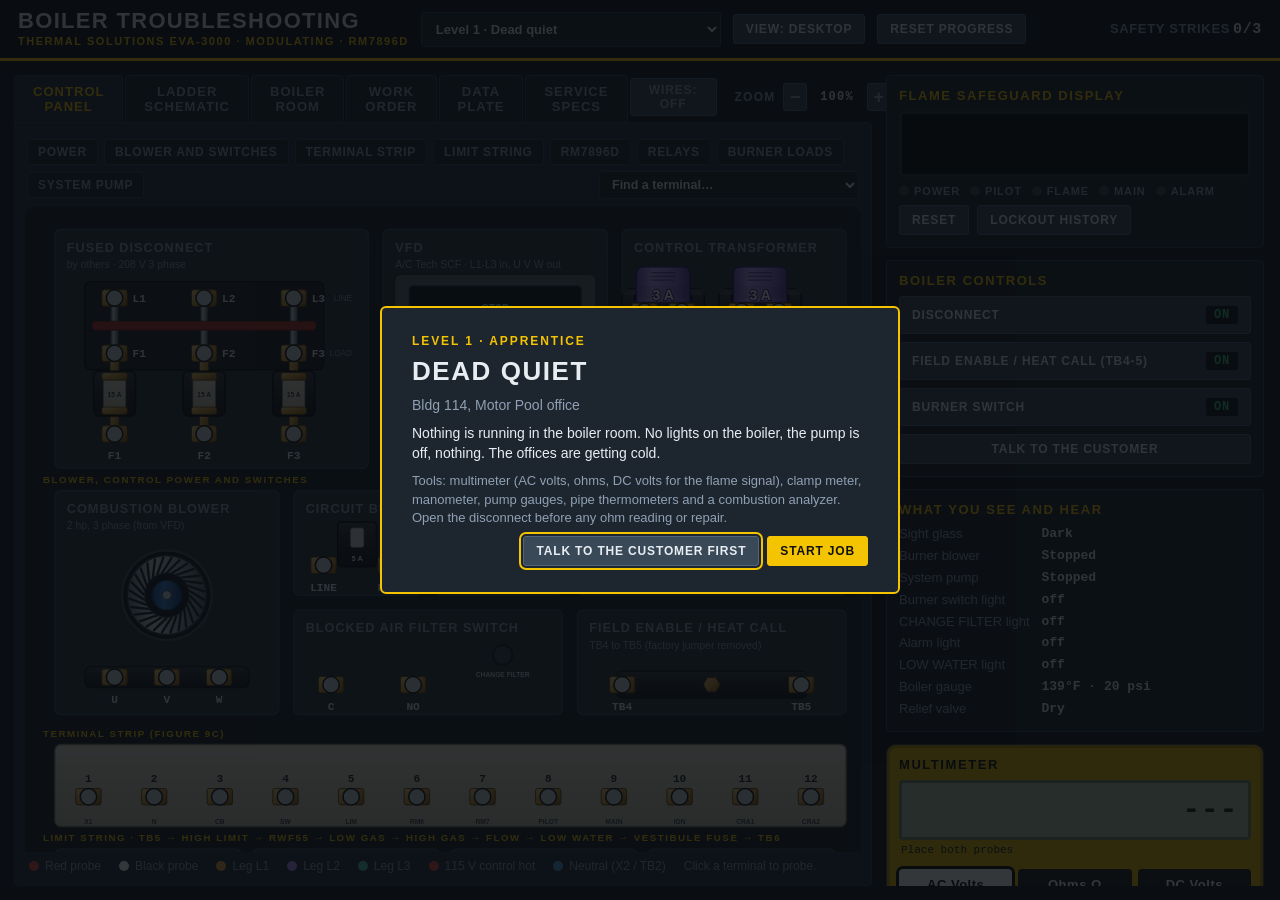
==== commit 2897cbc2: "Model the game on the Thermal Solutions EVA-3000 Rebuilt from the EVA I&O manual (81456001 R12-6/16)" ====
--- a/boiler-troubleshooting.html
+++ b/boiler-troubleshooting.html
@@ -545,7 +545,7 @@
 </head>
 <body>
 <header>
-  <h1>Boiler Troubleshooting<small>Hot-water boiler · power burner · flame safeguard</small></h1>
+  <h1>Boiler Troubleshooting<small>Thermal Solutions EVA-3000 · modulating · RM7896D</small></h1>
   <div id="lvlTabs" role="tablist" aria-label="Levels"></div>
   <button class="btn" id="viewBtn" type="button" title="Switch between the desktop, phone and smartboard layouts">View: Desktop</button>
   <span id="bzBox"><button class="btn" id="bzDn" type="button" title="Make everything smaller">Size −</button><button class="btn" id="bzUp" type="button" title="Make everything bigger">Size +</button></span>
@@ -566,12 +566,12 @@
     </div>
     <div class="view" id="viewUnit">
       <div class="unitnav" id="unitNav"></div>
-      <div class="scroll" id="unitScroll"><svg id="unitSvg" class="nowires" viewBox="0 0 1120 2110" preserveAspectRatio="xMidYMin meet" role="img" aria-label="Boiler control panel with probe points"></svg></div>
-      <div class="legend"><span><i style="background:var(--red)"></i>Red probe</span><span><i style="background:#fff"></i>Black probe</span><span><i style="background:#e8a33b"></i>Leg L1</span><span><i style="background:#b48cff"></i>Leg L2</span><span><i style="background:#4ac9c0"></i>Leg L3</span><span><i style="background:#e5483b"></i>120 V control hot</span><span><i style="background:#4aa3df"></i>Neutral (X2)</span><span>Click a terminal to probe.</span></div>
+      <div class="scroll" id="unitScroll"><svg id="unitSvg" class="nowires" viewBox="0 0 1120 2420" preserveAspectRatio="xMidYMin meet" role="img" aria-label="Boiler control panel with probe points"></svg></div>
+      <div class="legend"><span><i style="background:var(--red)"></i>Red probe</span><span><i style="background:#fff"></i>Black probe</span><span><i style="background:#e8a33b"></i>Leg L1</span><span><i style="background:#b48cff"></i>Leg L2</span><span><i style="background:#4ac9c0"></i>Leg L3</span><span><i style="background:#e5483b"></i>115 V control hot</span><span><i style="background:#4aa3df"></i>Neutral (X2 / TB2)</span><span>Click a terminal to probe.</span></div>
     </div>
     <div class="view" id="viewSchem" hidden>
       <div class="scroll" style="flex:1;min-height:0;overflow:auto"><svg id="schemSvg" class="sch" viewBox="0 0 900 1390" preserveAspectRatio="xMidYMin meet" role="img" aria-label="Ladder schematic of the boiler controls"></svg></div>
-      <div class="legend"><span>Top: 208 V 3-phase power. Below: 120 V control from the control transformer (left rail X1 after FU4, right rail X2). Numbers on the right are line numbers.</span></div>
+      <div class="legend"><span>Top: 208 V 3-phase power. Below: 115 V control (left rail TB3 after the breaker, right rail TB2). Follows EVA manual Figure 9c. Numbers on the right are line numbers.</span></div>
     </div>
     <div class="view" id="viewPic" hidden><div class="scroll"><svg id="picSvg" viewBox="0 0 1100 760" preserveAspectRatio="xMidYMin meet" role="img" aria-label="Boiler room with burner, gas train, pump and piping"></svg>
       <div id="picPanel"><div class="pc" id="picSel"><h3>Look closely</h3><p class="dim">Click any part of the boiler room to inspect it.</p></div></div></div></div>
@@ -589,7 +589,7 @@
       <h2>Boiler controls</h2>
       <div class="tools">
         <button class="btn sw on" id="discBtn" type="button">Disconnect <em>ON</em></button>
-        <button class="btn sw on" id="callBtn" type="button">Heating call (burner enable) <em>ON</em></button>
+        <button class="btn sw on" id="callBtn" type="button">Field enable / heat call (TB4-5) <em>ON</em></button>
         <button class="btn sw on" id="bsBtn" type="button">Burner switch <em>ON</em></button>
         <button class="btn" id="custBtn" type="button">Talk to the customer</button>
       </div>
@@ -609,11 +609,11 @@
     </div>
     <div class="card" id="cardClamp">
       <h2>Clamp meter &amp; gauges</h2>
-      <div class="row" style="margin-bottom:6px"><select id="clampSel" aria-label="Clamp location"><option value="pump1">Pump motor lead T1</option><option value="pump2">Pump motor lead T2</option><option value="pump3">Pump motor lead T3</option><option value="blower1">Blower motor lead T1</option><option value="blower2">Blower motor lead T2</option><option value="blower3">Blower motor lead T3</option><option value="ign">Ignition transformer lead</option><option value="x1">Control transformer X1</option><option value="line">Main line L1</option></select><button class="btn" id="clampBtn" type="button">Clamp</button></div>
+      <div class="row" style="margin-bottom:6px"><select id="clampSel" aria-label="Clamp location"><option value="pump1">System pump lead T1</option><option value="pump2">System pump lead T2</option><option value="pump3">System pump lead T3</option><option value="blower">Blower motor lead U (VFD output)</option><option value="vfdin">VFD input L1</option><option value="ign">Ignition transformer lead</option><option value="x1">Control transformer X1</option><option value="line">Main line L1</option></select><button class="btn" id="clampBtn" type="button">Clamp</button></div>
       <div class="row" style="margin-bottom:10px;font-family:var(--mono)">Amps: <b id="clampOut">---</b></div>
-      <div class="row" style="margin-bottom:6px"><select id="manoSel" aria-label="Manometer port"><option value="inlet">Manometer: gas inlet port</option><option value="manifold">Manometer: manifold port (after V2)</option><option value="pilot">Manometer: pilot test port</option><option value="air">Manometer: blower static (air switch port)</option></select><button class="btn" id="manoBtn" type="button">Read</button></div>
+      <div class="row" style="margin-bottom:6px"><select id="manoSel" aria-label="Manometer port"><option value="inlet">Manometer: gas inlet port</option><option value="manifold">Manometer: port after the main valves</option><option value="pilot">Manometer: pilot test port</option><option value="air">Manometer: combustion airflow switch port</option></select><button class="btn" id="manoBtn" type="button">Read</button></div>
       <div class="row" style="margin-bottom:10px;font-family:var(--mono)">Pressure: <b id="manoOut">---</b></div>
-      <div class="row" style="margin-bottom:6px"><select id="pgSel" aria-label="Pump gauge"><option value="dp">Pump suction and discharge gauges</option><option value="ret">Pipe thermometer: return water</option><option value="sup">Pipe thermometer: supply water</option></select><button class="btn" id="pgBtn" type="button">Read</button></div>
+      <div class="row" style="margin-bottom:6px"><select id="pgSel" aria-label="Pump gauge"><option value="dp">System pump suction and discharge gauges</option><option value="ret">Pipe thermometer: return water</option><option value="sup">Pipe thermometer: supply water</option></select><button class="btn" id="pgBtn" type="button">Read</button></div>
       <div class="row" style="margin-bottom:10px;font-family:var(--mono)"><b id="pgOut">---</b></div>
       <div class="row"><button class="btn" id="anaBtn" type="button">Combustion analyzer in the stack</button></div>
       <div id="anaOut" style="font-family:var(--mono);font-size:12.5px;margin-top:6px">---</div>
@@ -631,68 +631,88 @@
 <div id="modal" hidden><div class="sheet" id="sheet" role="dialog" aria-modal="true"></div></div>
 <script>
 /* ---- engine.js ---- */
-/* ===== Hot-water boiler simulation: 208 V 3-phase power (blower and pump motors), 120 V control circuit from a control
-   transformer, 7800-series flame safeguard (on/off burner), water side (pump, flow, pressure, expansion tank, relief valve)
-   and combustion (gas pressures, air, flue gas).
+/* ===== Simulation of a Thermal Solutions EVA-3000 hot-water boiler (EVA3000BN1-UEBM), modelled on the EVA I&O manual
+   (81456001 R12-6/16), Figure 9c "Standard UL/FM/CSD-1 Wiring Diagram (Modulation) EVA 2000S-3000":
+   - 208 V 3-phase supply to a variable frequency drive (A/C Tech SCF) that runs the 2 hp combustion blower, and through
+     two primary fuses to a control transformer (115 V secondary, X2 grounded) -> 5 A control circuit breaker.
+   - Terminal strip TB1-TB13 exactly as the diagram numbers it; Honeywell RM7896D flame safeguard on its subbase
+     (5 = power, 4 = blower, 6 = limits in, 7 = lockout interlock in, 8 = pilot, 9 = main valves, 10 = ignition, 3 = alarm).
+   - Limit string TB5 -> high limit (L4008E, manual reset) -> operating switch (RWF55 Q13-Q14) -> low gas -> high gas ->
+     flow switch (FS4-3) -> low-water cutoff -> vestibule fuse switch -> TB6. Combustion airflow switch TB6 -> TB7.
+   - Modulation: RWF55 holds low fire until CRA2 "release to mod" (TD-1, 20 s after the main valves open), then
+     sets blower speed (VFD) to the load; the SKP75 ratio valve follows the air.
    Written in plain ES2017 on purpose: the classroom smartboard browser is old. ===== */
 
-const SPEED = 2;            /* flame safeguard timers run at twice real time so a full start takes about 40 s, not 80 s */
-const FLAME_MIN = 1.25;     /* flame signal (V dc at the test jacks) needed to prove flame */
-const OC_SET = 180, OC_DIFF = 15, HL_SET = 210;   /* operating aquastat opens at 180 and closes at 165; manual reset high limit 210 */
-const XF_RATIO = 120 / 208; /* control transformer 208 V primary, 120 V secondary */
-
-/* every probe point on the panel, in the words a tech would use */
+const SPEED = 2;            /* flame safeguard timers run at twice real time */
+const FLAME_MIN = 1.25;     /* RM7896 proves flame at 1.25 V dc; the manual's normal range is 1.5 - 5.0 V dc */
+const RWF_SP = 180, RWF_ON = 175, RWF_OFF = 185, HL_SET = 210;   /* RWF55 setpoint (factory 180°F), burner on/off points; L4008E high limit */
+const XF_RATIO = 115 / 208; /* control transformer, 208 V tap to 115 V */
+const FS_MAKE = 110;        /* gpm at which the flow switch paddle closes (EVA-3000 minimum flow 131 gpm) */
+const RELIEF = 50;          /* relief valve setting (set at time of purchase; 50 psi assumed) */
+
+/* every probe point, in the words a tech would use */
 const NODES = {
-  LN_L1: 'Disconnect, line side L1 (always live)', LN_L2: 'Disconnect, line side L2 (always live)', LN_L3: 'Disconnect, line side L3 (always live)',
+  LN_L1: 'Fused disconnect, line side L1 (always live)', LN_L2: 'Fused disconnect, line side L2 (always live)', LN_L3: 'Fused disconnect, line side L3 (always live)',
   F1_IN: 'Disconnect fuse F1, in', F2_IN: 'Disconnect fuse F2, in', F3_IN: 'Disconnect fuse F3, in',
-  F1_OUT: 'Disconnect fuse F1, out', F2_OUT: 'Disconnect fuse F2, out', F3_OUT: 'Disconnect fuse F3, out',
-  XF_H1: 'Control transformer H1 (208 V primary)', XF_H2: 'Control transformer H2 (208 V primary)',
-  XF_X1: 'Control transformer X1 (120 V secondary)', XF_X2: 'Control transformer X2 (secondary, grounded)',
-  FU_IN: 'Control fuse FU4, in', FU_OUT: 'Control fuse FU4, out (120 V bus)',
-  NB: 'Neutral bar (X2)', GND: 'Ground lug (bare metal)',
-  M1_L1: 'Blower contactor M1 L1 (line)', M1_L2: 'Blower contactor M1 L2 (line)', M1_L3: 'Blower contactor M1 L3 (line)',
-  M1_T1: 'Blower contactor M1 T1 (load)', M1_T2: 'Blower contactor M1 T2 (load)', M1_T3: 'Blower contactor M1 T3 (load)',
-  M1_A: 'Blower contactor M1 coil A (from RM 3)', M1_B: 'Blower contactor M1 coil B (neutral)',
-  BM_T1: 'Blower motor T1', BM_T2: 'Blower motor T2', BM_T3: 'Blower motor T3',
-  PS_L1: 'Pump starter L1 (line)', PS_L2: 'Pump starter L2 (line)', PS_L3: 'Pump starter L3 (line)',
-  PS_T1: 'Pump starter T1 (to motor)', PS_T2: 'Pump starter T2 (to motor)', PS_T3: 'Pump starter T3 (to motor)',
-  PS_A: 'Pump starter coil A', PS_B: 'Pump starter coil B (neutral)',
-  OL_95: 'Pump overload contact 95 (NC, in from the 120 V bus)', OL_96: 'Pump overload contact 96 (NC, out to coil)',
-  PM_T1: 'Pump motor T1', PM_T2: 'Pump motor T2', PM_T3: 'Pump motor T3',
-  EN_1: 'Heating call contact (building controls), in', EN_2: 'Heating call contact (building controls), out (burner enable)',
-  BS_1: 'Burner switch, in', BS_2: 'Burner switch, out',
-  OC_1: 'Operating aquastat, in', OC_2: 'Operating aquastat, out',
-  HL_1: 'High limit (manual reset), in', HL_2: 'High limit (manual reset), out',
+  F1_OUT: 'Disconnect fuse F1, out (boiler L1)', F2_OUT: 'Disconnect fuse F2, out (boiler L2)', F3_OUT: 'Disconnect fuse F3, out (boiler L3)',
+  VFD_L1: 'VFD input L1', VFD_L2: 'VFD input L2/N', VFD_L3: 'VFD input L3',
+  VFD_U: 'VFD output U (to blower)', VFD_V: 'VFD output V (to blower)', VFD_W: 'VFD output W (to blower)',
+  BM_U: 'Blower motor lead U', BM_V: 'Blower motor lead V', BM_W: 'Blower motor lead W',
+  FUA_IN: 'Control transformer primary fuse FU1 (L1), in', FUA_OUT: 'Control transformer primary fuse FU1 (L1), out',
+  FUB_IN: 'Control transformer primary fuse FU1 (L2), in', FUB_OUT: 'Control transformer primary fuse FU1 (L2), out',
+  XF_H1: 'Control transformer H1', XF_H2: 'Control transformer H2 (208 V tap)', XF_X1: 'Control transformer X1 (115 V)', XF_X2: 'Control transformer X2 (grounded)',
+  CB_1: '115 V control circuit breaker, line', CB_2: '115 V control circuit breaker, load',
+  BS_1: 'Burner ON/OFF switch, terminal 1', BS_2: 'Burner ON/OFF switch, terminal 2',
+  FL_C: 'Blocked air filter switch C', FL_NO: 'Blocked air filter switch NO (to filter light)',
+  EN_1: 'Field enable / heating call (TB4 side)', EN_2: 'Field enable / heating call (TB5 side)',
+  HL_1: 'High limit L4008E (manual reset), C', HL_2: 'High limit L4008E (manual reset), NC',
+  OC_1: 'Operating switch RWF55 Q13', OC_2: 'Operating switch RWF55 Q14',
+  LG_1: 'Low gas pressure switch C', LG_2: 'Low gas pressure switch NO',
+  HG_1: 'High gas pressure switch C', HG_2: 'High gas pressure switch NC',
+  FS_1: 'Water flow switch NO', FS_2: 'Water flow switch C',
   LW_1: 'Low-water cutoff, in', LW_2: 'Low-water cutoff, out',
-  FS_1: 'Flow switch, in', FS_2: 'Flow switch, out (to RM terminal 6)',
-  LG_1: 'Low gas pressure switch, in', LG_2: 'Low gas pressure switch, out',
-  HG_1: 'High gas pressure switch, in', HG_2: 'High gas pressure switch, out',
-  AP_1: 'Air proving switch, common', AP_2: 'Air proving switch, normally open (to RM terminal 7)',
-  RM_L1: 'Relay module L1 (power in)', RM_L2: 'Relay module L2 (neutral)',
-  RM_3: 'Relay module 3 (blower contactor out)', RM_4: 'Relay module 4 (alarm out)',
-  RM_6: 'Relay module 6 (limits and operating control in)', RM_7: 'Relay module 7 (lockout interlock in)',
-  RM_8: 'Relay module 8 (pilot valve out)', RM_9: 'Relay module 9 (main valves out)', RM_10: 'Relay module 10 (ignition out)',
-  FT_P: 'Flame signal test jack + (V dc)', FT_N: 'Flame signal test jack − (common)',
-  AL_1: 'Alarm light, from RM 4', AL_2: 'Alarm light, neutral',
-  PV_1: 'Pilot valve coil, from RM 8', PV_2: 'Pilot valve coil, neutral',
-  V1_1: 'Main valve V1 coil, from RM 9', V1_2: 'Main valve V1 coil, neutral',
-  V2_1: 'Main valve V2 coil, from RM 9', V2_2: 'Main valve V2 coil, neutral',
-  IG_1: 'Ignition transformer primary, from RM 10', IG_2: 'Ignition transformer primary, neutral'
+  VF_1: 'Vestibule fuse switch, in', VF_2: 'Vestibule fuse switch, out (to TB6)',
+  AP_1: 'Combustion airflow switch C', AP_2: 'Combustion airflow switch NO (to TB7)',
+  RM_L2: 'RM7896D subbase L2 (neutral)', RM_3: 'RM7896D subbase 3 (alarm)', RM_4: 'RM7896D subbase 4 (blower)', RM_5: 'RM7896D subbase 5 (power)',
+  RM_6: 'RM7896D subbase 6 (limits in)', RM_7: 'RM7896D subbase 7 (lockout interlock)', RM_8: 'RM7896D subbase 8 (pilot valve)',
+  RM_9: 'RM7896D subbase 9 (main valves)', RM_10: 'RM7896D subbase 10 (ignition)',
+  FT_P: 'Flame amplifier test jack + (V dc)', FT_N: 'Flame amplifier test jack − (common)',
+  CR1_A: 'Relay CRA1 (enable blower) coil 14', CR1_B: 'Relay CRA1 (enable blower) coil 13',
+  CR2_A: 'Relay CRA2 (release to mod) coil 14', CR2_B: 'Relay CRA2 (release to mod) coil 13',
+  TD_1: 'Time delay TD-1, in (from TB9)', TD_2: 'Time delay TD-1, common',
+  PV_1: 'Pilot gas valve V4046, lead 1', PV_2: 'Pilot gas valve V4046, lead 2',
+  V1_1: 'SKP75 air/gas ratio actuator, L', V1_2: 'SKP75 air/gas ratio actuator, N',
+  V2_1: 'Secondary gas valve, lead 1', V2_2: 'Secondary gas valve, lead 2',
+  VV_1: 'Vent valve (normally open), lead 1', VV_2: 'Vent valve (normally open), lead 2',
+  IG_1: 'Ignition transformer, lead 1', IG_2: 'Ignition transformer, lead 2',
+  AL_1: 'Alarm light, from RM 3', AL_2: 'Alarm light, neutral',
+  OL_95: 'System pump overload 95 (from TB3)', OL_96: 'System pump overload 96 (to starter coil)',
+  PS_A: 'System pump starter coil A', PS_B: 'System pump starter coil B (neutral)',
+  PS_L1: 'System pump starter L1', PS_L2: 'System pump starter L2', PS_L3: 'System pump starter L3',
+  PS_T1: 'System pump starter T1', PS_T2: 'System pump starter T2', PS_T3: 'System pump starter T3',
+  PM_T1: 'System pump motor T1', PM_T2: 'System pump motor T2', PM_T3: 'System pump motor T3',
+  GND: 'Ground lug (chassis)'
 };
-
-/* points joined by wire (one list per wire run) */
+for (let n = 1; n <= 12; n++) NODES['TB' + n] = 'Terminal block TB' + n;
+
+/* points joined by wire (one list per wire run), following the Figure 9c wire numbers */
 const NETS = [
   ['LN_L1'], ['LN_L2'], ['LN_L3'], ['F1_IN'], ['F2_IN'], ['F3_IN'],
-  ['F1_OUT', 'XF_H1', 'M1_L1', 'PS_L1'], ['F2_OUT', 'XF_H2', 'M1_L2', 'PS_L2'], ['F3_OUT', 'M1_L3', 'PS_L3'],
-  ['M1_T1', 'BM_T1'], ['M1_T2', 'BM_T2'], ['M1_T3', 'BM_T3'], ['PS_T1', 'PM_T1'], ['PS_T2', 'PM_T2'], ['PS_T3', 'PM_T3'],
-  ['XF_X1', 'FU_IN'], ['FU_OUT', 'EN_1', 'RM_L1', 'OL_95'], ['EN_2', 'BS_1'], ['OL_96', 'PS_A'],
-  ['BS_2', 'OC_1'], ['OC_2', 'HL_1'], ['HL_2', 'LW_1'], ['LW_2', 'FS_1'], ['FS_2', 'RM_6', 'LG_1'], ['LG_2', 'HG_1'], ['HG_2', 'AP_1'], ['AP_2', 'RM_7'],
-  ['RM_3', 'M1_A'], ['RM_4', 'AL_1'], ['RM_8', 'PV_1'], ['RM_9', 'V1_1', 'V2_1'], ['RM_10', 'IG_1'],
-  ['XF_X2', 'NB', 'GND', 'PS_B', 'M1_B', 'RM_L2', 'AL_2', 'PV_2', 'V1_2', 'V2_2', 'IG_2'],
+  ['F1_OUT', 'VFD_L1', 'FUA_IN', 'PS_L1'], ['F2_OUT', 'VFD_L2', 'FUB_IN', 'PS_L2'], ['F3_OUT', 'VFD_L3', 'PS_L3'],
+  ['VFD_U', 'BM_U'], ['VFD_V', 'BM_V'], ['VFD_W', 'BM_W'],
+  ['FUA_OUT', 'XF_H1'], ['FUB_OUT', 'XF_H2'],
+  ['XF_X1', 'TB1', 'CB_1'], ['CB_2', 'TB3', 'BS_1', 'RM_5', 'OL_95'], ['BS_2', 'TB4', 'FL_C', 'EN_1'], ['FL_NO'],
+  ['EN_2', 'TB5', 'HL_1'], ['HL_2', 'OC_1'], ['OC_2', 'LG_1'], ['LG_2', 'HG_1'], ['HG_2', 'FS_1'], ['FS_2', 'LW_1'], ['LW_2', 'VF_1'],
+  ['VF_2', 'TB6', 'RM_6', 'AP_1'], ['AP_2', 'TB7', 'RM_7'],
+  ['RM_4', 'TB11', 'CR1_A'], ['RM_8', 'TB8', 'PV_1'], ['RM_9', 'TB9', 'V1_1', 'V2_1', 'VV_1', 'TD_1'], ['RM_10', 'TB10', 'IG_1'], ['RM_3', 'AL_1'],
+  ['TB12', 'CR2_A'], ['OL_96', 'PS_A'],
+  ['PS_T1', 'PM_T1'], ['PS_T2', 'PM_T2'], ['PS_T3', 'PM_T3'],
+  ['XF_X2', 'TB2', 'GND', 'RM_L2', 'CR1_B', 'CR2_B', 'TD_2', 'PV_2', 'V1_2', 'V2_2', 'VV_2', 'IG_2', 'AL_2', 'PS_B'],
   ['FT_P'], ['FT_N']
 ];
 const NET_OF = {};
 NETS.forEach((n, i) => n.forEach(x => { NET_OF[x] = i; }));
+const VFD_OUT = ['VFD_U', 'VFD_V', 'VFD_W', 'BM_U', 'BM_V', 'BM_W'];
 
 /* ---------- a small resistor-network solver: AC voltages (as phasors) with the power on, ohms with it off ---------- */
 function netGroups(els) {
@@ -758,14 +778,15 @@
 const phasor = (mag, deg) => [mag * Math.cos(deg * Math.PI / 180), mag * Math.sin(deg * Math.PI / 180)];
 
 /* ---------- the boiler ---------- */
-const RM_TEXT = { OFF: 'NO POWER', INIT: 'INITIATE', STANDBY: 'STANDBY', PURGE: 'PREPURGE', PFEP: 'PILOT IGN (PFEP)', MFEP: 'MAIN IGN (MFEP)', RUN: 'RUN', POST: 'POSTPURGE', LOCKOUT: 'LOCKOUT', HOLD: 'STANDBY HOLD' };
-const RM_OUT = { 3: ['PURGE', 'PFEP', 'MFEP', 'RUN', 'POST'], 8: ['PFEP', 'MFEP'], 10: ['PFEP'], 9: ['MFEP', 'RUN'], 4: ['LOCKOUT'] };
+const RM_TEXT = { OFF: 'NO POWER', INIT: 'INITIATE', STANDBY: 'STANDBY', HOLD: 'STANDBY HOLD', PURGE: 'PREPURGE', PFEP: 'PILOT IGN', MFEP: 'MAIN IGN', RUN: 'RUN', POST: 'POSTPURGE', LOCKOUT: 'LOCKOUT' };
+const RM_OUT = { 4: ['PURGE', 'PFEP', 'MFEP', 'RUN', 'POST'], 8: ['PFEP', 'MFEP'], 10: ['PFEP'], 9: ['MFEP', 'RUN'], 3: ['LOCKOUT'] };
 
 const Boiler = {
   faults: new Set(), disc: true, call: true, burnerSw: true,
-  rm: null, Tb: 140, ocOpen: false, hlTrip: false, lgTrip: false, hgTrip: false, lockedOnce: false,
-  pilot: false, main: false, spark: false, sig: 0, air: 0, flow: 0, dp: 0, pin: 7.2, man: 0, pilotP: 0,
-  pumpRun: false, blowerRun: false, pumpHum: false, blowerHum: false, olTrip: false, humT: 0, P: 18, relief: 'dry', time: 0, seed: 1, quiet: false, V: {}, en: {}, onLog: null, resetsSinceFix: 0,
+  rm: null, Tb: 140, ocOpen: false, hlTrip: false, lgTrip: false, hgTrip: false, olTrip: false,
+  pilot: false, main: false, spark: false, sig: 0, air: 0, flow: 0, dp: 0, pin: 10.5, man: 0, pilotP: 0,
+  rate: 0, hz: 0, vfdFault: '', tdT: 0, pumpRun: false, blowerRun: false, pumpHum: false, humT: 0,
+  P: 20, relief: 'dry', time: 0, seed: 1, quiet: false, V: {}, en: {}, onLog: null, resetsSinceFix: 0,
 
   has(f) { return this.faults.has(f); },
   reset(faults, seed, opt) {
@@ -773,9 +794,10 @@
     this.faults = new Set(faults); this.seed = seed || 1;
     this.disc = true; this.call = true; this.burnerSw = true;
     this.rm = { st: 'OFF', t: 0, el: 0, ilk: false, hold: 0, hist: [], lock: '', runT: 0, lowSig: 0 };
-    this.Tb = opt.Tb != null ? opt.Tb : 138 + (seed % 5) * 2; this.ocOpen = false; this.hlTrip = false; this.lgTrip = false; this.hgTrip = false;
+    this.Tb = opt.Tb != null ? opt.Tb : 138 + (seed % 5) * 2; this.ocOpen = false; this.hlTrip = false; this.lgTrip = false; this.hgTrip = false; this.olTrip = false;
     this.pilot = false; this.main = false; this.spark = false; this.sig = 0; this.air = 0; this.flow = 0; this.dp = 0;
-    this.pumpRun = false; this.blowerRun = false; this.pumpHum = false; this.blowerHum = false; this.olTrip = false; this.humT = 0; this.time = 0; this.resetsSinceFix = 0; this.en = {};
+    this.rate = 0; this.hz = 0; this.vfdFault = ''; this.tdT = 0;
+    this.pumpRun = false; this.blowerRun = false; this.pumpHum = false; this.humT = 0; this.time = 0; this.resetsSinceFix = 0; this.en = {};
     this.line = 205 + (seed % 4) * 1.3;
     /* the boiler ran (or tried to) before the tech got there: play that out so the job is found as the customer left it */
     this.quiet = true;
@@ -786,45 +808,53 @@
   },
 
   /* ----- switch positions decided by the physical state ----- */
-  ocClosed() { if (this.has('oc_bad')) return false; if (this.has('oc_stuck')) return true; return !this.ocOpen; },
+  ocClosed() { if (this.has('oc_bad') || this.has('rwf_sensor')) return false; return !this.ocOpen; },
+  /* what the RWF55 thinks the water is: a drifted sensor reads 45°F low, so the controller overfires */
+  rwfT() { return this.has('sensor_low') ? this.Tb - 45 : this.Tb; },
   hlClosed() { return !this.has('hl_bad') && !this.hlTrip; },
   lowWater() { return this.has('low_water'); },
   lwClosed() { if (this.has('jmp_lwco')) return true; return !this.has('lwco_dirty') && !this.lowWater(); },
-  fsClosed() { return !this.has('fs_bad') && this.flow >= 20; },
-  apClosed() { if (this.has('aps_weld')) return true; return !this.has('aps_bad') && !this.has('aps_tube') && this.air >= 0.5; },
-  rmPowered() { return this.rmOK() && this.mag('RM_L1') > 90; },
+  fsClosed() { return !this.has('fs_bad') && this.flow >= FS_MAKE; },
+  apClosed() { if (this.has('aps_weld')) return true; return !this.has('aps_bad') && !this.has('aps_tube') && this.air >= 0.3; },
+  filterDirty() { return this.has('filter_dirty'); },
   rmOK() { return !this.has('rm_bad'); },
-  out(n) { const r = this.rm; return !!(r && this.rmOK() && this.lastPow && RM_OUT[n].indexOf(r.st) >= 0); },
+  rmPowered() { return this.rmOK() && this.mag('RM_5') > 90; },
+  out(n) {
+    const r = this.rm;
+    if (!(r && this.rmOK() && this.lastPow && RM_OUT[n].indexOf(r.st) >= 0)) return false;
+    return n !== 10 || r.el < 5;          /* early spark termination: ignition only the first 5 s of the pilot trial */
+  },
 
   elements() {
     const f = this.faults, O = Infinity, sw = on => on ? 0 : O, en = this.en;
     const leg = k => f.has('fuse_L' + k) ? O : 0;
-    const m1 = k => sw(en.m1 && !(k === 3 && f.has('m1_pole')));
     return [
       /* 208 V power */
       ['LN_L1', 'F1_IN', sw(this.disc)], ['LN_L2', 'F2_IN', sw(this.disc)], ['LN_L3', 'F3_IN', sw(this.disc)],
       ['F1_IN', 'F1_OUT', leg(1)], ['F2_IN', 'F2_OUT', leg(2)], ['F3_IN', 'F3_OUT', leg(3)],
-      ['XF_H1', 'XF_H2', f.has('xfmr_open') ? O : 45],
-      ['M1_L1', 'M1_T1', m1(1)], ['M1_L2', 'M1_T2', m1(2)], ['M1_L3', 'M1_T3', m1(3)],
+      ['VFD_L1', 'VFD_L2', 300], ['VFD_L2', 'VFD_L3', 300], ['VFD_L3', 'VFD_L1', 300],
+      ['FUA_IN', 'FUA_OUT', f.has('fuse_open') ? O : 0], ['FUB_IN', 'FUB_OUT', 0], ['XF_H1', 'XF_H2', f.has('xfmr_open') ? O : 45],
       ['PS_L1', 'PS_T1', sw(en.ps)], ['PS_L2', 'PS_T2', sw(en.ps)], ['PS_L3', 'PS_T3', sw(en.ps)],
-      /* motor windings in delta */
-      ['BM_T1', 'BM_T2', f.has('blower_open') ? O : 9.6], ['BM_T2', 'BM_T3', 9.6], ['BM_T3', 'BM_T1', 9.6],
-      ['PM_T1', 'PM_T2', f.has('pm_open') ? O : 7.2], ['PM_T2', 'PM_T3', 7.2], ['PM_T3', 'PM_T1', 7.2],
-      /* 120 V control */
-      ['FU_IN', 'FU_OUT', f.has('fuse_open') ? O : 0],
-      ['EN_1', 'EN_2', sw(this.call)], ['OL_95', 'OL_96', sw(!this.olTrip)], ['PS_A', 'PS_B', f.has('ps_coil') ? O : 260],
-      ['M1_A', 'M1_B', f.has('m1_coil') ? O : 280],
-      ['BS_1', 'BS_2', sw(this.burnerSw)], ['OC_1', 'OC_2', sw(this.ocClosed())], ['HL_1', 'HL_2', sw(this.hlClosed())],
-      ['LW_1', 'LW_2', sw(this.lwClosed())], ['FS_1', 'FS_2', sw(this.fsClosed())],
-      ['LG_1', 'LG_2', sw(!this.lgTrip)], ['HG_1', 'HG_2', sw(!this.hgTrip)], ['AP_1', 'AP_2', sw(this.apClosed())],
-      ['RM_L1', 'RM_L2', 3300], ['RM_6', 'RM_L2', 22000], ['RM_7', 'RM_L2', 22000],
-      ['RM_L1', 'RM_3', sw(this.out(3))], ['RM_L1', 'RM_4', sw(this.out(4))], ['RM_L1', 'RM_8', sw(this.out(8))], ['RM_L1', 'RM_9', sw(this.out(9))], ['RM_L1', 'RM_10', sw(this.out(10))],
-      ['AL_1', 'AL_2', 150], ['PV_1', 'PV_2', f.has('pv_open') ? O : 640],
-      ['V1_1', 'V1_2', f.has('v1_open') ? O : 1150], ['V2_1', 'V2_2', f.has('v2_open') ? O : 1150], ['IG_1', 'IG_2', f.has('ig_open') ? O : 2.2]
+      /* motor windings (delta): 2 hp blower behind the VFD, 5 hp system pump */
+      ['BM_U', 'BM_V', f.has('blower_open') ? O : 2.4], ['BM_V', 'BM_W', 2.4], ['BM_W', 'BM_U', 2.4],
+      ['PM_T1', 'PM_T2', f.has('pm_open') ? O : 0.9], ['PM_T2', 'PM_T3', 0.9], ['PM_T3', 'PM_T1', 0.9],
+      /* 115 V control */
+      ['CB_1', 'CB_2', f.has('cb_bad') ? O : 0],
+      ['BS_1', 'BS_2', sw(this.burnerSw && !f.has('bs_bad'))], ['TB4', 'TB2', this.burnerSw ? 3000 : O],
+      ['FL_C', 'FL_NO', sw(this.filterDirty())], ['FL_NO', 'TB2', 3000],
+      ['EN_1', 'EN_2', sw(this.call)], ['HL_1', 'HL_2', sw(this.hlClosed())], ['OC_1', 'OC_2', sw(this.ocClosed())],
+      ['LG_1', 'LG_2', sw(!this.lgTrip)], ['HG_1', 'HG_2', sw(!this.hgTrip)], ['FS_1', 'FS_2', sw(this.fsClosed())],
+      ['LW_1', 'LW_2', sw(this.lwClosed())], ['VF_1', 'VF_2', sw(!f.has('vf_open'))], ['AP_1', 'AP_2', sw(this.apClosed())],
+      ['RM_5', 'RM_L2', 3300], ['RM_6', 'RM_L2', 22000], ['RM_7', 'RM_L2', 22000],
+      ['RM_5', 'RM_3', sw(this.out(3))], ['RM_5', 'RM_4', sw(this.out(4))], ['RM_5', 'RM_8', sw(this.out(8))], ['RM_5', 'RM_9', sw(this.out(9))], ['RM_5', 'RM_10', sw(this.out(10))],
+      ['CR1_A', 'CR1_B', f.has('cra1_coil') ? O : 1100], ['TD_1', 'TD_2', 6000], ['TD_1', 'TB12', sw(this.tdT >= 20)], ['CR2_A', 'CR2_B', 1100],
+      ['PV_1', 'PV_2', f.has('pv_open') ? O : 640], ['V1_1', 'V1_2', f.has('v1_open') ? O : 900], ['V2_1', 'V2_2', f.has('v2_open') ? O : 1150],
+      ['VV_1', 'VV_2', 1150], ['IG_1', 'IG_2', f.has('ig_open') ? O : 2.2], ['AL_1', 'AL_2', 150],
+      ['OL_95', 'OL_96', sw(!this.olTrip)], ['PS_A', 'PS_B', f.has('ps_coil') ? O : 260]
     ];
   },
   /* wye 208 V service with a grounded neutral: each leg is 120 V to ground. The control transformer secondary follows
-     whatever its primary sees, so it is solved in two passes: power side first, then the 120 V side from X1 */
+     whatever its primary sees, so it is solved in two passes: power side first, then the 115 V side from X1 */
   solve() {
     const L = this.line / Math.sqrt(3), src = { LN_L1: phasor(L, 0), LN_L2: phasor(L, -120), LN_L3: phasor(L, 120), GND: [0, 0] };
     const els = this.elements();
@@ -839,8 +869,17 @@
   vAt(id) { const v = this.V[NET_OF[id]]; return v == null ? null : v; },
   mag(id) { const v = this.vAt(id); return v ? Math.hypot(v[0], v[1]) : 0; },
   across(a, b) { const x = this.vAt(a), y = this.vAt(b); if (x == null || y == null) return 0; return Math.hypot(x[0] - y[0], x[1] - y[1]); },
+  /* the VFD output is a variable-frequency supply of its own: about 208 V at 60 Hz, falling with speed (V/Hz) */
+  vfdOutV() { return this.blowerRun || (this.en.vfdRun && this.has('blower_open')) ? 208 * this.hz / 60 : 0; },
   volts(a, b) {
     if (a === 'FT_P' || a === 'FT_N' || b === 'FT_P' || b === 'FT_N') return 0;
+    const ao = VFD_OUT.indexOf(a) >= 0, bo = VFD_OUT.indexOf(b) >= 0;
+    if (ao || bo) {
+      const v = this.vfdOutV(), pa = ao ? a.slice(-1) : null, pb = bo ? b.slice(-1) : null;
+      if (ao && bo) return pa === pb ? 0 : v;
+      const other = ao ? b : a;
+      return NET_OF[other] === NET_OF.GND ? v / Math.sqrt(3) : 0;
+    }
     return this.across(a, b);
   },
   dcVolts(a, b) {
@@ -859,87 +898,102 @@
     const f = this.faults;
     for (let k = 0; k < 3; k++) {        /* settle: coils pull in, then their contacts change the circuit */
       this.solve();
-      this.lastPow = this.rmOK() && this.mag('RM_L1') > 90;
+      this.lastPow = this.rmOK() && this.mag('RM_5') > 90;
       this.en.ps = this.across('PS_A', 'PS_B') > 85 && !f.has('ps_coil');
-      this.en.m1 = this.across('M1_A', 'M1_B') > 85 && !f.has('m1_coil');
     }
     const on = (a, b) => this.across(a, b) > 90;
-    /* a 3-phase motor starts only with all three legs; on two legs (single-phasing) or with a winding open it hums */
-    const three = (p, k) => on(p + '1', p + '2') && on(p + '2', p + '3') && on(p + '3', p + '1') && Math.min(this.across(p + '1', p + '2'), this.across(p + '2', p + '3'), this.across(p + '3', p + '1')) > 180;
-    const any = p => on(p + '1', p + '2') || on(p + '2', p + '3') || on(p + '3', p + '1');
-    const pumpV = three('PM_T') && !f.has('pm_open'), blowV = three('BM_T') && !f.has('blower_open');
-    this.pumpHum = !pumpV && any('PM_T'); this.blowerHum = !blowV && any('BM_T');
-    /* the pump overload trips after a few seconds of locked-rotor current and stays out until someone resets it */
-    if (this.pumpHum) { this.humT += dt; if (this.humT > 8) { this.olTrip = true; this.note('Pump overload tripped.'); } } else this.humT = 0;
-    this.en.pumpV = pumpV || this.pumpHum; this.en.blowV = blowV || this.blowerHum;
+    this.en.cra1 = on('CR1_A', 'CR1_B') && !f.has('cra1_coil');
+    this.en.cra2 = on('CR2_A', 'CR2_B');
     this.en.pv = on('PV_1', 'PV_2') && !f.has('pv_open');
     this.en.v1 = on('V1_1', 'V1_2') && !f.has('v1_open');
     this.en.v2 = on('V2_1', 'V2_2') && !f.has('v2_open');
+    this.en.vv = on('VV_1', 'VV_2');                                 /* vent valve closes when energized */
     this.en.ig = on('IG_1', 'IG_2') && !f.has('ig_open');
     this.en.alarm = on('AL_1', 'AL_2');
-
-    /* water side */
+    this.en.td = on('TD_1', 'TD_2');
+    this.tdT = this.en.td ? this.tdT + dt * SPEED : 0;
+
+    /* system pump (by others): a 3-phase motor starts only with all three legs; on two legs it hums and the overload trips */
+    const three = p => Math.min(this.across(p + '1', p + '2'), this.across(p + '2', p + '3'), this.across(p + '3', p + '1')) > 180;
+    const any = p => on(p + '1', p + '2') || on(p + '2', p + '3') || on(p + '3', p + '1');
+    const pumpV = three('PM_T') && !f.has('pm_open');
+    this.pumpHum = !pumpV && any('PM_T');
+    if (this.pumpHum) { this.humT += dt; if (this.humT > 8) { this.olTrip = true; this.note('System pump overload tripped.'); } } else this.humT = 0;
     this.pumpRun = pumpV;
     let flow = 0, dp = 0;
     if (this.pumpRun) {
       if (f.has('coupler')) { flow = 0; dp = 0; }
-      else if (f.has('iso_closed')) { flow = 0; dp = 13.8; }
-      else if (f.has('air_bound')) { const w = Math.sin(this.time * 0.9) * 0.5 + Math.sin(this.time * 2.3) * 0.5; flow = 13 + 10 * w; dp = 2.2 + 1.4 * w; }
-      else if (f.has('strainer')) { flow = 38; dp = 12.6; }
-      else { flow = 80; dp = 9.4; }
+      else if (f.has('iso_closed')) { flow = 0; dp = 24.5; }
+      else if (f.has('air_bound')) { const w = Math.sin(this.time * 0.9) * 0.5 + Math.sin(this.time * 2.3) * 0.5; flow = 105 + 45 * w; dp = 7 + 3 * w; }
+      else if (f.has('strainer')) { flow = 122; dp = 21; }
+      else { flow = 200; dp = 18; }
     }
     this.flow = flow; this.dp = dp;
 
-    /* air: blower static pressure at the air switch port, in. w.c. */
-    this.blowerRun = blowV;
-    this.air = this.blowerRun ? (f.has('blower_dirty') ? 0.62 : 1.40) : 0;
+    /* VFD and blower: CRA1 gives the run command; the drive needs all three input legs; it trips and latches on a fault */
+    const vfdPow = !f.has('vfd_bad') && Math.min(this.across('VFD_L1', 'VFD_L2'), this.across('VFD_L2', 'VFD_L3'), this.across('VFD_L3', 'VFD_L1')) > 150;
+    const vfdLive = !f.has('vfd_bad') && this.across('VFD_L1', 'VFD_L2') > 150;
+    if (!vfdLive) this.vfdFault = '';                 /* removing power clears a latched drive fault */
+    this.en.vfdLive = vfdLive;
+    this.en.vfdRun = this.en.cra1 && vfdLive && !this.vfdFault;
+    if (this.en.vfdRun && !vfdPow) { this.vfdFault = 'INPUT PHASE LOSS'; this.note('VFD tripped: input phase loss.'); }
+    else if (this.en.vfdRun && f.has('blower_open')) { this.vfdFault = 'OUTPUT PHASE LOSS'; this.note('VFD tripped: output phase loss.'); }
+    this.en.vfdRun = this.en.cra1 && vfdLive && !this.vfdFault;
+
+    /* firing rate from the RWF55: low fire hold until CRA2 releases modulation, then follow the load */
+    const want = this.en.cra2 ? Math.max(0.25, Math.min(1, 0.25 + (RWF_SP + 8 - this.rwfT()) * 0.05)) : 0.25;
+    this.rate = this.en.vfdRun ? this.rate + (want - this.rate) * Math.min(1, dt * 0.4) : 0;
+    this.hz = this.en.vfdRun ? 15 + 45 * this.rate : 0;
+    this.blowerRun = this.en.vfdRun;
+    this.air = this.blowerRun ? (0.08 + 2.0 * Math.pow(this.hz / 60, 2)) * (this.filterDirty() ? 0.72 : 1) : 0;
 
     /* gas pressures, in. w.c. */
     const firing = this.main;
-    this.pin = f.has('gas_closed') ? 0 : f.has('gas_low') ? (firing ? 2.4 : 3.0) : (firing ? 6.6 : 7.2);
-    if (this.pin < 3.5) this.lgTrip = true;
+    this.pin = f.has('gas_closed') ? 0 : f.has('gas_low') ? (firing ? 5.4 - 1.4 * this.rate : 5.6) : (firing ? 10.5 - 1.6 * this.rate : 10.6);
+    if (this.pin < 5.0) { if (!this.lgTrip) this.note('Low gas pressure switch tripped.'); this.lgTrip = true; }
     const mainOpen = this.en.v1 && this.en.v2;
-    this.man = mainOpen && this.pin > 0.3 ? Math.min(this.pin - 0.2, f.has('reg_high') ? 6.2 : f.has('reg_low') ? 1.6 : 3.5) : 0;
-    if (this.man > 5.0) this.hgTrip = true;
+    this.man = mainOpen && this.pin > 0.3 ? Math.min(this.pin - 0.3, (0.35 + 1.65 * this.rate) * (f.has('ratio_lean') ? 0.8 : 1) + (f.has('reg_high') ? 1.7 * this.rate : 0)) : 0;
+    if (f.has('vent_open') && mainOpen) this.man *= 0.15;                  /* a vent valve stuck open bleeds the gas between the valves to outdoors */
+    if (this.man > 3.0) { if (!this.hgTrip) this.note('High gas pressure switch tripped.'); this.hgTrip = true; }
     this.pilotP = this.en.pv && this.pin > 0.3 && !f.has('pilot_cock') ? 3.0 : 0;
 
-    /* flame */
+    /* flame: interrupted pilot lit by the ignitor, main lit from the pilot; UV scanner sees both */
     this.spark = this.en.ig && !f.has('electrode');
-    const pilotGas = this.pilotP > 1;
-    this.pilot = pilotGas && (this.spark || this.pilot);
-    this.main = mainOpen && this.man > 0.8 && (this.pilot || this.main) && this.blowerRun;
+    this.pilot = this.pilotP > 1 && (this.spark || this.pilot);
+    this.main = mainOpen && this.man > 0.3 && (this.pilot || this.main) && this.blowerRun;
     let s = 0;
-    if (this.main) s = f.has('linkage') ? 2.1 : f.has('reg_low') ? 2.4 : 3.9;
-    if (this.pilot) s = this.main ? s + 0.3 : 2.6;
-    if (f.has('lens_dirty')) s *= 0.35;
+    if (this.main) s = f.has('ratio_lean') ? 1.7 + 0.6 * this.rate : 3.0 + 1.0 * this.rate;
+    if (this.pilot) s = this.main ? s + 0.2 : 2.3;
+    if (f.has('lens_dirty')) s *= 0.4;
     if (f.has('scanner_bad') || f.has('amp_bad')) s = 0;
     s = s ? Math.min(5, s * (1 + Math.sin(this.time * 1.7) * 0.03)) : 0;
     this.sig = s;
 
     this.rmStep(dt * SPEED);
 
-    /* boiler water temperature: burner heat in, building load out */
-    const qIn = this.main ? (f.has('reg_low') ? 680 : 1000) * this.eff() / 100 : 0;
-    const qLoad = (this.flow > 5 ? 450 * Math.min(1, this.flow / 60) : 25) * Math.max(0, this.Tb - 70) / 110;
+    /* boiler water temperature: burner heat in, building load out (system water keeps moving) */
+    const qIn = this.main ? 3000 * this.rate * this.eff() / 100 : 0;
+    const qLoad = (this.flow > 20 ? 1800 * Math.min(1, this.flow / 150) : 40) * Math.max(0, this.Tb - 70) / 110;
     this.qLoad = qLoad;
-    this.Tb += (qIn - qLoad) / 509 * dt;
-    if (this.Tb >= OC_SET) this.ocOpen = true; else if (this.Tb <= OC_SET - OC_DIFF) this.ocOpen = false;
+    this.Tb += (qIn - qLoad) / 1465 * dt;
+    if (this.has('rwf_sensor')) this.ocOpen = true;
+    else if (this.rwfT() >= RWF_OFF) this.ocOpen = true; else if (this.rwfT() <= RWF_ON) this.ocOpen = false;
     if (this.Tb >= HL_SET && !f.has('hl_bad')) { if (!this.hlTrip) this.note('High limit tripped at ' + Math.round(this.Tb) + '°F.'); this.hlTrip = true; }
 
     /* system pressure: cold fill plus expansion; a waterlogged tank lets it climb to the relief valve */
-    const base = this.lowWater() ? 3.2 : 12;
-    let P = base + (this.Tb - 70) * (f.has('tank_logged') ? 0.32 : 0.075);
+    const base = this.lowWater() ? 4 : 15;
+    let P = base + (this.Tb - 70) * (f.has('tank_logged') ? 0.35 : 0.075);
     this.relief = 'dry';
-    if (P >= 30) { P = 30 + (P - 30) * 0.05; this.relief = 'discharging'; }
-    else if (f.has('relief_bad') && P > 19) this.relief = 'dripping';
+    if (P >= RELIEF) { P = RELIEF + (P - RELIEF) * 0.05; this.relief = 'discharging'; }
+    else if (f.has('relief_bad') && P > 21) this.relief = 'dripping';
     this.P = P;
   },
-  eff() { const f = this.faults; return f.has('tubes_soot') ? 76.8 : f.has('linkage') ? 77.5 : f.has('blower_dirty') ? 80.6 : f.has('reg_low') ? 80.2 : 82.1; },
+  eff() { const f = this.faults; return f.has('hx_soot') ? 83.0 : f.has('ratio_lean') ? 84.5 : f.has('filter_dirty') ? 85.8 : 87.0; },
   note(m) { if (!this.quiet && this.onLog) this.onLog(m); },
 
-  /* ----- the flame safeguard ----- */
+  /* ----- the flame safeguard (RM7896D, 30 s purge card) ----- */
   rmStep(d) {
-    const r = this.rm, pow = this.rmOK() && this.mag('RM_L1') > 90;
+    const r = this.rm, pow = this.rmOK() && this.mag('RM_5') > 90;
     const t6 = this.mag('RM_6') > 90, t7 = this.mag('RM_7') > 90, flame = this.sig >= FLAME_MIN;
     const go = (st, t) => { r.st = st; r.t = t || 0; r.el = 0; r.ilk = false; r.hold = 0; };
     const lock = msg => { r.hist.unshift({ msg, at: RM_TEXT[r.st] }); r.hist = r.hist.slice(0, 6); r.lock = msg; go('LOCKOUT'); this.note('Flame safeguard LOCKOUT: ' + msg); };
@@ -957,26 +1011,26 @@
       case 'PURGE':
         if (!t6) { go('STANDBY'); break; }
         if (t7) r.ilk = true;
-        else if (r.ilk) { lock('Lockout interlock opened during prepurge'); break; }
-        else if (r.el > 10) { lock('Lockout interlock did not prove in prepurge (airflow / gas pressure switches)'); break; }
+        else if (r.ilk) { lock('Lockout interlock (combustion airflow switch) opened during prepurge'); break; }
+        else if (r.el > 10) { lock('Lockout interlock (combustion airflow switch) did not prove in prepurge'); break; }
         if (flame) { lock('Flame signal during prepurge'); break; }
         if (r.t <= 0 && r.ilk) go('PFEP', 10);
         break;
       case 'PFEP':
-        if (!t6) { go('POST', 15); break; }
-        if (!t7) { lock('Lockout interlock opened during pilot ignition'); break; }
-        if (r.t <= 0) { if (flame) go('MFEP', 10); else lock('Pilot flame fail (PFEP): no flame proven at end of pilot trial'); }
+        if (!t6) { go('POST', 60); break; }
+        if (!t7) { lock('Lockout interlock (combustion airflow switch) opened during pilot ignition'); break; }
+        if (r.t <= 0) { if (flame) go('MFEP', 5); else lock('Pilot flame fail (PFEP): no flame proven at end of pilot trial'); }
         break;
       case 'MFEP':
-        if (!t6) { go('POST', 15); break; }
-        if (!t7) { lock('Lockout interlock opened during main ignition'); break; }
+        if (!t6) { go('POST', 60); break; }
+        if (!t7) { lock('Lockout interlock (combustion airflow switch) opened during main ignition'); break; }
         if (!flame) { lock('Flame fail during main flame establishing period (MFEP)'); break; }
         if (r.t <= 0) { go('RUN'); r.runT = 0; r.lowSig = 0; }
         break;
       case 'RUN':
         r.runT += d;
-        if (!t6) { go('POST', 15); break; }
-        if (!t7) { lock('Lockout interlock opened while running (airflow / gas pressure)'); break; }
+        if (!t6) { go('POST', 60); break; }
+        if (!t7) { lock('Lockout interlock (combustion airflow switch) opened while running'); break; }
         if (!flame) { r.lowSig += d; if (r.lowSig >= 1.5) { lock(r.runT < 6 ? 'Main flame did not prove at end of MFEP (main flame ignition)' : 'Main flame fail (RUN)'); break; } } else r.lowSig = 0;
         break;
       case 'POST': if (r.t <= 0) go('STANDBY'); break;
@@ -986,101 +1040,104 @@
   rmReset(silent) {
     const r = this.rm;
     if (r.st !== 'LOCKOUT') return false;
-    if (!this.rmOK() || this.mag('RM_L1') < 90) return false;
+    if (!this.rmOK() || this.mag('RM_5') < 90) return false;
     r.st = 'INIT'; r.t = 10; r.el = 0; r.lock = '';
     if (!silent) this.resetsSinceFix++;
     return true;
   },
 
   /* ----- readings for the tools ----- */
-  /* clamp readings. Motor legs: running current, or locked-rotor current on the legs that still have power */
   amps(where) {
     const j = v => v * (1 + Math.sin(this.time * 3.1) * 0.01), f = this.faults;
-    const pumpRun = f.has('coupler') ? 1.4 : f.has('iso_closed') ? 2.4 : f.has('air_bound') ? 2.1 + Math.sin(this.time * 0.9) * 0.3 : f.has('strainer') ? 2.9 : 3.3;
-    /* on a lost leg the dead terminal only shows a phantom voltage (about half) to the others, and carries no current */
+    const pumpRun = f.has('coupler') ? 5.2 : f.has('iso_closed') ? 9.6 : f.has('air_bound') ? 8.5 + Math.sin(this.time * 0.9) * 1.2 : f.has('strainer') ? 11.4 : 13.6;
+    /* on a lost leg the dead terminal only shows a phantom voltage to the others, and carries no current */
     const motor = (run, hum, p, runA, lra, k) => run ? runA : !hum ? 0 : [1, 2, 3].some(o => o !== k && this.across(p + k, p + o) > 180) ? lra : 0;
     const m = {};
-    [1, 2, 3].forEach(k => {
-      m['pump' + k] = motor(this.pumpRun, this.pumpHum, 'PM_T', pumpRun, 16.5, k);
-      m['blower' + k] = motor(this.blowerRun, this.blowerHum, 'BM_T', f.has('blower_dirty') ? 2.0 : 2.6, 13.8, k);
-    });
-    const ign = this.en.ig ? 1.3 : 0, pv = this.en.pv ? 0.19 : 0, mv = (this.en.v1 ? 0.1 : 0) + (this.en.v2 ? 0.1 : 0), al = this.en.alarm ? 0.35 : 0;
-    const coils = (this.en.ps ? 0.45 : 0) + (this.en.m1 ? 0.4 : 0), rmc = this.lastPow ? 0.04 : 0;
+    [1, 2, 3].forEach(k => { m['pump' + k] = motor(this.pumpRun, this.pumpHum, 'PM_T', pumpRun, 92, k); });
+    const bl = this.blowerRun ? (1.6 + 5.0 * Math.pow(this.rate, 2)) * (f.has('filter_dirty') ? 0.82 : 1) : 0;
+    m.blower = bl;
+    m.vfdin = this.en.vfdLive ? 0.25 + bl * (this.hz / 60) * 0.95 : 0;
+    const ign = this.en.ig ? 1.3 : 0, pv = this.en.pv ? 0.19 : 0, mv = (this.en.v1 ? 0.14 : 0) + (this.en.v2 ? 0.1 : 0) + (this.en.vv ? 0.1 : 0);
+    const coils = (this.en.ps ? 0.45 : 0) + (this.en.cra1 ? 0.1 : 0) + (this.en.cra2 ? 0.1 : 0) + (this.en.alarm ? 0.35 : 0), rmc = this.lastPow ? 0.04 : 0;
     m.ign = ign;
-    m.x1 = ign + pv + mv + al + coils + rmc;
-    m.line = m.pump1 + m.blower1 + m.x1 * XF_RATIO;
+    m.x1 = ign + pv + mv + coils + rmc + (this.burnerSw ? 0.04 : 0);
+    m.line = m.pump1 + m.vfdin + m.x1 * XF_RATIO;
     return j(m[where] || 0);
   },
   analyzer() {
     if (!this.main) return null;
     const f = this.faults;
-    let o2 = 4.5, co = 35, st = 405;
-    if (f.has('blower_dirty')) { o2 = 1.2; co = 780; st = 430; }
-    if (f.has('linkage')) { o2 = 9.4; co = 18; st = 440; }
-    if (f.has('tubes_soot')) { o2 = Math.min(o2, 4.3); co = Math.max(co, 62); st = 575; }
-    if (f.has('reg_low')) { o2 = 8.1; co = 25; st = 330; }
-    const co2 = (20.9 - o2) / 20.9 * 11.7;
-    const coAF = co * 20.9 / (20.9 - o2);
-    const w = 1 + Math.sin(this.time * 1.3) * 0.02;
-    return { o2: o2 * w, co: Math.round(co * w), co2, coAF: Math.round(coAF * w), stack: Math.round(st * (1 + Math.sin(this.time) * 0.004)), eff: this.eff(), draft: -0.02 };
-  },
-  returnT() { if (this.flow < 5) return this.Tb - 25; return this.Tb - Math.min(60, (this.qLoad || 0) * 1000 / (500 * this.flow)); },
+    let o2 = 5.2 - this.rate * 0.6, co = 22, st = 250 + 70 * this.rate;
+    if (f.has('filter_dirty')) { o2 = 1.6; co = 520; st += 8; }
+    if (f.has('ratio_lean')) { o2 = 9.0; co = 14; st += 15; }
+    if (f.has('hx_soot')) { co = Math.max(co, 60); st += 110; }
+    const co2 = (20.9 - o2) / 20.9 * 11.7, coAF = co * 20.9 / (20.9 - o2), w = 1 + Math.sin(this.time * 1.3) * 0.02;
+    return { o2: o2 * w, co: Math.round(co * w), co2, coAF: Math.round(coAF * w), stack: Math.round(st * (1 + Math.sin(this.time) * 0.004)), eff: this.eff(), rate: this.rate };
+  },
+  returnT() { if (this.flow < 20) return this.Tb - 25; return this.Tb - Math.min(60, (this.qLoad || 0) * 1000 / (500 * this.flow)); },
+  vfdText() { if (!this.en.vfdLive) return ''; if (this.vfdFault) return 'FAULT: ' + this.vfdFault; return this.en.vfdRun ? 'RUN ' + this.hz.toFixed(1) + ' Hz' : 'STOP'; },
   status() {
-    const f = this.faults;
+    const f = this.faults, ctl = this.mag('TB3') > 90;
     return {
       rm: this.rm.st, flame: this.main ? 'main' : this.pilot ? 'pilot' : this.spark ? 'spark' : 'none',
-      blower: this.blowerRun ? 'run' : this.blowerHum ? 'hum' : 'off',
+      blower: this.blowerRun ? 'run' : 'off',
       pump: this.pumpRun ? 'run' : this.pumpHum ? 'hum' : 'off',
       alarm: this.en.alarm, Tb: this.Tb, P: this.P, Tr: this.returnT(), relief: this.relief,
-      lwLamp: this.lastPow !== undefined && this.mag('FU_OUT') > 90 && (f.has('lwco_dirty') || this.lowWater()),
-      hlTrip: this.hlTrip, lgTrip: this.lgTrip, hgTrip: this.hgTrip, olTrip: this.olTrip
+      lwLamp: ctl && (f.has('lwco_dirty') || this.lowWater()), filterLamp: this.mag('FL_NO') > 90, burnerLamp: this.mag('TB4') > 90,
+      hlTrip: this.hlTrip, lgTrip: this.lgTrip, hgTrip: this.hgTrip, olTrip: this.olTrip, vfd: this.vfdText(), rate: this.main ? this.rate : 0
     };
   },
   healthy() {
-    return this.faults.size === 0 && !this.hlTrip && !this.lgTrip && !this.hgTrip && !this.olTrip && this.rm.st === 'RUN' && this.rm.runT > 4;
+    return this.faults.size === 0 && !this.hlTrip && !this.lgTrip && !this.hgTrip && !this.olTrip && !this.vfdFault && this.rm.st === 'RUN' && this.rm.runT > 4;
   }
 };
 
 /* ---- parts.js ---- */
-/* ===== Parts counter: every part or action a trainee can pick, and which fault each one cures ===== */
+/* ===== Parts counter: every part or action a trainee can pick, and which fault each one cures.
+   Part names follow the EVA I&O manual repair parts list (EVA-3000 column). ===== */
 const PARTS = {
-  pfuse:     { name: 'Disconnect fuse (one leg, 15 A)', g: 'Power and controls' },
-  xfmr:      { name: 'Control transformer (208 / 120 V)', g: 'Power and controls' },
-  fuse:      { name: 'Control fuse FU4 (3 A)', g: 'Power and controls' },
-  pstarter:  { name: 'Pump starter (contactor with 120 V coil)', g: 'Power and controls' },
-  olreset:   { name: 'Press the reset button on the pump overload', g: 'Power and controls', live: true, reset: 'ol' },
-  m1:        { name: 'Blower contactor M1 (120 V coil)', g: 'Power and controls' },
-  oc:        { name: 'Operating aquastat', g: 'Power and controls' },
-  hl:        { name: 'High limit aquastat (manual reset)', g: 'Power and controls' },
-  hlreset:   { name: 'Press the reset button on the high limit', g: 'Power and controls', live: true, reset: 'hl' },
-  rm:        { name: 'Flame safeguard relay module', g: 'Flame safeguard' },
-  amp:       { name: 'Flame amplifier (plug-in card)', g: 'Flame safeguard' },
-  scanner:   { name: 'UV flame scanner', g: 'Flame safeguard' },
-  scanclean: { name: 'Clean the flame scanner lens and sight tube', g: 'Flame safeguard' },
+  pfuse:     { name: 'Disconnect fuse (one leg) — fused disconnect by others', g: 'Power and controls' },
+  fuse:      { name: 'Control transformer primary fuse FU1', g: 'Power and controls' },
+  xfmr:      { name: 'Control transformer (208 / 115 V)', g: 'Power and controls' },
+  cb:        { name: '115 V control circuit breaker (5 A)', g: 'Power and controls' },
+  bs:        { name: 'Burner ON/OFF switch with light', g: 'Power and controls' },
+  rwf:       { name: 'RWF55 temperature controller (operating limit)', g: 'Power and controls' },
+  sensor:    { name: 'Supply water temperature sensor (RWF55)', g: 'Power and controls' },
+  hl:        { name: 'High limit L4008E (manual reset)', g: 'Power and controls' },
+  hlreset:   { name: 'Press the reset button on the L4008E high limit', g: 'Power and controls', live: true, reset: 'hl' },
+  cra1:      { name: 'Relay CRA1 (enable blower)', g: 'Power and controls' },
+  vfd:       { name: 'Variable frequency drive (A/C Tech SCF, 208/230 V)', g: 'Power and controls' },
+  vfdreset:  { name: 'Press STOP/RESET on the VFD keypad', g: 'Power and controls', live: true, reset: 'vfd' },
+  vfuse:     { name: 'Vestibule fuse switch', g: 'Power and controls' },
+  pstarter:  { name: 'System pump starter (by others)', g: 'Power and controls' },
+  olreset:   { name: 'Press the reset button on the system pump overload', g: 'Power and controls', live: true, reset: 'ol' },
+  rm:        { name: 'Flame safeguard RM7896D', g: 'Flame safeguard' },
+  amp:       { name: 'UV amplifier card R7849A', g: 'Flame safeguard' },
+  scanner:   { name: 'Ultraviolet sensor (UV scanner)', g: 'Flame safeguard' },
+  scanclean: { name: 'Clean the UV scanner lens and scanner tube', g: 'Flame safeguard' },
   ignx:      { name: 'Ignition transformer', g: 'Burner' },
-  electrode: { name: 'Ignition electrode (set the gap)', g: 'Burner' },
-  pilotv:    { name: 'Pilot gas valve', g: 'Burner' },
-  pilotcock: { name: 'Open the pilot gas cock', g: 'Burner', live: true },
-  blower:    { name: 'Burner blower motor', g: 'Burner' },
-  blowclean: { name: 'Clean the blower wheel and air inlet', g: 'Burner' },
-  aps:       { name: 'Air proving switch', g: 'Burner' },
-  apstube:   { name: 'Air proving switch sensing tube', g: 'Burner' },
-  linkage:   { name: 'Reset the air damper linkage (combustion setup)', g: 'Burner', live: true },
-  tubes:     { name: 'Brush the fire tubes and clean the flue passages', g: 'Burner' },
-  gascock:   { name: 'Open the main manual gas valve', g: 'Gas train', live: true },
+  electrode: { name: 'Ignitor assembly (Bishop pilot)', g: 'Burner' },
+  pilotv:    { name: 'Pilot solenoid valve V4046', g: 'Burner' },
+  pilotcock: { name: 'Open the pilot manual gas cock', g: 'Burner', live: true },
+  blower:    { name: 'Combustion blower motor (2 hp, 3 phase)', g: 'Burner' },
+  filter:    { name: 'Air filter (wash the foam pre-filter, replace the primary filter)', g: 'Burner' },
+  aps:       { name: 'Combustion airflow switch', g: 'Burner' },
+  apstube:   { name: 'Combustion airflow switch sensing tube', g: 'Burner' },
+  ratio:     { name: 'Adjust the SKP75 ratio (offset) to the firetest label', g: 'Burner', live: true },
+  hxclean:   { name: 'Clean the heat exchanger (fin tubes) and flue collector', g: 'Burner' },
+  gascock:   { name: 'Open the manual gas valves', g: 'Gas train', live: true },
   gasutil:   { name: 'Call the gas utility about low supply pressure', g: 'Gas train', live: true },
-  gasreg:    { name: 'Main gas pressure regulator', g: 'Gas train' },
-  lgps:      { name: 'Low gas pressure switch', g: 'Gas train' },
-  lgpsreset: { name: 'Press the reset button on the low gas pressure switch', g: 'Gas train', live: true, reset: 'lg' },
-  hgpsreset: { name: 'Press the reset button on the high gas pressure switch', g: 'Gas train', live: true, reset: 'hg' },
-  mainv1:    { name: 'Main gas valve V1 (actuator / coil)', g: 'Gas train' },
-  mainv2:    { name: 'Main gas valve V2 (actuator / coil)', g: 'Gas train' },
-  pump:      { name: 'Circulating pump motor', g: 'Water side' },
-  coupler:   { name: 'Pump coupler', g: 'Water side' },
+  skp75:     { name: 'SKP75 actuator / regulator (main valve, air/gas ratio)', g: 'Gas train' },
+  v2:        { name: 'Secondary gas valve (DB&B solenoid)', g: 'Gas train' },
+  vent:      { name: 'Normally open vent valve', g: 'Gas train' },
+  lgpsreset: { name: 'Reset the low gas pressure switch', g: 'Gas train', live: true, reset: 'lg' },
+  hgpsreset: { name: 'Reset the high gas pressure switch', g: 'Gas train', live: true, reset: 'hg' },
+  pump:      { name: 'System pump motor (5 hp)', g: 'Water side' },
+  coupler:   { name: 'System pump coupler', g: 'Water side' },
   isoopen:   { name: 'Open the pump isolation valves', g: 'Water side', live: true },
   purgeair:  { name: 'Purge air from the system (vents and purge valve)', g: 'Water side', live: true },
   strainer:  { name: 'Clean the pump suction strainer', g: 'Water side' },
-  flowsw:    { name: 'Flow switch', g: 'Water side' },
+  flowsw:    { name: 'Water flow switch FS4-3', g: 'Water side' },
   lwcoclean: { name: 'Clean the low-water cutoff probe', g: 'Water side' },
   fillopen:  { name: 'Open the make-up water valve and fill the system', g: 'Water side', live: true },
   exptank:   { name: 'Expansion tank (drain, recharge air to fill pressure)', g: 'Water side' },
@@ -1088,52 +1145,54 @@
   jmplwco:   { name: 'Remove jumper: low-water cutoff', g: 'Remove a jumper', jumper: true }
 };
 const FIXES = {
-  fuse_open: 'fuse', fuse_L1: 'pfuse', fuse_L2: 'pfuse', fuse_L3: 'pfuse', xfmr_open: 'xfmr', ps_coil: 'pstarter', m1_coil: 'm1', m1_pole: 'm1', oc_bad: 'oc', oc_stuck: 'oc', hl_bad: 'hl', rm_bad: 'rm', amp_bad: 'amp', scanner_bad: 'scanner',
-  lens_dirty: 'scanclean', ig_open: 'ignx', electrode: 'electrode', pv_open: 'pilotv', pilot_cock: 'pilotcock', blower_open: 'blower',
-  blower_dirty: 'blowclean', aps_bad: 'aps', aps_weld: 'aps', aps_tube: 'apstube', linkage: 'linkage', tubes_soot: 'tubes',
-  gas_closed: 'gascock', gas_low: 'gasutil', reg_high: 'gasreg', reg_low: 'gasreg', v1_open: 'mainv1', v2_open: 'mainv2',
-  pm_open: 'pump', coupler: 'coupler', iso_closed: 'isoopen', air_bound: 'purgeair', strainer: 'strainer', fs_bad: 'flowsw',
+  fuse_open: 'fuse', fuse_L1: 'pfuse', fuse_L2: 'pfuse', fuse_L3: 'pfuse', xfmr_open: 'xfmr', cb_bad: 'cb', bs_bad: 'bs',
+  oc_bad: 'rwf', rwf_sensor: 'sensor', sensor_low: 'sensor', hl_bad: 'hl', cra1_coil: 'cra1', vfd_bad: 'vfd', vf_open: 'vfuse',
+  ps_coil: 'pstarter', pm_open: 'pump', rm_bad: 'rm', amp_bad: 'amp', scanner_bad: 'scanner', lens_dirty: 'scanclean',
+  ig_open: 'ignx', electrode: 'electrode', pv_open: 'pilotv', pilot_cock: 'pilotcock', blower_open: 'blower', filter_dirty: 'filter',
+  aps_bad: 'aps', aps_weld: 'aps', aps_tube: 'apstube', ratio_lean: 'ratio', hx_soot: 'hxclean',
+  gas_closed: 'gascock', gas_low: 'gasutil', reg_high: 'skp75', v1_open: 'skp75', v2_open: 'v2', vent_open: 'vent',
+  coupler: 'coupler', iso_closed: 'isoopen', air_bound: 'purgeair', strainer: 'strainer', fs_bad: 'flowsw',
   lwco_dirty: 'lwcoclean', low_water: 'fillopen', tank_logged: 'exptank', relief_bad: 'relief', jmp_lwco: 'jmplwco'
 };
 const PART_GROUPS = ['Power and controls', 'Flame safeguard', 'Burner', 'Gas train', 'Water side', 'Remove a jumper'];
 
-/* what a tech finds when they look closely at a part (unit picture). Only the clicked part tells anything */
+/* what a tech finds when they look closely at a part (boiler room picture). Only the clicked part tells anything */
 function inspectText(k, B) {
   const f = B.faults, off = !B.disc;
   const T = {
-    burner: () => 'Burner head and blower housing. ' + (B.blowerRun ? 'The blower is running.' : 'The blower is stopped.'),
-    blower: () => B.blowerHum ? 'The blower motor hums loudly but the wheel does not turn. The motor is getting hot.' : !off ? 'Open the disconnect before you reach into the blower housing.' : f.has('blower_dirty') ? 'The blower wheel blades are packed with lint and dust, and the air inlet screen is matted over.' : 'The blower wheel is clean and spins freely by hand. The inlet screen is clear.',
-    damper: () => f.has('linkage') ? 'The air damper is much further open than the paint mark on the shaft. The linkage set screw is loose.' : 'The air damper lines up with the paint mark on its shaft. The linkage is tight.',
-    aps: () => f.has('aps_tube') ? 'The sensing tube from the blower housing to the switch is cracked through at a tight bend.' : 'The sensing tube is soft and whole, pushed fully on both barbs. Setpoint 0.5 in. w.c.',
-    sight: () => B.main ? 'Through the sight glass: a steady main flame' + (f.has('linkage') ? ', short and lifting off the burner head, very blue.' : f.has('blower_dirty') ? ', long, lazy and yellow-tipped.' : ', blue with a firm shape.') : B.pilot ? 'Through the sight glass: a pilot flame.' : B.spark ? 'Through the sight glass: a spark snapping at the pilot, but no flame.' : 'Through the sight glass: dark.',
-    scanner: () => !off ? 'Open the disconnect before you pull the scanner.' : f.has('lens_dirty') ? 'The scanner lens and sight tube are coated with a grey-brown film.' : 'The scanner lens is clear and the sight tube is clean.',
-    electrode: () => !off ? 'Open the disconnect before you pull the pilot assembly.' : f.has('electrode') ? 'The electrode porcelain has a hairline crack, with a black carbon track across it.' : 'The electrode porcelain is clean and whole. Gap is about 1/8 inch.',
-    ignx: () => 'Ignition transformer, 120 V primary, 6,000 V secondary.' + (B.en.ig ? ' It is buzzing.' : ''),
-    pilotcock: () => f.has('pilot_cock') ? 'The pilot gas cock handle is across the pipe.' : 'The pilot gas cock handle is in line with the pipe.',
-    gascock: () => f.has('gas_closed') ? 'The main manual gas valve handle is across the pipe.' : 'The main manual gas valve handle is in line with the pipe.',
-    lgps: () => 'Low gas pressure switch, set at 3.5 in. w.c., manual reset. ' + (B.lgTrip ? 'The reset button is popped out.' : 'The reset button is in.'),
-    hgps: () => 'High gas pressure switch, set at 5.0 in. w.c., manual reset. ' + (B.hgTrip ? 'The reset button is popped out.' : 'The reset button is in.'),
-    reg: () => 'Main gas pressure regulator. The vent is clear.',
-    v1: () => 'Main gas valve V1 actuator. ' + (B.en.v1 ? 'The OPEN indicator shows.' : 'The indicator shows CLOSED.'),
-    v2: () => 'Main gas valve V2 actuator. ' + (B.en.v2 ? 'The OPEN indicator shows.' : 'The indicator shows CLOSED.'),
-    pv: () => 'Pilot solenoid valve. ' + (B.en.pv ? 'It is warm and humming.' : 'It is quiet.'),
-    pump: () => B.pumpRun ? (f.has('coupler') ? 'The pump motor is running. The coupler guard is warm. Through the guard slots the motor shaft spins but the pump shaft does not.' : f.has('air_bound') ? 'The pump is running and you can hear gravel-like rattling in the volute.' : 'The pump is running smoothly.') : B.pumpHum ? 'The pump motor hums but does not turn. Hot to the touch.' : 'The pump is stopped.',
+    burner: () => 'Premix burner and mixer behind the vestibule panel. ' + (B.blowerRun ? 'The blower is running.' : 'The blower is stopped.'),
+    blower: () => !off ? 'Open the disconnect before you reach in behind the air filter.' : 'The blower wheel spins freely by hand. ' + (f.has('blower_open') ? 'The motor junction box smells burnt.' : 'No odor at the motor.'),
+    vfd: () => 'Variable frequency drive keypad: ' + (B.vfdText() || '(dark)') + '.',
+    filter: () => (B.status().filterLamp ? 'The CHANGE FILTER light on the burner switch panel is on. ' : '') + (off && f.has('filter_dirty') ? 'With the filter out: the foam pre-filter is matted grey with lint and the primary filter is caked.' : off ? 'With the filter out: the foam pre-filter and primary filter are clean.' : 'Air filter on top of the blower inlet. Take it out with the power off to look at it.'),
+    aps: () => f.has('aps_tube') ? 'The red sensing tube to the combustion airflow switch is cracked through where it bends.' : 'The sensing tubes are soft and whole, pushed fully on both barbs.',
+    sight: () => B.main ? 'Through the observation port: the burner element ' + (f.has('ratio_lean') ? 'is patchy and dull, with dark spots that come and go.' : f.has('filter_dirty') ? 'glows bright orange-red with streaks and some lazy yellow flame tips.' : 'glows evenly orange without flickering.') : B.pilot ? 'Through the observation port: a blue pilot flame.' : B.spark ? 'Through the observation port: a spark snapping at the pilot, but no flame.' : 'Through the observation port: dark.',
+    scanner: () => !off ? 'Open the disconnect before you pull the scanner.' : f.has('lens_dirty') ? 'The UV scanner lens is filmed over and the scanner tube is partly blocked with debris.' : 'The UV scanner lens is clear and the scanner tube is open.',
+    electrode: () => !off ? 'Open the disconnect before you pull the pilot assembly.' : f.has('electrode') ? 'The ignitor porcelain has a hairline crack with a carbon track across it.' : 'The ignitor porcelain is clean and whole, gap correct.',
+    ignx: () => 'Ignition transformer, 120 V primary.' + (B.en.ig ? ' It is buzzing.' : ''),
+    pilotcock: () => f.has('pilot_cock') ? 'The pilot manual gas cock handle is across the pipe.' : 'The pilot manual gas cock handle is in line with the pipe.',
+    gascock: () => f.has('gas_closed') ? 'The handle of the manual gas valve at the gas train inlet is across the pipe.' : 'Both manual gas valves have their handles in line with the pipe.',
+    lgps: () => 'Low gas pressure switch, manual reset. ' + (B.lgTrip ? 'It is in the tripped position.' : 'It is reset.'),
+    hgps: () => 'High gas pressure switch, manual reset. ' + (B.hgTrip ? 'It is in the tripped position.' : 'It is reset.'),
+    v1: () => 'Main valve body with the Siemens SKP75 actuator / air-gas ratio regulator. ' + (B.en.v1 ? 'The position indicator shows OPEN.' : 'The position indicator shows CLOSED.'),
+    v2: () => 'Secondary gas valve (DB&B solenoid). ' + (B.en.v2 ? 'It is warm and humming.' : 'It is quiet.'),
+    vent: () => 'Normally open vent valve between the two main valves, piped outdoors. ' + (f.has('vent_open') && B.en.vv ? 'You can hear gas hissing through it.' : 'Quiet.'),
+    pv: () => 'Pilot solenoid valve V4046. ' + (B.en.pv ? 'It is warm and humming.' : 'It is quiet.'),
+    pump: () => B.pumpRun ? (f.has('coupler') ? 'The system pump motor is running. Through the coupler guard the motor shaft spins but the pump shaft does not.' : f.has('air_bound') ? 'The system pump is running and you can hear gravel-like rattling in the volute.' : 'The system pump is running smoothly.') : B.pumpHum ? 'The system pump motor hums but does not turn. Hot to the touch.' : 'The system pump is stopped.',
     coupler: () => !off ? 'Open the disconnect before you take the coupler guard off.' : f.has('coupler') ? 'With the guard off: the rubber coupler insert is shredded. The motor half spins free.' : 'With the guard off: the coupler is whole and tight.',
-    iso: () => f.has('iso_closed') ? 'The suction isolation valve handle is across the pipe.' : 'Both pump isolation valves have their handles in line with the pipe.',
+    iso: () => f.has('iso_closed') ? 'The pump suction isolation valve handle is across the pipe.' : 'Both pump isolation valves have their handles in line with the pipe.',
     strainer: () => 'Y-strainer on the pump suction. ' + (off && f.has('strainer') ? 'With the cap off: the basket is packed with scale and debris.' : off ? 'With the cap off: the basket is clean.' : 'Isolate and shut off the pump before you open it.'),
-    fs: () => 'Paddle flow switch on the supply pipe. Closes at about 20 gpm.',
+    fs: () => 'Paddle water flow switch FS4-3 on the boiler supply pipe.',
     lwco: () => (B.status().lwLamp ? 'The LOW WATER light is on. ' : 'The LOW WATER light is off. ') + (off && f.has('lwco_dirty') ? 'With the probe pulled: it is thick with scale and sludge.' : off ? 'With the probe pulled: it is clean.' : 'Probe-type low-water cutoff.'),
     gauge: () => 'Boiler pressure/temperature gauge: ' + B.P.toFixed(0) + ' psi, ' + Math.round(B.Tb) + '°F.',
-    relief: () => 'Pressure relief valve, set at 30 psi. ' + (B.relief === 'discharging' ? 'Water is pouring out of the discharge pipe onto the floor.' : B.relief === 'dripping' ? 'The discharge pipe is dripping steadily.' : 'The discharge pipe is dry.'),
+    relief: () => 'Pressure relief valve, set at ' + RELIEF + ' psi. ' + (B.relief === 'discharging' ? 'Water is pouring out of the discharge pipe onto the floor.' : B.relief === 'dripping' ? 'The discharge pipe is dripping steadily.' : 'The discharge pipe is dry.'),
     exptank: () => off && f.has('tank_logged') ? 'Tapped along its side, the tank sounds full of water top to bottom. A drop of water comes out of the air valve.' : off ? 'Tapped along its side, the top half sounds hollow. The air valve gives air.' : 'Diaphragm expansion tank. Tap it or check the air charge with the system pressure off it.',
-    fill: () => f.has('low_water') ? 'The make-up water valve is closed. The pressure-reducing fill valve is set at 12 psi.' : 'The make-up water valve is open. The pressure-reducing fill valve is set at 12 psi.',
-    vent: () => 'Automatic air vent on the air separator. ' + (f.has('air_bound') ? 'It hisses air when you push the cap.' : 'Quiet.'),
+    fill: () => f.has('low_water') ? 'The make-up water valve is closed. The pressure-reducing fill valve is set at 15 psi.' : 'The make-up water valve is open. The pressure-reducing fill valve is set at 15 psi.',
+    vent2: () => 'Automatic air vent on the air separator. ' + (f.has('air_bound') ? 'It hisses air when you push the cap.' : 'Quiet.'),
     stack: () => 'Flue outlet and the analyzer test port.',
-    tubes: () => !off ? 'Open the disconnect before you open the boiler door.' : f.has('tubes_soot') ? 'With the rear door open: the fire tubes are lined with soft black soot.' : 'With the rear door open: the fire tubes are clean.',
-    olr: () => 'Pump overload relay, manual reset. ' + (B.olTrip ? 'The trip flag is showing.' : 'The trip flag is not showing.'),
-    rm: () => 'Flame safeguard relay module with keyboard display. ' + (B.rmOK() ? '' : 'The display and all LEDs are dark.'),
+    tubes: () => !off ? 'Open the disconnect before you open up the heat exchanger.' : f.has('hx_soot') ? 'With the flue collector off: the copper fins are coated with black soot and partly bridged.' : 'With the flue collector off: the copper fins are clean.',
+    rm: () => 'Control panel behind the upper front jacket: RM7896D, RWF55, VFD and terminal strip. ' + (B.rmOK() ? '' : 'The RM7896D display and all LEDs are dark.'),
     alarm: () => B.en.alarm ? 'The red alarm light is on.' : 'The alarm light is off.',
-    jumper: () => f.has('jmp_lwco') ? 'In the control cabinet, a short wire jumper is screwed across the two low-water cutoff terminals.' : 'No jumpers on the safety terminals.'
+    jumper: () => f.has('jmp_lwco') ? 'In the control panel, a short wire jumper is screwed across the two low-water cutoff terminals.' : 'No jumpers on the safety terminals.'
   };
   return T[k] ? T[k]() : '';
 }
@@ -1467,66 +1526,59 @@
 };
 
 /* ---- levels.js ---- */
-/* ===== Twenty-two service calls, from the basics to compound faults. Tickets are in the customer's words and never name the part.
+/* ===== Twenty-two service calls on a Thermal Solutions EVA-3000, from the basics to compound faults. Tickets are in the
+   customer's words and never name the part.
    cust: answers to the questions in "Talk to the customer". pre: seconds the boiler ran before you arrived. resets: times the
    customer already pushed the reset button. ===== */
 const LEVELS = [
-  { id: 1, title: 'Dead quiet', site: 'Bldg 114, Motor Pool office', faults: ['fuse_open'], par: 6,
-    ticket: 'Nothing is running in the boiler room. No lights on the boiler, no hum, nothing. The offices are getting cold.',
-    cust: { when: 'Sometime overnight. It was fine at close of business.', work: 'Nobody has touched it in months.', lights: 'No lights at all on the burner panel. Usually there is a green one.', noise: 'It is completely silent in there.' },
-    hints: ['Start at the disconnect. Is there 120 V on the line side and the load side?', 'Follow L1 into the panel. Read across the control fuse with the power on.', 'Voltage across a fuse with the power on means the fuse is open. Confirm with ohms, power off.'] },
+  { id: 1, title: 'Dead quiet', site: 'Bldg 114, Motor Pool office', faults: ['fuse_open'], par: 7,
+    ticket: 'Nothing is running in the boiler room. No lights on the boiler, the pump is off, nothing. The offices are getting cold.',
+    cust: { when: 'Sometime overnight. It was fine at close of business.', work: 'Nobody has touched it in months.', lights: 'No lights at all. The burner switch light is out and the little screen is dark.', noise: 'It is completely silent in there.' },
+    hints: ['Start at the disconnect. Is there 208 V on all three legs?', 'Follow L1 and L2 to the control transformer. Read across its two primary fuses with the power on.', 'Voltage across a fuse with the power on means it is open. An ohm reading with the fuse still in the holder goes back through the transformer and the drive, so pull it to ohm it.'] },
   { id: 2, title: 'Pump will not start', site: 'Bldg 207, Dental Clinic', faults: ['ps_coil'], par: 8,
-    ticket: 'The boiler is not firing and the pipes in the mechanical room are cold. The building controls show heat is on.',
-    cust: { when: 'This morning. The front desk noticed the cold first.', work: 'No work done.', lights: 'The burner display just says STANDBY.', noise: 'Very quiet. Usually you can hear the pump.' },
-    hints: ['The burner waits for the flow switch, and the flow switch waits for the pump. Is the pump running?', 'Check for 120 V across the pump starter coil (A to B), then 208 V on its line and load sides.', 'Coil has 120 V across it but the starter never pulls in: ohm the coil with the power off.'] },
+    ticket: 'The boiler is not firing and the pipes in the mechanical room are cold. The pump is not running.',
+    cust: { when: 'This morning. The front desk noticed the cold first.', work: 'No work done.', lights: 'The burner screen just says STANDBY.', noise: 'Very quiet. Usually you can hear the pump.' },
+    hints: ['The burner waits for the flow switch, and the flow switch waits for the pump. Is the pump running?', 'The system pump starter coil is fed from TB3 through its overload. Check 115 V across the coil, A to B.', 'Coil has 115 V across it but the starter never pulls in: ohm the coil with the power off (open the overload contact or lift a wire to isolate it).'] },
   { id: 3, title: 'Pump runs, burner waits', site: 'Bldg 31, Chapel annex', faults: ['oc_bad'], par: 8,
-    ticket: 'The pump is running but the boiler never lights. The water gauge says it is barely warm.',
-    cust: { when: 'Two days ago it started taking longer to warm up, then today it just stopped heating.', work: 'Nobody has been in there.', lights: 'The screen on the burner says STANDBY.', noise: 'Just the pump.' },
-    hints: ['In STANDBY the relay module is waiting for terminal 6. Measure terminal 6 to neutral.', 'Walk the limit string from the burner switch to terminal 6. Where does the 120 V stop?', 'The water is far below the 180°F setpoint, so the operating control should be closed.'] },
-  { id: 4, title: 'Red light after the gas work', site: 'Bldg 9, Headquarters', faults: ['gas_closed'], par: 7, resets: 1,
-    ticket: 'The gas company was working on the meter yesterday. Now the boiler has a red light on and will not stay on. We pushed the reset once.',
-    cust: { when: 'Since the gas crew left yesterday afternoon.', work: 'The gas company swapped the building meter.', lights: 'A red alarm light, and the screen says LOCKOUT.', noise: 'The fan ran for a little while after we pushed reset, then it stopped again.' },
-    hints: ['Read the lockout message on the keyboard display. What does it name?', 'The lockout interlock string runs through the gas pressure switches and the air switch. Find where 120 V stops between terminal 6 and terminal 7.', 'Put the manometer on the gas inlet port. What is the supply pressure?'] },
-  { id: 5, title: 'Click, click, no fire', site: 'Bldg 52, Barracks B', faults: ['ig_open'], par: 9, resets: 1,
+    ticket: 'The pump is running but the boiler never lights. The gauge says the water is barely warm.',
+    cust: { when: 'Two days ago it started taking longer to warm up, then today it just stopped heating.', work: 'Nobody has been in there.', lights: 'The burner screen says STANDBY. The temperature controller shows the water temperature.', noise: 'Just the pump.' },
+    hints: ['In STANDBY the RM7896D is waiting for 115 V on terminal 6. Check terminals 4, 5 and 6 like the manual\'s troubleshooting guide.', 'Walk the limit string from TB5: high limit, operating switch (RWF55 Q13-Q14), gas switches, flow switch, low water, vestibule fuse switch.', 'The water is far below setpoint, so the RWF55 operating switch should be closed.'] },
+  { id: 4, title: 'Will not start after the gas work', site: 'Bldg 9, Headquarters', faults: ['gas_closed'], par: 8,
+    ticket: 'The gas company was working on the meter yesterday. Since then the boiler will not start. No alarm light.',
+    cust: { when: 'Since the gas crew left yesterday afternoon.', work: 'The gas company swapped the building meter.', lights: 'No alarm. The screen says STANDBY.', noise: 'Just the pump running.' },
+    hints: ['STANDBY with the water cold: find where 115 V stops between TB5 and terminal 6.', 'On this boiler the gas pressure switches are in the limit string, so they hold the burner off without a lockout.', 'Put the manometer on the gas inlet port. What is the supply pressure? The switch will not reset until the pressure is back.'] },
+  { id: 5, title: 'Fan runs, no fire', site: 'Bldg 52, Barracks B', faults: ['ig_open'], par: 9, resets: 1,
     ticket: 'The boiler starts its fan, waits, then gives up with an alarm. Showers are lukewarm.',
-    cust: { when: 'Early this morning.', work: 'Nothing.', lights: 'Red alarm light. The screen says something about pilot.', noise: 'The fan runs for a while, then nothing.' },
-    hints: ['Reset and watch the sequence. During pilot ignition, look through the sight glass. Is there a spark?', 'During PFEP, read terminal 10 to neutral and across the ignition transformer primary.', '120 V across the primary and no spark: ohm the primary with the power off.'] },
+    cust: { when: 'Early this morning.', work: 'Nothing.', lights: 'Red alarm light. The screen says something about pilot.', noise: 'The fan runs for a while, then winds down.' },
+    hints: ['Reset and watch the sequence. During the first 5 seconds of pilot ignition, look through the observation port. Is there a spark?', 'During the first 5 seconds of PFEP, read terminal 10 (TB10) to neutral and across the ignition transformer.', '115 V across the transformer and no spark: ohm it with the power off.'] },
   { id: 6, title: 'Spark but no pilot', site: 'Bldg 52, Barracks C', faults: ['pv_open'], par: 9, resets: 2,
     ticket: 'Same as the other barracks last week: alarm light, no heat. Our building manager pushed reset twice.',
-    cust: { when: 'Last night.', work: 'No one has worked on it.', lights: 'Red light, the display says pilot flame fail.', noise: 'You can hear a ticking during start, then it stops.' },
-    hints: ['During pilot ignition there is a spark but no flame. Is gas getting to the pilot? Check the pilot pressure.', 'Read terminal 8 to neutral during PFEP, and across the pilot valve coil.', '120 V at the pilot valve and no pilot gas: ohm the coil.'] },
+    cust: { when: 'Last night.', work: 'No one has worked on it.', lights: 'Red light, the screen says pilot flame fail.', noise: 'You can hear a ticking during start, then it stops.' },
+    hints: ['During pilot ignition there is a spark but no flame. Is gas getting to the pilot? Check the pilot pressure.', 'Read terminal 8 (TB8) to neutral during PFEP, and across the V4046 pilot valve.', '115 V at the pilot valve and no pilot gas: ohm the coil.'] },
   { id: 7, title: 'Flame you can see', site: 'Bldg 340, Gym', faults: ['lens_dirty'], par: 8, resets: 1,
-    ticket: 'The boiler tries to light and you can actually see a little flame through the window, but then it shuts off and alarms.',
+    ticket: 'The boiler tries to light and you can actually see a little blue flame through the window, but then it shuts off and alarms.',
     cust: { when: 'It has done it on and off for a week, now every time.', work: 'Nothing.', lights: 'Red alarm. The screen says pilot flame fail.', noise: 'Normal start-up noises, then it shuts off.' },
-    hints: ['A flame is there but the relay module does not believe it. What does the flame signal read in DC volts?', 'Normal pilot signal is 2 V dc or more. Minimum to prove flame is 1.25 V.', 'Low signal with a good flame: look at what the scanner looks through.'] },
+    hints: ['A flame is there but the RM7896D does not believe it. What does the flame signal read in DC volts?', 'The manual wants 1.5 to 5.0 V dc. Below that, check whether the pilot is big enough, then the scanner.', 'Good pilot, low signal: the manual says check for a blocked scanner tube, then the scanner, then the amplifier card.'] },
   { id: 8, title: 'Fan runs, no prove', site: 'Bldg 18, Supply warehouse', faults: ['aps_bad'], par: 8, resets: 1,
     ticket: 'The boiler fan comes on and then it alarms within a few seconds. No heat in the warehouse office.',
-    cust: { when: 'This morning.', work: 'No.', lights: 'Red light. Display says lockout something interlock.', noise: 'Fan runs, then quits.' },
-    hints: ['The lockout says the interlock did not prove in prepurge. Which switches are in that string?', 'With the blower running, read the blower static pressure at the air switch port.', 'Good air pressure at the switch, but 120 V across its contacts with the blower running.'] },
+    cust: { when: 'This morning.', work: 'No.', lights: 'Red light. The screen says lockout, something about airflow.', noise: 'Fan runs, then quits.' },
+    hints: ['The lockout says the interlock did not prove in prepurge. On this boiler that is the combustion airflow switch, TB6 to TB7.', 'With the blower running, read the static pressure at the airflow switch port.', 'Good air pressure at the switch, but 115 V across its contacts with the blower running.'] },
   { id: 9, title: 'Hot smell from the burner', site: 'Bldg 405, Clinic', faults: ['blower_open'], par: 9, resets: 1,
-    ticket: 'There was a hot electrical smell near the burner and now it has an alarm light. We did not touch anything else.',
-    cust: { when: 'Around noon.', work: 'No work done.', lights: 'Red alarm light.', noise: 'It was humming loud before it quit. Now it is quiet.' },
-    hints: ['During prepurge, is the blower turning? Listen to it.', 'With M1 pulled in, read 208 V across each pair of blower motor leads (T1-T2, T2-T3, T3-T1).', 'All three legs are there and the motor only hums: ohm each pair of windings with the power off. They should all match.'] },
-  { id: 21, title: 'Fan never comes on', site: 'Bldg 66, Vehicle maintenance', faults: ['m1_coil'], par: 9, resets: 1,
-    ticket: 'The boiler clicks, waits a bit and then the red alarm light comes on. We never hear the burner fan.',
-    cust: { when: 'This morning.', work: 'No.', lights: 'Red alarm light. The screen says lockout, something about interlock.', noise: 'A click from the panel, then nothing. No fan.' },
-    hints: ['During prepurge the relay module sends 120 V out of terminal 3 to start the blower. Does it get there?', 'Read across the M1 coil, A to B, during prepurge. Does the contactor pull in?', '120 V on the coil and the contactor never pulls in: ohm the coil with the power off.'] },
+    ticket: 'There was a hot electrical smell near the boiler and now it has an alarm light. We did not touch anything else.',
+    cust: { when: 'Around noon.', work: 'No work done.', lights: 'Red alarm light, and the small drive screen inside says fault.', noise: 'It made a whine and then quit. Now it is quiet.' },
+    hints: ['During prepurge, is the blower turning? Look at the VFD keypad.', 'The drive trips on output phase loss. Check the drive output and the motor leads U, V and W.', 'With the power off, ohm the motor leads U-V, V-W and W-U. They should all match.'] },
   { id: 10, title: 'Pilot lights, main does not', site: 'Bldg 77, Dining facility', faults: ['v1_open'], par: 10, resets: 1,
     ticket: 'The boiler lights a little flame, then shuts down with an alarm. The kitchen needs hot water for the noon meal.',
     cust: { when: 'Since breakfast.', work: 'No.', lights: 'Red alarm. Something about main flame.', noise: 'A puff of a start, then it goes off.' },
-    hints: ['The pilot proves. The main flame never lights. What does the main gas valve need?', 'During MFEP read terminal 9 to neutral, then across each main valve coil.', 'Both valves are in series in the gas line: if one does not open, no gas reaches the burner. Isolate each coil before you ohm it.'] },
+    hints: ['The pilot proves. The main flame never lights. What do the main valves need?', 'During MFEP read terminal 9 (TB9) to neutral, then across the SKP75 actuator and the secondary valve. Watch the SKP75 position indicator.', 'TB9 also feeds the vent valve and TD-1, so a coil reads in parallel with them. Lift a wire to ohm one device.'] },
   { id: 11, title: 'After the leak repair', site: 'Bldg 2, Family housing office', faults: ['low_water'], par: 6,
     ticket: 'A plumber fixed a leaking radiator valve upstairs yesterday. Today there is no heat at all.',
     cust: { when: 'This morning.', work: 'A plumber drained down part of the system and fixed a valve on the second floor.', lights: 'There is a light that says LOW WATER on a box on the side of the boiler.', noise: 'The pump is running.' },
-    hints: ['What is the boiler pressure gauge reading? Cold fill is about 12 psi.', 'A probe-type low-water cutoff opens the limit string when the water drops below its probe.', 'After water is drained, it has to be put back.'] },
+    hints: ['What is the boiler pressure gauge reading? Cold fill is about 15 psi.', 'A probe-type low-water cutoff opens the limit string when the water drops below its probe.', 'After water is drained, it has to be put back.'] },
   { id: 12, title: 'Low water, full boiler', site: 'Bldg 60, Fire station', faults: ['lwco_dirty'], par: 8,
     ticket: 'The boiler says low water, but the pressure gauge looks normal. We added water anyway and nothing changed.',
     cust: { when: 'Yesterday.', work: 'We opened the water feed for a minute. The gauge went a little higher.', lights: 'LOW WATER light on.', noise: 'Pump runs. Burner never starts.' },
     hints: ['Is the boiler really low? Check the pressure gauge against the cold fill pressure.', 'Measure across the low-water cutoff contacts.', 'A probe senses water by conducting through it. What happens when it is coated?'] },
-  { id: 22, title: 'Pump keeps tripping', site: 'Bldg 12, Transportation office', faults: ['fuse_L3'], par: 10, pre: 200,
-    ticket: 'The pump stopped and there is no heat. Our maintenance guy pushed a reset button on the pump starter and it hummed and stopped again.',
-    cust: { when: 'After a thunderstorm last night.', work: 'Our maintenance guy pushed the reset on the pump starter this morning.', lights: 'Screen says STANDBY.', noise: 'When he reset it the pump just hummed loud for a few seconds, then clicked off.' },
-    hints: ['A 3-phase motor that hums and will not turn is usually missing a leg. Check all three legs.', 'Read L1-L2, L2-L3 and L3-L1 at the line side of the disconnect, then after each fuse.', 'One leg reads about half voltage after its fuse: that is back-feed through the motor windings, not real power. Ohm the fuse with the power off. Then reset the overload.'] },
   { id: 13, title: 'Pump hums along, no heat', site: 'Bldg 115, Training center', faults: ['coupler'], par: 9,
     ticket: 'We hear the pump motor running, but the boiler will not fire and the building is cold.',
     cust: { when: 'This morning after the weekend.', work: 'No.', lights: 'Screen says STANDBY.', noise: 'The pump sounds louder than normal. Kind of a rattle.' },
@@ -1543,61 +1595,74 @@
     ticket: 'There is water on the boiler room floor every morning. The boiler seems to heat fine.',
     cust: { when: 'Over the last two weeks, getting worse.', work: 'No work.', lights: 'No alarm lights.', noise: 'Sometimes a hiss and a splash.' },
     hints: ['Watch the pressure gauge as the water heats up.', 'Normal system pressure rises only a few psi from cold to 180°F. This one climbs to the relief setting.', 'What in the system takes up the water as it expands?'] },
-  { id: 17, title: 'Too hot, then nothing', site: 'Bldg 41, Medical logistics', faults: ['oc_stuck'], par: 10, pre: 300,
+  { id: 17, title: 'Too hot, then nothing', site: 'Bldg 41, Medical logistics', faults: ['sensor_low'], par: 10, pre: 300,
     ticket: 'Yesterday the radiators were too hot to touch. Today the boiler is off and the building is cooling down.',
-    cust: { when: 'It got very hot yesterday afternoon, then off this morning.', work: 'No.', lights: 'The burner display says STANDBY.', noise: 'Some banging in the pipes yesterday when it was hot.' },
-    hints: ['Walk the limit string. Which control has opened?', 'A manual reset high limit only trips when the water gets too hot. Why did it get that hot?', 'The operating control should have stopped the burner at 180°F. Watch it after you reset the high limit.'] },
-  { id: 18, title: 'Trips while running', site: 'Bldg 9, Headquarters', faults: ['reg_high'], par: 10, resets: 1,
-    ticket: 'The boiler starts, runs for a few seconds and then shuts down with an alarm. The gas company says our supply is fine.',
-    cust: { when: 'Since yesterday.', work: 'No.', lights: 'Red light. Lockout.', noise: 'It lights with a louder roar than usual, then shuts off.' },
-    hints: ['Read the lockout history. When in the sequence does it trip?', 'Check the gas pressure switches. One has a popped reset button.', 'Put the manometer on the manifold port during a start. What should manifold pressure be?'] },
-  { id: 19, title: 'Exhaust smell', site: 'Bldg 500, Child development center', faults: ['blower_dirty'], par: 8,
-    ticket: 'Staff noticed an exhaust smell near the boiler room door and the boiler window is getting dark. The heat is working.',
-    cust: { when: 'The smell started this week.', work: 'Nobody has cleaned anything in there for a long time.', lights: 'No alarm.', noise: 'Sounds normal.' },
-    hints: ['The boiler runs. This job is about combustion. Use the analyzer in the stack.', 'Low O2 and high CO mean not enough air for the gas.', 'Check the blower static pressure, then look at what moves the air.'] },
+    cust: { when: 'It got very hot yesterday afternoon, then off this morning.', work: 'No.', lights: 'The burner screen says STANDBY.', noise: 'Some banging in the pipes yesterday when it was hot.' },
+    hints: ['Walk the limit string. Which control has opened?', 'The L4008E manual reset high limit only trips when the water gets too hot. Why did it get that hot?', 'Compare the temperature on the RWF55 display with the boiler P/T gauge and a pipe thermometer on the supply. Does the controller see the real water temperature?'] },
+  { id: 18, title: 'Runs a minute, then quits', site: 'Bldg 9, Headquarters', faults: ['reg_high'], par: 10, pre: 200,
+    ticket: 'The boiler starts and runs for a minute or so, then shuts off and will not come back on. There is no alarm light.',
+    cust: { when: 'Since yesterday.', work: 'No.', lights: 'No alarm. The screen says STANDBY.', noise: 'It gets louder just before it shuts off.' },
+    hints: ['STANDBY, no alarm: something in the limit string opened. Find where 115 V stops before terminal 6.', 'One of the gas pressure switches is tripped. When in the firing cycle did it trip?', 'Put the manometer on the port after the main valves and watch it as the burner ramps up to high fire. Compare with the firetest label.'] },
+  { id: 19, title: 'Exhaust smell', site: 'Bldg 500, Child development center', faults: ['filter_dirty'], par: 8,
+    ticket: 'Staff noticed an exhaust smell near the boiler room door. The heat is working, and there is a light on the front of the boiler we do not usually see.',
+    cust: { when: 'The smell started this week.', work: 'Nobody has done maintenance on it in a long time.', lights: 'A light next to the burner switch is on. No red alarm.', noise: 'Sounds normal.' },
+    hints: ['The boiler runs. This job is about combustion. Use the analyzer in the stack.', 'Low O2 and high CO mean not enough air for the gas.', 'Check the combustion air static pressure, then look at what the blower breathes through.'] },
   { id: 20, title: 'Someone got it running', site: 'Bldg 8, Old armory', faults: ['jmp_lwco', 'low_water'], par: 10,
     ticket: 'Another company came out last night and got the boiler going. Now it is making loud banging and kettle noises.',
     cust: { when: 'The noise started this morning.', work: 'Another contractor came out last night. He said he got it running and would come back for parts.', lights: 'There is a LOW WATER light on, but the boiler is running anyway.', noise: 'Banging and rumbling like a kettle.' },
-    hints: ['The LOW WATER light is on but the burner runs. How can that be?', 'Look at the low-water cutoff terminals in the cabinet.', 'Never leave a safety jumped. Fix the reason it tripped, then remove the jumper.'] }
+    hints: ['The LOW WATER light is on but the burner runs. How can that be?', 'Look at the low-water cutoff terminals in the control panel.', 'Never leave a safety jumped. Fix the reason it tripped, then remove the jumper.'] },
+  { id: 21, title: 'Fan never comes on', site: 'Bldg 66, Vehicle maintenance', faults: ['cra1_coil'], par: 9, resets: 1,
+    ticket: 'The boiler clicks, waits a bit and then the red alarm light comes on. We never hear the burner fan.',
+    cust: { when: 'This morning.', work: 'No.', lights: 'Red alarm light. The screen says lockout, something about airflow.', noise: 'A click from the panel, then nothing. No fan.' },
+    hints: ['During prepurge the RM7896D puts 115 V out of terminal 4 to start the blower. Where does it go? (TB11.)', 'The VFD only runs when relay CRA1 gives it the run command. Read across the CRA1 coil during prepurge. Does it pull in?', '115 V on the coil and the relay never pulls in: ohm the coil with the power off.'] },
+  { id: 22, title: 'Pump keeps tripping', site: 'Bldg 12, Transportation office', faults: ['fuse_L3'], par: 10, pre: 200,
+    ticket: 'The pump stopped and there is no heat. Our maintenance guy pushed a reset button on the pump starter and it hummed and stopped again.',
+    cust: { when: 'After a thunderstorm last night.', work: 'Our maintenance guy pushed the reset on the pump starter this morning.', lights: 'Screen says STANDBY.', noise: 'When he reset it the pump just hummed loud for a few seconds, then clicked off.' },
+    hints: ['A 3-phase motor that hums and will not turn is usually missing a leg. Check all three legs.', 'Read L1-L2, L2-L3 and L3-L1 at the line side of the disconnect, then after each fuse.', 'One leg reads about half voltage after its fuse: that is back-feed through the motor windings, not real power. Ohm the fuse with the power off. Then reset the overload.'] }
 ];
 LEVELS.forEach((l, i) => { l.n = i + 1; l.rank = l.n <= 5 ? 'Apprentice' : l.n <= 15 ? 'Journeyman' : 'Senior tech'; });
 
 /* ---- panel.js ---- */
-/* ===== Boiler control panel: every probe point the meter can touch, drawn with the same part artwork (ptdraw.js) as the
-   package unit game. Art goes behind; brass lugs sit under every terminal dot; wires (toggle) on top of the art. ===== */
-const PANEL_W = 1120, PANEL_H = 2110;
+/* ===== EVA-3000 control panel: every probe point the meter can touch, laid out like the boiler's control panel and drawn
+   with the same part artwork (ptdraw.js) as the package unit game. Art goes behind; brass lugs sit under every terminal
+   dot; wires (toggle) on top of the art. Terminal numbers follow Figure 9c of the EVA manual. ===== */
+const PANEL_W = 1120, PANEL_H = 2420;
 let TPOS = {};
-const NAV = [['Power', 0], ['Motor starters', 360], ['Limit string', 1075], ['Interlocks', 1285], ['Flame safeguard', 1495], ['Burner loads', 1875]];
+const NAV = [['Power', 0], ['Blower and switches', 360], ['Terminal strip', 700], ['Limit string', 840], ['RM7896D', 1240], ['Relays', 1600], ['Burner loads', 1800], ['System pump', 2010]];
 const TLBL = {
   LN_L1: 'L1', LN_L2: 'L2', LN_L3: 'L3', F1_IN: 'F1', F2_IN: 'F2', F3_IN: 'F3', F1_OUT: 'F1', F2_OUT: 'F2', F3_OUT: 'F3',
-  XF_H1: 'H1', XF_H2: 'H2', XF_X1: 'X1', XF_X2: 'X2', FU_IN: 'IN', FU_OUT: 'OUT', NB: 'N', GND: 'GND',
-  M1_L1: 'L1', M1_L2: 'L2', M1_L3: 'L3', M1_T1: 'T1', M1_T2: 'T2', M1_T3: 'T3', M1_A: 'A', M1_B: 'B',
-  BM_T1: 'T1', BM_T2: 'T2', BM_T3: 'T3', PS_L1: 'L1', PS_L2: 'L2', PS_L3: 'L3', PS_T1: 'T1', PS_T2: 'T2', PS_T3: 'T3', PS_A: 'A', PS_B: 'B',
-  OL_95: '95', OL_96: '96', PM_T1: 'T1', PM_T2: 'T2', PM_T3: 'T3', EN_1: '1', EN_2: '2', AL_1: '1', AL_2: '2', BS_1: '1', BS_2: '2',
-  OC_1: '1', OC_2: '2', HL_1: '1', HL_2: '2', LW_1: '1', LW_2: '2', FS_1: '1', FS_2: '2',
-  LG_1: 'C', LG_2: 'NO', HG_1: 'C', HG_2: 'NC', AP_1: 'C', AP_2: 'NO',
-  RM_L1: 'L1', RM_L2: 'L2', RM_3: '3', RM_4: '4', RM_6: '6', RM_7: '7', RM_8: '8', RM_9: '9', RM_10: '10', FT_P: '+', FT_N: '−',
-  PV_1: '1', PV_2: '2', V1_1: '1', V1_2: '2', V2_1: '1', V2_2: '2', IG_1: '1', IG_2: '2'
+  VFD_L1: 'L1', VFD_L2: 'L2/N', VFD_L3: 'L3', VFD_U: 'U', VFD_V: 'V', VFD_W: 'W', BM_U: 'U', BM_V: 'V', BM_W: 'W',
+  FUA_IN: 'IN', FUA_OUT: 'OUT', FUB_IN: 'IN', FUB_OUT: 'OUT', XF_H1: 'H1', XF_H2: 'H2', XF_X1: 'X1', XF_X2: 'X2',
+  CB_1: 'LINE', CB_2: 'LOAD', BS_1: '1', BS_2: '2', FL_C: 'C', FL_NO: 'NO', EN_1: 'TB4', EN_2: 'TB5', GND: 'GND',
+  HL_1: 'C', HL_2: 'NC', OC_1: 'Q13', OC_2: 'Q14', LG_1: 'C', LG_2: 'NO', HG_1: 'C', HG_2: 'NC', FS_1: 'NO', FS_2: 'C',
+  LW_1: '1', LW_2: '2', VF_1: '1', VF_2: '2', AP_1: 'C', AP_2: 'NO',
+  RM_L2: 'L2', RM_3: '3', RM_4: '4', RM_5: '5', RM_6: '6', RM_7: '7', RM_8: '8', RM_9: '9', RM_10: '10', FT_P: '+', FT_N: '−',
+  CR1_A: '14', CR1_B: '13', CR2_A: '14', CR2_B: '13', TD_1: 'IN', TD_2: 'COM', AL_1: '1', AL_2: '2',
+  IG_1: '1', IG_2: '2', PV_1: '1', PV_2: '2', V1_1: 'L', V1_2: 'N', V2_1: '1', V2_2: '2', VV_1: '1', VV_2: '2',
+  OL_95: '95', OL_96: '96', PS_A: 'A', PS_B: 'B', PS_L1: 'L1', PS_L2: 'L2', PS_L3: 'L3', PS_T1: 'T1', PS_T2: 'T2', PS_T3: 'T3', PM_T1: 'T1', PM_T2: 'T2', PM_T3: 'T3'
 };
-/* terminal positions [id, x, y, label side: 'a' above (default below)] */
+for (let n = 1; n <= 12; n++) TLBL['TB' + n] = String(n);
+/* terminal positions [id, x, y, label: 'a' above, 'ad' above dark (on a light plate), 'r' right; default below] */
 const TERMS = [
   ['LN_L1', 120, 122, 'r'], ['LN_L2', 240, 122, 'r'], ['LN_L3', 360, 122, 'r'], ['F1_IN', 120, 196, 'r'], ['F2_IN', 240, 196, 'r'], ['F3_IN', 360, 196, 'r'],
   ['F1_OUT', 120, 304], ['F2_OUT', 240, 304], ['F3_OUT', 360, 304],
-  ['XF_H1', 570, 140, 'a'], ['XF_H2', 570, 270], ['XF_X1', 690, 140, 'a'], ['XF_X2', 690, 270],
-  ['FU_IN', 840, 190], ['FU_OUT', 890, 190], ['NB', 1030, 130], ['GND', 1030, 270],
-  ['M1_L1', 120, 475], ['M1_L2', 240, 475], ['M1_L3', 360, 475], ['M1_T1', 120, 605], ['M1_T2', 240, 605], ['M1_T3', 360, 605], ['M1_A', 420, 475], ['M1_B', 420, 605],
-  ['BM_T1', 560, 640], ['BM_T2', 630, 640], ['BM_T3', 700, 640],
-  ['EN_1', 870, 610], ['EN_2', 1030, 610],
-  ['PS_L1', 120, 795], ['PS_L2', 240, 795], ['PS_L3', 360, 795], ['PS_T1', 120, 925], ['PS_T2', 240, 925], ['PS_T3', 360, 925], ['PS_A', 420, 795], ['PS_B', 420, 925],
-  ['OL_95', 320, 1000], ['OL_96', 410, 1000],
-  ['PM_T1', 560, 985], ['PM_T2', 630, 985], ['PM_T3', 700, 985],
-  ['AL_1', 870, 830], ['AL_2', 1030, 830], ['BS_1', 870, 1020], ['BS_2', 1030, 1020],
-  ['OC_1', 85, 1220], ['OC_2', 245, 1220], ['HL_1', 350, 1220], ['HL_2', 510, 1220], ['LW_1', 615, 1220], ['LW_2', 775, 1220], ['FS_1', 880, 1220], ['FS_2', 1040, 1220],
-  ['LG_1', 100, 1430], ['LG_2', 300, 1430], ['HG_1', 460, 1430], ['HG_2', 660, 1430], ['AP_1', 820, 1430], ['AP_2', 1020, 1430],
-  ['FT_P', 960, 1640], ['FT_N', 1040, 1640],
-  ['RM_L1', 120, 1790, 'ad'], ['RM_L2', 225, 1790, 'ad'], ['RM_3', 330, 1790, 'ad'], ['RM_4', 435, 1790, 'ad'], ['RM_6', 540, 1790, 'ad'], ['RM_7', 645, 1790, 'ad'], ['RM_8', 750, 1790, 'ad'], ['RM_9', 855, 1790, 'ad'], ['RM_10', 960, 1790, 'ad'],
-  ['IG_1', 85, 2030], ['IG_2', 245, 2030], ['PV_1', 350, 2030], ['PV_2', 510, 2030], ['V1_1', 615, 2030], ['V1_2', 775, 2030], ['V2_1', 880, 2030], ['V2_2', 1040, 2030]
+  ['VFD_L1', 510, 300], ['VFD_L2', 555, 300], ['VFD_L3', 600, 300], ['VFD_U', 660, 300], ['VFD_V', 705, 300], ['VFD_W', 750, 300],
+  ['FUA_IN', 830, 140], ['FUA_OUT', 880, 140], ['FUB_IN', 960, 140], ['FUB_OUT', 1010, 140],
+  ['XF_H1', 890, 230, 'a'], ['XF_H2', 890, 310], ['XF_X1', 1010, 230, 'a'], ['XF_X2', 1010, 310],
+  ['BM_U', 120, 630], ['BM_V', 190, 630], ['BM_W', 260, 630],
+  ['CB_1', 400, 480], ['CB_2', 490, 480], ['BS_1', 590, 480], ['BS_2', 680, 480], ['FL_C', 410, 640], ['FL_NO', 520, 640],
+  ['GND', 1040, 470], ['EN_1', 800, 640], ['EN_2', 1040, 640],
+  ['OL_95', 320, 2340], ['OL_96', 410, 2340], ['PS_A', 420, 2135], ['PS_B', 420, 2265],
+  ['PS_L1', 120, 2135], ['PS_L2', 240, 2135], ['PS_L3', 360, 2135], ['PS_T1', 120, 2265], ['PS_T2', 240, 2265], ['PS_T3', 360, 2265],
+  ['PM_T1', 560, 2330], ['PM_T2', 630, 2330], ['PM_T3', 700, 2330],
+  ['HL_1', 85, 1000], ['HL_2', 245, 1000], ['OC_1', 350, 1000], ['OC_2', 510, 1000], ['LG_1', 615, 1000], ['LG_2', 775, 1000], ['HG_1', 880, 1000], ['HG_2', 1040, 1000],
+  ['FS_1', 85, 1190], ['FS_2', 245, 1190], ['LW_1', 350, 1190], ['LW_2', 510, 1190], ['VF_1', 615, 1190], ['VF_2', 775, 1190], ['AP_1', 880, 1190], ['AP_2', 1040, 1190],
+  ['FT_P', 960, 1390], ['FT_N', 1040, 1390],
+  ['RM_L2', 120, 1540, 'ad'], ['RM_3', 225, 1540, 'ad'], ['RM_4', 330, 1540, 'ad'], ['RM_5', 435, 1540, 'ad'], ['RM_6', 540, 1540, 'ad'], ['RM_7', 645, 1540, 'ad'], ['RM_8', 750, 1540, 'ad'], ['RM_9', 855, 1540, 'ad'], ['RM_10', 960, 1540, 'ad'],
+  ['CR1_A', 248, 1692, 'r'], ['CR1_B', 248, 1762, 'r'], ['CR2_A', 513, 1692, 'r'], ['CR2_B', 513, 1762, 'r'], ['TD_1', 620, 1760], ['TD_2', 780, 1760], ['AL_1', 880, 1760], ['AL_2', 1040, 1760],
+  ['IG_1', 75, 1965], ['IG_2', 205, 1965], ['PV_1', 287, 1965], ['PV_2', 417, 1965], ['V1_1', 499, 1965], ['V1_2', 629, 1965], ['V2_1', 711, 1965], ['V2_2', 841, 1965], ['VV_1', 923, 1965], ['VV_2', 1053, 1965]
 ];
+for (let n = 1; n <= 12; n++) TERMS.push(['TB' + n, 85 + (n - 1) * 88, 790, 'ad']);
 TERMS.forEach(t => { TPOS[t[0]] = [t[1], t[2]]; });
 
 function pbox(x, y, w, h, t, s) {
@@ -1605,7 +1670,6 @@
 }
 function psect(y, label) { return `<text x="24" y="${y}" style="font:700 13px var(--head);letter-spacing:.16em;fill:var(--yellow);text-transform:uppercase">${label}</text>`; }
 
-/* boiler parts not in the package unit set, drawn in the same style */
 const BX = {
   /* cartridge fuse in a black holder between an in and an out lug */
   cartridge(x, y1, y2, amps) {
@@ -1678,53 +1742,98 @@
       `<rect x="${cx - 34}" y="${cy - 18}" width="68" height="26" rx="3" fill="#f1f3f5"/><text x="${cx}" y="${cy - 1}" text-anchor="middle" style="font:700 9px sans-serif;fill:#20262c">6000 V</text>`;
   }
 };
+Object.assign(BX, {
+  /* variable frequency drive: grey body, keypad with a live display, heat-sink fins */
+  vfd(x, y, w, h) {
+    let s = `<rect x="${x}" y="${y}" width="${w}" height="${h}" rx="8" fill="#5f6b77" stroke="#2c343c" stroke-width="2"/>`;
+    for (let xx = x + 12; xx < x + w - 8; xx += 12) s += `<line x1="${xx}" y1="${y + h - 46}" x2="${xx}" y2="${y + h - 10}" stroke="#3d4650" stroke-width="3"/>`;
+    s += `<rect x="${x + 20}" y="${y + 16}" width="${w - 40}" height="54" rx="5" fill="#0d1822" stroke="#25343f" stroke-width="2"/><text id="pnlVfd" x="${x + w / 2}" y="${y + 50}" text-anchor="middle" style="font:700 15px var(--mono);fill:#7fd7ff"></text>`;
+    ['STOP', 'RUN', 'FWD'].forEach((t, i) => { s += `<rect x="${x + 30 + i * 74}" y="${y + 84}" width="60" height="26" rx="5" fill="${i ? '#2f3943' : '#b3302a'}" stroke="#1d242b"/><text x="${x + 60 + i * 74}" y="${y + 101}" text-anchor="middle" style="font:700 10px sans-serif;fill:#fff">${t}</text>`; });
+    return s;
+  },
+  /* RWF55 temperature controller: red actual value, green setpoint, burner-on LED */
+  rwf(x, y, w) {
+    return `<rect x="${x}" y="${y}" width="${w}" height="76" rx="6" fill="#20262c" stroke="#0b0e11" stroke-width="2"/><rect x="${x + 10}" y="${y + 8}" width="${w - 20}" height="34" rx="3" fill="#0b0f12"/>` +
+      `<text id="pnlRwfPV" x="${x + w - 18}" y="${y + 34}" text-anchor="end" style="font:700 22px var(--mono);fill:#ff4a3d">---</text><text x="${x + 16}" y="${y + 34}" style="font:700 10px sans-serif;fill:#8fa1b3">RWF55</text>` +
+      `<text id="pnlRwfSP" x="${x + w - 18}" y="${y + 64}" text-anchor="end" style="font:700 15px var(--mono);fill:#38e08a">180</text><circle id="pnlRwfLed" cx="${x + 20}" cy="${y + 58}" r="5" fill="#3b4652"/><text x="${x + 30}" y="${y + 62}" style="font:700 8px sans-serif;fill:#8fa1b3">BURNER</text>`;
+  },
+  /* small panel lamp */
+  lamp(cx, cy, id, col, label) {
+    return `<circle id="${id}" data-on="${col}" cx="${cx}" cy="${cy}" r="13" fill="#3b4652" stroke="#1d242b" stroke-width="3"/><text x="${cx}" y="${cy + 30}" text-anchor="middle" style="font:700 9px sans-serif;fill:#c8d2dc">${label}</text>`;
+  },
+  /* 5 A control circuit breaker */
+  breaker(cx, cy) {
+    return `<rect x="${cx - 26}" y="${cy - 30}" width="52" height="60" rx="5" fill="url(#ptBlack)" stroke="#0b0e11" stroke-width="2"/><rect x="${cx - 9}" y="${cy - 22}" width="18" height="26" rx="3" fill="#d9dde1" stroke="#7b848c"/><text x="${cx}" y="${cy + 22}" text-anchor="middle" style="font:700 10px sans-serif;fill:#e9edf1">5 A</text>`;
+  },
+  /* time delay module */
+  timer(x, y, w) {
+    return `<rect x="${x}" y="${y}" width="${w}" height="56" rx="6" fill="#e7ebee" stroke="#7d8892" stroke-width="2"/><circle cx="${x + 30}" cy="${y + 28}" r="14" fill="#f4f6f8" stroke="#6b7480" stroke-width="2"/><line x1="${x + 30}" y1="${y + 28}" x2="${x + 38}" y2="${y + 18}" stroke="#b3302a" stroke-width="2.5"/>` +
+      `<text x="${x + 56}" y="${y + 24}" style="font:700 11px sans-serif;fill:#20262c">TD-1</text><text x="${x + 56}" y="${y + 42}" style="font:700 10px sans-serif;fill:#3a434c">20 SEC</text><circle id="pnlTdLed" cx="${x + w - 18}" cy="${y + 28}" r="5" fill="#3b4652"/>`;
+  }
+});
 
 function buildPanel() {
   let g = PT.defs + `<rect x="0" y="0" width="${PANEL_W}" height="${PANEL_H}" rx="10" fill="#1a222b"/>`;
   /* ---- power ---- */
-  g += pbox(40, 30, 420, 310, 'Fused disconnect', '208 V 3 phase · 15 A fuses') + BX.blades([120, 240, 360], 122, 196);
+  g += pbox(40, 30, 420, 320, 'Fused disconnect', 'by others · 208 V 3 phase') + BX.blades([120, 240, 360], 122, 196);
   [120, 240, 360].forEach(x => { g += BX.cartridge(x, 198, 302, '15 A'); });
   g += `<text class="sub" x="438" y="126" text-anchor="end" style="font-size:11px">LINE</text><text class="sub" x="438" y="200" text-anchor="end" style="font-size:11px">LOAD</text>`;
-  g += pbox(480, 30, 300, 310, 'Control transformer', '208 V in · 120 V out') + PT.xfmr(492, 100, 276, 210, 570, 690, 140, 270, '208 V', '120 V');
-  g += pbox(800, 30, 140, 240, 'Fuse FU4', '120 V, 3 A') + PT.fuse(840, 890, 190);
-  g += pbox(960, 30, 140, 310, 'Neutral', 'X2 bar · ground') + PT.tbar(990, 1070, 130) + PT.ground(1030, 270);
-  /* ---- motor starters ---- */
-  g += psect(370, 'Motor starters');
-  g += pbox(40, 380, 420, 300, 'Blower contactor M1', '') + PT.contactor(50, 432, 410, 216, [120, 240, 360], 475, 605, [420, 475, 605], 'm1');
-  g += pbox(480, 380, 300, 300, 'Burner blower', '3/4 hp, 208 V, 3 phase') + PT.wheel(630, 520, 64, 'blw') + PT.tbar(520, 740, 640);
-  g += pbox(800, 380, 300, 300, 'Heating call', 'Contact from building controls') + PT.module(820, 450, 260, 90, '#e7ebee') + PT.pswitch(870, 1030, 610, 'call');
-  g += pbox(40, 700, 420, 360, 'Pump starter', '') + PT.contactor(50, 752, 410, 216, [120, 240, 360], 795, 925, [420, 795, 925], 'ps') + BX.overload(60, 968, 390);
-  g += pbox(480, 700, 300, 360, 'Circulating pump', '1 hp, 208 V, 3 phase') + PT.motor(520, 790, 200, 110) + PT.tbar(520, 740, 985);
-  g += pbox(800, 700, 300, 170, 'Alarm light', 'Panel door, 120 V') + `<circle id="pnlAlarm" cx="950" cy="788" r="24" fill="#3a1d1a" stroke="#7a3a33" stroke-width="4"/>`;
-  g += pbox(800, 890, 300, 170, 'Burner switch', '') + BX.toggle(950, 972);
+  g += pbox(480, 30, 300, 330, 'VFD', 'A/C Tech SCF · L1-L3 in, U V W out') + BX.vfd(495, 90, 270, 175) + PT.tbar(486, 774, 300);
+  g += pbox(800, 30, 300, 330, 'Control transformer', '') + PT.fuse(830, 880, 140) + PT.fuse(960, 1010, 140) + PT.xfmr(812, 200, 276, 140, 890, 1010, 230, 310, '208 V', '115 V');
+  /* ---- blower and switches ---- */
+  g += psect(370, 'Blower, control power and switches');
+  g += pbox(40, 380, 300, 300, 'Combustion blower', '2 hp, 3 phase (from VFD)') + PT.wheel(190, 520, 60, 'blw') + PT.tbar(80, 300, 630);
+  g += pbox(360, 380, 170, 140, 'Circuit breaker', '') + BX.breaker(445, 452);
+  g += pbox(550, 380, 170, 140, 'Burner switch', '') + BX.lamp(635, 440, 'pnlBsLamp', '#f5c400', 'ON');
+  g += pbox(360, 540, 360, 140, 'Blocked air filter switch', '') + BX.lamp(640, 600, 'pnlFltLamp', '#ffb020', 'CHANGE FILTER');
+  g += pbox(740, 380, 360, 140, 'Ground', 'X2 is grounded at TB2') + PT.ground(1040, 470);
+  g += pbox(740, 540, 360, 140, 'Field enable / heat call', 'TB4 to TB5 (factory jumper removed)') + PT.pswitch(800, 1040, 640, 'call');
+  /* ---- terminal strip ---- */
+  g += psect(710, 'Terminal strip (Figure 9c)');
+  g += `<rect x="40" y="720" width="1060" height="110" rx="8" fill="url(#ptBeige)" stroke="#8d8672" stroke-width="2"/>`;
+  [['1', 'X1'], ['2', 'N'], ['3', 'CB'], ['4', 'SW'], ['5', 'LIM'], ['6', 'RM6'], ['7', 'RM7'], ['8', 'PILOT'], ['9', 'MAIN'], ['10', 'IGN'], ['11', 'CRA1'], ['12', 'CRA2']].forEach((t, i) => {
+    g += `<text x="${85 + i * 88}" y="826" text-anchor="middle" style="font:700 9px sans-serif;fill:#3a434c">${t[1]}</text>`;
+  });
   /* ---- limit string ---- */
-  g += psect(1080, 'Limit string · burner switch → operating → high limit → low water → flow → RM 6');
-  g += pbox(40, 1090, 250, 170, 'Operating aquastat', '') + BX.aquastat(60, 1140, 210, '180°F');
-  g += pbox(305, 1090, 250, 170, 'High limit (MR)', '') + BX.aquastat(325, 1140, 210, '210°F', true);
-  g += pbox(570, 1090, 250, 170, 'Low-water cutoff', '') + BX.lwco(590, 1140, 210);
-  g += pbox(835, 1090, 250, 170, 'Flow switch', '') + BX.flowsw(855, 1132, 210);
-  /* ---- interlocks ---- */
-  g += psect(1290, 'Lockout interlocks · RM 6 → low gas → high gas → air switch → RM 7');
-  g += pbox(40, 1300, 340, 170, 'Low gas pressure', '') + BX.dswitch(200, 1378, 'url(#ptBlue)', 'LOW GAS', '3.5 in. MR');
-  g += pbox(400, 1300, 340, 170, 'High gas pressure', '') + BX.dswitch(560, 1378, '#b3302a', 'HIGH GAS', '5.0 in. MR');
-  g += pbox(760, 1300, 340, 170, 'Air proving switch', '') + BX.dswitch(920, 1378, '#6d7c8b', 'AIR', '0.5 in.');
+  g += psect(850, 'Limit string · TB5 → high limit → RWF55 → low gas → high gas → flow → low water → vestibule fuse → TB6');
+  g += pbox(40, 860, 250, 170, 'High limit L4008E', '') + BX.aquastat(60, 905, 210, '210°F', true);
+  g += pbox(305, 860, 250, 170, 'Operating (RWF55)', '') + BX.rwf(320, 900, 220);
+  g += pbox(570, 860, 250, 170, 'Low gas pressure', '') + BX.dswitch(695, 935, 'url(#ptBlue)', 'LOW GAS', 'MR');
+  g += pbox(835, 860, 250, 170, 'High gas pressure', '') + BX.dswitch(960, 935, '#b3302a', 'HIGH GAS', 'MR');
+  g += pbox(40, 1050, 250, 170, 'Flow switch FS4-3', '') + BX.flowsw(60, 1092, 210);
+  g += pbox(305, 1050, 250, 170, 'Low-water cutoff', '') + BX.lwco(325, 1092, 210);
+  g += pbox(570, 1050, 250, 170, 'Vestibule fuse switch', '') + `<rect x="645" y="1100" width="100" height="44" rx="6" fill="url(#ptBlack)" stroke="#0b0e11"/><rect x="665" y="1114" width="60" height="16" rx="3" fill="url(#ptBrass)" stroke="#5c3f10"/>`;
+  g += pbox(835, 1050, 250, 170, 'Combustion airflow sw.', '') + BX.dswitch(960, 1130, '#6d7c8b', 'AIR', '');
   /* ---- relay module ---- */
-  g += psect(1500, 'Flame safeguard relay module (7800 series, on/off)');
-  g += pbox(40, 1510, 1060, 340, 'Relay module on its subbase', 'Keyboard display, plug-in flame amplifier, UV scanner on F and G');
-  g += `<rect x="70" y="1570" width="820" height="160" rx="10" fill="url(#ptBlack)" stroke="#0b0e11" stroke-width="2"/><rect x="80" y="1580" width="800" height="14" rx="4" fill="#2d343b"/>`;
-  g += `<rect x="110" y="1610" width="330" height="96" rx="8" fill="#0d1822" stroke="#25343f" stroke-width="3"/><text id="pnlKdm" x="275" y="1650" text-anchor="middle" style="font:700 20px var(--mono);fill:#7fd7ff">---</text><text id="pnlKdm2" x="275" y="1680" text-anchor="middle" style="font:13px var(--mono);fill:#7fd7ff"></text>`;
-  ['POWER', 'PILOT', 'FLAME', 'MAIN', 'ALARM'].forEach((t, i) => { g += `<circle class="pled" data-led="${t}" cx="${490 + i * 76}" cy="1640" r="8" fill="#3b4652"/><text x="${490 + i * 76}" y="1668" text-anchor="middle" style="font:700 10px sans-serif;fill:#c8d2dc">${t}</text>`; });
-  g += `<rect x="910" y="1570" width="170" height="110" rx="8" fill="#17543a" stroke="#0a2a1c" stroke-width="2"/><text x="995" y="1596" text-anchor="middle" style="font:700 10px sans-serif;fill:#e9efe9">FLAME AMPLIFIER</text><text x="995" y="1610" text-anchor="middle" style="font:700 9px sans-serif;fill:#bfe6cf">TEST JACKS V dc</text>`;
-  g += `<rect x="70" y="1748" width="1000" height="80" rx="8" fill="url(#ptBeige)" stroke="#8d8672" stroke-width="2"/><text x="1056" y="1820" text-anchor="end" style="font:700 10px sans-serif;fill:#3a434c">SUBBASE</text>`;
+  g += psect(1250, 'Flame safeguard RM7896D (30 s purge card ST7800A)');
+  g += pbox(40, 1260, 1060, 330, '', '');
+  g += `<rect x="70" y="1280" width="820" height="170" rx="10" fill="url(#ptBlack)" stroke="#0b0e11" stroke-width="2"/><rect x="80" y="1290" width="800" height="14" rx="4" fill="#2d343b"/>`;
+  g += `<text x="96" y="1326" style="font:700 12px sans-serif;fill:#c8d2dc">HONEYWELL RM7896D</text>`;
+  g += `<rect x="110" y="1340" width="330" height="96" rx="8" fill="#0d1822" stroke="#25343f" stroke-width="3"/><text id="pnlKdm" x="275" y="1380" text-anchor="middle" style="font:700 20px var(--mono);fill:#7fd7ff">---</text><text id="pnlKdm2" x="275" y="1410" text-anchor="middle" style="font:13px var(--mono);fill:#7fd7ff"></text>`;
+  ['POWER', 'PILOT', 'FLAME', 'MAIN', 'ALARM'].forEach((t, i) => { g += `<circle class="pled" data-led="${t}" cx="${490 + i * 76}" cy="1370" r="8" fill="#3b4652"/><text x="${490 + i * 76}" y="1398" text-anchor="middle" style="font:700 10px sans-serif;fill:#c8d2dc">${t}</text>`; });
+  g += `<rect x="910" y="1300" width="170" height="130" rx="8" fill="#17543a" stroke="#0a2a1c" stroke-width="2"/><text x="995" y="1326" text-anchor="middle" style="font:700 10px sans-serif;fill:#e9efe9">R7849A UV AMPLIFIER</text><text x="995" y="1342" text-anchor="middle" style="font:700 9px sans-serif;fill:#bfe6cf">TEST JACKS V dc</text>`;
+  g += `<rect x="70" y="1498" width="1000" height="80" rx="8" fill="url(#ptBeige)" stroke="#8d8672" stroke-width="2"/><text x="1056" y="1570" text-anchor="end" style="font:700 10px sans-serif;fill:#3a434c">SUBBASE · F to UV scanner</text>`;
+  /* ---- relays ---- */
+  g += psect(1610, 'Relays and timer');
+  g += pbox(40, 1620, 255, 170, 'CRA1 enable blower', '') + PT.relay(48, 1662, 240, 118, 'cra1');
+  g += pbox(305, 1620, 255, 170, 'CRA2 release to mod', '') + PT.relay(313, 1662, 240, 118, 'cra2');
+  g += pbox(570, 1620, 255, 170, 'Time delay TD-1', 'from TB9 → TB12') + BX.timer(600, 1676, 200);
+  g += pbox(835, 1620, 255, 170, 'Alarm light', 'from RM 3') + `<circle id="pnlAlarm" cx="960" cy="1700" r="24" fill="#3a1d1a" stroke="#7a3a33" stroke-width="4"/>`;
   /* ---- loads ---- */
-  g += psect(1880, 'Burner loads (120 V)');
-  g += pbox(40, 1890, 250, 190, 'Ignition xfmr', '') + BX.ignx(165, 1985);
-  g += pbox(305, 1890, 250, 190, 'Pilot valve', '') + BX.solenoid(430, 1975);
-  g += pbox(570, 1890, 250, 190, 'Main valve V1', '') + BX.actuator(695, 1975, 'pnlV1');
-  g += pbox(835, 1890, 250, 190, 'Main valve V2', '') + BX.actuator(960, 1975, 'pnlV2');
+  g += psect(1810, 'Burner loads (115 V)');
+  g += pbox(40, 1820, 200, 190, 'Ignition xfmr', '') + BX.ignx(140, 1915);
+  g += pbox(252, 1820, 200, 190, 'Pilot V4046', '') + BX.solenoid(352, 1895);
+  g += pbox(464, 1820, 200, 190, 'SKP75 actuator', '') + BX.actuator(564, 1900, 'pnlV1');
+  g += pbox(676, 1820, 200, 190, 'Secondary valve', '') + BX.solenoid(776, 1895).replace('120 V', '115 V') + `<text id="pnlV2" x="776" y="1935" text-anchor="middle" style="font:800 10px sans-serif;fill:#e5483b">CLOSED</text>`;
+  g += pbox(888, 1820, 200, 190, 'Vent valve (N.O.)', '') + BX.solenoid(988, 1895).replace('120 V', 'VENT');
+  /* ---- system pump (by others) ---- */
+  g += psect(2020, 'System pump (by others) · fed from TB3, runs whenever the boiler has power');
+  g += pbox(40, 2030, 420, 360, 'System pump starter', '') + PT.contactor(50, 2092, 410, 216, [120, 240, 360], 2135, 2265, [420, 2135, 2265], 'ps') + BX.overload(60, 2308, 390);
+  g += pbox(480, 2030, 300, 360, 'System pump motor', '5 hp, 208 V, 3 phase') + PT.motor(520, 2130, 200, 110) + PT.tbar(520, 740, 2330);
+  g += pbox(800, 2030, 300, 360, 'Field wiring', '') + `<text class="sub" x="816" y="2100">The pump keeps water moving</text><text class="sub" x="816" y="2122">through the building at all times.</text><text class="sub" x="816" y="2160">Starter coil: TB3 → OL 95-96 → A,</text><text class="sub" x="816" y="2182">B → TB2 (neutral).</text>`;
   /* brass lugs under every terminal, wires, then the terminal dots */
   g += PT.lugs(TERMS.filter(t => !/^FT_/.test(t[0])).map(t => [t[1], t[2]]));
-  g += `<circle cx="960" cy="1640" r="12" fill="#c33" stroke="#6e1712" stroke-width="2"/><circle cx="1040" cy="1640" r="12" fill="#222" stroke="#000" stroke-width="2"/>`;
+  g += `<circle cx="960" cy="1390" r="12" fill="#c33" stroke="#6e1712" stroke-width="2"/><circle cx="1040" cy="1390" r="12" fill="#222" stroke="#000" stroke-width="2"/>`;
   g += buildWires();
   TERMS.forEach(t => {
     const id = t[0], x = t[1], y = t[2], side = t[3] === 'r', up = t[3] === 'a' || t[3] === 'ad', ly = side ? y + 5 : up ? y - 20 : y + 34, lx = side ? x + 24 : x;
@@ -1734,22 +1843,22 @@
   });
   return g;
 }
-/* field wiring, drawn when "Wires: On". Leg colours as in the package unit game; red 120 V hot, blue neutral */
+/* field wiring, drawn when "Wires: On". Leg colours as in the package unit game; red 115 V hot, blue neutral */
 function buildWires() {
   const LEG = { 1: '#e8a33b', 2: '#b48cff', 3: '#4ac9c0' };
   let s = '';
   NETS.forEach((n, i) => {
     const pts = n.filter(id => TPOS[id]);
     if (pts.length < 2) return;
-    const neutral = n.indexOf('NB') >= 0;
-    const lm = n.join(' ').match(/\b(?:F|M1_T|PS_T)([123])/);
-    const col = neutral ? '#4aa3df' : lm ? LEG[lm[1]] : '#e5483b';
-    const root = neutral ? 'NB' : pts[0];
+    const neutral = n.indexOf('TB2') >= 0;
+    const lm = n.join(' ').match(/\bF([123])_OUT|\bPS_T([123])|\bVFD_([UVW])/);
+    const col = neutral ? '#4aa3df' : lm ? LEG[lm[1] || lm[2] || ({ U: 1, V: 2, W: 3 })[lm[3]]] : '#e5483b';
+    const root = neutral ? 'TB2' : pts[0];
     for (let k = neutral ? 0 : 1; k < pts.length; k++) {
       const a = TPOS[neutral ? root : pts[k - 1]], b = TPOS[pts[k]];
       if (a === b) continue;
       const lane = 22 + (i % 6) * 5;
-      const d = Math.abs(a[1] - b[1]) < 4 ? `M${a[0]} ${a[1]} V${a[1] + lane} H${b[0]} V${b[1]}` : `M${a[0]} ${a[1]} V${Math.max(a[1], b[1]) + lane} H${b[0]} V${b[1]}`;
+      const d = `M${a[0]} ${a[1]} V${Math.max(a[1], b[1]) + lane} H${b[0]} V${b[1]}`;
       s += `<path class="wr" d="${d}" stroke="${col}" stroke-width="3.5" fill="none" stroke-linejoin="round" stroke-linecap="round" opacity=".85"/>`;
     }
   });
@@ -1802,47 +1911,58 @@
   let s = `<text class="t" x="70" y="22">208 V 3 PHASE</text>`;
   const L = [100, 140, 180], BUS = [150, 170, 190], COL = ['#e8a33b', '#b48cff', '#4ac9c0'];
   L.forEach((x, i) => {
-    s += `<text x="${x}" y="44" text-anchor="middle">L${i + 1}</text><path class="w" d="M${x} 50 v8" style="stroke:${COL[i]}"/>` + VS.no(x, 58, i === 2 ? 'DISC' : '') + VS.fuse(x, 94, i === 2 ? 'F1-F3 15A' : '');
+    s += `<text x="${x}" y="44" text-anchor="middle">L${i + 1}</text><path class="w" d="M${x} 50 v8" style="stroke:${COL[i]}"/>` + VS.no(x, 58, i === 2 ? 'DISC (BY OTHERS)' : '') + VS.fuse(x, 94, i === 2 ? 'F1-F3' : '');
     s += `<path class="w" d="M${x} 142 V${BUS[i]} H700" style="stroke:${COL[i]}"/>`;
   });
   s += `<path class="w" d="M70 76 H200" style="stroke-dasharray:4 4"/>`;
-  /* blower: M1 contacts to the motor */
-  [310, 340, 370].forEach((x, i) => { s += `<circle cx="${x}" cy="${BUS[i]}" r="3.5" fill="#b9c6d3"/><path class="w" d="M${x} ${BUS[i]} V206"/>` + VS.no(x, 206, i === 2 ? 'M1' : '') + `<path class="w" d="M${x} 242 V262 L340 270"/>`; });
-  s += VS.motor(340, 296, 'BLOWER');
-  /* pump: starter contacts and overload heaters */
+  /* VFD to the 2 hp blower */
+  [300, 330, 360].forEach((x, i) => { s += `<circle cx="${x}" cy="${BUS[i]}" r="3.5" fill="#b9c6d3"/><path class="w" d="M${x} ${BUS[i]} V210"/>`; });
+  s += `<rect class="p" x="280" y="210" width="100" height="40" rx="4"/><text x="330" y="235" text-anchor="middle">VFD</text><text x="390" y="226">RUN: CRA1</text><text x="390" y="242">SPEED: RWF55</text>`;
+  s += `<path class="w" d="M300 250 V262 L330 270 M330 250 V270 M360 250 V262 L330 270"/>` + VS.motor(330, 296, 'BLOWER 2 HP');
+  /* system pump starter (by others) */
   [490, 520, 550].forEach((x, i) => { s += `<circle cx="${x}" cy="${BUS[i]}" r="3.5" fill="#b9c6d3"/><path class="w" d="M${x} ${BUS[i]} V206"/>` + VS.no(x, 206, i === 2 ? 'PS' : '') + VS.ol(x, 242) + `<path class="w" d="M${x} 270 V272 L520 276"/>`; });
-  s += `<text x="566" y="262">OL</text>` + VS.motor(520, 300, 'PUMP');
-  /* control transformer on L1-L2 */
-  s += `<path class="w" d="M640 150 V214 M670 170 V214"/><circle cx="640" cy="150" r="3.5" fill="#b9c6d3"/><circle cx="670" cy="170" r="3.5" fill="#b9c6d3"/>`;
-  s += `<path class="w" d="M630 214 h50 M640 214 q-2 8 0 8 M640 216 q8 4 0 8 q8 4 0 8 q8 4 0 8 M670 216 q8 4 0 8 q8 4 0 8 q8 4 0 8 M630 246 h50 M630 250 h50"/>`;
-  s += `<text x="690" y="222">H1-H2 208 V</text><text x="690" y="262">X1-X2 120 V</text>`;
-  s += `<path class="w" d="M640 250 V362 H${RAIL_L - 40} V${330 + 60}"/><path class="w" d="M670 250 V276 H${RAIL_R} V${330 + 46}"/><text x="${RAIL_R - 40}" y="270">X2 (grounded)</text><text x="${RAIL_L - 36}" y="356">X1</text>`;
+  s += `<text x="566" y="262">OL</text>` + VS.motor(520, 300, 'SYSTEM PUMP');
+  /* control transformer through two primary fuses on L1-L2 */
+  s += `<path class="w" d="M640 150 V170 M670 170 V170"/><circle cx="640" cy="150" r="3.5" fill="#b9c6d3"/><circle cx="670" cy="170" r="3.5" fill="#b9c6d3"/>`;
+  s += VS.fuse(640, 152, '') + VS.fuse(670, 172, 'FU1').replace('M670 172 v8', 'M670 172 v8');
+  s += `<path class="w" d="M640 200 V214 M670 220 V214 M630 214 h50 M640 216 q8 4 0 8 q8 4 0 8 q8 4 0 8 M670 216 q8 4 0 8 q8 4 0 8 q8 4 0 8 M630 246 h50 M630 250 h50"/>`;
+  s += `<text x="690" y="236">208 / 115 V</text>`;
+  s += `<path class="w" d="M640 250 V362 H${RAIL_L - 40} V${330 + 60}"/><path class="w" d="M670 250 V276 H${RAIL_R} V${330 + 46}"/><text x="${RAIL_R - 60}" y="270">X2 = TB2 (grounded)</text><text x="${RAIL_L - 36}" y="356">X1 = TB1</text>`;
   return s;
 }
 function buildLadder() {
   let s = powerLadder() + '<g transform="translate(0,330)">';
-  s += `<text class="t" x="${RAIL_L + 60}" y="22">120 V CONTROL (X1 after FU4)</text><text class="t" x="${RAIL_R - 6}" y="30">X2</text>`;
-  /* control fuse FU4 feeding the left rail */
-  s += SYM.fuse(RAIL_L - 40, 60, 'FU4 3A')[0] + `<path class="w" d="M${RAIL_L + 16} 60 h20 v20 H${RAIL_L} V1010"/>`;
+  s += `<text class="t" x="${RAIL_L + 60}" y="22">115 V CONTROL (TB3 after the 5 A breaker)</text><text class="t" x="${RAIL_R - 6}" y="30">TB2</text>`;
+  s += SYM.fuse(RAIL_L - 40, 60, 'CB 5A')[0] + `<path class="w" d="M${RAIL_L + 16} 60 h20 v20 H${RAIL_L} V1010"/><text x="${RAIL_L + 40}" y="96">TB3</text>`;
   s += `<path class="w" d="M${RAIL_R} 46 V1010"/>`;
-  /* rung 1: the pump runs whenever the boiler has power (continuous circulation), through its overload contact */
-  s += rung(130, [['nc', 'OL 95-96'], ['coil', 'PS']], { label: '1' });
-  s += `<text x="${RAIL_L + 20}" y="190" style="font:11px var(--mono);fill:#8fa1b3">PS = pump starter: runs continuously. OL opens on motor overload (manual reset).</text>`;
-  /* rung 3: from A through the limit string to terminal 6 */
-  /* rung 3: the heating call from the building enables the burner through the limit string to terminal 6 */
-  s += rung(290, [['no', 'HEAT CALL'], ['no', 'BURNER SW'], ['temp', 'OPER 180°', true], ['temp', 'HI LIM MR', true], ['probe', 'LWCO'], ['flow', 'FLOW SW'], ['rmT', '6']], { label: '3' });
-  s += `<text x="${RAIL_L + 20}" y="330" style="font:11px var(--mono);fill:#8fa1b3">operating and high limit open on temperature rise</text>`;
-  /* rung 4: lockout interlocks 6 to 7 */
-  s += rung(390, [['rmT', '6'], ['press', 'LGPS (MR)'], ['press', 'HGPS (MR)', true], ['press', 'AIR SW'], ['rmT', '7']], { from: 180, to: 780, label: '4' });
-  s += `<text x="180" y="430" style="font:11px var(--mono);fill:#8fa1b3">gas pressure switches are manual reset. 6 and 7 are inputs to the relay module.</text>`;
-  /* the relay module outputs */
-  s += `<rect x="${RAIL_L + 30}" y="470" width="150" height="440" rx="6" fill="none" stroke="#4aa3df" stroke-dasharray="6 4"/><text class="t" x="${RAIL_L + 40}" y="490">RELAY MODULE</text><text class="t" x="${RAIL_L + 40}" y="506">internal relays</text>`;
-  const outs = [[550, '3', 'coil', 'M1', '5'], [620, '10', 'xfmr', 'IGN XFMR', '6'], [690, '8', 'coil', 'PV', '7'], [760, '9', 'coil', 'V1', '8'], [870, '4', 'lamp', 'ALARM', '10']];
-  outs.forEach(o => { s += rung(o[0], [['no', ''], ['rmT', o[1]], ['wire', '', 120], [o[2], o[3]]], { label: o[4] }); });
-  s += `<path class="w" d="M520 760 V800 H${RAIL_R - 120}"/><circle cx="520" cy="760" r="4" fill="#b9c6d3"/>` + SYM.coil(RAIL_R - 120, 800, 'V2')[0] + `<path class="w" d="M${RAIL_R - 64} 800 H${RAIL_R}"/><text class="t" x="${RAIL_R + 14}" y="804">9</text>`;
-  s += rung(970, [['rmT', 'L1'], ['wire', 'RELAY MODULE POWER', 380], ['rmT', 'L2']], { label: '11' });
-  s += `<text x="${RAIL_L + 40}" y="530" style="font:11px var(--mono);fill:#8fa1b3">3: prepurge→postpurge · 10: pilot trial · 8: PFEP+MFEP · 9: MFEP+run · 4: lockout</text>`;
-  s += `<text x="${RAIL_L}" y="1040" style="font:12px var(--mono);fill:#8fa1b3">M1 = blower contactor. UV scanner wires to F and G on the subbase (1.25 V dc minimum at the amplifier test jacks).</text>`;
+  /* rung 1: burner switch to TB4, with its light */
+  s += rung(130, [['no', 'BURNER SW'], ['wire', 'TB4', 420], ['lamp', 'ON']], { label: '1' });
+  /* rung 2: blocked air filter switch and light */
+  const t4 = 230;
+  s += `<path class="w" d="M${t4} 130 V390"/><circle cx="${t4}" cy="130" r="4" fill="#b9c6d3"/>`;
+  s += rung(200, [['press', 'BLOCKED FILTER'], ['lamp', 'CHANGE FILTER']], { from: t4, label: '2' });
+  /* rung 3: field enable, then the limit string to terminal 6 */
+  s += rung(290, [['no', 'EN'], ['temp', 'HL', true], ['temp', 'RWF', true], ['press', 'LGPS'], ['press', 'HGPS', true], ['flow', 'FS'], ['probe', 'LWCO'], ['nc', 'VF'], ['rmT', '6']], { from: t4, label: '3' });
+  s += `<path class="w" d="M${t4} 390 H${t4}"/>`;
+  s += `<text x="${t4 + 4}" y="334" style="font:11px var(--mono);fill:#8fa1b3">EN field enable TB4-5 · HL high limit L4008E · RWF RWF55 Q13-14</text><text x="${t4 + 4}" y="350" style="font:11px var(--mono);fill:#8fa1b3">LGPS/HGPS gas switches (manual reset, no lockout) · FS flow · VF vestibule fuse</text>`;
+  /* rung 4: combustion airflow switch 6 to 7 */
+  s += rung(390, [['rmT', '6'], ['press', 'COMB. AIRFLOW'], ['rmT', '7']], { from: 300, to: 620, label: '4' });
+  s += `<text x="300" y="430" style="font:11px var(--mono);fill:#8fa1b3">TB6 → airflow switch → TB7: the RM7896D lockout interlock</text>`;
+  /* relay module outputs */
+  s += `<rect x="${RAIL_L + 30}" y="460" width="150" height="460" rx="6" fill="none" stroke="#4aa3df" stroke-dasharray="6 4"/><text class="t" x="${RAIL_L + 40}" y="480">RM7896D</text><text class="t" x="${RAIL_L + 40}" y="496">power on 5</text>`;
+  const outs = [[540, '4', 'coil', 'CRA1', '5', 'TB11'], [610, '8', 'coil', 'PILOT', '6', 'TB8'], [680, '9', 'coil', 'SKP75', '7', 'TB9'], [860, '10', 'xfmr', 'IGN XFMR', '10', 'TB10'], [920, '3', 'lamp', 'ALARM', '11', '']];
+  outs.forEach(o => { s += rung(o[0], [['no', ''], ['rmT', o[1]], ['wire', o[5], 120], [o[2], o[3]]], { label: o[4] }); });
+  /* TB9 also feeds the secondary valve, vent valve and TD-1 (which releases modulation through CRA2 after 20 s) */
+  const bx = 520;
+  s += `<path class="w" d="M${bx} 680 V800"/><circle cx="${bx}" cy="680" r="4" fill="#b9c6d3"/>`;
+  [[720, 'coil', 'SEC'], [760, 'coil', 'VENT']].forEach(b => { s += `<path class="w" d="M${bx} ${b[0]} H${RAIL_R - 120}"/>` + SYM[b[1]](RAIL_R - 120, b[0], b[2])[0] + `<path class="w" d="M${RAIL_R - 64} ${b[0]} H${RAIL_R}"/>`; });
+  s += `<path class="w" d="M${bx} 800 H560"/>` + SYM.rmT(560, 800, 'TD')[0] + `<path class="w" d="M590 800 H610"/>` + SYM.no(610, 800, '20 s')[0] + `<path class="w" d="M654 800 H${RAIL_R - 120}"/><text x="670" y="792">TB12</text>` + SYM.coil(RAIL_R - 120, 800, 'CRA2')[0] + `<path class="w" d="M${RAIL_R - 64} 800 H${RAIL_R}"/>`;
+  [[720, '8'], [760, '8'], [800, '9']].forEach(l => { s += `<text class="t" x="${RAIL_R + 14}" y="${l[0] + 4}">${l[1]}</text>`; });
+  /* rung 12: system pump (by others) from TB3 through its overload */
+  s += rung(980, [['nc', 'OL 95-96'], ['coil', 'PS']], { label: '12' }) + `<text x="${RAIL_L + 300}" y="1010" style="font:11px var(--mono);fill:#8fa1b3">PS = system pump starter (by others), runs continuously</text>`;
+  s += `<text x="${RAIL_L + 40}" y="516" style="font:11px var(--mono);fill:#8fa1b3">4: purge→postpurge · 8: pilot trial + MFEP · 10: first 5 s of pilot trial · 9: MFEP + run · 3: lockout</text>`;
+  s += `<text x="${RAIL_L}" y="1058" style="font:12px var(--mono);fill:#8fa1b3">SEC = secondary gas valve · VENT = normally open vent valve · TD = time delay TD-1</text>`;
+  s += `<text x="${RAIL_L}" y="1040" style="font:12px var(--mono);fill:#8fa1b3">UV scanner on F (R7849A amplifier: 1.5–5.0 V dc normal at the test jacks). Based on EVA manual Figure 9c.</text>`;
   return s + '</g>';
 }
 
@@ -1850,14 +1970,14 @@
 /* ===== Boiler room picture: piping, pump, gas train, burner and stack. Click a part to look at it closely. ===== */
 const PIC_W = 1100, PIC_H = 760;
 const SPOTS = {
-  burner: [250, 470, 'Burner'], blower: [215, 420, 'Blower'], damper: [205, 515, 'Air damper'], aps: [262, 372, 'Air switch'],
+  burner: [250, 470, 'Burner'], blower: [215, 420, 'Blower'], filter: [205, 515, 'Air filter'], aps: [262, 372, 'Combustion airflow switch'], vfd: [80, 250, 'VFD'],
   sight: [312, 470, 'Sight glass'], scanner: [300, 430, 'UV scanner'], electrode: [292, 512, 'Ignition electrode'], ignx: [228, 560, 'Ignition xfmr'],
-  gascock: [42, 652, 'Main gas cock'], reg: [92, 652, 'Gas regulator'], lgps: [140, 612, 'Low gas sw.'], v1: [178, 652, 'Main valve V1'], v2: [220, 652, 'Main valve V2'],
-  hgps: [258, 612, 'High gas sw.'], pilotcock: [128, 576, 'Pilot cock'], pv: [176, 576, 'Pilot valve'],
-  stack: [725, 210, 'Stack / analyzer port'], tubes: [560, 470, 'Fire tubes'], gauge: [420, 270, 'P/T gauge'], relief: [520, 262, 'Relief valve'],
-  lwco: [790, 400, 'Low-water cutoff'], fs: [850, 126, 'Flow switch'], vent: [960, 92, 'Air vent'], exptank: [960, 300, 'Expansion tank'],
-  fill: [1044, 212, 'Make-up water'], pump: [900, 612, 'Pump'], coupler: [930, 642, 'Pump coupler'], iso: [1010, 612, 'Isolation valves'], strainer: [968, 650, 'Strainer'],
-  rm: [118, 186, 'Control cabinet'], alarm: [118, 104, 'Alarm light'], jumper: [150, 250, 'Cabinet terminals']
+  gascock: [42, 652, 'Manual gas valves'], lgps: [140, 612, 'Low gas sw.'], v1: [178, 652, 'SKP75 main valve'], vent: [199, 690, 'Vent valve'], v2: [220, 652, 'Secondary valve'],
+  hgps: [258, 612, 'High gas sw.'], pilotcock: [128, 576, 'Pilot cock'], pv: [176, 576, 'Pilot valve V4046'],
+  stack: [725, 210, 'Stack / analyzer port'], tubes: [560, 470, 'Heat exchanger'], gauge: [420, 270, 'P/T gauge'], relief: [520, 262, 'Relief valve'],
+  lwco: [790, 400, 'Low-water cutoff'], fs: [850, 126, 'Flow switch FS4-3'], vent2: [960, 92, 'Air vent'], exptank: [960, 300, 'Expansion tank'],
+  fill: [1044, 212, 'Make-up water'], pump: [900, 612, 'System pump'], coupler: [930, 642, 'Pump coupler'], iso: [1010, 612, 'Isolation valves'], strainer: [968, 650, 'Strainer'],
+  rm: [118, 186, 'Control panel'], alarm: [118, 104, 'Alarm light'], jumper: [150, 250, 'Cabinet terminals']
 };
 function buildPic() {
   let s = `<defs><linearGradient id="gJk" x1="0" x2="0" y1="0" y2="1"><stop offset="0" stop-color="#9b2d22"/><stop offset="1" stop-color="#5e1a14"/></linearGradient>
@@ -1870,7 +1990,7 @@
   s += `<rect x="700" y="40" width="50" height="270" fill="#6b7682" stroke="#4a545e"/><circle cx="725" cy="210" r="6" fill="#222"/><text class="pl" x="760" y="60">Flue</text>`;
   /* boiler shell */
   s += `<rect x="330" y="300" width="440" height="340" rx="22" fill="url(#gJk)" stroke="#3a0f0b" stroke-width="3"/><rect x="350" y="320" width="400" height="300" rx="14" fill="none" stroke="#c2513f" stroke-opacity=".35"/>`;
-  s += `<text class="sl" x="590" y="420" text-anchor="middle">HOT WATER BOILER · 1,000 MBH</text>`;
+  s += `<text class="sl" x="590" y="420" text-anchor="middle">THERMAL SOLUTIONS EVA-3000 · 3,000 MBH</text>`;
   s += `<path d="M380 640 v40 M720 640 v40" stroke="#2b333c" stroke-width="16"/><rect x="360" y="680" width="380" height="20" fill="#2b333c"/>`;
   /* supply: up from the boiler, across the top to the building */
   s += `<path d="M460 300 V120 H1100" stroke="url(#gPipe)" stroke-width="22" fill="none"/><path id="supFlow" d="M460 300 V120 H1100" stroke="#e86b4a" stroke-width="3" fill="none" stroke-dasharray="8 20" opacity="0"/>`;
@@ -1952,26 +2072,28 @@
 const closeSheet = () => { $('modal').hidden = true; };
 
 /* ---------- normal readings and specs ---------- */
-const GUIDE = [['Any two legs (L1-L2, L2-L3, L3-L1)', '≈ 208 V'], ['Any leg to ground', '≈ 120 V'], ['Control transformer X1 to X2', '≈ 120 V'], ['Across a closed switch, power on', '0 V'], ['Across an open switch in a live string', '≈ 120 V'],
-  ['Flame signal, pilot', '2.0 – 3.0 V dc'], ['Flame signal, main', '3.5 – 4.5 V dc'], ['Minimum to prove flame', '1.25 V dc'],
-  ['Gas inlet, natural gas', '6.5 – 7.5 in. w.c.'], ['Manifold, full fire', '3.5 in. w.c.'], ['Blower static at the air switch', '≈ 1.4 in. w.c.'],
-  ['Boiler pressure, cold / at 180°F', '12 / about 20 psi'], ['Pump differential', '≈ 9.4 psi'], ['Pump motor current, each leg', '≈ 3.3 A'], ['Blower motor current, each leg', '≈ 2.6 A']];
+const GUIDE = [['Any two legs (L1-L2, L2-L3, L3-L1)', '≈ 208 V'], ['Any leg to ground', '≈ 120 V'], ['Control transformer X1 to X2 (TB1 to TB2)', '≈ 115 V'],
+  ['Across a closed switch, power on', '0 V'], ['Across an open switch in a live string', '≈ 115 V'],
+  ['Flame signal, pilot and main (UV)', '1.5 – 5.0 V dc'], ['Minimum to prove flame (RM7896)', '1.25 V dc'],
+  ['Gas inlet (natural gas)', '6.0 in. w.c. min, 5 psi max'], ['Combustion air at the airflow switch, low / high fire', '≈ 0.4 / 2.0 in. w.c.'],
+  ['Boiler pressure, cold / at 180°F', '15 / about 23 psi'], ['System pump differential', '≈ 18 psi'], ['System pump current, each leg', '≈ 13.6 A'], ['Blower (VFD output), high fire', '≈ 6.6 A']];
 function buildSpecs() {
   const t = (h, rows) => `<h3>${h}</h3><table><tr><th>Item</th><th>Value</th></tr>` + rows.map(r => `<tr><td>${r[0]}</td><td>${r[1]}</td></tr>`).join('') + '</table>';
-  return t('Electrical', [['Supply', '208 V, 3 phase, 60 Hz (120 V leg to ground)'], ['Circulating pump', 'runs continuously whenever the boiler has power'], ['Heating call (building controls)', 'enables the burner only'], ['Disconnect fuses F1–F3', '15 A'], ['Control transformer', '208 V primary (L1-L2), 120 V secondary, X2 grounded'], ['Control fuse FU4', '3 A'], ['Burner blower motor', '3/4 hp, 2.6 A per leg running'], ['Circulating pump motor', '1 hp, 3.3 A per leg running'], ['Pump overload', 'manual reset, set 3.6 A'], ['Locked rotor (motor humming)', 'about 14–17 A'], ['Ignition transformer', '120 V primary, about 1.3 A'], ['Contactor coils and valve coils', '120 V']]) +
-    t('Flame safeguard sequence (this game runs it at 2× speed)', [['Initiate after power-up', '10 s'], ['Prepurge (blower on, airflow proven within 10 s)', '30 s'], ['Pilot flame establishing period, PFEP (ignition + pilot)', '10 s'], ['Main flame establishing period, MFEP (pilot + main)', '10 s'], ['Run (main valves only, interrupted pilot)', 'until the limits open'], ['Postpurge', '15 s'], ['Flame signal to prove flame', '1.25 V dc minimum'], ['Normal flame signal, pilot / main', '2 – 3 / 3.5 – 4.5 V dc']]) +
-    t('Gas train (natural gas)', [['Inlet pressure', '7 in. w.c. (6.5 firing)'], ['Manifold pressure, full fire', '3.5 in. w.c.'], ['Pilot pressure', '3.0 in. w.c.'], ['Low gas pressure switch (manual reset)', 'opens below 3.5 in. w.c.'], ['High gas pressure switch (manual reset)', 'opens above 5.0 in. w.c.'], ['Air proving switch', 'closes at 0.5 in. w.c.'], ['Blower static at the switch port', 'about 1.4 in. w.c.']]) +
-    t('Combustion (flue gas at the stack)', [['O2', '3 – 6 %'], ['CO2', '8.5 – 10 %'], ['CO, as measured', 'under 100 ppm'], ['Stack temperature', '380 – 450°F'], ['Combustion efficiency', 'about 82 %']]) +
-    t('Water side', [['Operating aquastat', 'opens 180°F, closes 165°F'], ['High limit (manual reset)', '210°F'], ['Cold fill pressure', '12 psi'], ['Pressure at 180°F', 'about 20 psi'], ['Relief valve', '30 psi'], ['Design flow / ΔT', '80 gpm / about 20°F at full load'], ['Pump differential', 'about 9.4 psi'], ['Flow switch', 'closes at about 20 gpm']]) +
-    `<p>Values not taken from a specific manufacturer's literature are typical for a 1,000 MBH commercial hot-water boiler with an on/off power burner. Confirm against the equipment on your site.</p>`;
+  return t('Electrical (EVA-3000, 208/60/3)', [['Supply', '208 V, 3 phase, 60 Hz (120 V leg to ground)'], ['Nominal power draw', '7.4 A'], ['Combustion blower', '2 hp, 3 phase, on a variable frequency drive'], ['Control transformer', '208 V tap to 115 V, two primary fuses FU1, X2 grounded'], ['Control circuit breaker', '115 V, trips at about 5 A'], ['Flame safeguard', 'Honeywell RM7896D, 30 s purge card, R7849A UV amplifier'], ['Operating limit', 'Siemens RWF55, factory setpoint 180°F'], ['High limit', 'Honeywell L4008E, manual reset, set 210°F (max 240°F)'], ['System pump (by others)', '5 hp, 208 V 3 phase, runs continuously from TB3'], ['Do not connect low-voltage controls directly', 'use isolating relays (manual, Electrical section)']]) +
+    t('Sequence of operation (manual section VI; this game runs it at 2× speed)', [['Standby', 'limits closed, no flame signal, airflow switch open'], ['Call for heat', 'terminal 6 powered; terminal 4 starts the blower (CRA1 → VFD)'], ['Combustion airflow switch makes', 'must prove within 10 s'], ['Prepurge', '30 s'], ['Pilot trial (PFEP)', 'pilot valve + ignition; ignition off after 5 s (early spark termination)'], ['Pilot proven', 'flame signal above 1.5 V dc'], ['Main flame (MFEP)', 'main valves (terminal 9) open, pilot stays on 5 s'], ['Run', 'pilot off; TD-1 releases modulation 20 s after terminal 9 (CRA2)'], ['Postpurge', 'fan runs 60 s after the main valves close']]) +
+    t('Gas train (DB&B, figure 22e)', [['Inlet pressure', '6.0 in. w.c. minimum, 5 psi maximum (natural gas)'], ['Order', 'manual valve (pilot tapping) → low gas switch → SKP75 main valve → vent valve → secondary valve → high gas switch → manual valve → burner'], ['Low gas pressure switch', 'manual reset, set 5.0 in. w.c. (assumed)'], ['High gas pressure switch', 'manual reset, set 3.0 in. w.c. downstream (assumed)'], ['Main valve pressure, low / high fire', 'about 0.4 / 2.0 in. w.c. (match the firetest label)'], ['Pilot', 'V4046 solenoid, pilot regulator, about 3.0 in. w.c.'], ['Gas connection', '2 in. NPT']]) +
+    t('Combustion (flue gas at the stack)', [['O2', 'about 4.5 – 5.5 % (match the firetest report)'], ['CO', 'keep well under 400 ppm (manual limit)'], ['Stack temperature', 'about 250 – 320°F'], ['Efficiency', 'about 87 % (2,610 MBH out / 3,000 in)'], ['Burner element', 'evenly orange, no flicker']]) +
+    t('Water side (EVA-3000)', [['Input / gross output / net AHRI', '3,000 / 2,610 / 2,270 MBH'], ['Water volume', '43.1 gal'], ['Flow, 20°F ΔT / 40°F ΔT', '261 gpm (4.41 ft) / 131 gpm (1.73 ft)'], ['Minimum / maximum flow', '131 / 261 gpm'], ['Supply / return pipe', '4 in.'], ['Flow switch FS4-3', 'makes at about 110 gpm (assumed)'], ['RWF55 burner on / off', '175°F / 185°F (assumed switching points)'], ['Max allowable working pressure', '160 psi'], ['Relief valve', 'set at time of purchase (50 psi assumed)'], ['Cold fill / at 180°F', '15 / about 23 psi']]) +
+    `<p>From the Thermal Solutions EVA I&O manual 81456001 R12-6/16 (EVA-3000 data, Figure 9c wiring). Items marked assumed are not in the manual; confirm against your boiler's rating label and firetest report.</p>`;
 }
 function buildPlate() {
-  return `<div class="plate"><h3>Hot water boiler</h3><div class="plm">Model HWB-1000 · Serial 24B-1187</div>
-    <div class="plr">Input: 1,000,000 Btu/h natural gas</div><div class="plr">Gross output: 820,000 Btu/h</div>
-    <div class="plr">Max. allowable working pressure: 80 psi water</div><div class="plr">Relief valve setting: 30 psi</div>
-    <div class="plr">Max. water temperature: 250°F</div><div class="plr">Manifold pressure: 3.5 in. w.c. · Min. inlet: 5.0 in. w.c.</div>
-    <div class="plr">Electrical: 208 V, 3 ph, 60 Hz · Burner motor 2.9 FLA</div><div class="plr">Control circuit: 120 V</div></div>
-    <div class="plate"><h3>Circulating pump</h3><div class="plm">In-line, close-coupled</div><div class="plr">80 gpm at 22 ft head</div><div class="plr">1 hp · 208 V · 3 ph · 3.6 FLA</div></div>`;
+  return `<div class="plate"><h3>Thermal Solutions</h3><div class="plm">Model EVA3000BN1-UEBM · Serial 65055391</div>
+    <div class="plr">Input: 3,000,000 Btu/h natural gas</div><div class="plr">Gross output: 2,610 MBH · Net AHRI: 2,270 MBH</div>
+    <div class="plr">Max. allowable working pressure: 160 psi water</div><div class="plr">Relief valve setting: 50 psi</div>
+    <div class="plr">Water volume: 43.1 gal</div><div class="plr">Gas inlet: 6.0 in. w.c. min · 5 psi max</div>
+    <div class="plr">Electrical: 208 V, 3 ph, 60 Hz · 7.4 A · blower 2 hp</div><div class="plr">Control circuit: 115 V</div>
+    <div class="dim">Relief setting is chosen when the boiler is ordered; 50 psi is assumed here.</div></div>
+    <div class="plate"><h3>System pump (by others)</h3><div class="plm">In-line, close-coupled</div><div class="plr">200 gpm at 41 ft head</div><div class="plr">5 hp · 208 V · 3 ph · 15.2 FLA</div></div>`;
 }
 
 /* ---------- screens ---------- */
@@ -2001,8 +2123,10 @@
   const noise = B.main && B.lowWater() ? 'Banging and kettling in the boiler' : B.has('air_bound') && B.pumpRun ? 'Gurgling in the pipes' : '';
   $('status').innerHTML =
     row('Sight glass', FLAME_TXT[s.flame], s.flame === 'main' ? 'ok' : s.flame === 'none' ? '' : 'warn') +
-    row('Burner blower', s.blower === 'run' ? 'Running' : s.blower === 'hum' ? 'Humming, not turning' : 'Stopped', s.blower === 'hum' ? 'bad' : '') +
-    row('Pump', s.pump === 'run' ? 'Running' : s.pump === 'hum' ? 'Humming, not turning' : 'Stopped', s.pump === 'hum' ? 'bad' : '') +
+    row('Burner blower', s.blower === 'run' ? 'Running' : 'Stopped') +
+    row('System pump', s.pump === 'run' ? 'Running' : s.pump === 'hum' ? 'Humming, not turning' : 'Stopped', s.pump === 'hum' ? 'bad' : '') +
+    row('Burner switch light', s.burnerLamp ? 'ON' : 'off') +
+    row('CHANGE FILTER light', s.filterLamp ? 'ON' : 'off', s.filterLamp ? 'warn' : '') +
     row('Alarm light', s.alarm ? 'ON' : 'off', s.alarm ? 'bad' : '') +
     row('LOW WATER light', s.lwLamp ? 'ON' : 'off', s.lwLamp ? 'warn' : '') +
     row('Boiler gauge', Math.round(s.Tb) + '°F · ' + s.P.toFixed(0) + ' psi') +
@@ -2031,9 +2155,9 @@
   setSwitches();
 }
 
-/* contactors pull in, LEDs and lamps on the panel follow the boiler */
+/* contactors and relays pull in; displays, LEDs and lamps on the panel follow the boiler */
 function syncPanel(s, pow) {
-  const st = { m1: !!B.en.m1, ps: !!B.en.ps }, NAME = { m1: 'M1', ps: 'PUMP' };
+  const st = { ps: !!B.en.ps, cra1: !!B.en.cra1, cra2: !!B.en.cra2 }, NAME = { ps: 'PUMP' };
   document.querySelectorAll('#unitSvg [data-k]').forEach(el => {
     const k = el.dataset.k, on = !!st[k], c = el.classList;
     if (c.contains('armg') || c.contains('armp')) {
@@ -2041,13 +2165,24 @@
       if (was !== el.dataset.on) el.style.transition = on ? 'transform .09s cubic-bezier(.6,0,1,.55)' : 'transform .22s cubic-bezier(.2,1.35,.5,1)';
       el.style.transform = c.contains('armg') ? (on ? 'translateY(0)' : 'translateY(-26px)') : (on ? 'translateX(0)' : 'translateX(-7px)');
     } else if (c.contains('coilglow')) el.setAttribute('opacity', on ? 0.45 : 0);
+    else if (c.contains('rblade')) el.style.transform = on ? 'rotate(' + el.dataset.rot + 'deg)' : 'none';
     else if (c.contains('kled')) el.setAttribute('fill', on ? '#38e08a' : '#55616d');
-    else if (c.contains('kbadge')) el.textContent = NAME[k] + (on ? ' CLOSED' : ' OPEN');
+    else if (c.contains('kbadge')) el.textContent = (NAME[k] || k.toUpperCase()) + (on ? ' CLOSED' : ' OPEN');
   });
   const led = { POWER: pow, PILOT: pow && B.out(8), FLAME: pow && B.sig >= FLAME_MIN, MAIN: pow && B.out(9), ALARM: pow && B.rm.st === 'LOCKOUT' };
   document.querySelectorAll('#unitSvg .pled').forEach(el => { const k = el.dataset.led; el.setAttribute('fill', led[k] ? (k === 'ALARM' ? '#ff3b2e' : '#38e08a') : '#3b4652'); });
-  const lw = $('pnlLwLamp'); if (lw) lw.setAttribute('fill', s.lwLamp ? '#ffb020' : '#3a2a1a');
-  [['pnlV1', B.en.v1], ['pnlV2', B.en.v2]].forEach(v => { const e = $(v[0]); if (e) { e.textContent = v[1] ? 'OPEN' : 'CLOSED'; e.style.fill = v[1] ? '#38e08a' : '#e5483b'; } });
+  const set = (id, a, v) => { const e = $(id); if (e) e.setAttribute(a, v); }, txt = (id, v, col) => { const e = $(id); if (e) { e.textContent = v; if (col) e.style.fill = col; } };
+  set('pnlLwLamp', 'fill', s.lwLamp ? '#ffb020' : '#3a2a1a');
+  set('pnlBsLamp', 'fill', s.burnerLamp ? '#f5c400' : '#3b4652');
+  set('pnlFltLamp', 'fill', s.filterLamp ? '#ffb020' : '#3b4652');
+  set('pnlTdLed', 'fill', B.en.td ? '#38e08a' : '#3b4652');
+  txt('pnlV1', B.en.v1 ? 'OPEN' : 'CLOSED', B.en.v1 ? '#38e08a' : '#e5483b');
+  txt('pnlV2', B.en.v2 ? 'OPEN' : 'CLOSED', B.en.v2 ? '#38e08a' : '#e5483b');
+  txt('pnlVfd', s.vfd, B.vfdFault ? '#ff8a80' : '#7fd7ff');
+  const ctl = B.mag('TB3') > 90 && !B.has('rwf_bad');
+  txt('pnlRwfPV', ctl ? (B.has('rwf_sensor') ? 'OPEN' : String(Math.round(B.rwfT()))) : '');
+  txt('pnlRwfSP', ctl ? String(RWF_SP) : '');
+  set('pnlRwfLed', 'fill', ctl && B.ocClosed() ? '#38e08a' : '#3b4652');
 }
 
 /* ---------- meter ---------- */
@@ -2155,12 +2290,13 @@
   if (!p.live && B.disc) return strike('You started work on the boiler with the disconnect closed. 120 V was live in the cabinet and the burner could start.');
   partsUsed++;
   if (p.reset) {
-    const was = p.reset === 'hl' ? B.hlTrip : p.reset === 'lg' ? B.lgTrip : p.reset === 'ol' ? B.olTrip : B.hgTrip;
+    const was = p.reset === 'hl' ? B.hlTrip : p.reset === 'lg' ? B.lgTrip : p.reset === 'ol' ? B.olTrip : p.reset === 'vfd' ? !!B.vfdFault : B.hgTrip;
     if (!was) { wrongParts++; log(p.name + ': it was not tripped.', 's'); return; }
     if (p.reset === 'hl') { if (B.Tb > HL_SET - 15) { partsUsed--; log('The high limit will not reset yet. The water is still ' + Math.round(B.Tb) + '°F. Let it cool below ' + (HL_SET - 15) + '°F.', 'h'); return; } B.hlTrip = false; }
     if (p.reset === 'lg') { B.lgTrip = false; B.tick(0.01); if (B.lgTrip) { log('Low gas pressure switch reset. It popped right back out: the gas pressure at the switch is still too low.', 's'); return; } }
     if (p.reset === 'hg') B.hgTrip = false;
     if (p.reset === 'ol') { B.olTrip = false; B.humT = 0; }
+    if (p.reset === 'vfd') B.vfdFault = '';
     B.resetsSinceFix = 0; log(p.name.replace('Press', 'Pressed') + '. It latched in.', 'g'); updateStatus(); return;
   }
   const cured = [...B.faults].filter(f => FIXES[f] === k);
@@ -2189,7 +2325,7 @@
   sheet(`<div class="kick">Level ${l.n} · ${esc(l.rank)}</div><h3>${esc(l.title)}</h3><p style="color:var(--dim)">${esc(l.site)}</p><p>${esc(l.ticket)}</p>
     <p style="color:var(--dim);font-size:13px">Tools: multimeter (AC volts, ohms, DC volts for the flame signal), clamp meter, manometer, pump gauges, pipe thermometers and a combustion analyzer. Open the disconnect before any ohm reading or repair.</p>
     <div class="row"><button class="btn" id="custBtn0" type="button">Talk to the customer first</button><button class="btn go" id="goBtn" type="button">Start job</button></div>`);
-  $('goBtn').onclick = () => { closeSheet(); active = true; t0 = Date.now(); log('On site. The pump runs all the time, and the building controls are calling for heat.'); };
+  $('goBtn').onclick = () => { closeSheet(); active = true; t0 = Date.now(); log('On site at a Thermal Solutions EVA-3000. The system pump runs all the time, and the building is calling for heat.'); };
   $('custBtn0').onclick = () => { $('goBtn').onclick(); custSheet(); };
 }
 function endLevel(win, msg) {
